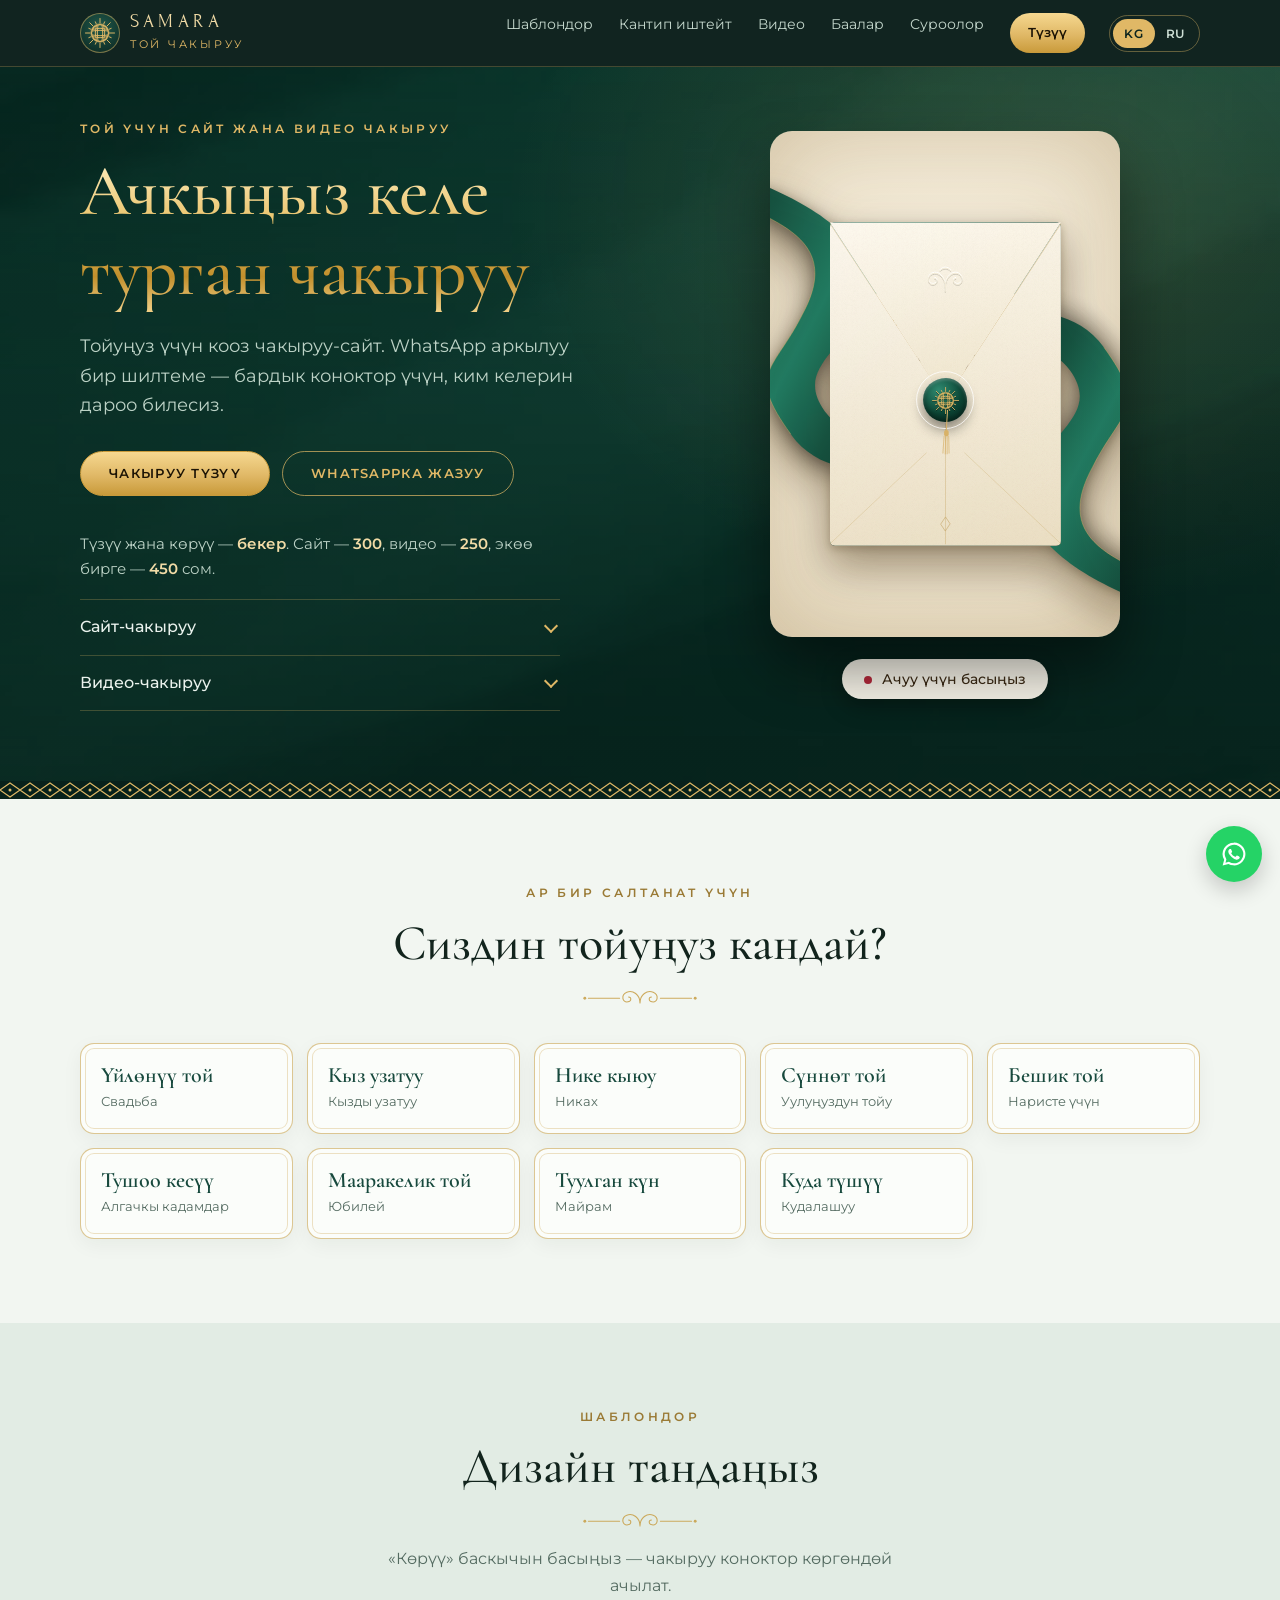
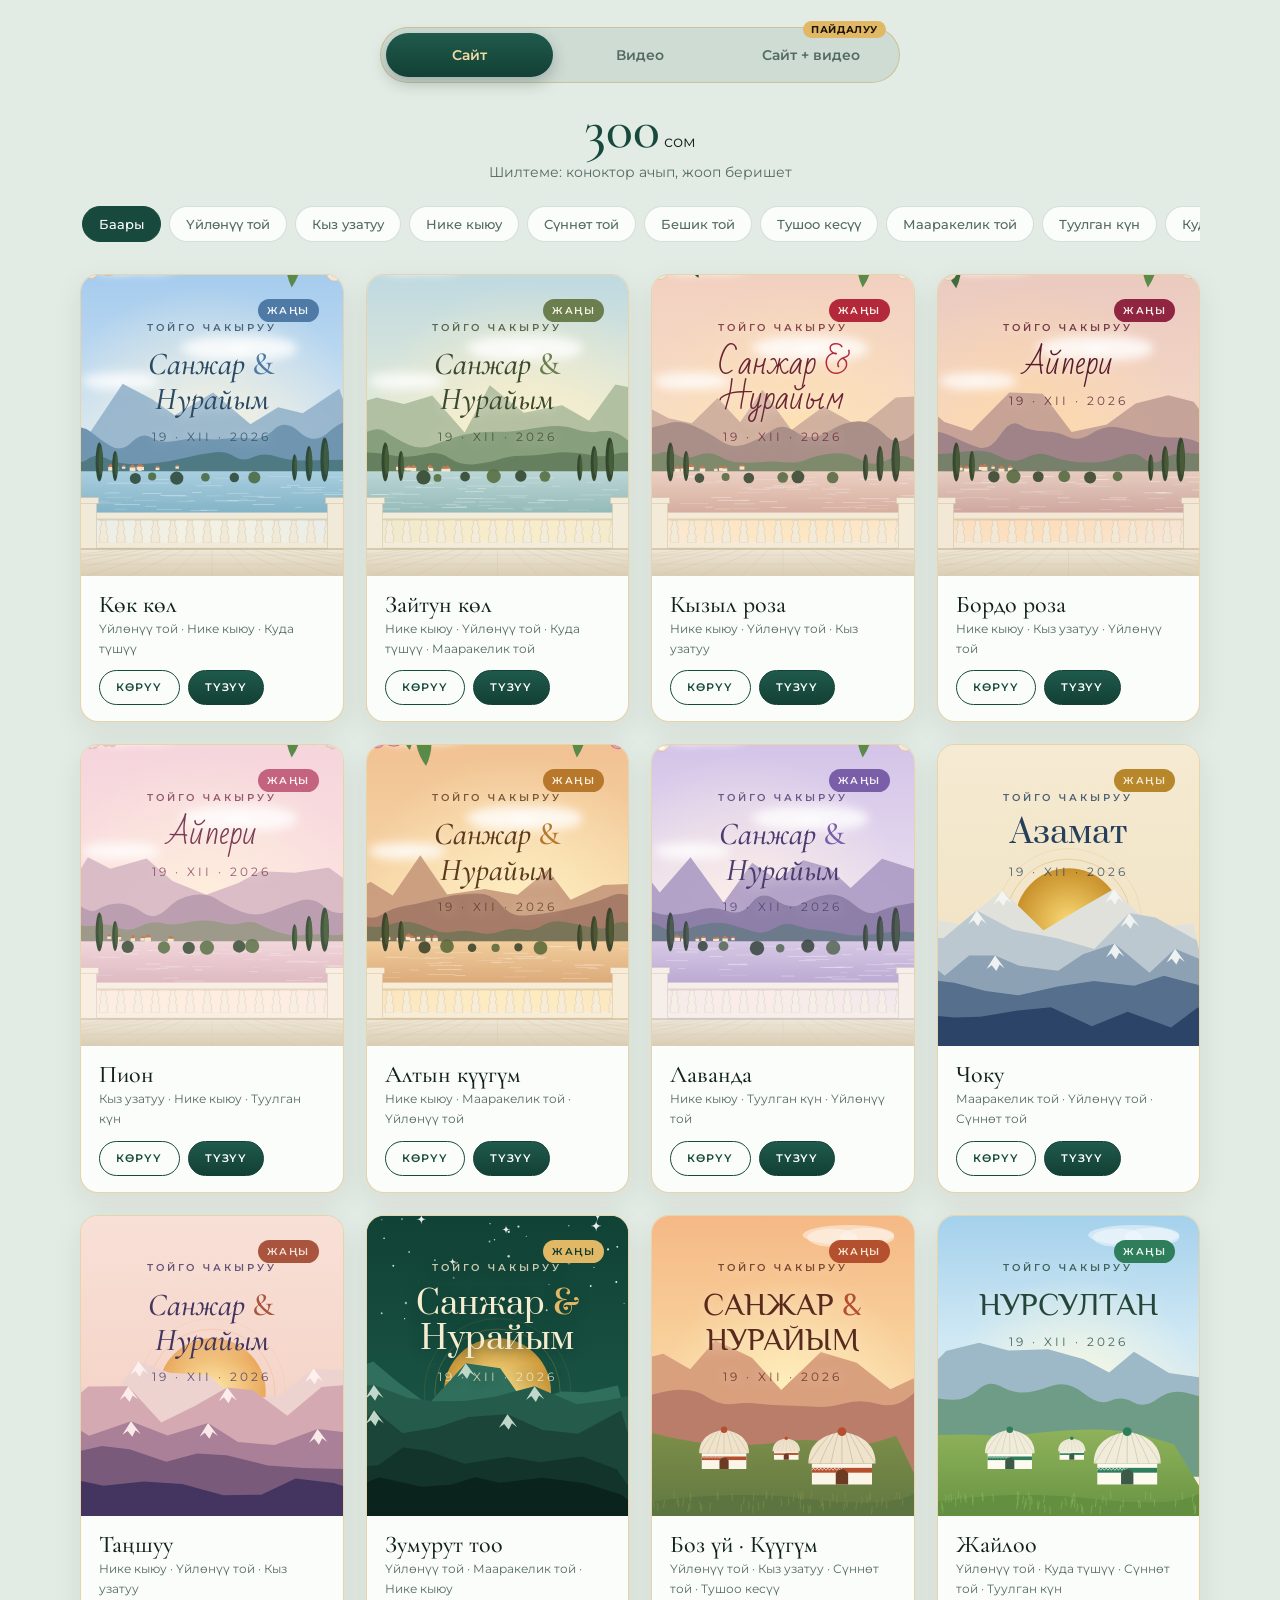
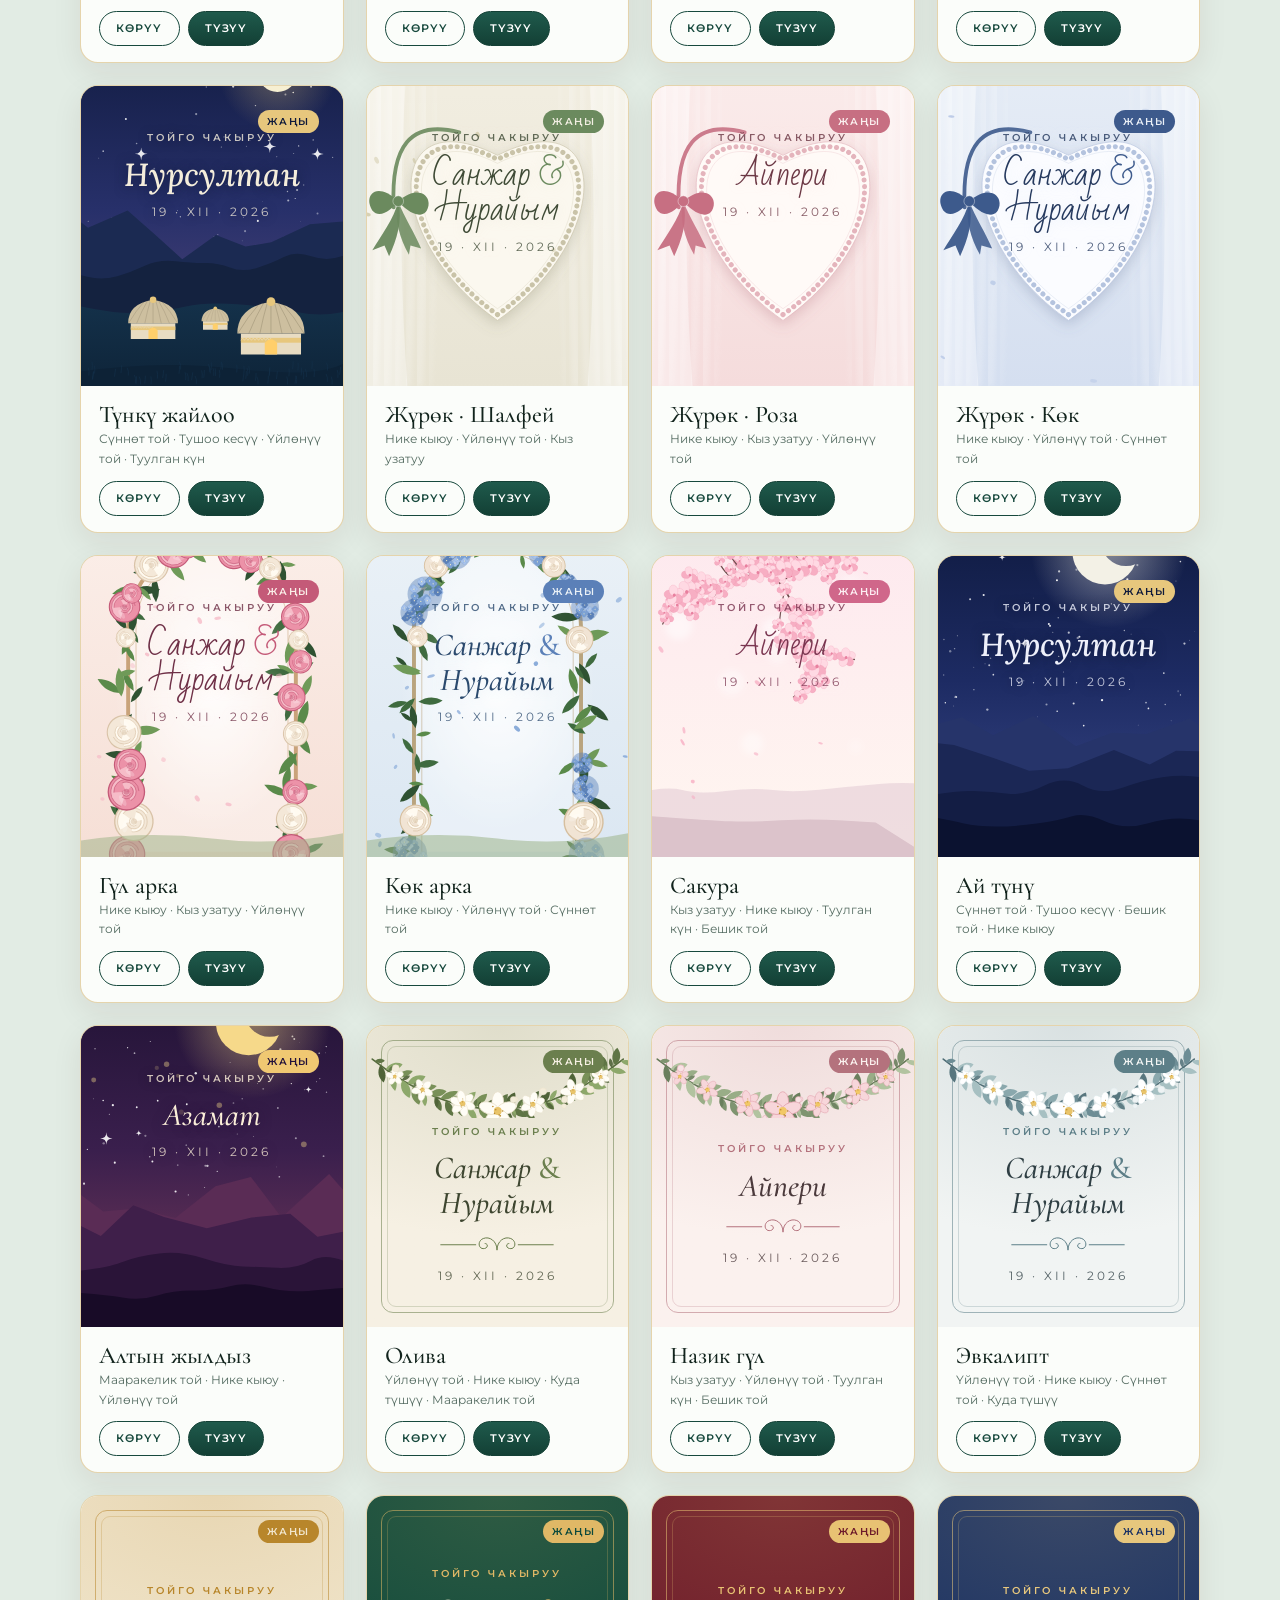
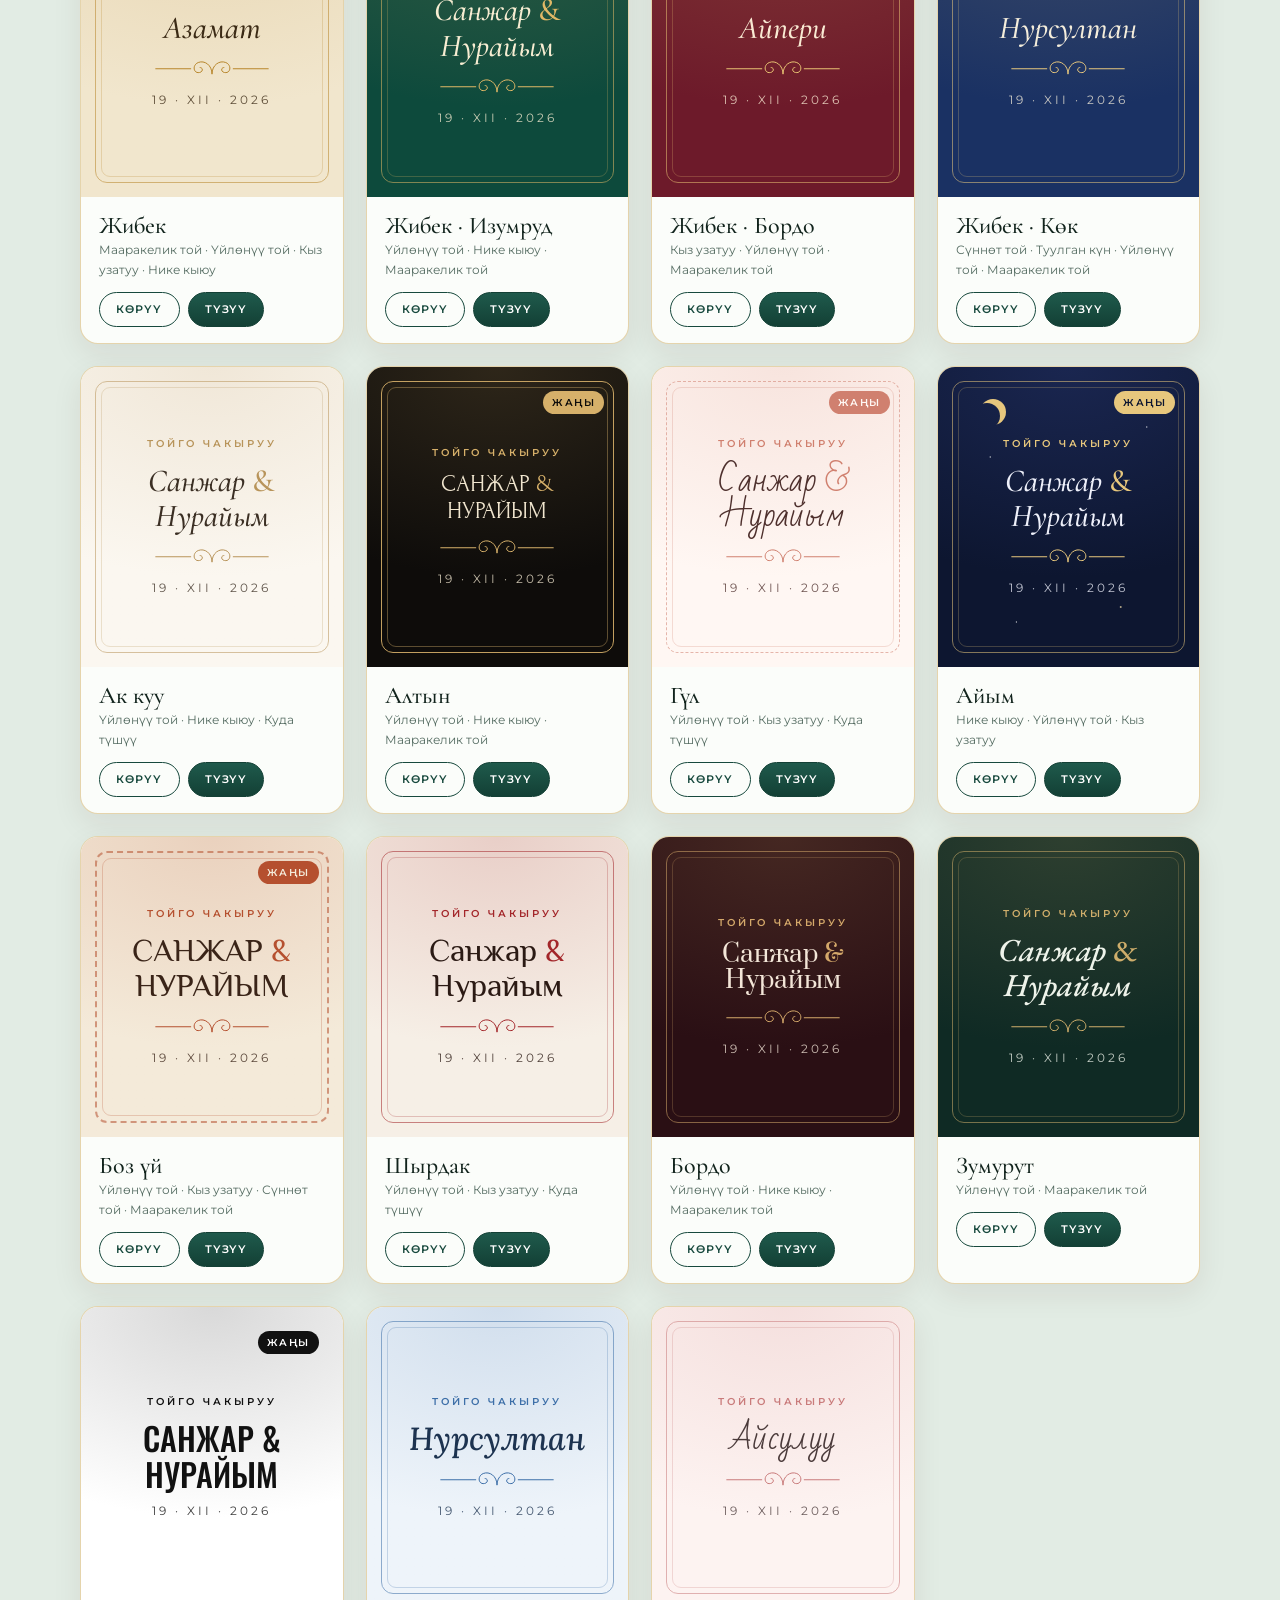
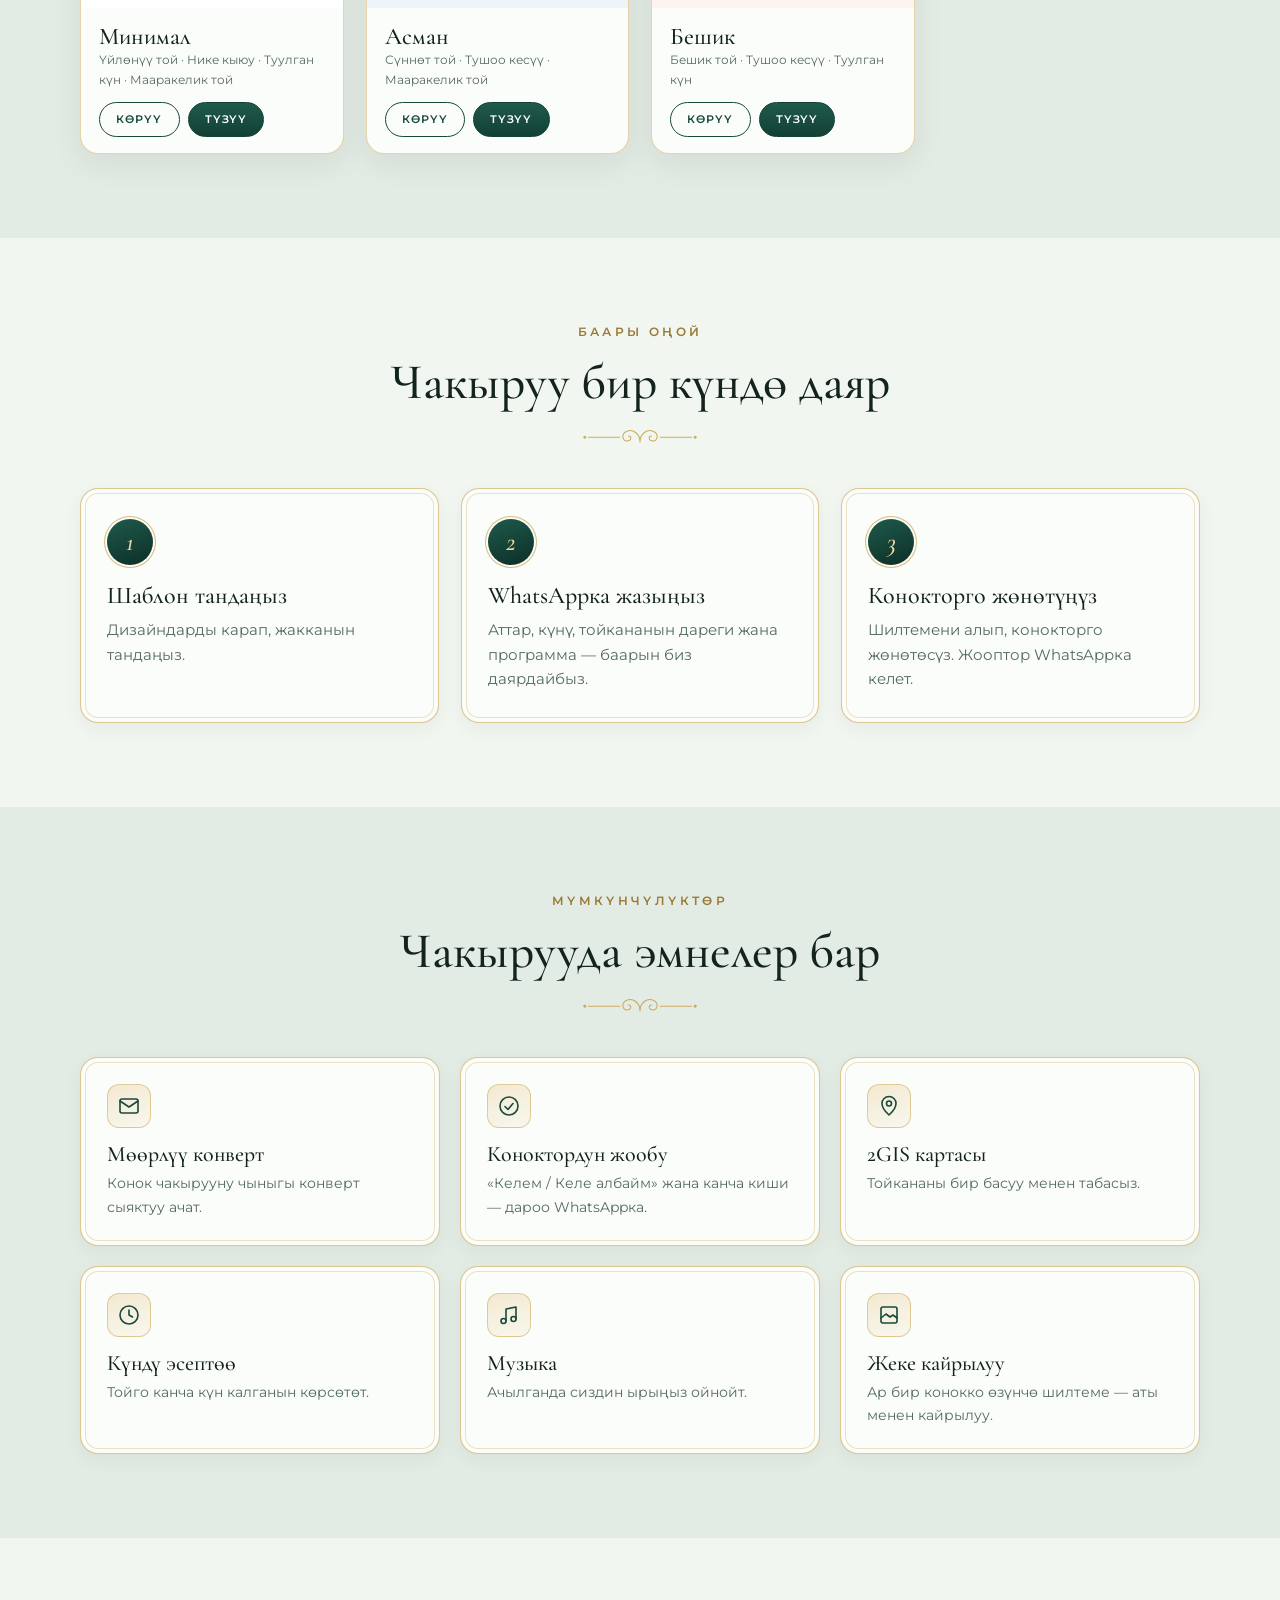
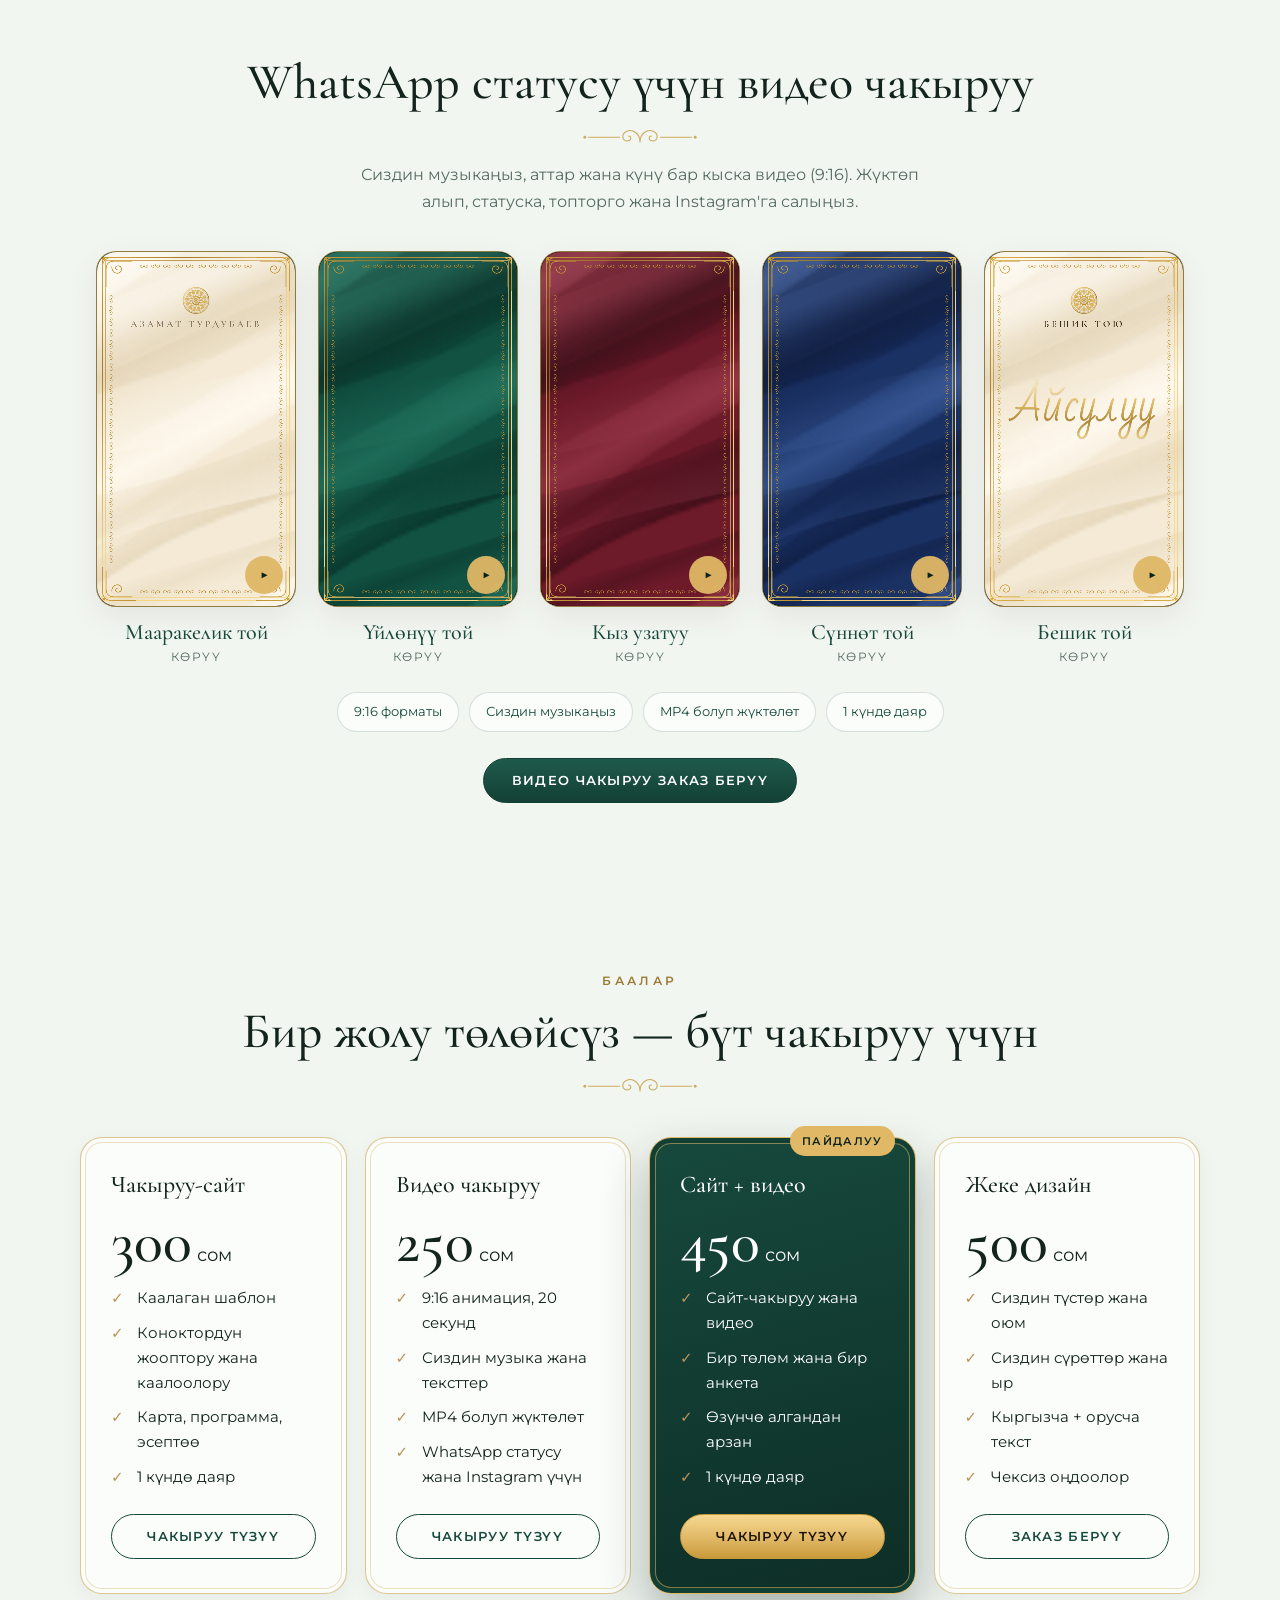
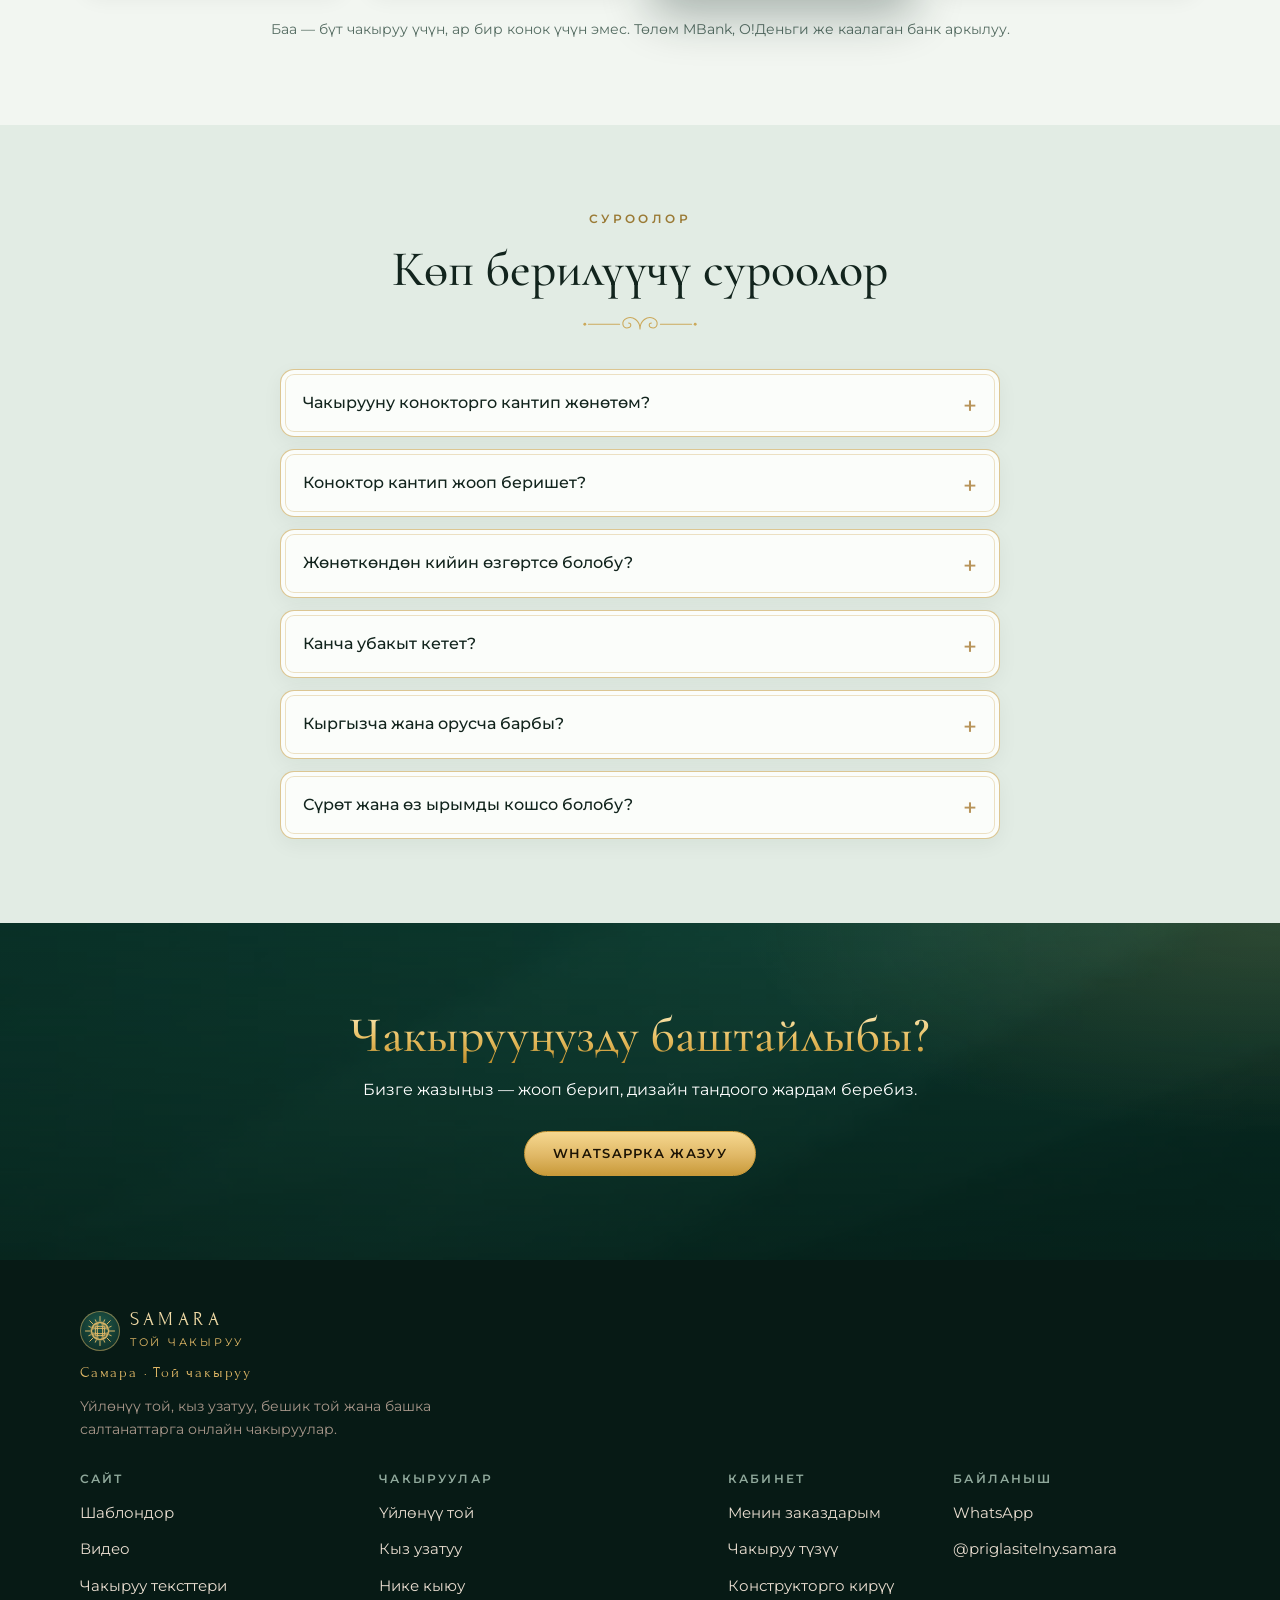
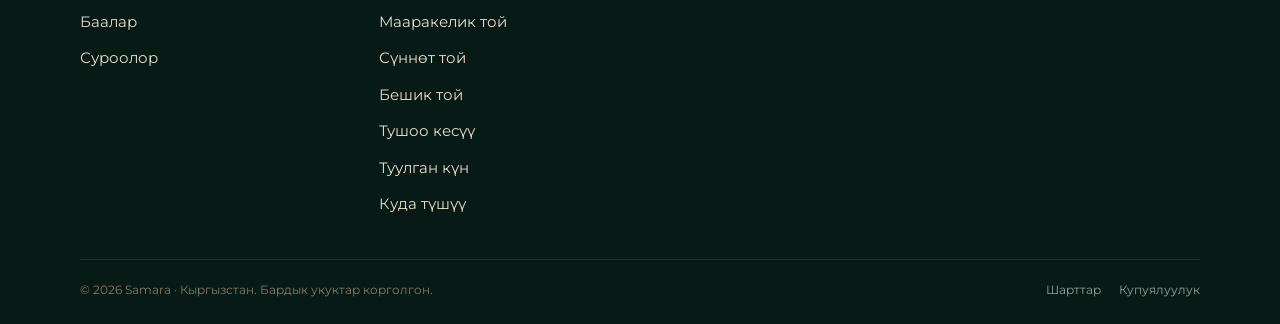
==== index.html @ 6764b262 "Professional polish: remove childish templates and decorative emojis, line icons Co-Authored-By: Cla" ====
<!doctype html>
<html lang="ky">
<head>
<meta charset="utf-8">
<meta name="viewport" content="width=device-width, initial-scale=1, viewport-fit=cover">
<title>Samara · Той чакыруу — тойго онлайн чакыруу</title>
<meta name="description" content="Красивые онлайн-приглашения на свадьбу, кыз узатуу, бешик той и другие тои. Одна ссылка для всех гостей в WhatsApp.">
<link rel="canonical" href="https://samaratc.store/">
<meta property="og:type" content="website">
<meta property="og:image" content="https://samaratc.store/og.png">
<meta property="og:image:width" content="1200">
<meta property="og:image:height" content="630">
<meta name="twitter:card" content="summary_large_image">
<meta property="og:title" content="Samara — той чакыруу">
<meta property="og:description" content="Онлайн-приглашения на той. Одна ссылка — для всех гостей.">
<link rel="icon" href="favicon.svg" type="image/svg+xml">
<meta name="theme-color" content="#17493d">
<link rel="preconnect" href="https://fonts.googleapis.com">
<link rel="preconnect" href="https://fonts.gstatic.com" crossorigin>
<link href="https://fonts.googleapis.com/css2?family=Cormorant+Garamond:ital,wght@0,400;0,500;0,600;1,400;1,500&family=Montserrat:wght@300;400;500;600&display=swap" rel="stylesheet">
<link href="https://fonts.googleapis.com/css2?family=Forum&family=Prata&family=EB+Garamond:ital@1&family=Oswald:wght@600&family=Philosopher:wght@400;700&family=Lora:ital@1&family=Pacifico&family=Bad+Script&display=swap" rel="stylesheet">
<link rel="stylesheet" href="css/style.css?v=35">
<script type="application/ld+json">
{"@context":"https://schema.org","@graph":[
 {"@type":"Organization","name":"Samara","alternateName":"Самара · Той чакыруу","url":"https://samaratc.store/","logo":"https://samaratc.store/logo/samara-logo.png",
  "sameAs":["https://www.instagram.com/priglasitelny.samara/"],
  "contactPoint":{"@type":"ContactPoint","telephone":"+996550481989","contactType":"customer service","availableLanguage":["Kyrgyz","Russian"]}},
 {"@type":"WebSite","name":"Samara — той чакыруу","url":"https://samaratc.store/","inLanguage":["ky","ru"]}
]}
</script>
</head>
<body>

<header class="topbar" id="top">
  <div class="wrap topbar-in">
    <a class="logo" href="#top"><span class="logo-mark"><img src="logo/mark-sm.svg" alt="" width="30" height="30"></span><span><b>Samara</b><small>ТОЙ ЧАКЫРУУ</small></span></a>
    <nav class="nav" id="nav">
      <a href="#templates" data-i18n="nav.templates"></a>
      <a href="#how" data-i18n="nav.how"></a>
      <a href="#video" data-i18n="nav.video"></a>
      <a href="#prices" data-i18n="nav.prices"></a>
      <a href="#faq" data-i18n="nav.faq"></a>
      <a class="nav-cta" href="create.html" data-i18n="nav.create"></a>
    </nav>
    <div class="lang" role="group" aria-label="Язык / Тил">
      <button type="button" data-lang="ky">KG</button>
      <button type="button" data-lang="ru">RU</button>
    </div>
  </div>
</header>

<main>
  <!-- HERO -->
  <section class="hero hero-env">
    <div class="wrap hero-in">
      <div class="hero-copy">
        <p class="kicker" data-i18n="hero.kicker"></p>
        <h1 data-i18n="hero.title"></h1>
        <p class="lead" data-i18n="hero.lead"></p>
        <div class="hero-cta">
          <a class="btn btn-solid" href="create.html" data-i18n="cta.create"></a>
          <a class="btn btn-ghost js-wa" href="#" data-wa="general" data-i18n="cta.wa"></a>
        </div>
        <p class="hero-priceline" id="heroPrice"></p>
        <div class="hero-acc">
          <details><summary data-i18n="hero.acc1t"></summary><p data-i18n="hero.acc1"></p></details>
          <details><summary data-i18n="hero.acc2t"></summary><p data-i18n="hero.acc2"></p></details>
        </div>
      </div>
      <div class="hero-env-wrap">
        <div class="henv" id="henv" role="button" tabindex="0" aria-label="Открыть приглашение">
          <div class="henv-stage he2">
            <svg class="he-ribbon" viewBox="0 0 260 520" aria-hidden="true"><defs><linearGradient id="hrg" x1="0" y1="0" x2="1" y2="1"><stop offset="0" stop-color="#0a3d2f"/><stop offset=".45" stop-color="#1c7a5f"/><stop offset=".7" stop-color="#0e4c3a"/><stop offset="1" stop-color="#082e24"/></linearGradient></defs><path d="M-10 40 C80 80 150 120 90 230 C40 330 -10 330 70 440 C120 510 200 500 270 520 L270 470 C210 450 160 440 130 400 C80 330 150 300 190 230 C250 130 130 40 -10 -10Z" fill="url(#hrg)"/><path d="M-10 40 C80 80 150 120 90 230 C40 330 -10 330 70 440" fill="none" stroke="#e0b866" stroke-opacity=".5" stroke-width="1.4"/></svg>
            <div class="henv-back"></div>
            <div class="henv-card">
              <small data-i18n="hero.cardK"></small>
              <b>Санжар <i>&amp;</i> Нурайым</b>
              <span class="hc-orn"><svg viewBox="0 0 240 40" aria-hidden="true"><g fill="none" stroke="currentColor" stroke-width="1.8" stroke-linecap="round"><path d="M120 30 C120 16 108 8 98 12 C88 16 90 30 100 28 C106 27 106 20 101 20 M120 30 C120 16 132 8 142 12 C152 16 150 30 140 28 C134 27 134 20 139 20"/><path d="M86 22 H34 M154 22 H206"/></g></svg></span>
              <em data-i18n="hero.cardD"></em>
            </div>
            <div class="henv-front">
              <svg viewBox="0 0 300 420" preserveAspectRatio="none" aria-hidden="true"><g fill="none" stroke="currentColor" stroke-width="1.2" stroke-linecap="round"><path d="M0 2 L150 231 L300 2" opacity=".55"/><path d="M0 418 L125 300 M300 418 L175 300" opacity=".35"/><path d="M150 262 V418" opacity=".45"/><path d="M144 392 l6 -9 l6 9 l-6 9z" opacity=".7"/></g></svg>
            </div>
            <div class="henv-flap"><div class="hf hf-f"><span class="hf-orn"><svg viewBox="0 0 240 90" aria-hidden="true"><g fill="none" stroke="currentColor" stroke-width="3" stroke-linecap="round"><path d="M120 70 C120 40 98 22 80 30 C62 38 66 66 86 62 C98 59 98 44 88 44 M120 70 C120 40 142 22 160 30 C178 38 174 66 154 62 C142 59 142 44 152 44 M120 70 V84"/><path d="M104 20 C112 10 128 10 136 20"/></g></svg></span></div><div class="hf hf-b"></div></div>
            <div class="henv-seal"><img src="logo/mark-sm.svg" alt="" width="34" height="34"></div>
            <svg class="henv-tassel" viewBox="0 0 60 120" aria-hidden="true"><g fill="none" stroke="currentColor" stroke-linecap="round"><path d="M30 0 C29 22 27 40 27 54" stroke-width="2.6"/></g><rect x="21" y="52" width="12" height="16" rx="5" fill="currentColor"/><g stroke="currentColor" stroke-width="1.8" stroke-linecap="round"><path d="M21 68 L18 112 M25 68 L24 114 M29 68 L29 114 M33 68 L34 112"/></g></svg>
          </div>
        </div>
        <p class="henv-pill" id="henvPill" data-i18n="hero.tap"></p>
        <a class="henv-more" id="henvMore" href="design.html?id=zhibek" hidden data-i18n="hero.more"></a>
      </div>
    </div>
  </section>

  <div class="orn-strip" aria-hidden="true"></div>

  <!-- TYPES -->
  <section class="section" id="types">
    <div class="wrap">
      <p class="kicker center" data-i18n="types.kicker"></p>
      <h2 class="center" data-i18n="types.title"></h2>
      <div class="types" id="typeList"></div>
    </div>
  </section>

  <!-- TEMPLATES -->
  <section class="section alt" id="templates">
    <div class="wrap">
      <p class="kicker center" data-i18n="tpl.kicker"></p>
      <h2 class="center" data-i18n="tpl.title"></h2>
      <p class="center sub" data-i18n="tpl.sub"></p>
      <div class="seg3" id="prodTabs" role="tablist">
        <button type="button" data-p="site" class="on" data-i18n="prod.site"></button>
        <button type="button" data-p="video" data-i18n="prod.video"></button>
        <button type="button" data-p="both"><span data-i18n="prod.both"></span><em data-i18n="prod.best"></em></button>
      </div>
      <p class="center prod-price"><b id="prodPrice"></b> <span data-i18n="som"></span><small id="prodNote"></small></p>
      <div class="tpl-filter" id="tplFilter"></div>
      <div class="tpl-grid" id="tplGrid"></div>
    </div>
  </section>

  <!-- HOW -->
  <section class="section" id="how">
    <div class="wrap">
      <p class="kicker center" data-i18n="how.kicker"></p>
      <h2 class="center" data-i18n="how.title"></h2>
      <ol class="steps">
        <li><span class="step-n">1</span><h3 data-i18n="how.s1t"></h3><p data-i18n="how.s1"></p></li>
        <li><span class="step-n">2</span><h3 data-i18n="how.s2t"></h3><p data-i18n="how.s2"></p></li>
        <li><span class="step-n">3</span><h3 data-i18n="how.s3t"></h3><p data-i18n="how.s3"></p></li>
      </ol>
    </div>
  </section>

  <!-- FEATURES -->
  <section class="section alt" id="features">
    <div class="wrap">
      <p class="kicker center" data-i18n="feat.kicker"></p>
      <h2 class="center" data-i18n="feat.title"></h2>
      <div class="features">
        <div class="feat"><span class="ico"><svg viewBox="0 0 24 24" aria-hidden="true"><rect x="3" y="5" width="18" height="14" rx="2"/><path d="M3 7l9 6 9-6"/></svg></span><h3 data-i18n="feat.f1t"></h3><p data-i18n="feat.f1"></p></div>
        <div class="feat"><span class="ico"><svg viewBox="0 0 24 24" aria-hidden="true"><circle cx="12" cy="12" r="9"/><path d="M8 12.5l3 3 5-6"/></svg></span><h3 data-i18n="feat.f2t"></h3><p data-i18n="feat.f2"></p></div>
        <div class="feat"><span class="ico"><svg viewBox="0 0 24 24" aria-hidden="true"><path d="M12 21s7-6.2 7-11.5A7 7 0 0 0 5 9.5C5 14.800 12 21 12 21z"/><circle cx="12" cy="9.500" r="2.500"/></svg></span><h3 data-i18n="feat.f3t"></h3><p data-i18n="feat.f3"></p></div>
        <div class="feat"><span class="ico"><svg viewBox="0 0 24 24" aria-hidden="true"><circle cx="12" cy="12" r="9"/><path d="M12 7v5l3.500 2"/></svg></span><h3 data-i18n="feat.f4t"></h3><p data-i18n="feat.f4"></p></div>
        <div class="feat"><span class="ico"><svg viewBox="0 0 24 24" aria-hidden="true"><path d="M9 18V6l10-2v12"/><circle cx="6.500" cy="18" r="2.500"/><circle cx="16.500" cy="16" r="2.500"/></svg></span><h3 data-i18n="feat.f5t"></h3><p data-i18n="feat.f5"></p></div>
        <div class="feat"><span class="ico"><svg viewBox="0 0 24 24" aria-hidden="true"><rect x="4" y="4" width="16" height="16" rx="2"/><path d="M4 15l5-4 4 3 3-2 4 3"/></svg></span><h3 data-i18n="feat.f6t"></h3><p data-i18n="feat.f6"></p></div>
      </div>
    </div>
  </section>

  <!-- VIDEO -->
  <section class="section" id="video">
    <div class="wrap">
      <p class="kicker center" data-i18n="video.kicker"></p>
      <h2 class="center" data-i18n="video.title"></h2>
      <p class="center sub" data-i18n="video.sub"></p>
      <div class="vcards" id="vcards"></div>
      <ul class="vchips">
        <li data-i18n="video.c1"></li><li data-i18n="video.c2"></li><li data-i18n="video.c3"></li><li data-i18n="video.c4"></li>
      </ul>
      <p class="center"><a class="btn btn-solid js-wa" href="#" data-wa="video" data-i18n="cta.orderVideo"></a></p>
    </div>
  </section>

  <!-- PRICES -->
  <section class="section" id="prices">
    <div class="wrap">
      <p class="kicker center" data-i18n="price.kicker"></p>
      <h2 class="center" data-i18n="price.title"></h2>
      <div class="prices">
        <div class="price-card">
          <h3 data-i18n="price.p1t"></h3>
          <p class="price"><b data-price="site"></b> <span data-i18n="som"></span></p>
          <ul><li data-i18n="price.i1"></li><li data-i18n="price.i2"></li><li data-i18n="price.i3"></li><li data-i18n="price.i4"></li></ul>
          <a class="btn btn-ghost" href="create.html?p=site" data-i18n="cta.create"></a>
        </div>
        <div class="price-card">
          <h3 data-i18n="price.p3t"></h3>
          <p class="price"><b data-price="video"></b> <span data-i18n="som"></span></p>
          <ul><li data-i18n="price.v1"></li><li data-i18n="price.v2"></li><li data-i18n="price.v3"></li><li data-i18n="price.v4"></li></ul>
          <a class="btn btn-ghost" href="create.html?p=video" data-i18n="cta.create"></a>
        </div>
        <div class="price-card featured">
          <span class="badge" data-i18n="prod.best"></span>
          <h3 data-i18n="price.p4t"></h3>
          <p class="price"><b data-price="both"></b> <span data-i18n="som"></span></p>
          <ul><li data-i18n="price.b1"></li><li data-i18n="price.b2"></li><li data-i18n="price.b3"></li><li data-i18n="price.b4"></li></ul>
          <a class="btn btn-solid" href="create.html?p=both" data-i18n="cta.create"></a>
        </div>
        <div class="price-card">
          <h3 data-i18n="price.p2t"></h3>
          <p class="price"><b data-price="personal"></b> <span data-i18n="som"></span></p>
          <ul><li data-i18n="price.j1"></li><li data-i18n="price.j2"></li><li data-i18n="price.j3"></li><li data-i18n="price.j4"></li></ul>
          <a class="btn btn-ghost js-wa" href="#" data-wa="personal" data-i18n="cta.order"></a>
        </div>
      </div>
      <p class="center note" data-i18n="price.note"></p>
    </div>
  </section>

  <!-- FAQ -->
  <section class="section alt" id="faq">
    <div class="wrap narrow">
      <p class="kicker center" data-i18n="faq.kicker"></p>
      <h2 class="center" data-i18n="faq.title"></h2>
      <div class="faq" id="faqList"></div>
    </div>
  </section>

  <!-- CTA -->
  <section class="final-cta">
    <div class="wrap center">
      <h2 data-i18n="final.title"></h2>
      <p data-i18n="final.sub"></p>
      <a class="btn btn-light js-wa" href="#" data-wa="general" data-i18n="cta.wa"></a>
    </div>
  </section>
</main>

<footer id="siteFooter"></footer>

<a class="wa-float js-wa" href="#" data-wa="general" aria-label="WhatsApp">
  <svg viewBox="0 0 32 32" width="28" height="28" aria-hidden="true"><path fill="currentColor" d="M16 3a13 13 0 0 0-11.2 19.6L3 29l6.6-1.7A13 13 0 1 0 16 3zm0 23.6a10.6 10.6 0 0 1-5.4-1.5l-.4-.2-3.9 1 1-3.8-.2-.4A10.6 10.6 0 1 1 16 26.6zm5.8-7.9c-.3-.2-1.9-.9-2.2-1s-.5-.2-.7.2-.8 1-1 1.2-.4.2-.7 0a8.7 8.7 0 0 1-4.3-3.8c-.3-.6.3-.5.9-1.6a.6.6 0 0 0 0-.5l-1-2.4c-.3-.6-.5-.5-.7-.5h-.6a1.2 1.2 0 0 0-.9.4 3.6 3.6 0 0 0-1.1 2.7 6.3 6.3 0 0 0 1.3 3.3 14.4 14.4 0 0 0 5.5 4.9c2 .9 2.8.9 3.9.8a3.3 3.3 0 0 0 2.1-1.5 2.7 2.7 0 0 0 .2-1.5c-.1-.2-.3-.3-.6-.4z"/></svg>
</a>

<script src="js/config.js?v=35"></script>
<script src="js/scenes.js?v=35"></script>
<script src="js/i18n.js?v=35"></script>
<script src="js/botanic.js?v=35"></script>
<script src="js/silk.js?v=35"></script>
<script src="js/orders.js?v=35"></script>
<script src="js/shell.js?v=35"></script>
<script src="js/main.js?v=35"></script>
</body>
</html>
---- css/style.css ----
:root {
  --bg: #f2f6f1;
  --bg-alt: #e2ece4;
  --ink: #12241d;
  --muted: #546b61;
  --brand: #17493d;
  --brand-dark: #0d2e26;
  --gold: #b8945a;
  --line: rgba(23, 73, 61, .16);
  --card: #fbfdfa;
  --radius: 18px;
  --shadow: 0 10px 30px rgba(60, 30, 20, .08);
}
* { box-sizing: border-box; margin: 0; padding: 0; }
html { scroll-behavior: smooth; -webkit-text-size-adjust: 100%; scroll-padding-top: 76px; }
body {
  background: var(--bg); color: var(--ink);
  font: 400 16px/1.65 "Montserrat", system-ui, sans-serif;
  -webkit-font-smoothing: antialiased;
  overflow-x: hidden;
}
img, iframe { max-width: 100%; }
a { color: inherit; }
h1, h2, h3 { font-family: "Cormorant Garamond", Georgia, serif; font-weight: 500; line-height: 1.12; }
h1 { font-size: clamp(40px, 6.4vw, 72px); }
h2 { font-size: clamp(32px, 4.6vw, 50px); margin-bottom: 14px; }
h3 { font-size: 24px; }
.wrap { width: 100%; max-width: 1160px; margin: 0 auto; padding: 0 20px; }
.narrow { max-width: 760px; }
.center { text-align: center; }
.muted { color: var(--muted); }
.kicker { font-size: 12px; letter-spacing: .28em; text-transform: uppercase; color: var(--gold); font-weight: 600; margin-bottom: 12px; }
.sub { color: var(--muted); max-width: 560px; margin: 0 auto 28px; }

/* Buttons */
.btn {
  display: inline-flex; align-items: center; justify-content: center; gap: 8px;
  padding: 15px 28px; border-radius: 999px; border: 1.5px solid var(--brand);
  font: 600 13px/1 "Montserrat", sans-serif; letter-spacing: .1em; text-transform: uppercase;
  text-decoration: none; cursor: pointer; transition: background .2s, color .2s, transform .2s, box-shadow .2s;
}
.btn:active { transform: scale(.97); }
.btn-solid { background: var(--brand); color: #fff; }
.btn-solid:hover { background: var(--brand-dark); box-shadow: 0 8px 20px rgba(23,73,61,.25); }
.btn-ghost { color: var(--brand); background: transparent; }
.btn-ghost:hover { background: var(--brand); color: #fff; }
.btn-light { background: #fff; color: var(--brand); border-color: #fff; }
.btn-sm { padding: 11px 16px; font-size: 11px; }

/* Topbar */
.topbar {
  position: sticky; top: 0; z-index: 30;
  background: rgba(250, 246, 239, .88); backdrop-filter: blur(12px); -webkit-backdrop-filter: blur(12px);
  border-bottom: 1px solid var(--line);
}
.topbar-in { display: flex; align-items: center; gap: 24px; height: 66px; }
.logo { display: flex; align-items: center; gap: 10px; text-decoration: none; }
.logo-mark {
  width: 40px; height: 40px; border-radius: 50%; display: grid; place-items: center; flex: none;
  background: radial-gradient(circle at 50% 35%, #1f5a4c, #0b231d); box-shadow: inset 0 0 0 1px rgba(224,184,102,.5);
}
.logo-mark img { width: 30px; height: 30px; display: block; }
.logo b { display: block; font: 400 18px/1 "Forum", "Cormorant Garamond", serif; letter-spacing: .22em; text-transform: uppercase; }
.logo small { display: block; font-size: 10px; letter-spacing: .22em; text-transform: uppercase; color: var(--muted); margin-top: 3px; }
.nav { display: flex; gap: 26px; margin-left: auto; }
.nav a { text-decoration: none; font-size: 14px; color: var(--muted); transition: color .2s; }
.nav a:hover { color: var(--brand); }
.lang { display: flex; border: 1px solid var(--line); border-radius: 999px; padding: 3px; }
.lang button {
  border: 0; background: transparent; font: 600 12px "Montserrat", sans-serif; padding: 7px 11px; border-radius: 999px;
  cursor: pointer; color: var(--muted); letter-spacing: .06em;
}
.lang button[aria-pressed="true"] { background: var(--brand); color: #fff; }

/* Hero */
.hero {
  padding: 56px 0 72px;
  background:
    radial-gradient(60% 70% at 85% 30%, rgba(184,148,90,.18), transparent 70%),
    radial-gradient(50% 60% at 0% 100%, rgba(23,73,61,.08), transparent 70%);
}
.hero-in { display: grid; grid-template-columns: 1.15fr .85fr; gap: 48px; align-items: center; }
.hero h1 { margin-bottom: 20px; }
.lead { font-size: 18px; color: var(--muted); max-width: 520px; }
.hero-cta { display: flex; flex-wrap: wrap; gap: 12px; margin: 30px 0 36px; }
.hero-stats { list-style: none; display: flex; gap: 34px; flex-wrap: wrap; }
.hero-stats b { display: block; font: 500 40px/1 "Cormorant Garamond", serif; color: var(--brand); }
.hero-stats span { font-size: 13px; color: var(--muted); }

.phone {
  position: relative; justify-self: center;
  width: 300px; height: 610px; border-radius: 46px; padding: 12px;
  background: #1c1512; box-shadow: 0 30px 60px rgba(60,30,20,.28), inset 0 0 0 2px #3a2d27;
  transform: rotate(2deg);
}
.phone iframe { width: 100%; height: 100%; border: 0; border-radius: 36px; background: #fbf7f0; display: block; }
.phone-notch { position: absolute; top: 20px; left: 50%; transform: translateX(-50%); width: 90px; height: 22px; border-radius: 20px; background: #1c1512; z-index: 2; }

.orn-strip {
  height: 18px; opacity: .55;
  background:
    url("data:image/svg+xml,%3Csvg xmlns='http://www.w3.org/2000/svg' viewBox='0 0 40 18'%3E%3Cpath d='M0 9 L10 2 L20 9 L10 16 Z M20 9 L30 2 L40 9 L30 16 Z' fill='none' stroke='%23b8945a' stroke-width='1.2'/%3E%3Ccircle cx='10' cy='9' r='1.6' fill='%2317493d'/%3E%3Ccircle cx='30' cy='9' r='1.6' fill='%2317493d'/%3E%3C/svg%3E") repeat-x center / 40px 18px;
}

/* Sections */
.section { padding: 84px 0; }
.section.alt { background: var(--bg-alt); }

/* Types */
.types { display: grid; grid-template-columns: repeat(auto-fill, minmax(200px, 1fr)); gap: 14px; margin-top: 34px; }
.type-card {
  text-align: left; border: 1px solid var(--line); background: var(--card); border-radius: 14px; padding: 18px 20px;
  cursor: pointer; transition: transform .2s, border-color .2s, box-shadow .2s; font: inherit; color: inherit;
}
.type-card:hover { transform: translateY(-3px); border-color: var(--gold); box-shadow: var(--shadow); }
.type-card b { display: block; font: 600 22px/1.2 "Cormorant Garamond", serif; color: var(--brand); }
.type-card span { font-size: 13px; color: var(--muted); }

/* Templates */
.tpl-filter { display: flex; gap: 8px; overflow-x: auto; padding: 4px 2px 14px; margin-bottom: 18px; scrollbar-width: none; }
.tpl-filter::-webkit-scrollbar { display: none; }
.chip {
  flex: none; border: 1px solid var(--line); background: var(--card); border-radius: 999px; padding: 9px 16px;
  font: 500 13px "Montserrat", sans-serif; color: var(--muted); cursor: pointer; transition: .2s;
}
.chip.on, .chip:hover { background: var(--brand); color: #fff; border-color: var(--brand); }
.tpl-grid { display: grid; grid-template-columns: repeat(auto-fill, minmax(250px, 1fr)); gap: 22px; }
.tpl { background: var(--card); border-radius: var(--radius); overflow: hidden; box-shadow: var(--shadow); border: 1px solid var(--line); }
.tpl-preview {
  position: relative; display: flex; flex-direction: column; align-items: center; justify-content: center; gap: 10px;
  aspect-ratio: 4 / 4.6; text-decoration: none; text-align: center; padding: 24px;
  background: radial-gradient(120% 70% at 50% 0%, color-mix(in srgb, var(--ta) 16%, var(--tb)), var(--tb));
  color: var(--ti); transition: transform .35s;
}
.tpl:hover .tpl-preview { transform: scale(1.02); }
.tp-frame { position: absolute; inset: 14px; border: 1px solid var(--ta); border-radius: 12px; opacity: .55; }
.tp-frame::after { content: ""; position: absolute; inset: 5px; border: 1px solid var(--ta); border-radius: 9px; opacity: .45; }
.tp-eyebrow { font-size: 10px; letter-spacing: .3em; color: var(--ta); font-weight: 600; }
.tp-names { font: italic 500 32px/1.1 "Cormorant Garamond", serif; }
.tp-names i { color: var(--ta); font-style: normal; }
.tp-orn { width: 150px; color: var(--ta); }
.tp-new {
  position: absolute; top: 24px; right: 24px; z-index: 2; background: var(--ta); color: var(--tb);
  font: 600 10px "Montserrat", sans-serif; letter-spacing: .14em; text-transform: uppercase; padding: 5px 9px; border-radius: 999px;
}
.tp-names { max-width: 100%; overflow-wrap: anywhere; }
/* Карточкалардагы теманын өзгөчөлүктөрү */
.tp-ayim::before { content: ""; position: absolute; top: 36px; left: 36px; width: 26px; height: 26px; border-radius: 50%; box-shadow: 6px -4px 0 0 var(--ta); }
.tp-ayim { background-image: radial-gradient(1px 1px at 20% 30%, #fff, transparent), radial-gradient(1px 1px at 80% 20%, #fff, transparent), radial-gradient(1.4px 1.4px at 70% 80%, #ffe9b0, transparent), radial-gradient(1px 1px at 30% 85%, #fff, transparent), radial-gradient(120% 70% at 50% 0%, #1a2650, #0d1630) !important; }
.tp-altyn .tp-frame { border-color: #d6b06a; opacity: .9; }
.tp-minimal .tp-frame, .tp-balalyk .tp-frame { display: none; }
.tp-minimal .tp-orn { display: none; }
.tp-balalyk { background: radial-gradient(circle at 18% 20%, #f6b5c4 0 7px, transparent 8px), radial-gradient(circle at 84% 26%, #9fd8ff 0 9px, transparent 10px), radial-gradient(circle at 78% 82%, #ffd66b 0 6px, transparent 7px), radial-gradient(circle at 16% 78%, #8fd3bd 0 8px, transparent 9px), #f2fbf7 !important; }
.tp-gul .tp-frame { border-style: dashed; }
.tp-boz-uy .tp-frame { border-width: 2px; border-style: dashed; }
.tp-date { font-size: 12px; letter-spacing: .25em; opacity: .8; }
.tpl-info { display: flex; align-items: center; justify-content: space-between; gap: 12px; padding: 16px 18px; flex-wrap: wrap; }
.tpl-info h3 { font-size: 24px; }
.tpl-info p { font-size: 12px; color: var(--muted); }
.tpl-actions { display: flex; gap: 8px; }

/* Steps */
.steps { list-style: none; display: grid; grid-template-columns: repeat(3, 1fr); gap: 22px; margin-top: 40px; counter-reset: s; }
.steps li { background: var(--card); border: 1px solid var(--line); border-radius: var(--radius); padding: 30px 26px; position: relative; }
.step-n {
  display: grid; place-items: center; width: 46px; height: 46px; border-radius: 50%;
  background: var(--brand); color: #f3dfb9; font: italic 500 26px "Cormorant Garamond", serif; margin-bottom: 18px;
}
.steps h3 { margin-bottom: 8px; }
.steps p { color: var(--muted); font-size: 15px; }

/* Features */
.features { display: grid; grid-template-columns: repeat(3, 1fr); gap: 20px; margin-top: 40px; }
.feat { background: var(--card); border-radius: var(--radius); padding: 26px; border: 1px solid var(--line); }
.ico {
  display: grid; place-items: center; width: 44px; height: 44px; border-radius: 12px;
  background: rgba(184,148,90,.16); color: var(--brand); font-size: 20px; margin-bottom: 14px;
}
.feat h3 { font-size: 22px; margin-bottom: 6px; }
.feat p { color: var(--muted); font-size: 14px; }

/* Prices */
.prices { display: grid; grid-template-columns: repeat(3, minmax(0, 350px)); justify-content: center; gap: 22px; margin-top: 40px; }
.price-card {
  position: relative; background: var(--card); border: 1px solid var(--line); border-radius: 22px; padding: 34px 30px;
  display: flex; flex-direction: column; gap: 14px;
}
.price-card.featured { background: var(--brand); color: #fff; border-color: var(--brand); box-shadow: 0 20px 44px rgba(23,73,61,.28); }
.price-card.featured .btn-solid { background: #fff; color: var(--brand); border-color: #fff; }
.price { font-size: 18px; }
.price b { font: 500 60px/1 "Cormorant Garamond", serif; }
.price-card ul { list-style: none; display: grid; gap: 10px; margin-bottom: 10px; }
.price-card li { padding-left: 26px; position: relative; font-size: 15px; }
.price-card li::before { content: "✓"; position: absolute; left: 0; color: var(--gold); font-weight: 700; }
.price-card .btn { margin-top: auto; }
.badge {
  position: absolute; top: 18px; right: 18px; background: #f3dfb9; color: var(--brand);
  font-size: 11px; font-weight: 600; letter-spacing: .12em; text-transform: uppercase; padding: 6px 12px; border-radius: 999px;
}
.note { color: var(--muted); font-size: 14px; margin-top: 24px; }

/* FAQ */
.faq { margin-top: 34px; display: grid; gap: 12px; }
.faq details { background: var(--card); border: 1px solid var(--line); border-radius: 14px; padding: 4px 22px; }
.faq summary {
  cursor: pointer; list-style: none; padding: 16px 30px 16px 0; font-weight: 500; position: relative;
}
.faq summary::-webkit-details-marker { display: none; }
.faq summary::after { content: "+"; position: absolute; right: 0; top: 12px; font-size: 24px; color: var(--gold); transition: transform .2s; }
.faq details[open] summary::after { transform: rotate(45deg); }
.faq details p { color: var(--muted); padding-bottom: 18px; font-size: 15px; }

/* Final CTA */
.final-cta {
  padding: 84px 0; color: #fff;
  background:
    radial-gradient(60% 90% at 100% 0%, rgba(243,223,185,.18), transparent 70%),
    var(--brand);
}
.final-cta p { opacity: .85; margin-bottom: 28px; }

/* Footer */
.footer { background: #0b231d; color: #e9ddd0; padding: 50px 0 24px; }
.footer .logo small { color: #a8978a; }
.footer .muted { color: #a8978a; max-width: 380px; margin-top: 14px; font-size: 14px; }
.footer-in { display: flex; justify-content: space-between; gap: 30px; flex-wrap: wrap; }
.foot-links { display: flex; gap: 22px; }
.foot-links a { text-decoration: none; color: #e9ddd0; }
.foot-links a:hover { color: #f3dfb9; }
.copy { text-align: center; color: #8a7a6e; font-size: 12px; margin-top: 36px; }

.wa-float {
  position: fixed; right: 18px; bottom: 18px; z-index: 40;
  width: 56px; height: 56px; border-radius: 50%; display: grid; place-items: center;
  background: #25d366; color: #fff; box-shadow: 0 8px 22px rgba(0,0,0,.2); transition: transform .2s;
}
.wa-float:hover { transform: scale(1.07); }

/* Responsive */
@media (max-width: 920px) {
  .nav { display: none; }
  .lang { margin-left: auto; }
  .hero-in { grid-template-columns: 1fr; text-align: center; }
  .lead { margin: 0 auto; }
  .hero-cta, .hero-stats { justify-content: center; }
  .phone { transform: none; width: 280px; height: 570px; }
  .steps, .features { grid-template-columns: 1fr; }
  .prices { grid-template-columns: 1fr; }
}
@media (max-width: 520px) {
  .wa-float { width: 48px; height: 48px; right: 12px; bottom: 12px; }
  .wa-float svg { width: 24px; height: 24px; }
  .section { padding: 64px 0; }
  .hero { padding-top: 36px; }
  .hero-cta .btn { width: 100%; }
  .hero-stats { gap: 22px; }
  .types { grid-template-columns: 1fr 1fr; gap: 10px; }
  .type-card { padding: 14px; }
  .type-card b { font-size: 19px; }
  .tpl-info { flex-direction: column; align-items: stretch; }
  .tpl-actions .btn { flex: 1; }
}
@media (prefers-reduced-motion: reduce) {
  html { scroll-behavior: auto; }
  * { transition: none !important; }
}


/* ============================================================
   Жашыл багытындагы дизайн (изумруд + алтын)
   ============================================================ */
.topbar { background: rgba(8, 28, 23, .96); border-bottom: 1px solid rgba(224,184,102,.25); }
.topbar .logo b { color: #f1dba6; }
.topbar .logo small, .footer .logo small { color: #e0b866; }
.topbar .nav a { color: #c5d8cd; }
.topbar .nav a:hover { color: #f1dba6; }
.topbar .lang { border-color: rgba(224,184,102,.4); }
.topbar .lang button { color: #cfe0d6; }
.topbar .lang button[aria-pressed="true"] { background: #e0b866; color: #0b231d; }
.logo b { font-size: 19px; letter-spacing: .24em; }
.logo small { font-size: 10.5px; letter-spacing: .26em; color: #e0b866; margin-top: 5px; }
.footer .logo b { color: #f1dba6; }

.hero {
  color: #e9f1ec; padding: 64px 0 84px;
  background:
    radial-gradient(60% 80% at 82% 20%, rgba(46,125,104,.55), transparent 70%),
    radial-gradient(40% 50% at 0% 100%, rgba(224,184,102,.10), transparent 70%),
    linear-gradient(165deg, #0f3329 0%, #08211b 100%);
}
.hero .kicker { color: #e0b866; }
.hero h1 { color: #f6e6b8; }
.hero .lead { color: #bcd2c6; }
.hero .btn-solid { background: #e0b866; border-color: #e0b866; color: #0b231d; }
.hero .btn-solid:hover { background: #f0cd80; box-shadow: 0 8px 22px rgba(224,184,102,.3); }
.hero .btn-ghost { color: #e0b866; border-color: rgba(224,184,102,.7); }
.hero .btn-ghost:hover { background: #e0b866; color: #0b231d; }
.hero-stats b { color: #f1dba6; }
.hero-stats span { color: #a9c3b6; }
.phone { box-shadow: 0 30px 70px rgba(0,0,0,.5), inset 0 0 0 2px #3a4a43; }
.orn-strip { background-color: #08211b; opacity: 1;
  background-image: url("data:image/svg+xml,%3Csvg xmlns='http://www.w3.org/2000/svg' viewBox='0 0 40 18'%3E%3Cpath d='M0 9 L10 2 L20 9 L10 16 Z M20 9 L30 2 L40 9 L30 16 Z' fill='none' stroke='%23e0b866' stroke-width='1.1'/%3E%3Ccircle cx='10' cy='9' r='1.5' fill='%23e0b866'/%3E%3Ccircle cx='30' cy='9' r='1.5' fill='%23e0b866'/%3E%3C/svg%3E"); }

.kicker { color: #9a7a35; }
.section.alt { background: var(--bg-alt); }
.type-card, .tpl, .feat, .steps li, .faq details { background: #fbfdfa; }
.type-card b { color: var(--brand); }
.final-cta { background: radial-gradient(60% 90% at 100% 0%, rgba(224,184,102,.16), transparent 70%), linear-gradient(165deg, #0f3329, #08211b); }
.final-cta h2 { color: #f6e6b8; }
.btn-light { background: #e0b866; border-color: #e0b866; color: #0b231d; }
.price-card.featured { background: linear-gradient(165deg, #17493d, #0d2e26); }
.badge { background: #e0b866; color: #0b231d; }
.footer { background: #071a15; }
.foot-links { flex-wrap: wrap; }
.foot-links .admin-link { color: #8fa89b; font-size: 13px; }
.brand-kg { margin-top: 12px; font: 400 15px "Forum", serif; letter-spacing: .12em; color: #e0b866; }
.wa-float { background: #25d366; }
@media (max-width: 920px) { .hero { padding-top: 40px; } }


/* Видео чакыруу бөлүгү */
.vcards { display: grid; grid-template-columns: repeat(5, minmax(0, 200px)); justify-content: center; gap: 22px; margin: 36px 0 26px; }
.vcard { text-decoration: none; text-align: center; color: var(--ink); display: grid; gap: 2px; }
.vcard b { font: 500 22px "Cormorant Garamond", serif; margin-top: 10px; color: var(--brand); }
.vcard > span { font-size: 12px; letter-spacing: .12em; text-transform: uppercase; color: var(--muted); }
.vc-frame { position: relative; display: block; aspect-ratio: 9 / 16; border-radius: 20px; overflow: hidden; background: #08211b; box-shadow: var(--shadow); border: 1px solid var(--line); transition: transform .3s, box-shadow .3s; }
.vcard:hover .vc-frame { transform: translateY(-4px); box-shadow: 0 18px 40px rgba(8,33,27,.25); }
.vc-frame iframe { position: absolute; inset: 0; width: 100%; height: 100%; border: 0; pointer-events: none; }
.vc-play { position: absolute; right: 12px; bottom: 12px; width: 38px; height: 38px; border-radius: 50%; display: grid; place-items: center; background: rgba(224,184,102,.95); color: #0b231d; font-size: 14px; padding-left: 2px; }
.vchips { list-style: none; display: flex; flex-wrap: wrap; justify-content: center; gap: 10px; margin-bottom: 26px; }
.vchips li { padding: 8px 16px; border: 1px solid var(--line); border-radius: 999px; background: #fbfdfa; font-size: 13px; color: var(--brand); }
@media (max-width: 1100px) { .prices { grid-template-columns: repeat(3, minmax(0, 1fr)); } }
@media (max-width: 920px) {
  .prices { grid-template-columns: 1fr; }
  .vcards { grid-template-columns: repeat(5, 62vw); justify-content: start; overflow-x: auto; scroll-snap-type: x mandatory; padding: 4px 20px 14px; margin-left: -20px; margin-right: -20px; scrollbar-width: none; }
  .vcards::-webkit-scrollbar { display: none; }
  .vcard { scroll-snap-align: center; }
}

/* ============================================================
   Ички барактар: дизайн, тексттер, шарттар + жаңы ылдыйкы маалымат
   ============================================================ */
.tb-in { display: grid; grid-template-columns: 1fr auto 1fr; align-items: center; height: 62px; gap: 12px; }
.tb-in .logo { justify-self: center; }
.tb-in .lang { justify-self: end; }
.tb-back { justify-self: start; width: 40px; height: 40px; border-radius: 50%; border: 1px solid rgba(224,184,102,.4); background: transparent; color: #f1dba6; font-size: 20px; cursor: pointer; line-height: 1; }
.tb-back:hover { background: rgba(224,184,102,.15); }
@media (max-width: 420px) { .tb-in .logo > span:last-child small { display: none; } }

body.inner { background: var(--bg); }
.page { padding-top: 40px; padding-bottom: 60px; }
.page h1 { font-size: clamp(34px, 6vw, 52px); margin-bottom: 12px; }
.page h2 { font-size: 26px; margin: 28px 0 8px; }
.page p { color: var(--ink); }
.legal-upd { font-size: 13px; margin-bottom: 14px; }

/* Дизайн баракчасы */
.dz-main { max-width: 520px; margin: 0 auto; padding: 26px 20px 30px; text-align: center; }
.dz-main .phone { transform: none; margin: 0 auto; width: min(300px, 76vw); height: min(610px, 152vw); }
.dz-hint { margin: 18px 0 6px; font-size: 12px; letter-spacing: .18em; text-transform: uppercase; color: var(--muted); }
.dz-full { display: inline-block; font-size: 13px; color: var(--brand); text-decoration: underline; text-underline-offset: 3px; margin-bottom: 10px; }
.dz-title { font-size: clamp(40px, 9vw, 54px); margin-top: 10px; }
.dz-tags { color: var(--muted); margin-top: 6px; }
.dz-price { margin-top: 10px; font-size: 18px; color: var(--brand); }
.dz-price b { font: 500 60px/1 "Cormorant Garamond", serif; }
.dz-list { list-style: none; display: grid; gap: 14px; text-align: left; max-width: 420px; margin: 24px auto 40px; }
.dz-list li { position: relative; padding-left: 34px; font-size: 17px; }
.dz-list li::before { content: "✓"; position: absolute; left: 4px; top: 0; color: var(--brand); font-weight: 700; font-size: 20px; }
.dz-more h2 { font-size: 34px; margin-bottom: 18px; }
.dz-scroll { display: flex; gap: 14px; overflow-x: auto; scroll-snap-type: x mandatory; padding: 6px 20px 16px; margin: 0 -20px; scrollbar-width: none; -webkit-overflow-scrolling: touch; }
.dz-scroll::-webkit-scrollbar { display: none; }
.dz-mini { flex: none; width: 148px; text-decoration: none; color: var(--ink); scroll-snap-align: start; text-align: center; }
.dz-mini .tpl-preview, .dz-mini .dz-mini-pv { display: flex; aspect-ratio: 3 / 4.3; border-radius: 18px; padding: 10px; box-shadow: var(--shadow); }
.dz-mini .tp-names { font-size: 21px; }
.dz-mini .tp-frame { inset: 8px; }
.dz-mini b { display: block; margin-top: 10px; font: 500 19px/1.2 "Cormorant Garamond", serif; color: var(--brand); }
.dz-mini-pv { position: relative; flex-direction: column; align-items: center; justify-content: center; overflow: hidden; border: 1px solid var(--line); }
.dz-vid-frame { position: absolute; inset: 8px; border: 1px solid rgba(224,184,102,.7); border-radius: 12px; }
.dz-vid-t { color: #f1dba6; font: 500 22px/1.2 "Cormorant Garamond", serif; padding: 0 12px; }
.dz-vid-p { position: absolute; right: 10px; bottom: 10px; width: 30px; height: 30px; border-radius: 50%; display: grid; place-items: center; background: rgba(224,184,102,.95); color: #0b231d; font-size: 12px; padding-left: 2px; }
.dz-mini .dz-vid:first-child { }
.dz-nf { padding: 80px 0; color: var(--muted); }
.dz-cta { position: fixed; left: 0; right: 0; bottom: 0; z-index: 50; padding: 26px 16px calc(12px + env(safe-area-inset-bottom)); text-align: center; background: linear-gradient(180deg, rgba(242,246,241,0), rgba(242,246,241,.97) 38%); pointer-events: none; }
.dz-cta .btn { pointer-events: auto; width: 100%; max-width: 480px; padding: 19px 20px; font-size: 14px; box-shadow: 0 10px 26px rgba(8,33,27,.3); }
.dz-cta small { display: block; margin-top: 8px; font-size: 13px; color: var(--muted); }
body.dz-page .footer { padding-bottom: 150px; }

/* Тексттер */
.tx-list { display: grid; gap: 16px; margin: 6px 0 30px; }
.tx-card { background: #fbfdfa; border: 1px solid var(--line); border-radius: var(--radius); padding: 22px; display: grid; gap: 14px; justify-items: start; }
.tx-card p { font-size: 16px; line-height: 1.7; }

/* Жаңы ылдыйкы маалымат (бардык барактарда) */
.footer .wrap { max-width: 1160px; }
.foot-brand { margin-bottom: 30px; }
.foot-grid { display: grid; grid-template-columns: 1.1fr 1.3fr .8fr 1fr; gap: 28px; padding-bottom: 8px; }
.foot-col h4 { font: 600 12px "Montserrat", sans-serif; letter-spacing: .18em; text-transform: uppercase; color: #8fa89b; margin-bottom: 14px; }
.foot-col ul { list-style: none; display: grid; gap: 10px; }
.foot-col a { color: #e9ddd0; text-decoration: none; font-size: 15px; }
.foot-col a:hover { color: #f1dba6; }
.footer .copy { text-align: left; margin-top: 34px; padding-top: 20px; border-top: 1px solid rgba(255,255,255,.1); display: flex; flex-wrap: wrap; gap: 8px 20px; justify-content: space-between; }
.footer .legal { display: flex; gap: 18px; }
.footer .legal a { color: #8fa89b; text-decoration: none; }
.footer .legal a:hover { color: #f1dba6; }
@media (max-width: 760px) { .foot-grid { grid-template-columns: 1fr 1fr; } }
@media (max-width: 760px) { .foot-grid { grid-template-columns: repeat(2, minmax(0, 1fr)); } }
.foot-col a { overflow-wrap: anywhere; }
@media (max-width: 360px) { .tb-in .logo > span:last-child { display: none; } .tb-in { gap: 6px; } }

.dz-main .phone { height: min(560px, 138vw); }
.dz-cta .btn { font-size: 13px; letter-spacing: .06em; white-space: nowrap; }
@media (max-width: 760px) { .foot-col:last-child { grid-column: 1 / -1; } }

/* ============================================================
   Люкс көрүнүш (Жибек стили): ипек, алтын чарчы, жумшак анимация
   ============================================================ */
:root { --gold2: #c9a24d; }
.hero {
  background:
    radial-gradient(60% 80% at 82% 20%, rgba(224,184,102,.16), transparent 70%),
    linear-gradient(180deg, rgba(4,25,20,.5), rgba(4,25,20,.78)),
    var(--hero-silk, none) center / cover no-repeat,
    linear-gradient(165deg, #0f3329 0%, #08211b 100%);
}
.hero h1 {
  background: linear-gradient(180deg, #fff1c8 0%, #e8bf62 48%, #c18f2c 78%, #f1cf86 100%);
  -webkit-background-clip: text; background-clip: text; color: transparent; -webkit-text-fill-color: transparent;
}
.hero-phone { justify-self: center; text-align: center; }
.hero-hint { margin-top: 20px; font: 600 11px/1.6 "Montserrat", sans-serif; letter-spacing: .22em; text-transform: uppercase; color: #e0b866; max-width: 300px; margin-left: auto; margin-right: auto; }
.hero-phone .phone { box-shadow: 0 34px 80px rgba(0,0,0,.55), 0 0 0 1px rgba(224,184,102,.35), inset 0 0 0 2px #3a4a43; }

/* Башкы бөлүмдөрдүн чаргыйы: көчкөр мүйүз оюму */
.section h2.center::after {
  content: ""; display: block; width: 170px; height: 24px; margin: 14px auto 0; opacity: .9;
  background: url("data:image/svg+xml,%3Csvg xmlns='http://www.w3.org/2000/svg' viewBox='0 0 240 40'%3E%3Cg fill='none' stroke='%23c9a24d' stroke-width='1.8' stroke-linecap='round'%3E%3Cpath d='M120 30 C120 16 108 8 98 12 C88 16 90 30 100 28 C106 27 106 20 101 20 M120 30 C120 16 132 8 142 12 C152 16 150 30 140 28 C134 27 134 20 139 20'/%3E%3Cpath d='M86 22 H34 M154 22 H206'/%3E%3C/g%3E%3Ccircle cx='28' cy='22' r='2.4' fill='%23c9a24d'/%3E%3Ccircle cx='212' cy='22' r='2.4' fill='%23c9a24d'/%3E%3C/svg%3E") center / contain no-repeat;
}

/* Карталар: алтын эки сызыктуу чарчы */
.type-card, .feat, .steps li, .faq details, .tx-card, .price-card:not(.featured) {
  border: 1px solid rgba(201,162,77,.6);
  box-shadow: inset 0 0 0 4px #fbfdfa, inset 0 0 0 5px rgba(201,162,77,.32), 0 6px 20px rgba(8,33,27,.05);
}
.type-card:hover { border-color: var(--gold2); box-shadow: inset 0 0 0 4px #fbfdfa, inset 0 0 0 5px rgba(201,162,77,.6), 0 12px 28px rgba(8,33,27,.12); }
.price-card.featured {
  border: 1px solid #e0b866;
  box-shadow: inset 0 0 0 5px #123f34, inset 0 0 0 6px rgba(224,184,102,.55), 0 22px 48px rgba(8,33,27,.32);
}
.tpl { border: 1px solid rgba(201,162,77,.45); }
.vc-frame { border-color: rgba(201,162,77,.7); }
.steps li .step-n, .step-n { background: linear-gradient(160deg, #1f5a4c, #0d2e26); color: #f1dba6; box-shadow: 0 0 0 2px #fbfdfa, 0 0 0 3px rgba(201,162,77,.7); }
.ico { background: linear-gradient(160deg, rgba(224,184,102,.28), rgba(224,184,102,.08)); border: 1px solid rgba(201,162,77,.5); }
.final-cta {
  background:
    radial-gradient(60% 90% at 100% 0%, rgba(224,184,102,.16), transparent 70%),
    linear-gradient(180deg, rgba(4,25,20,.55), rgba(4,25,20,.8)),
    var(--hero-silk, none) center / cover no-repeat,
    linear-gradient(165deg, #0f3329, #08211b);
}
.final-cta h2 {
  background: linear-gradient(180deg, #fff1c8, #e8bf62 55%, #c18f2c); -webkit-background-clip: text; background-clip: text; color: transparent; -webkit-text-fill-color: transparent;
}
.btn-solid { background: linear-gradient(180deg, #1f5a4c, #134035); border-color: #134035; }
.hero .btn-solid, .btn-light { background: linear-gradient(180deg, #f6d890, #e0b866 55%, #c99a3a); border-color: #c99a3a; color: #1d1405; }
.price-card.featured .btn-solid { background: linear-gradient(180deg, #f6d890, #e0b866 55%, #c99a3a); border-color: #c99a3a; color: #1d1405; }

/* Жумшак пайда болуу */
.rv { opacity: 0; transform: translateY(22px); transition: opacity .8s ease, transform .8s ease; }
.rv.in { opacity: 1; transform: none; }
@media (prefers-reduced-motion: reduce) { .rv { opacity: 1; transform: none; transition: none; } }

.tp-garland { position: absolute; top: 8px; left: 0; right: 0; line-height: 0; pointer-events: none; }
.tp-garden .tp-eyebrow, .tp-garden-blush .tp-eyebrow, .tp-garden-blue .tp-eyebrow { margin-top: 56px; }
.dz-mini .tp-garland { top: 6px; }

/* ============================================================
   Заказ баракчасы (order.html)
   ============================================================ */
.ord-chip { display: inline-block; padding: 8px 18px; border-radius: 999px; font: 600 13px "Montserrat", sans-serif; letter-spacing: .06em; }
.ord-chip.wait { background: #fff3d6; color: #8a5a00; border: 1px solid #e6c36a; }
.ord-chip.ok { background: #dff3e8; color: #17493d; border: 1px solid #8fcfaa; }
.ord-card { background: #fbfdfa; border: 1px solid rgba(201,162,77,.6); box-shadow: inset 0 0 0 4px #fbfdfa, inset 0 0 0 5px rgba(201,162,77,.32); border-radius: 18px; padding: 24px; margin: 18px 0; display: grid; gap: 14px; }
.ord-card h2 { font-size: 28px; margin: 0; }
.ord-card h3 { font-size: 22px; margin: 8px 0 0; }
.ord-row { display: flex; justify-content: space-between; gap: 12px; align-items: baseline; flex-wrap: wrap; }
.ord-row b { font: 500 30px "Cormorant Garamond", serif; color: var(--brand); }
.ord-steps { padding-left: 20px; display: grid; gap: 10px; font-size: 15px; }
.ord-qr { text-align: center; }
.ord-qr img { max-width: min(260px, 70vw); height: auto; border-radius: 16px; border: 1px solid var(--line); background: #fff; }
.ord-pay-name { text-align: center; font-size: 16px; }
.ord-btns { display: flex; flex-wrap: wrap; gap: 8px; justify-content: center; }
.ord-btns .btn { flex: 1 1 140px; white-space: nowrap; padding-left: 12px; padding-right: 12px; }
.ord-link p { font-size: 14px; color: var(--muted); margin-bottom: 6px; }
.ord-link input, .ord-card textarea { width: 100%; font: 400 14px "Montserrat", sans-serif; padding: 11px 12px; border: 1px solid var(--line); border-radius: 12px; background: #fff; margin-bottom: 8px; }
.ord-h { font-size: 22px; margin: 34px 0 14px; }
.ord-phone { transform: none; margin: 0 auto 30px; width: min(300px, 76vw); height: min(560px, 138vw); }
.ord-list { display: grid; gap: 10px; margin: 20px 0; }
.ord-item { display: block; padding: 16px 18px; border: 1px solid var(--line); border-radius: 14px; background: #fbfdfa; text-decoration: none; color: var(--brand); font-weight: 600; }
.order-page #guestList { display: grid; gap: 8px; }
.order-page .g { display: grid; grid-template-columns: 1fr auto auto; gap: 6px; align-items: center; padding: 8px 10px; background: #fff; border: 1px solid var(--line); border-radius: 12px; font-size: 14px; }
.order-page .g b { font-weight: 500; overflow: hidden; text-overflow: ellipsis; white-space: nowrap; }
.order-page .g .btn { padding: 8px 12px; font-size: 10.5px; }
.toast { position: fixed; left: 50%; bottom: 24px; transform: translate(-50%, 20px); background: #0b231d; color: #fff; padding: 12px 20px; border-radius: 999px; font-size: 14px; opacity: 0; pointer-events: none; transition: .25s; z-index: 99; }
.toast.on { opacity: 1; transform: translate(-50%, 0); }

/* ============================================================
   Жаңы баш бет: мөөрлүү конверт, продукт табдары, баа картасы
   ============================================================ */
.hero-env { padding: 52px 0 70px; }
.hero-env .hero-in { grid-template-columns: 1.05fr .95fr; align-items: center; }
.hero-priceline { margin-top: 20px; font-size: 14.5px; color: #bcd2c6; max-width: 480px; line-height: 1.7; }
.hero-priceline b { color: #f1dba6; font-weight: 600; }
.hero-acc { margin-top: 18px; max-width: 480px; display: grid; gap: 0; border-top: 1px solid rgba(224,184,102,.25); }
.hero-acc details { border-bottom: 1px solid rgba(224,184,102,.25); }
.hero-acc summary { cursor: pointer; list-style: none; padding: 14px 28px 14px 0; font-weight: 500; color: #eaf2ed; position: relative; }
.hero-acc summary::-webkit-details-marker { display: none; }
.hero-acc summary::after { content: ""; position: absolute; right: 4px; top: 50%; width: 8px; height: 8px; border-right: 2px solid #e0b866; border-bottom: 2px solid #e0b866; transform: translateY(-70%) rotate(45deg); transition: transform .2s; }
.hero-acc details[open] summary::after { transform: translateY(-30%) rotate(-135deg); }
.hero-acc p { color: #a9c3b6; font-size: 14.5px; padding: 0 0 16px; }

.hero-env-wrap { justify-self: center; text-align: center; width: 100%; }
.henv { position: relative; width: min(400px, 84vw); margin: 0 auto; cursor: pointer; -webkit-tap-highlight-color: transparent; outline-offset: 8px; }
.henv-stage { position: relative; width: 100%; aspect-ratio: 10 / 11; perspective: 1100px; filter: drop-shadow(0 26px 36px rgba(0,0,0,.5)); }
.henv-back { position: absolute; left: 0; right: 0; top: 40%; bottom: 0; border-radius: 10px; background: linear-gradient(160deg, #f9f2e2, #e9dab8); }
.henv-card {
  position: absolute; left: 8%; right: 8%; top: 46%; bottom: 7%; z-index: 1; border-radius: 6px;
  background: linear-gradient(170deg, #fffdf6, #f6eed9); box-shadow: 0 4px 14px rgba(0,0,0,.18);
  display: flex; flex-direction: column; align-items: center; padding: 9% 6% 0; text-align: center; color: #3b2a15;
  transition: transform .95s cubic-bezier(.2,.8,.2,1) .35s;
}
.henv-card small { font: 600 10px "Montserrat", sans-serif; letter-spacing: .28em; color: #a8791f; }
.henv-card b { font: italic 500 clamp(24px, 6.4vw, 31px)/1.15 "Cormorant Garamond", serif; margin-top: 10px; font-weight: 500; }
.henv-card b i { color: #a8791f; font-style: normal; }
.henv-card .hc-orn { color: #c9a24d; width: 130px; margin: 8px 0 2px; }
.henv-card em { font: 500 12px "Montserrat", sans-serif; letter-spacing: .14em; color: #77613f; font-style: normal; }
.henv-front { position: absolute; left: 0; right: 0; top: 40%; bottom: 0; z-index: 2; color: #c9a24d; border-radius: 10px;
  background: linear-gradient(170deg, #fbf4e4, #eadcbc); clip-path: polygon(0 0, 50% 52%, 100% 0, 100% 100%, 0 100%); }
.henv-front svg { position: absolute; inset: 0; width: 100%; height: 100%; }
.henv-flap { position: absolute; left: 0; top: 40%; width: 100%; height: 31.2%; z-index: 3; color: #c9a24d; transform-origin: top center; backface-visibility: visible;
  transition: transform .85s cubic-bezier(.6,.05,.3,1), z-index 0s .42s; }
.henv-flap .hf-fill { fill: #efe2c2; }
.henv-flap .hf-edge { stroke: #c9a24d; stroke-width: 2.4; }
.henv-seal { position: absolute; left: 50%; top: 71.2%; width: 17%; aspect-ratio: 1; transform: translate(-50%, -50%); z-index: 4; border-radius: 50%;
  background: radial-gradient(circle at 36% 30%, #2f7d68, #0b3d31 72%); box-shadow: 0 6px 14px rgba(0,0,0,.4), inset 0 0 0 4px rgba(224,184,102,.5); display: grid; place-items: center; transition: opacity .4s; animation: pulse 2.4s ease-in-out infinite; }
.henv-seal img { width: 58%; height: 58%; }
.henv-tassel { position: absolute; left: 50%; top: 73%; width: 10%; margin-left: -4%; z-index: 3; color: #d9b36a; transition: opacity .4s; }
.henv.opened .henv-flap { transform: rotateX(180deg); z-index: 0; }
.henv.opened .henv-card { transform: translateY(-46%); }
.henv.opened .henv-seal, .henv.opened .henv-tassel { opacity: 0; animation: none; }
.henv-pill { display: inline-block; margin-top: 22px; padding: 11px 22px; border-radius: 999px; background: rgba(255,251,240,.96); color: #3b2a15; font: 500 14px "Montserrat", sans-serif; box-shadow: 0 8px 22px rgba(0,0,0,.3); animation: bob 2.6s ease-in-out infinite; }
.henv-pill::before { content: ""; display: inline-block; width: 8px; height: 8px; border-radius: 50%; background: #b3283a; margin-right: 10px; }
.henv-more { display: inline-block; margin-top: 22px; padding: 11px 22px; border-radius: 999px; border: 1px solid #e0b866; color: #f1dba6; text-decoration: none; font: 600 12px "Montserrat", sans-serif; letter-spacing: .12em; text-transform: uppercase; }
.henv-more[hidden], .henv-pill[hidden] { display: none; }
@keyframes bob { 50% { transform: translateY(-4px); } }
@media (prefers-reduced-motion: reduce) { .henv-pill, .henv-seal { animation: none; } .henv-flap, .henv-card { transition-duration: .01s; transition-delay: 0s; } }
@media (max-width: 920px) { .hero-env .hero-in { grid-template-columns: 1fr; text-align: center; } .hero-env .hero-copy { display: contents; } .hero-env .kicker { order: 1; } .hero-env h1 { order: 2; } .hero-env .hero-env-wrap { order: 3; margin: 22px 0 6px; } .hero-env .lead { order: 4; margin: 0 auto; } .hero-env .hero-cta { order: 5; } .hero-env .hero-priceline { order: 6; margin: 0 auto; } .hero-env .hero-acc { order: 7; margin: 16px auto 0; text-align: left; width: 100%; } .hero-env .hero-in { display: flex; flex-direction: column; align-items: stretch; } }

/* Продукт табдары */
.seg3 { display: grid; grid-template-columns: repeat(3, 1fr); gap: 4px; max-width: 520px; margin: 24px auto 18px; padding: 5px; border-radius: 999px; background: rgba(23,73,61,.09); border: 1px solid rgba(201,162,77,.45); }
.seg3 button { position: relative; border: 0; background: transparent; border-radius: 999px; padding: 13px 8px; font: 600 14px "Montserrat", sans-serif; color: var(--muted); cursor: pointer; transition: .2s; }
.seg3 button.on { background: linear-gradient(180deg, #1f5a4c, #134035); color: #f1dba6; box-shadow: 0 6px 16px rgba(8,33,27,.25); }
.seg3 em { position: absolute; top: -12px; right: 8px; padding: 2px 8px; border-radius: 999px; background: #e0b866; color: #1d1405; font: 700 10px "Montserrat", sans-serif; letter-spacing: .06em; text-transform: uppercase; font-style: normal; }
.prod-price { margin-bottom: 18px; }
.prod-price b { font: 500 56px/1 "Cormorant Garamond", serif; color: var(--brand); }
.prod-price small { display: block; margin-top: 4px; font-size: 14px; color: var(--muted); }
.tpl-grid.vids { grid-template-columns: repeat(auto-fill, minmax(190px, 1fr)); gap: 22px; }
.vtile { display: grid; gap: 12px; text-align: center; }
.vtile .btn { justify-self: center; }
.vnone { grid-column: 1 / -1; }
.topbar .nav a.nav-cta { background: linear-gradient(180deg, #f6d890, #e0b866 55%, #c99a3a); color: #1d1405; padding: 9px 18px; border-radius: 999px; font-weight: 600; font-size: 13px; }
.topbar .nav a.nav-cta:hover { filter: brightness(1.06); color: #1d1405; }

/* 4 баа картасы */
.prices { grid-template-columns: repeat(4, minmax(0, 1fr)); gap: 18px; justify-content: stretch; }
@media (max-width: 1100px) { .prices { grid-template-columns: repeat(2, minmax(0, 1fr)); } }
@media (max-width: 640px) { .prices { grid-template-columns: 1fr; } }
.dz-cta .dz-wa { display: inline-block; margin-top: 8px; font-size: 13px; color: var(--brand); text-decoration: underline; text-underline-offset: 3px; pointer-events: auto; }
.henv-stage { margin-top: -14%; }
.price-card .badge { top: -12px; right: 20px; }

/* ---------- Конверт ачылгандагы сахна (rvx) ---------- */
.rv-lock, .rv-lock body { overflow: hidden; }
.henv.lift .henv-stage { animation: henvLift 1.5s cubic-bezier(.5,0,.2,1) forwards; }
.henv.burst::after { content: ""; position: fixed; inset: 0; z-index: 150; background: radial-gradient(circle at 50% 46%, rgba(255,236,170,.95), rgba(224,184,102,.55) 30%, transparent 62%); animation: henvFlash .5s ease-out forwards; pointer-events: none; }
@keyframes henvLift { 0% { transform: scale(1); } 55% { transform: scale(1.08) translateY(-3%); } 100% { transform: scale(1.5) translateY(-6%); } }
@keyframes henvFlash { from { opacity: 0; transform: scale(.4); } to { opacity: 1; transform: scale(1.4); } }
.rvx { position: fixed; inset: 0; z-index: 200; overflow: hidden; background: #07130f; opacity: 0; transition: opacity .5s ease; perspective: 1400px; }
.rvx.on { opacity: 1; }
.rvx.out { opacity: 0; }
.rv-glow { position: absolute; inset: 0; background: radial-gradient(circle at 50% 50%, rgba(224,184,102,.35), transparent 55%), radial-gradient(circle at 50% 120%, rgba(18,110,84,.55), transparent 60%); }
.rv-wall { position: absolute; inset: -10% -30%; display: flex; flex-direction: column; justify-content: center; gap: 18px; transform: rotateX(18deg) rotateZ(-6deg) scale(1.15); transform-origin: 50% 50%; }
.rv-row { overflow: visible; transform: translateX(var(--from, 0)); opacity: 0; transition: transform 1.1s cubic-bezier(.2,.8,.2,1) var(--dl), opacity .8s ease var(--dl); }
.rv-row.l { --from: -60vw; } .rv-row.r { --from: 60vw; }
.rvx.wall .rv-row { transform: none; opacity: 1; }
.rv-track { display: flex; gap: 18px; width: max-content; animation: rvScroll var(--sp) linear infinite; }
.rv-row.r .rv-track { animation-direction: reverse; }
@keyframes rvScroll { to { transform: translateX(-50%); } }
.rv-card { flex: 0 0 auto; width: 190px; aspect-ratio: 3 / 4.3; border-radius: 16px; box-shadow: 0 14px 34px rgba(0,0,0,.55); text-decoration: none; transform: none !important; }
.rv-card .tp-names { font-size: 24px; }
.rv-veil { opacity: 0; transition: opacity .8s ease; position: absolute; inset: 0; background: radial-gradient(ellipse at 50% 50%, rgba(5,16,12,.93) 18%, rgba(5,16,12,.55) 55%, rgba(5,16,12,.2) 100%); }
.rv-panel { position: absolute; left: 50%; top: 50%; width: min(440px, 88vw); transform: translate(-50%, -50%) scale(.88); opacity: 0; text-align: center; color: #fbf3df; transition: transform .9s cubic-bezier(.2,.9,.25,1.2) .55s, opacity .7s ease .55s; padding: 8px; }
.rvx.wall .rv-panel { transform: translate(-50%, -50%); opacity: 1; }
.rv-panel img { filter: drop-shadow(0 4px 12px rgba(224,184,102,.6)); }
.rv-panel h2 { font: 600 clamp(28px, 6.4vw, 44px)/1.12 "Cormorant Garamond", "Forum", serif; margin: 10px 0 8px; }
.rv-panel p { color: #d8caa5; margin: 0 0 20px; font-size: 15px; }
.rv-panel .btn { min-width: 220px; justify-content: center; }
.rv-all { display: block; margin-top: 14px; color: #f1dba6; font: 600 12px "Montserrat", sans-serif; letter-spacing: .12em; text-transform: uppercase; text-decoration: none; }
.rv-x { position: absolute; top: max(14px, env(safe-area-inset-top)); right: 14px; z-index: 5; width: 42px; height: 42px; border-radius: 50%; border: 1px solid rgba(240,219,166,.5); background: rgba(5,16,12,.6); color: #f1dba6; font-size: 16px; cursor: pointer; }
.rv-sparks { position: absolute; left: 50%; top: 46%; width: 0; height: 0; pointer-events: none; }
.rv-sparks i { position: absolute; left: 0; top: 0; width: var(--s); height: var(--s); margin: calc(var(--s) / -2); background: #f2cf7a; border-radius: 50% 0 50% 0; box-shadow: 0 0 10px 2px rgba(242,207,122,.7); opacity: 0; }
.rvx.wall .rv-sparks i { animation: rvSpark var(--t) cubic-bezier(.1,.7,.3,1) var(--dl) forwards; }
@keyframes rvSpark { 0% { opacity: 1; transform: rotate(var(--a)) translateX(0) scale(.4); } 100% { opacity: 0; transform: rotate(var(--a)) translateX(var(--d)) rotate(200deg) scale(1); } }
@media (prefers-reduced-motion: reduce) { .rv-track { animation: none; } .rv-row { transition: none; } .henv.lift .henv-stage { animation: none; } }
@media (max-width: 600px) { .rv-card { width: 140px; } .rv-card .tp-names { font-size: 19px; } .rv-wall { gap: 12px; } }

/* «Сахна» карточкалары */
.tpl-preview.tp-scn, .tpl-preview[class*=" tp-scn-"] { justify-content: flex-start; padding-top: 17%; overflow: hidden; }
.tp-art { position: absolute; inset: 0; width: 100%; height: 100%; object-fit: cover; object-position: 50% 100%; z-index: 0; }
.tpl-preview[class*=" tp-scn-"] > :not(.tp-art) { position: relative; z-index: 1; }
.tpl-preview[class*=" tp-scn-"] .tp-frame, .tpl-preview[class*=" tp-scn-"] .tp-orn { display: none; }
.tpl-preview[class*=" tp-scn-"] .tp-new { position: absolute; }
.tpl-preview[class*=" tp-scn-"] .tp-names, .tpl-preview[class*=" tp-scn-"] .tp-date, .tpl-preview[class*=" tp-scn-"] .tp-eyebrow { text-shadow: 0 1px 12px color-mix(in srgb, var(--tb) 80%, transparent); }
.tpl-preview[class*=" tp-scn-"] .tp-eyebrow { color: var(--ti); opacity: .8; }
.rv-card[class*=" tp-scn-"] { padding-top: 14%; }

.rvx.wall .rv-veil { opacity: 1; }
.rv-wall { opacity: 0; transition: opacity .6s ease; } .rvx.wall .rv-wall { opacity: 1; }

/* ---------- Реалдуу конверт (he2) ---------- */
.he2 { --paper: url("data:image/svg+xml,%3Csvg xmlns='http://www.w3.org/2000/svg' width='160' height='160'%3E%3Cfilter id='n'%3E%3CfeTurbulence baseFrequency='.9' numOctaves='2'/%3E%3CfeColorMatrix values='0 0 0 0 .5 0 0 0 0 .4 0 0 0 0 .3 0 0 0 .1 0'/%3E%3C/filter%3E%3Crect width='160' height='160' filter='url(%23n)'/%3E%3C/svg%3E"); }
.henv:has(.he2) { width: min(300px, 74vw); }
.henv-stage.he2 { aspect-ratio: 5 / 7; margin-top: 0; filter: drop-shadow(0 22px 26px rgba(0,0,0,.45)); }
.he-ribbon { position: absolute; left: -46%; top: -6%; width: 74%; z-index: -1; pointer-events: none; filter: drop-shadow(0 8px 10px rgba(0,0,0,.35)); }
.he2 .henv-back { top: 0; bottom: 0; border-radius: 5px; background: radial-gradient(120% 90% at 30% 10%, #1b7a5f, #0a3d2f 70%); box-shadow: inset 0 0 40px rgba(0,0,0,.35); }
.he2 .henv-card { left: 8%; right: 8%; top: 7%; bottom: 22%; padding-top: 10%; }
.he2 .henv-front { top: 0; bottom: 0; border-radius: 5px; color: #c9ad74; background: var(--paper), linear-gradient(172deg, #fbf6ea, #ece1c8); clip-path: polygon(0 0, 50% 55%, 100% 0, 100% 100%, 0 100%); }
.he2 .henv-flap { position: absolute; left: 0; top: 0; width: 100%; height: 55%; z-index: 3; transform-origin: 50% 0; transform-style: preserve-3d; transition: transform .95s cubic-bezier(.6,.05,.3,1), z-index 0s .45s; }
.he2 .hf { position: absolute; inset: 0; clip-path: polygon(0 0, 100% 0, 50% 100%); backface-visibility: hidden; -webkit-backface-visibility: hidden; }
.he2 .hf-f { background: var(--paper), linear-gradient(172deg, #fdf8ec, #efe5cd); display: grid; justify-items: center; align-content: start; padding-top: 18%; }
.he2 .hf-b { transform: rotateX(180deg); background: radial-gradient(100% 100% at 50% 0%, #1f8267, #0a3d2f 80%); }
.he2 .hf-orn { width: 34%; color: #f4ecd6; filter: drop-shadow(0 1.2px 0 rgba(0,0,0,.18)) drop-shadow(0 -1px 0 #fff); }
.he2 .hf-orn svg { display: block; width: 100%; }
.he2 .henv-seal { top: 55%; width: 19%; border-radius: 52% 48% 50% 50% / 49% 53% 47% 51%; background: radial-gradient(circle at 36% 28%, #2f8a70, #0c4636 55%, #06281f); box-shadow: 0 7px 14px rgba(0,0,0,.45), inset 0 -3px 6px rgba(0,0,0,.4), inset 0 2px 3px rgba(255,255,255,.25); animation: pulse 2.6s ease-in-out infinite; }
.he2 .henv-seal::after { content: ""; position: absolute; inset: -16%; border: 1.5px solid rgba(255,255,255,.75); border-radius: 50%; }
.he2 .henv-seal img { width: 62%; height: 62%; filter: drop-shadow(0 1px 0 rgba(0,0,0,.4)); }
.he2 .henv-tassel { top: 58%; color: #d9b36a; }
.henv.opened .he2 .henv-card, .henv.opened .henv-card { transform: translateY(-48%); }
.henv.crack .henv-seal { animation: sealCrack .5s ease-out forwards; }
@keyframes sealCrack { 0% { transform: translate(-50%,-50%) scale(1); } 20% { transform: translate(-52%,-50%) scale(1.04) rotate(-4deg); } 40% { transform: translate(-48%,-50%) scale(1.06) rotate(4deg); } 100% { transform: translate(-50%,-50%) scale(1.25); opacity: 0; } }
.shard { position: absolute; left: 50%; top: 55%; width: 7%; aspect-ratio: 1; z-index: 5; background: linear-gradient(135deg, #1d7a60, #06281f); pointer-events: none; opacity: 0; clip-path: polygon(10% 0, 100% 30%, 70% 100%, 0 70%); }
.henv.crack .shard { animation: shardFly .9s cubic-bezier(.2,.7,.3,1) forwards; }
@keyframes shardFly { 0% { opacity: 1; transform: translate(-50%,-50%) scale(1); } 100% { opacity: 0; transform: translate(calc(-50% + var(--dx)), calc(-50% + var(--dy))) rotate(var(--r)) scale(.6); } }

/* ---------- Саттан жайылтма (silk) ---------- */
.silk { position: fixed; inset: 0; z-index: 220; pointer-events: none; overflow: hidden; }
.silk svg { position: absolute; inset: 0; width: 100%; height: 100%; transform: translateX(-165%); }
.silk.in svg { animation: silkIn 1s cubic-bezier(.55,.05,.3,1) forwards; }
.silk.out svg { transform: translateX(0); animation: silkOut .95s cubic-bezier(.6,.05,.3,1) forwards; }
@keyframes silkIn { to { transform: translateX(0); } }
@keyframes silkOut { to { transform: translateX(165%); } }
.hs-skip { position: fixed; right: 16px; bottom: max(20px, env(safe-area-inset-bottom)); z-index: 230; border: 0; border-radius: 999px; padding: 11px 20px; background: rgba(5,20,15,.72); color: #f1dba6; font: 600 13px "Montserrat", sans-serif; cursor: pointer; backdrop-filter: blur(6px); }

/* ---------- Телефондогу мисал ---------- */
.rv-phonebox { position: absolute; inset: 0; z-index: 3; display: flex; flex-direction: column; align-items: center; justify-content: center; gap: 14px; opacity: 1; transition: opacity .5s ease; background: radial-gradient(70% 60% at 50% 40%, #124d3d, #07130f); }
.rvx.wall .rv-phonebox { opacity: 0; pointer-events: none; }
.rv-phone { position: relative; width: min(270px, 62vw); aspect-ratio: 9 / 18.4; border-radius: 34px; padding: 9px; background: #14110d; box-shadow: 0 30px 60px rgba(0,0,0,.55), inset 0 0 0 2px #3a342b; transform: translateY(30px) scale(.94); opacity: 0; transition: transform .8s cubic-bezier(.2,.9,.25,1) .1s, opacity .6s ease .1s; }
.rvx.on .rv-phone { transform: none; opacity: 1; }
.rv-phone iframe { width: 390px; height: 800px; border: 0; border-radius: 26px; background: #fff; transform-origin: 0 0; display: block; }
.rv-pill2 { display: inline-block; padding: 11px 20px; border-radius: 999px; background: rgba(255,251,240,.96); color: #3b2a15; font: 500 14px "Montserrat", sans-serif; box-shadow: 0 8px 22px rgba(0,0,0,.35); text-align: center; max-width: 86vw; }
.rv-skip2 { border: 0; border-radius: 999px; padding: 11px 22px; background: rgba(255,255,255,.12); color: #f1dba6; font: 600 13px "Montserrat", sans-serif; cursor: pointer; }
@media (prefers-reduced-motion: reduce) { .silk svg, .shard { animation-duration: .01s !important; } }

/* ---------- Төмөнкү «Эми өзүңүздүкүн түзүңүз» тактайы ---------- */
.rv-wall { transform: translateY(-16%) rotateX(18deg) rotateZ(-6deg) scale(1.15); }
.rv-veil { background: linear-gradient(to bottom, rgba(5,16,12,.1), rgba(5,16,12,.55) 70%); }
.rv-sheet { position: absolute; left: 0; right: 0; bottom: 0; z-index: 4; background: #fbf6ea; border-radius: 28px 28px 0 0; padding: 20px 16px max(18px, env(safe-area-inset-bottom)); text-align: center; color: #2b2013; transform: translateY(105%); transition: transform .9s cubic-bezier(.2,.9,.25,1) .5s; max-width: 640px; margin: 0 auto; box-shadow: 0 -18px 50px rgba(0,0,0,.4); }
.rvx.wall .rv-sheet { transform: none; }
.rv-sheet h2 { font: 600 clamp(26px, 6.6vw, 38px)/1.1 "Cormorant Garamond", "Forum", serif; margin: 0 0 14px; color: #1d3b30; }
.rv-sheet h2 em { color: #b8862b; font-style: italic; }
.rv-two { display: grid; grid-template-columns: 1fr 1fr; gap: 12px; }
.rv-pc { display: block; text-align: left; text-decoration: none; color: inherit; background: #fff; border-radius: 18px; padding: 8px 8px 12px; box-shadow: 0 6px 20px rgba(60,40,10,.14); }
.rv-pi { position: relative; display: block; aspect-ratio: 16 / 11; border-radius: 12px; background-size: cover; background-position: 50% 100%; margin-bottom: 8px; }
.rv-pi i { position: absolute; inset: 0; margin: auto; width: 40px; height: 40px; border-radius: 50%; background: rgba(0,0,0,.4); color: #fff; display: grid; place-items: center; font-style: normal; font-size: 14px; }
.rv-pc b { display: block; font: 600 14px "Montserrat", sans-serif; padding: 0 4px; }
.rv-pc strong, .rv-both strong { font: 600 26px "Cormorant Garamond", serif; color: #1d6b52; padding: 0 4px; }
.rv-pc small, .rv-both small { font: 500 11px "Montserrat", sans-serif; color: #6e5a3a; }
.rv-both { display: flex; align-items: center; justify-content: space-between; margin-top: 12px; padding: 14px 18px; border-radius: 16px; background: #f3e6c4; border: 1px solid #d9b36a; text-decoration: none; color: inherit; }
.rv-both b { font: 600 15px "Montserrat", sans-serif; }
.rv-free { margin: 12px 0 2px; font-size: 14px; color: #6e5a3a; }
.rv-sheet .rv-all { color: #1d6b52; margin-top: 6px; }
.rv-replay { position: absolute; right: 14px; top: 56%; z-index: 5; width: 42px; height: 42px; border-radius: 50%; border: 0; background: rgba(255,255,255,.92); color: #1d3b30; font-size: 20px; cursor: pointer; box-shadow: 0 6px 16px rgba(0,0,0,.3); opacity: 0; transition: opacity .5s ease 1s; }
.rvx.wall .rv-replay { opacity: 1; }
.rv-pill2 { transition: opacity .25s ease; }
.rv-phone iframe { max-width: none; }
.hs-skip { right: auto; left: 50%; transform: translateX(-50%); }

/* ---------- Үстөл үстүндөгү конверт + толук экран фильм ---------- */
.henv.henv-t { width: min(350px, 88vw); aspect-ratio: 9 / 13; border-radius: 22px; overflow: hidden; display: grid; place-items: center; cursor: pointer;
  background: var(--paper, none), radial-gradient(120% 90% at 50% 38%, #f8f1e1, #e6dac0 78%); box-shadow: 0 30px 60px rgba(0,0,0,.45), inset 0 0 90px rgba(130,95,40,.2); }
.henv.henv-t .henv-stage.he2 { width: 66%; aspect-ratio: 5 / 7; margin: 0; filter: drop-shadow(0 18px 20px rgba(60,40,10,.38)) drop-shadow(0 3px 4px rgba(60,40,10,.3)); }
.henv.henv-t .he-ribbon { z-index: 0; left: -58%; top: -22%; width: 96%; }
.henv.henv-t .he-ribbon.r2 { left: auto; right: -62%; top: auto; bottom: -26%; transform: rotate(180deg); }
.henv.henv-t .henv-stage > :not(.he-ribbon) { z-index: auto; }
.henv.henv-t .henv-back, .henv.henv-t .henv-card, .henv.henv-t .henv-front, .henv.henv-t .henv-flap, .henv.henv-t .henv-seal, .henv.henv-t .henv-tassel { z-index: revert-layer; }
.henv.fx { cursor: default; }
.henv.fx .henv-stage.he2 { width: min(74vw, 46dvh); transition: width .75s cubic-bezier(.6,.05,.2,1); }
.henv-stage.he2::after { content: ""; position: absolute; inset: 0; z-index: 6; pointer-events: none; border-radius: 5px; background: linear-gradient(135deg, rgba(255,255,255,.28), transparent 38%, rgba(60,40,10,.12)); mix-blend-mode: soft-light; }
.fx-on .wa-float { display: none; }
.hs-skip { background: none !important; backdrop-filter: none !important; color: #6b5a3e !important; letter-spacing: .16em; text-transform: uppercase; right: 22px !important; left: auto !important; transform: none !important; bottom: max(26px, env(safe-area-inset-bottom)) !important; font-size: 11px !important; padding: 8px 4px !important; }
/* Телефон сахнасы: крем фон */
.rv-phonebox { background: radial-gradient(90% 70% at 50% 35%, #fbf6ea, #ece1c8); }
.rv-phonebox .rv-skip2 { background: rgba(60,45,20,.12); color: #5a4a2e; }
.rvx:has(.rv-phonebox) .rv-x { color: #5a4a2e; border-color: rgba(90,74,46,.4); background: rgba(255,255,255,.6); }
.henv.henv-t .henv-card, .he2 .henv-card { top: 22%; bottom: 20%; }
/* Оңдоолор: кичине тасма, кагылган клапан, чоңураак телефон */
.henv.henv-t .he-ribbon { width: 64%; left: -34%; top: -12%; opacity: .95; }
.henv.henv-t .he-ribbon.r2 { width: 64%; right: -36%; bottom: -16%; left: auto; top: auto; }
.he2 .henv-flap { transition: transform .95s cubic-bezier(.6,.05,.3,1), opacity .35s ease .85s, z-index 0s .45s; }
.henv.opened .he2 .henv-flap, .he2.henv-stage .henv-flap { }
.henv.opened .henv-flap { opacity: 0; }
.rv-phone { width: min(300px, 62vw, 36dvh); }
@media (min-width: 900px) { .rv-phone { width: min(300px, 38dvh); } }

.feat .ico svg { width: 24px; height: 24px; fill: none; stroke: currentColor; stroke-width: 1.6; stroke-linecap: round; stroke-linejoin: round; display: block; }
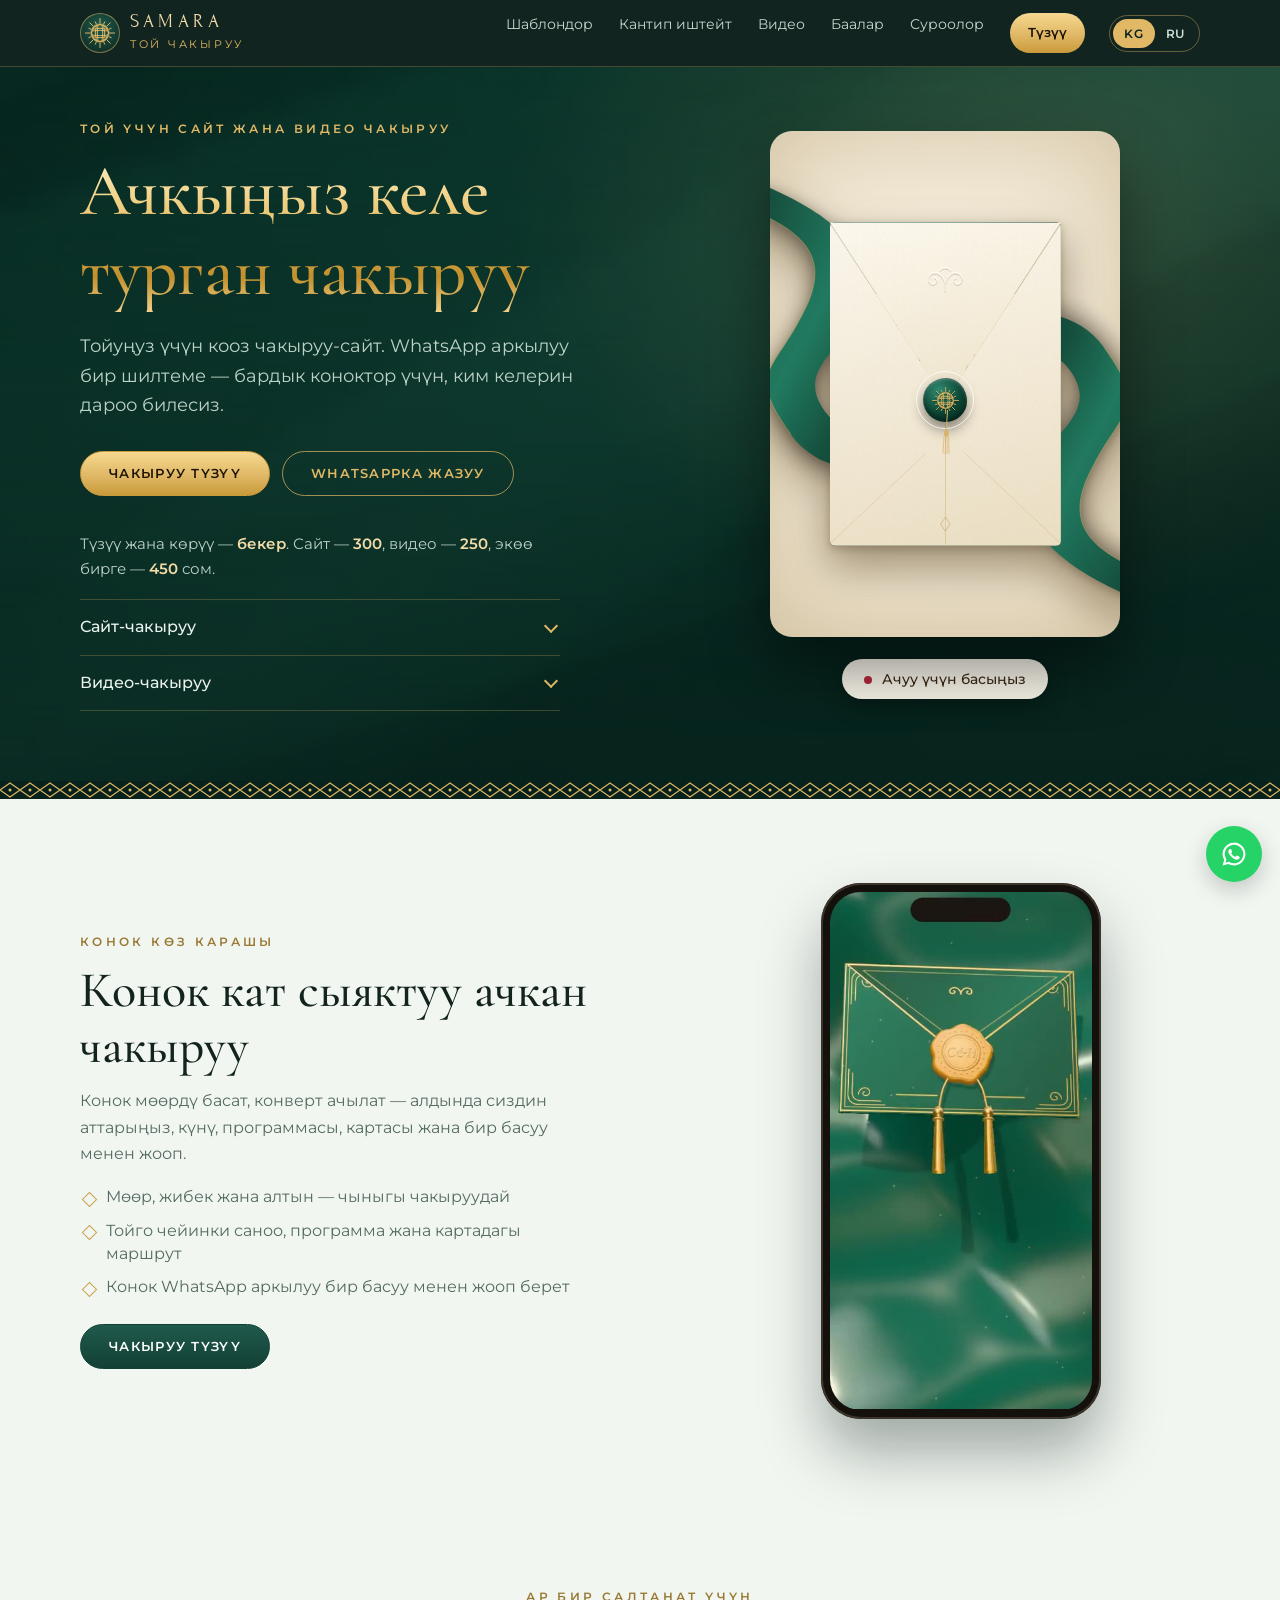
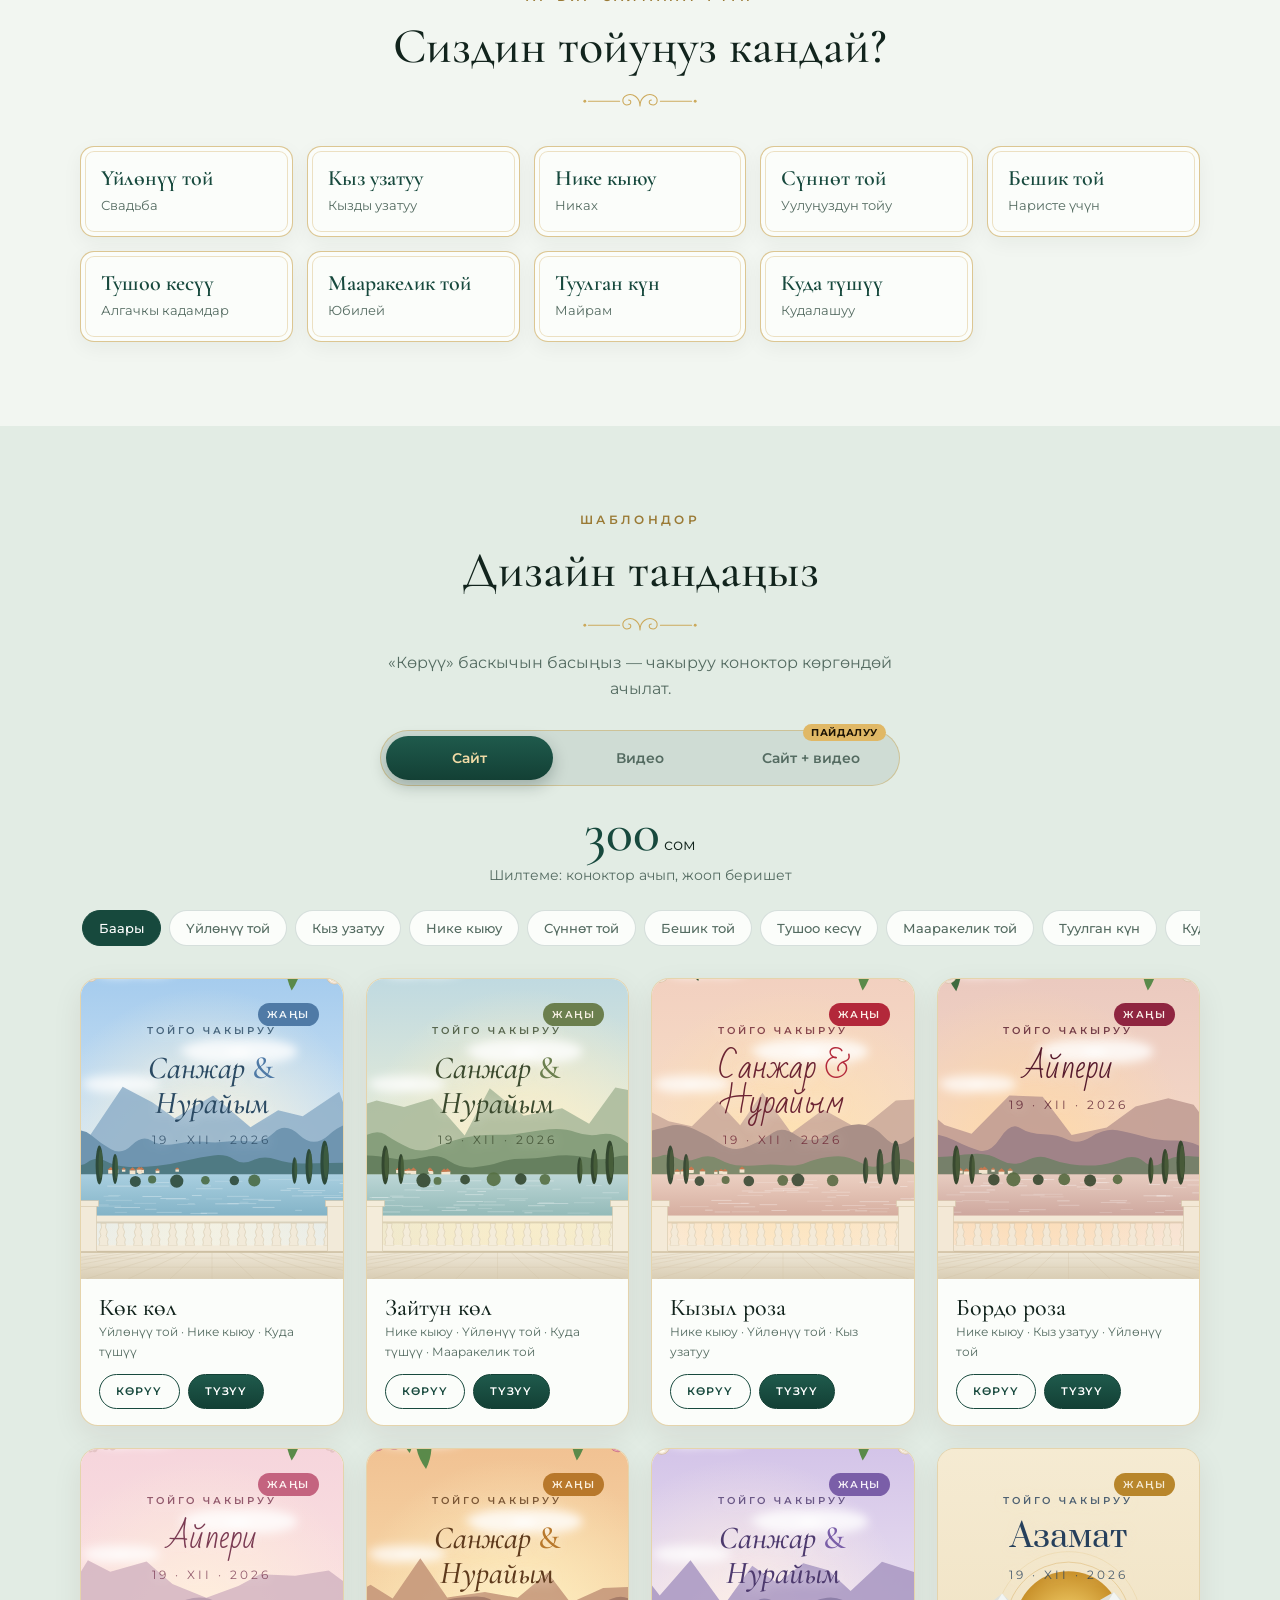
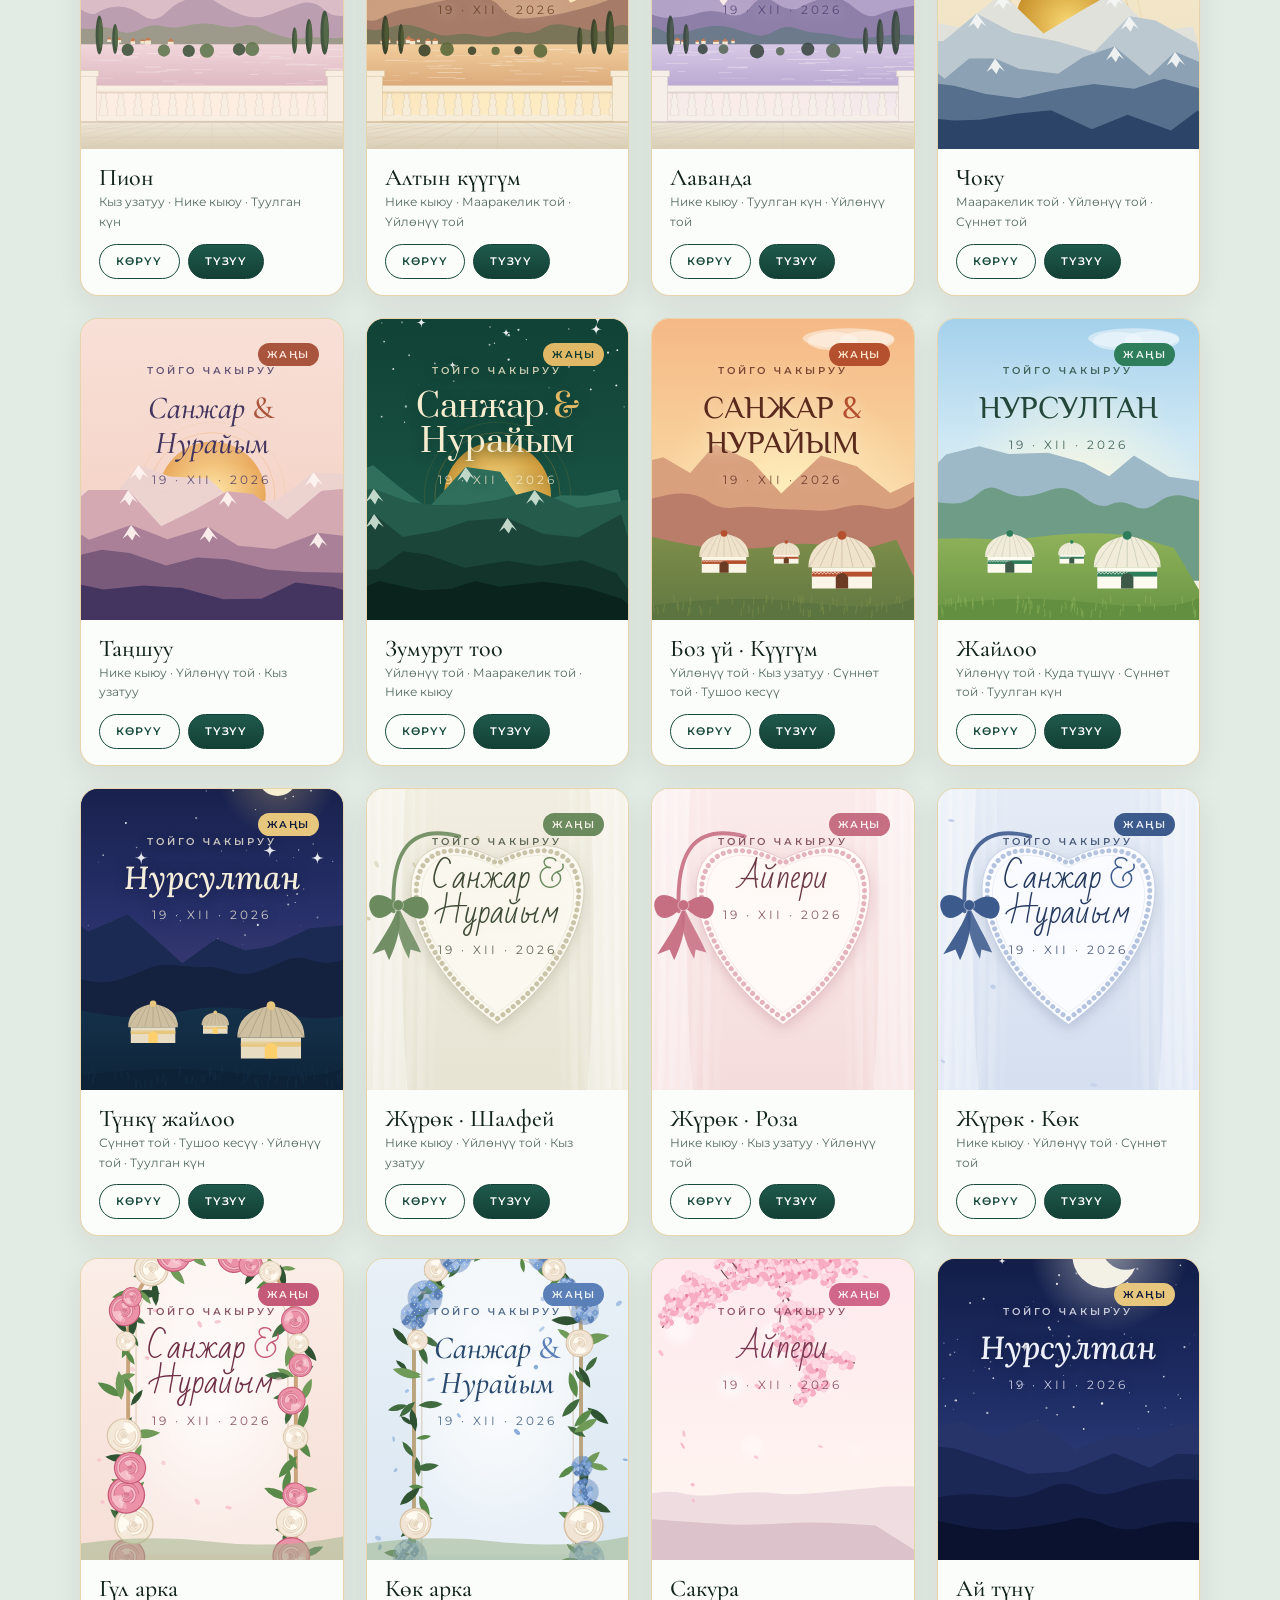
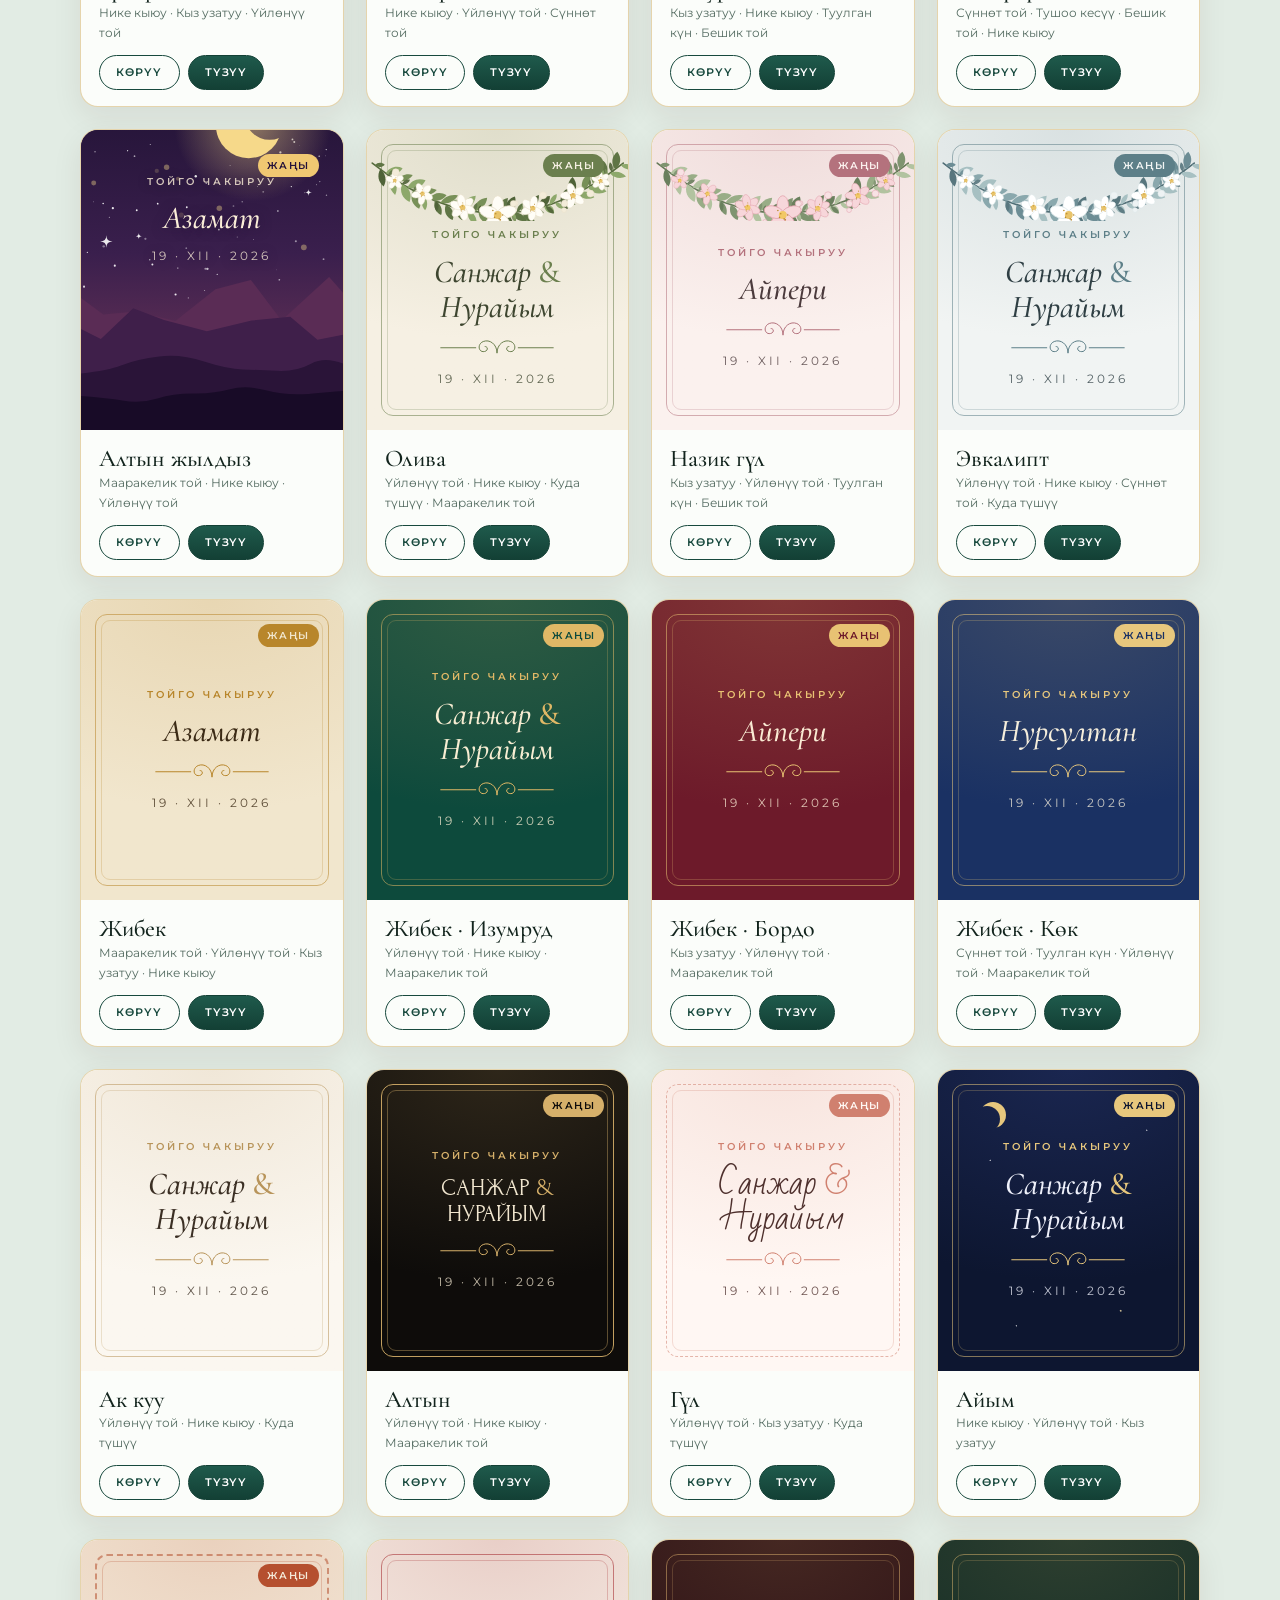
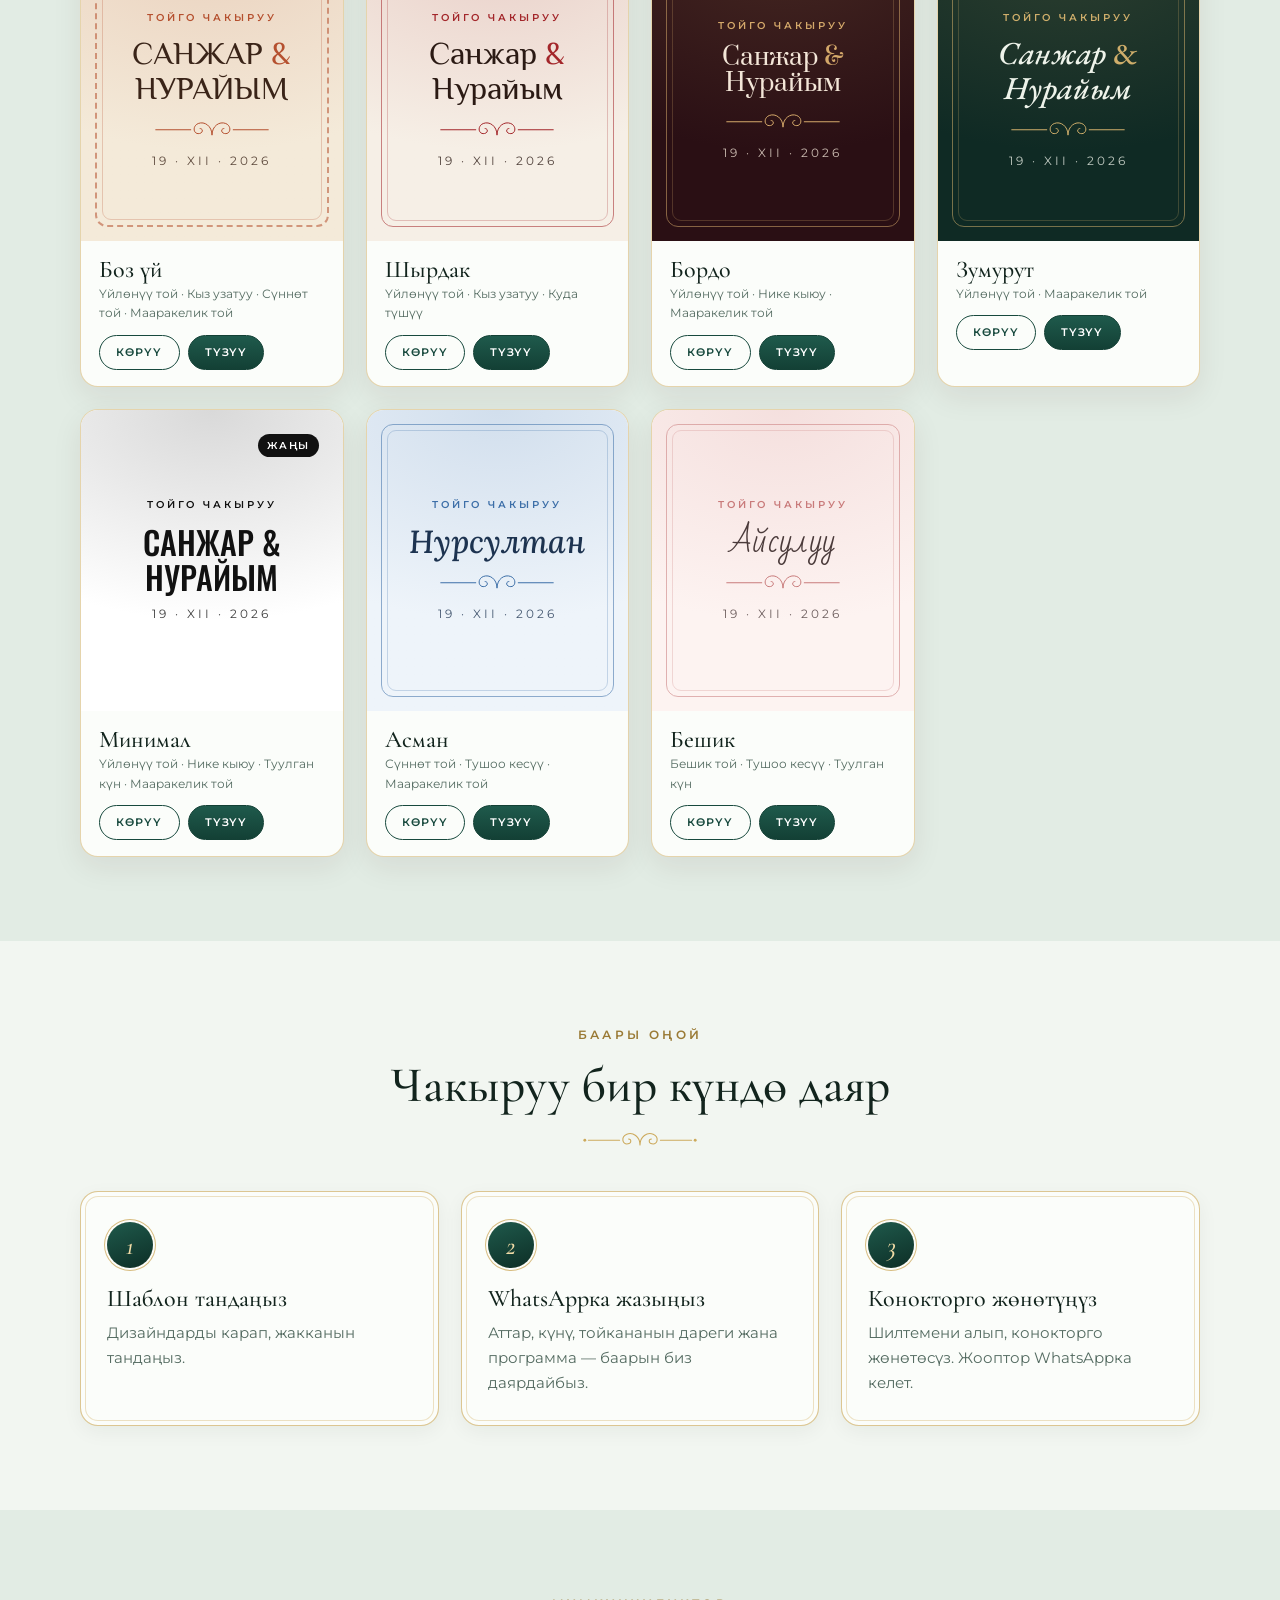
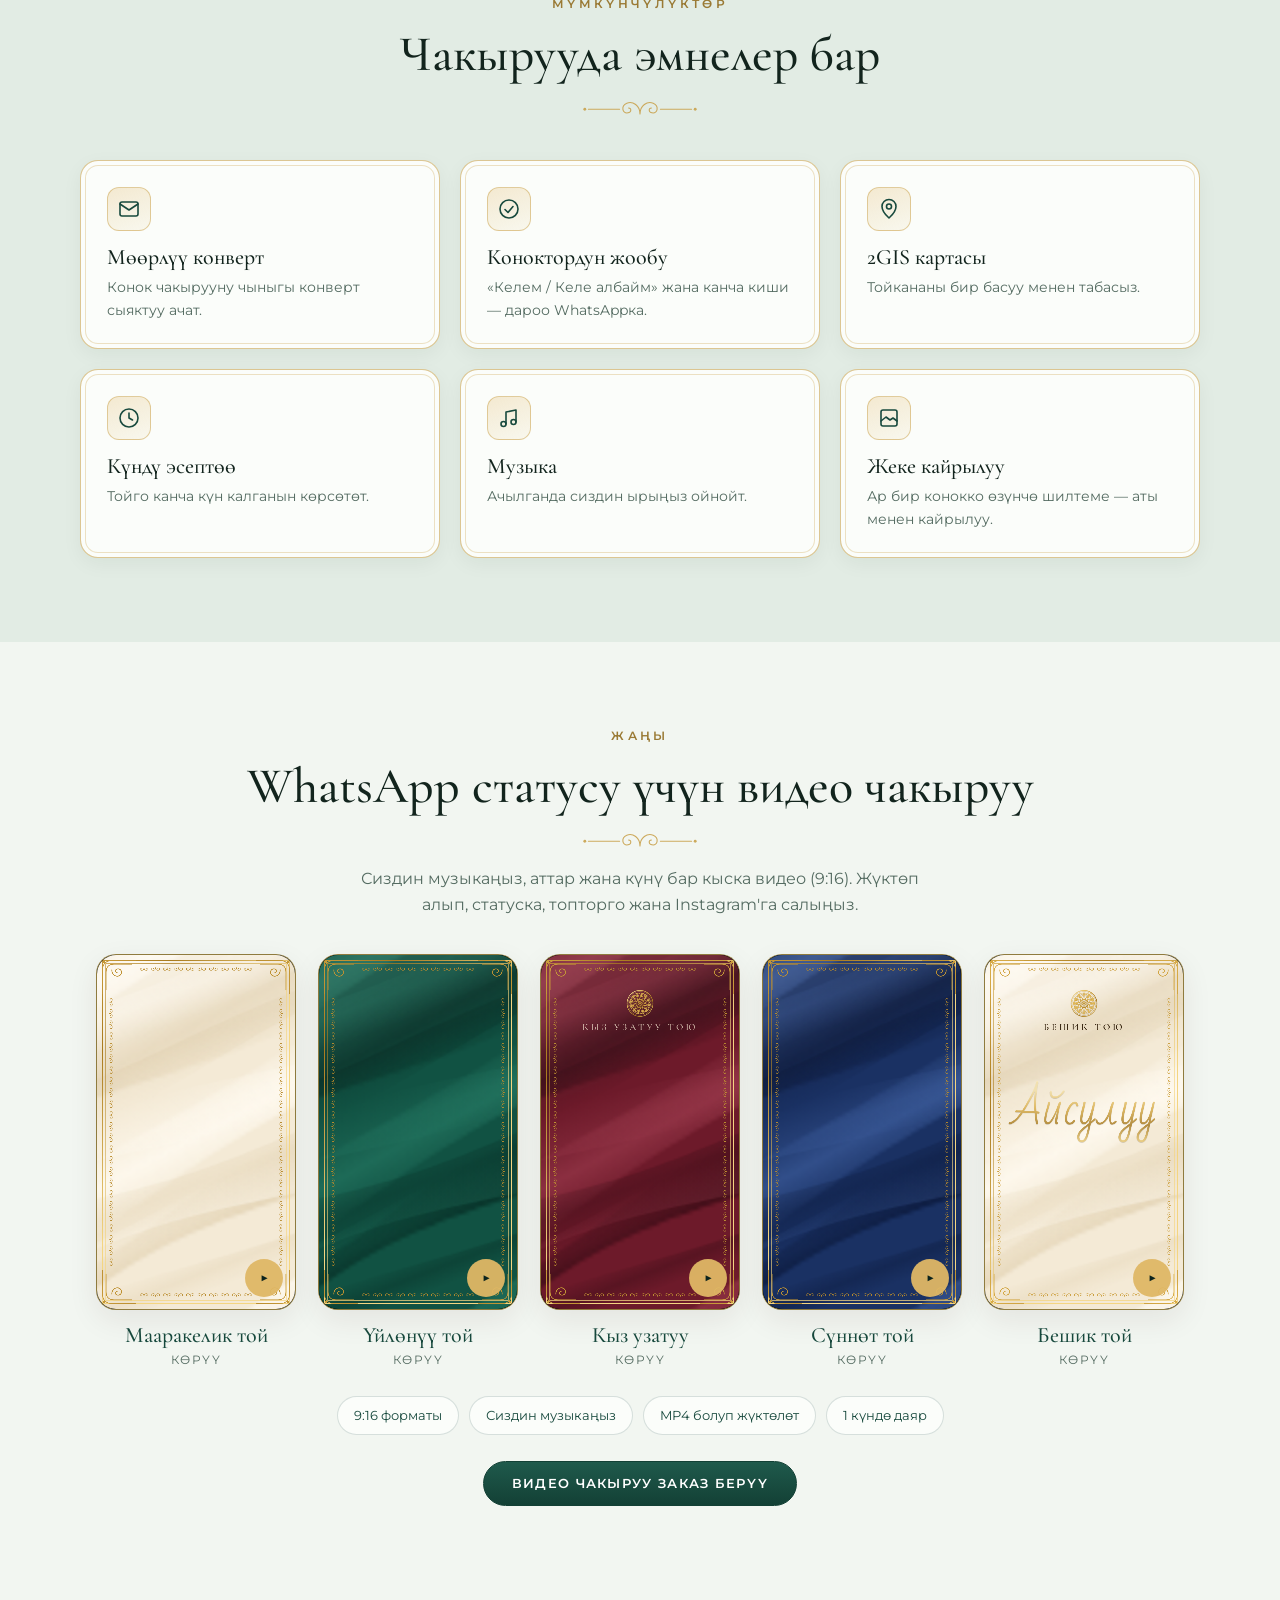
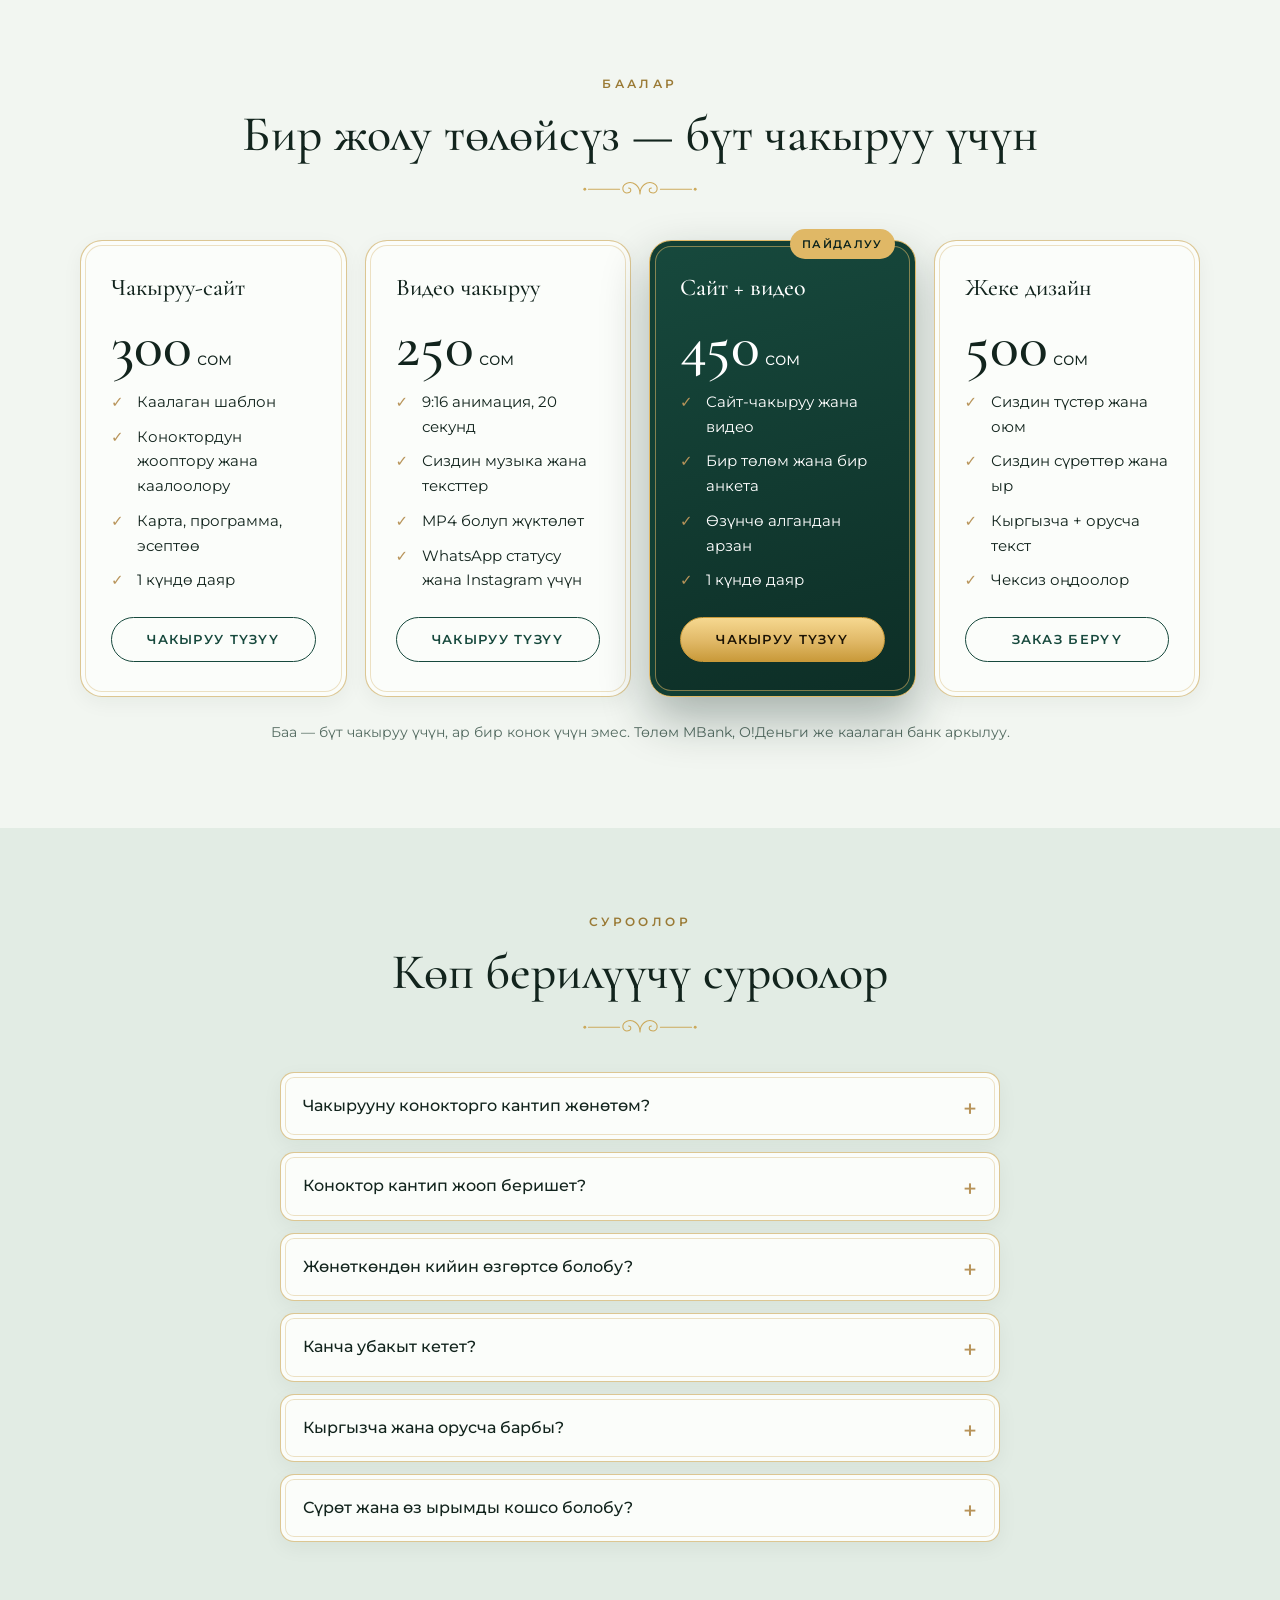
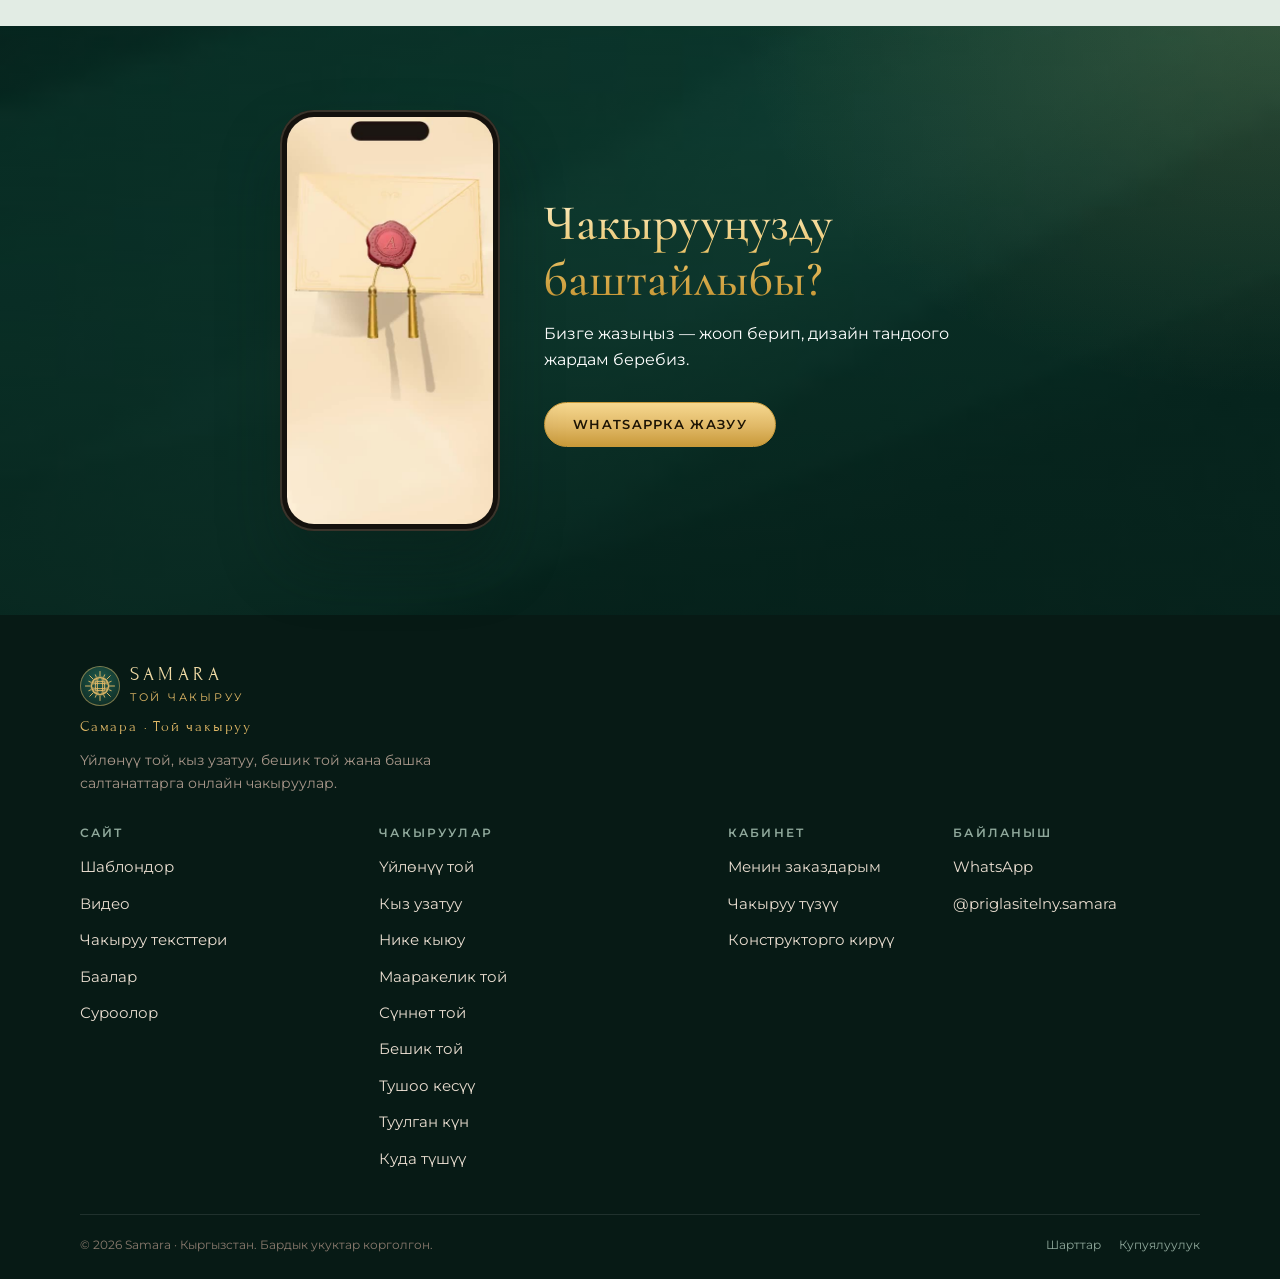
==== commit 08dc021d: "Add two guest-experience videos: demo section, final CTA, intro phone stage Co-Authored-By: Claude S" ====
--- a/index.html
+++ b/index.html
@@ -19,7 +19,7 @@
 <link rel="preconnect" href="https://fonts.gstatic.com" crossorigin>
 <link href="https://fonts.googleapis.com/css2?family=Cormorant+Garamond:ital,wght@0,400;0,500;0,600;1,400;1,500&family=Montserrat:wght@300;400;500;600&display=swap" rel="stylesheet">
 <link href="https://fonts.googleapis.com/css2?family=Forum&family=Prata&family=EB+Garamond:ital@1&family=Oswald:wght@600&family=Philosopher:wght@400;700&family=Lora:ital@1&family=Pacifico&family=Bad+Script&display=swap" rel="stylesheet">
-<link rel="stylesheet" href="css/style.css?v=35">
+<link rel="stylesheet" href="css/style.css?v=36">
 <script type="application/ld+json">
 {"@context":"https://schema.org","@graph":[
  {"@type":"Organization","name":"Samara","alternateName":"Самара · Той чакыруу","url":"https://samaratc.store/","logo":"https://samaratc.store/logo/samara-logo.png",
@@ -95,6 +95,20 @@
   <div class="orn-strip" aria-hidden="true"></div>
 
   <!-- TYPES -->
+  <!-- Конок көз карашы -->
+  <section class="section demo" id="demo">
+    <div class="wrap demo-in">
+      <div class="demo-copy">
+        <p class="kicker" data-i18n="demo.kicker"></p>
+        <h2 data-i18n="demo.title"></h2>
+        <p class="sub" data-i18n="demo.text"></p>
+        <ul class="demo-list"><li data-i18n="demo.b1"></li><li data-i18n="demo.b2"></li><li data-i18n="demo.b3"></li></ul>
+        <a class="btn btn-solid" href="create.html" data-i18n="cta.create"></a>
+      </div>
+      <div class="pv"><video muted loop playsinline preload="none" poster="media/zumrut.jpg" data-src="media/zumrut.mp4" aria-label="Samara"></video></div>
+    </div>
+  </section>
+
   <section class="section" id="types">
     <div class="wrap">
       <p class="kicker center" data-i18n="types.kicker"></p>
@@ -210,10 +224,13 @@
 
   <!-- CTA -->
   <section class="final-cta">
-    <div class="wrap center">
-      <h2 data-i18n="final.title"></h2>
-      <p data-i18n="final.sub"></p>
-      <a class="btn btn-light js-wa" href="#" data-wa="general" data-i18n="cta.wa"></a>
+    <div class="wrap final-in">
+      <div class="pv pv-sm"><video muted loop playsinline preload="none" poster="media/krem.jpg" data-src="media/krem.mp4" aria-label="Samara"></video></div>
+      <div class="final-copy">
+        <h2 data-i18n="final.title"></h2>
+        <p data-i18n="final.sub"></p>
+        <a class="btn btn-light js-wa" href="#" data-wa="general" data-i18n="cta.wa"></a>
+      </div>
     </div>
   </section>
 </main>
@@ -224,13 +241,13 @@
   <svg viewBox="0 0 32 32" width="28" height="28" aria-hidden="true"><path fill="currentColor" d="M16 3a13 13 0 0 0-11.2 19.6L3 29l6.6-1.7A13 13 0 1 0 16 3zm0 23.6a10.6 10.6 0 0 1-5.4-1.5l-.4-.2-3.9 1 1-3.8-.2-.4A10.6 10.6 0 1 1 16 26.6zm5.8-7.9c-.3-.2-1.9-.9-2.2-1s-.5-.2-.7.2-.8 1-1 1.2-.4.2-.7 0a8.7 8.7 0 0 1-4.3-3.8c-.3-.6.3-.5.9-1.6a.6.6 0 0 0 0-.5l-1-2.4c-.3-.6-.5-.5-.7-.5h-.6a1.2 1.2 0 0 0-.9.4 3.6 3.6 0 0 0-1.1 2.7 6.3 6.3 0 0 0 1.3 3.3 14.4 14.4 0 0 0 5.5 4.9c2 .9 2.8.9 3.9.8a3.3 3.3 0 0 0 2.1-1.5 2.7 2.7 0 0 0 .2-1.5c-.1-.2-.3-.3-.6-.4z"/></svg>
 </a>
 
-<script src="js/config.js?v=35"></script>
-<script src="js/scenes.js?v=35"></script>
-<script src="js/i18n.js?v=35"></script>
-<script src="js/botanic.js?v=35"></script>
-<script src="js/silk.js?v=35"></script>
-<script src="js/orders.js?v=35"></script>
-<script src="js/shell.js?v=35"></script>
-<script src="js/main.js?v=35"></script>
+<script src="js/config.js?v=36"></script>
+<script src="js/scenes.js?v=36"></script>
+<script src="js/i18n.js?v=36"></script>
+<script src="js/botanic.js?v=36"></script>
+<script src="js/silk.js?v=36"></script>
+<script src="js/orders.js?v=36"></script>
+<script src="js/shell.js?v=36"></script>
+<script src="js/main.js?v=36"></script>
 </body>
 </html>
--- a/css/style.css
+++ b/css/style.css
@@ -722,3 +722,31 @@
 @media (min-width: 900px) { .rv-phone { width: min(300px, 38dvh); } }
 
 .feat .ico svg { width: 24px; height: 24px; fill: none; stroke: currentColor; stroke-width: 1.6; stroke-linecap: round; stroke-linejoin: round; display: block; }
+
+/* ---------- Видеолор: конок көз карашы жана финал ---------- */
+.pv { position: relative; width: min(280px, 72vw); aspect-ratio: 432 / 826; margin: 0 auto; border-radius: 40px; padding: 9px; background: #14110d; box-shadow: 0 34px 60px rgba(10,30,22,.35), inset 0 0 0 2px #3a342b; }
+.pv video { display: block; width: 100%; height: 100%; object-fit: cover; border-radius: 31px; background: #0d2a22; }
+.pv.pv-sm { width: min(220px, 56vw); border-radius: 34px; padding: 7px; }
+.pv.pv-sm video { border-radius: 27px; }
+.demo-in { display: grid; grid-template-columns: 1.1fr .9fr; gap: 56px; align-items: center; }
+.demo-copy .kicker { margin-bottom: 10px; }
+.demo-copy h2 { margin: 0 0 14px; }
+.demo-copy .sub { max-width: 520px; margin: 0 0 18px; }
+.demo-list { list-style: none; margin: 0 0 26px; padding: 0; display: grid; gap: 10px; max-width: 520px; }
+.demo-list li { position: relative; padding-left: 26px; color: var(--muted); font-size: 15.5px; line-height: 1.5; }
+.demo-list li::before { content: ""; position: absolute; left: 4px; top: .55em; width: 9px; height: 9px; transform: rotate(45deg); border: 1.5px solid #c9a24d; }
+.final-in { display: grid; grid-template-columns: auto 1fr; gap: 44px; align-items: center; justify-content: center; max-width: 760px; }
+.final-copy { text-align: left; }
+.final-copy h2, .final-copy p { margin-left: 0; margin-right: 0; }
+@media (max-width: 860px) {
+  .demo-in { grid-template-columns: 1fr; gap: 30px; text-align: center; }
+  .demo-copy .sub, .demo-list { margin-left: auto; margin-right: auto; text-align: left; }
+  .demo-copy .sub { text-align: center; }
+  .pv { order: -1; }
+  .final-in { grid-template-columns: 1fr; gap: 26px; text-align: center; }
+  .final-copy { text-align: center; }
+}
+/* Кириш сахнасындагы видео */
+.rv-phone { aspect-ratio: auto; height: auto; width: min(280px, 60vw, 32dvh); }
+@media (min-width: 900px) { .rv-phone { width: min(300px, 34dvh); } }
+.rv-phone video { display: block; width: 100%; aspect-ratio: 432 / 826; object-fit: cover; border-radius: 26px; background: #0d2a22; }
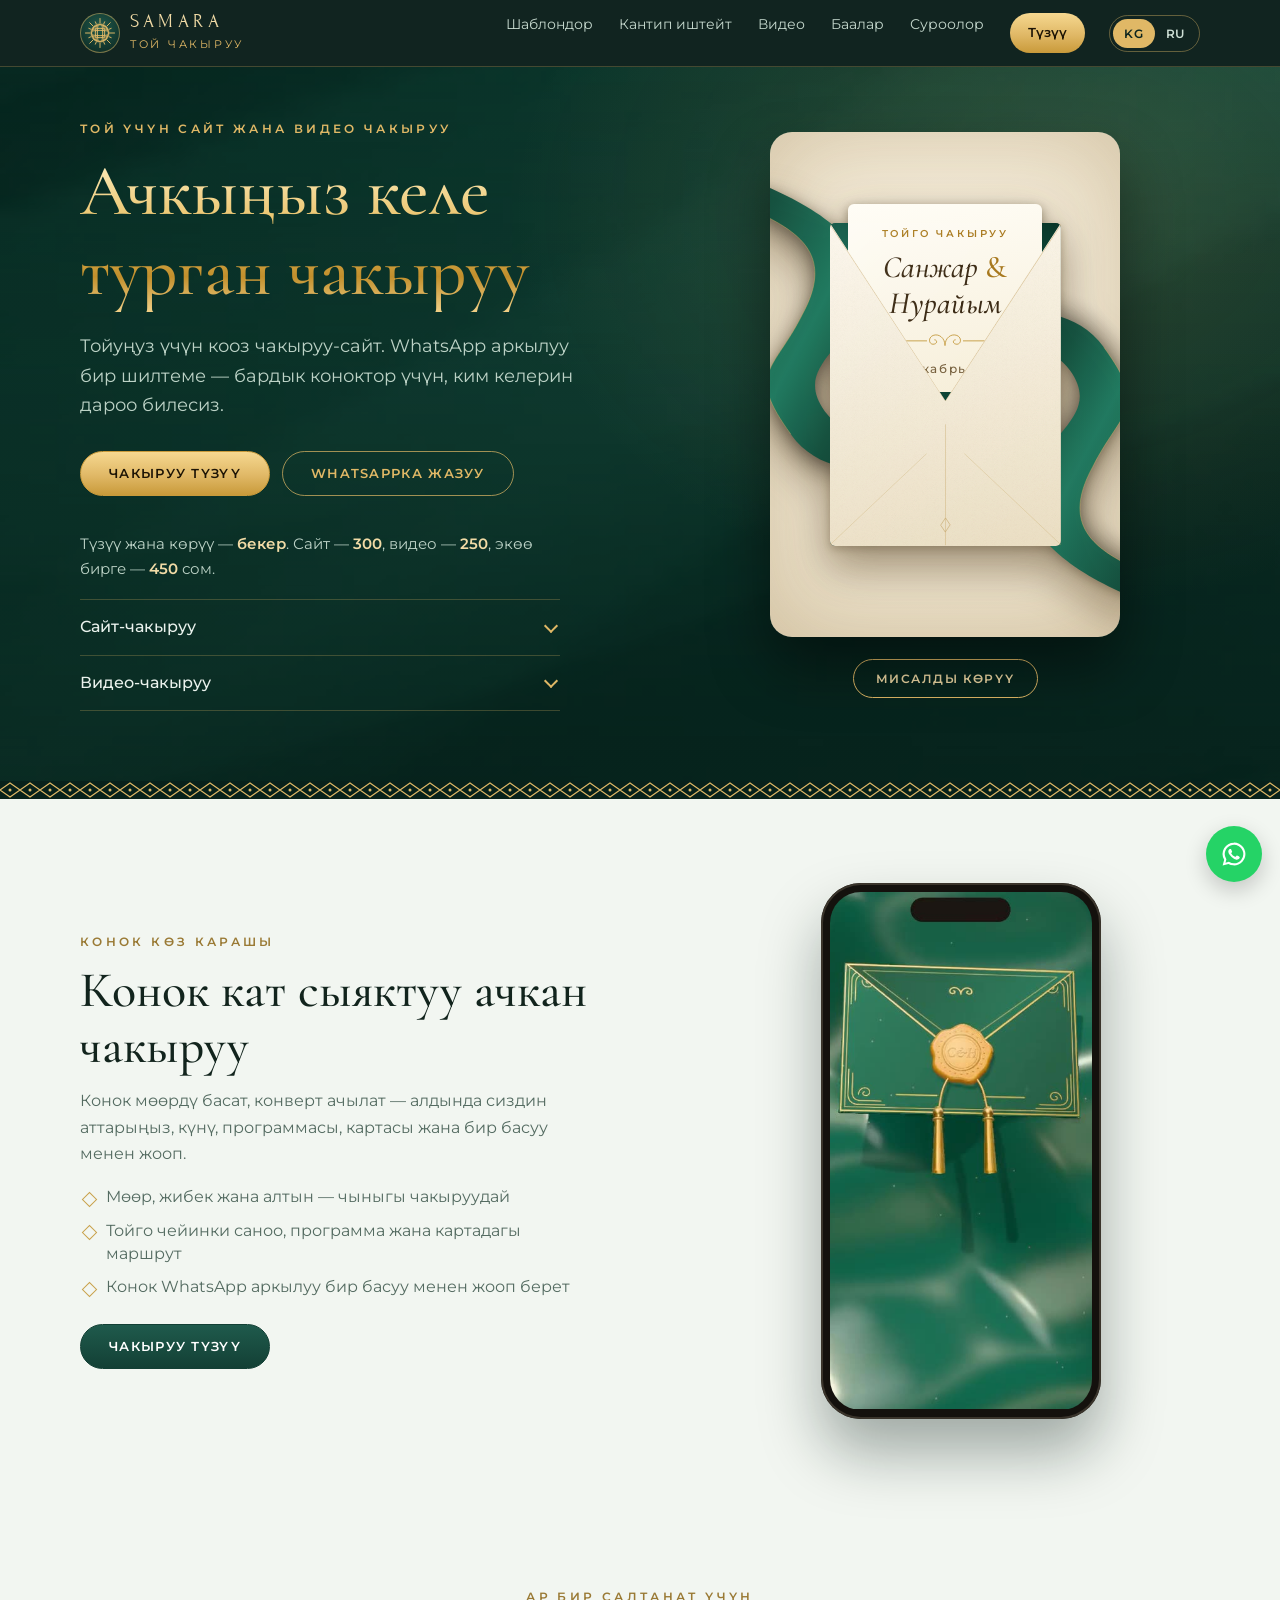
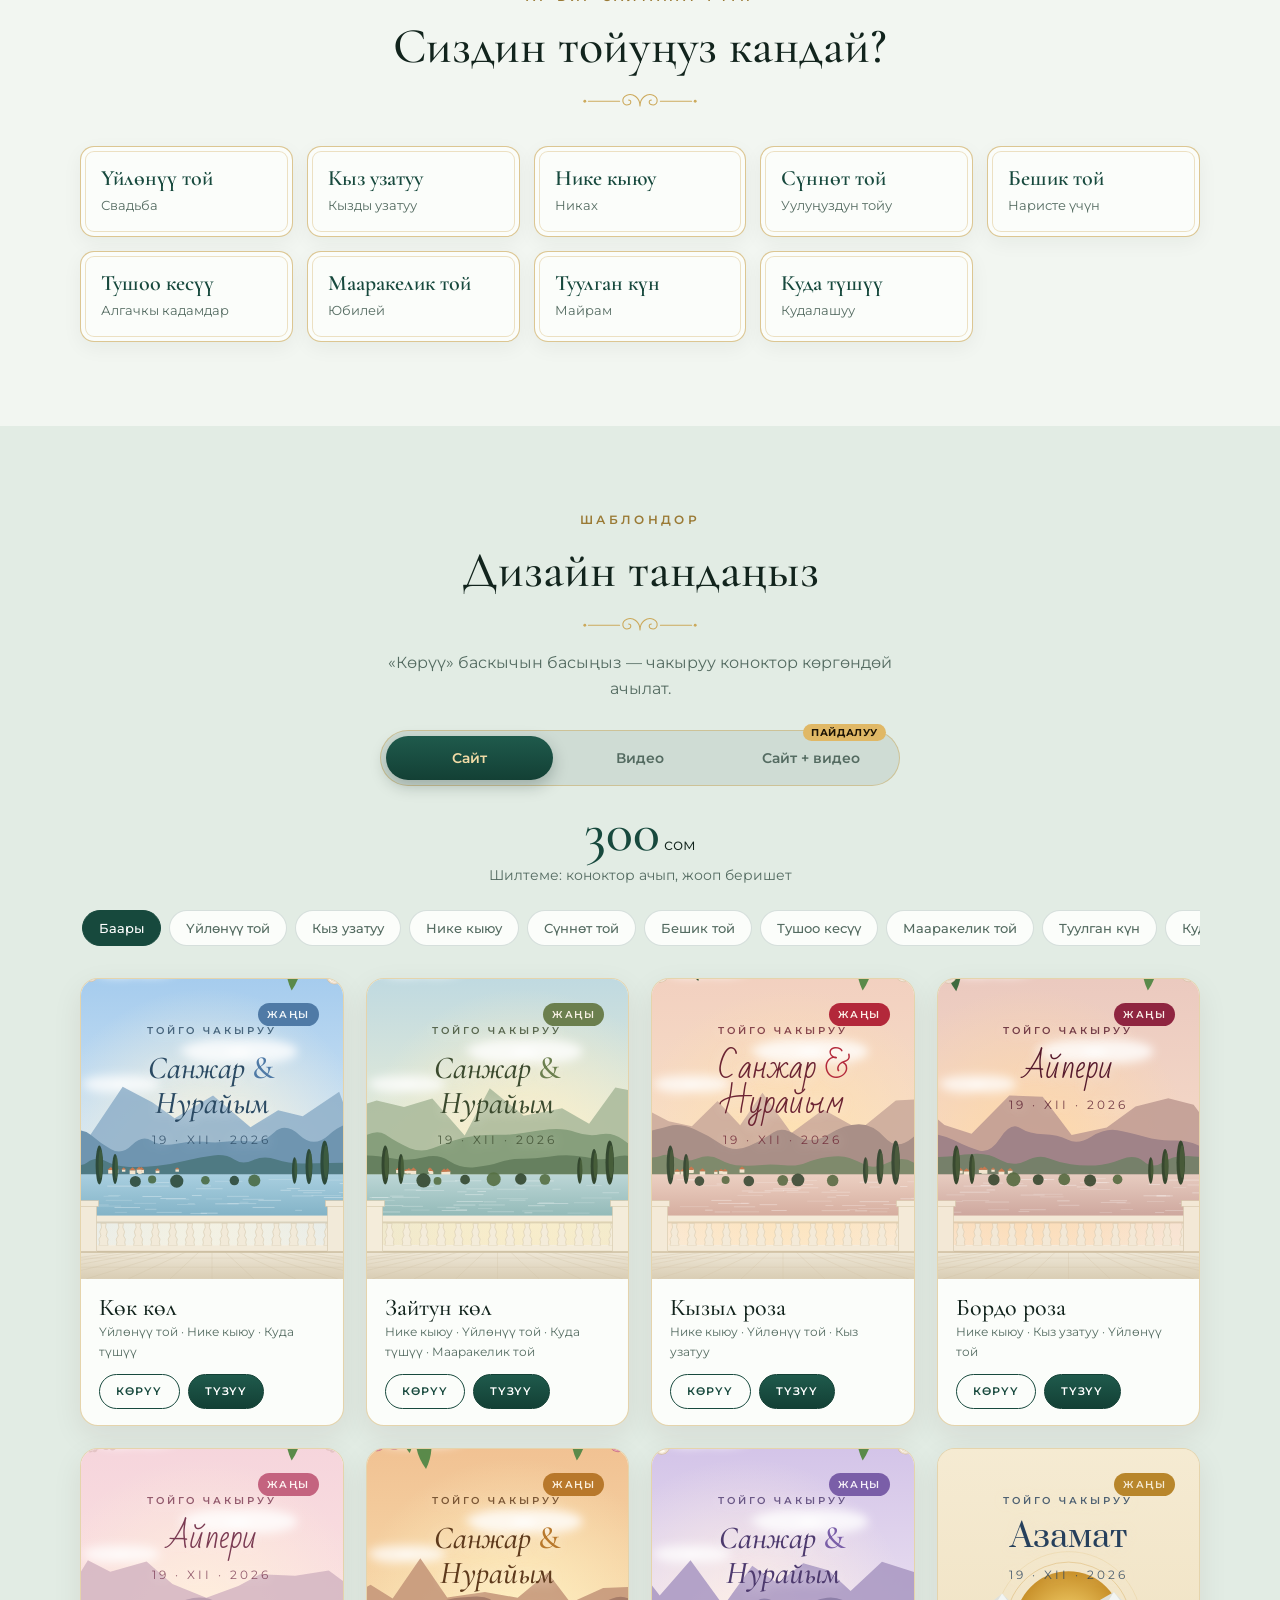
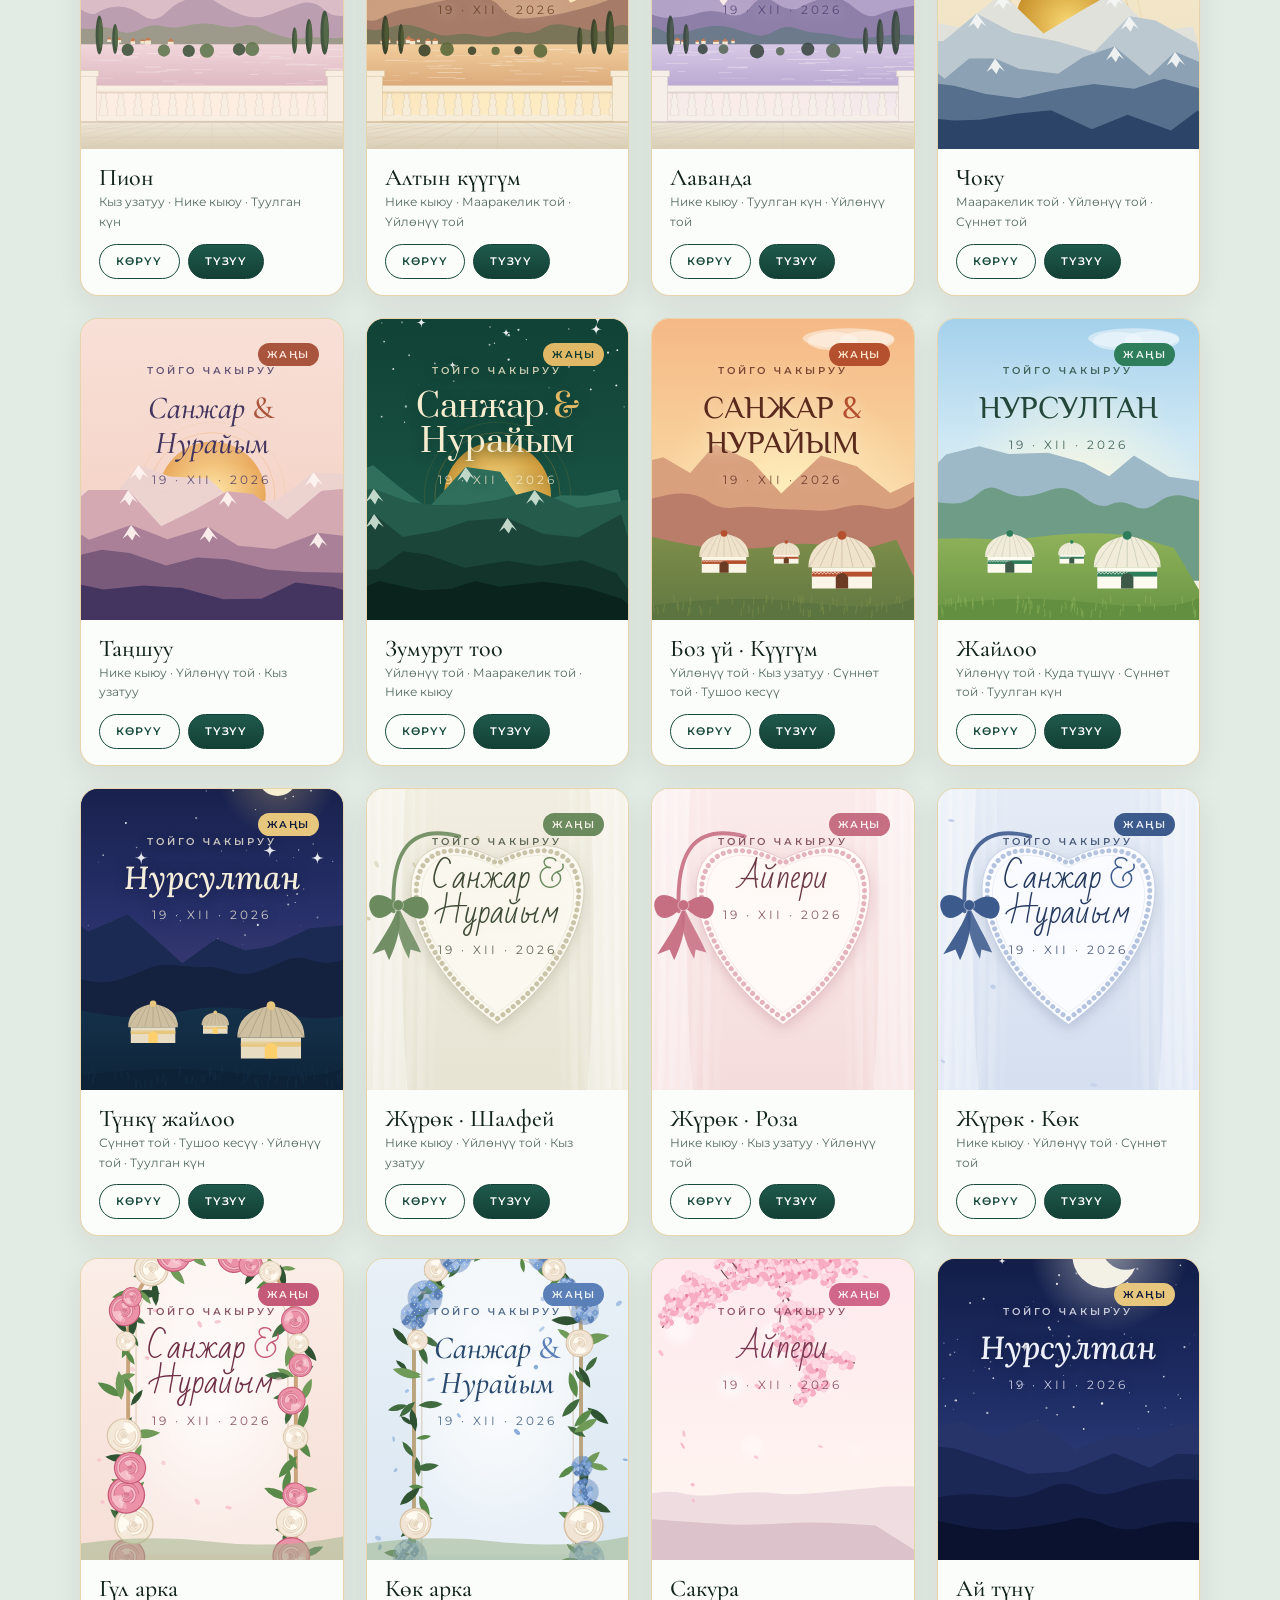
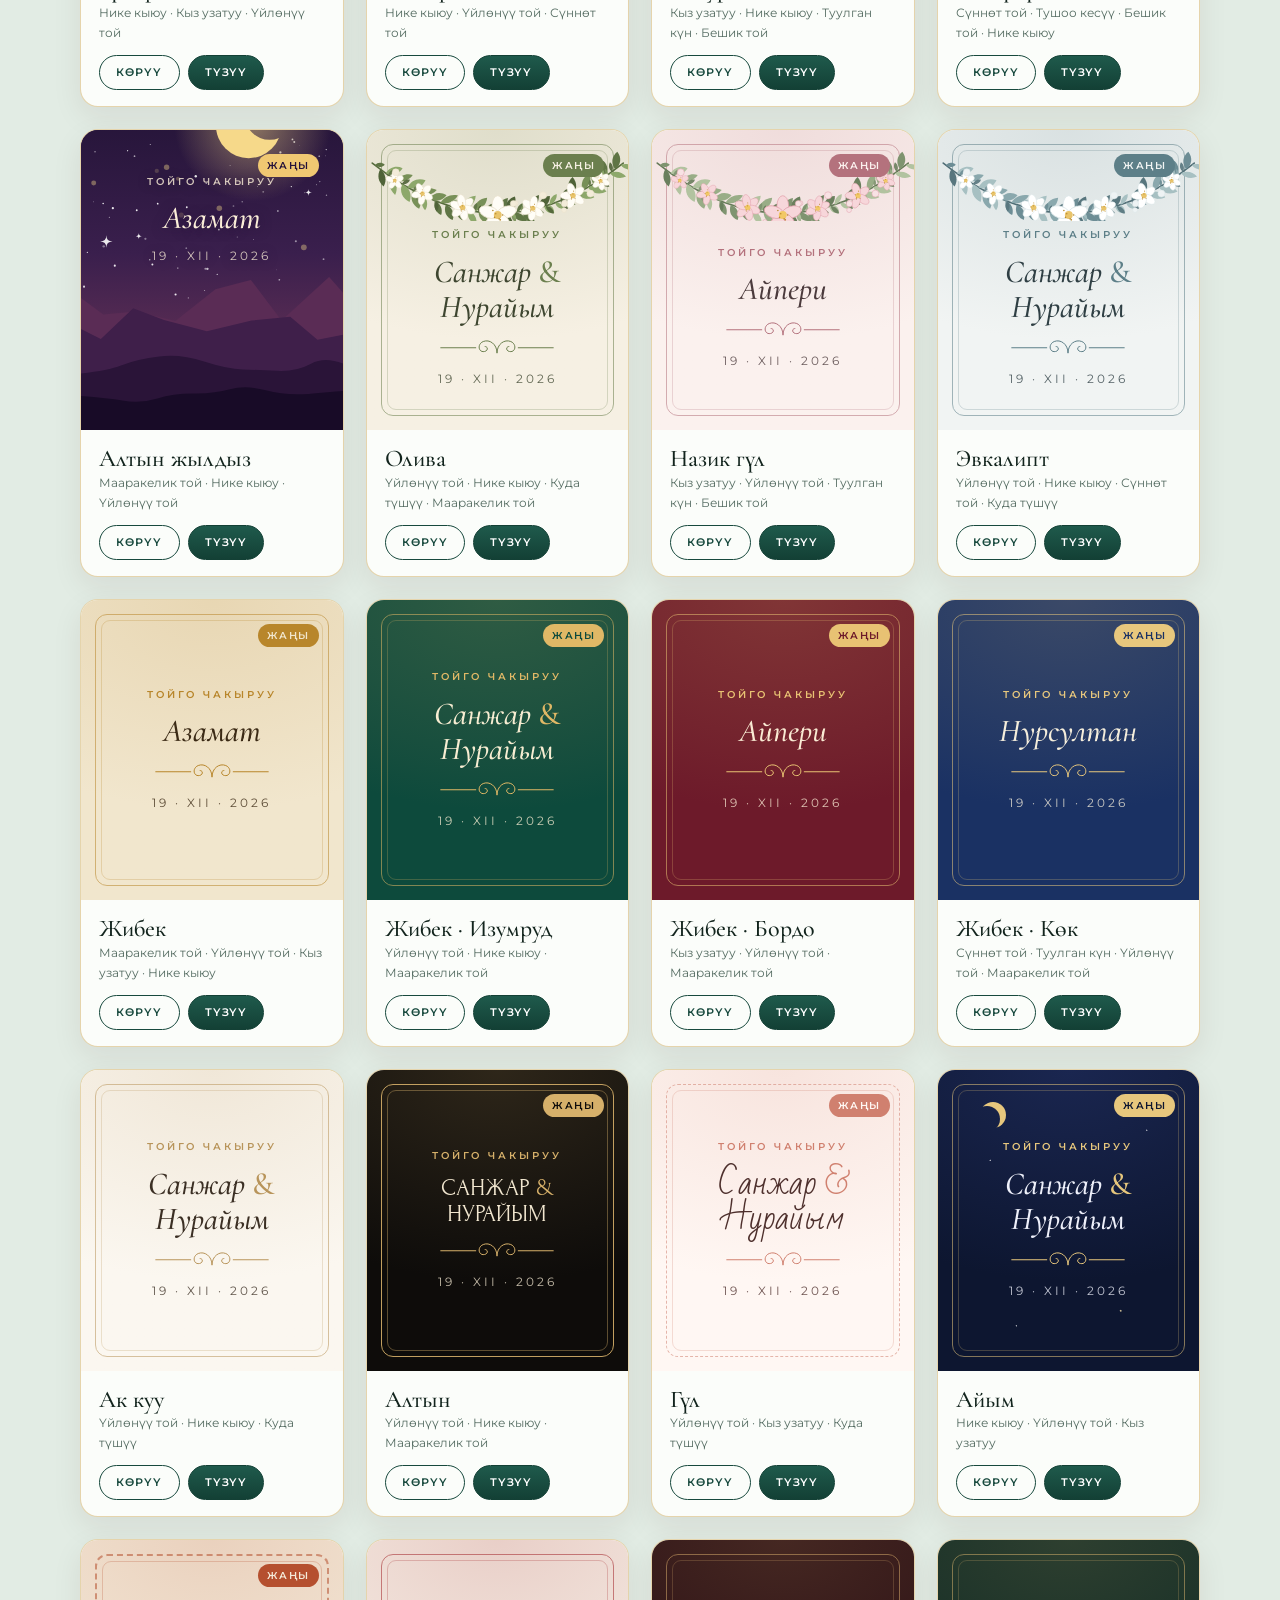
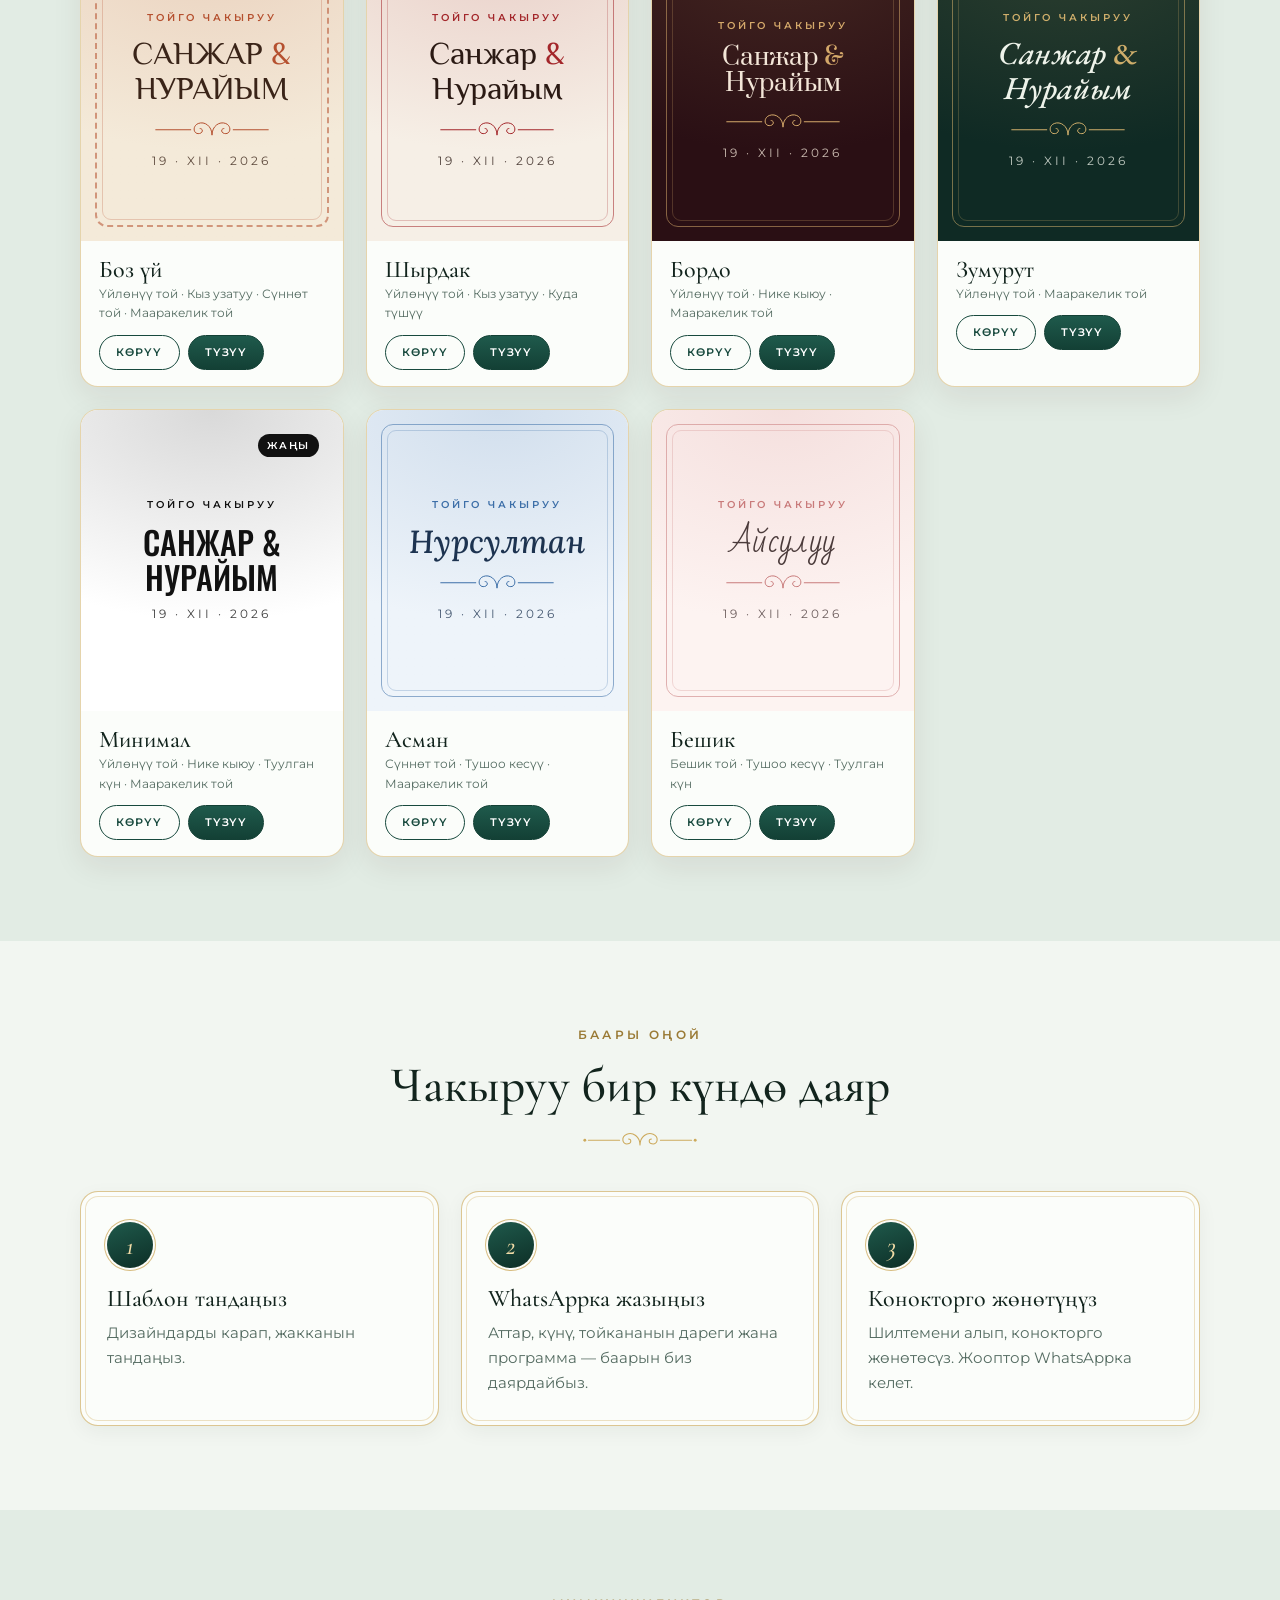
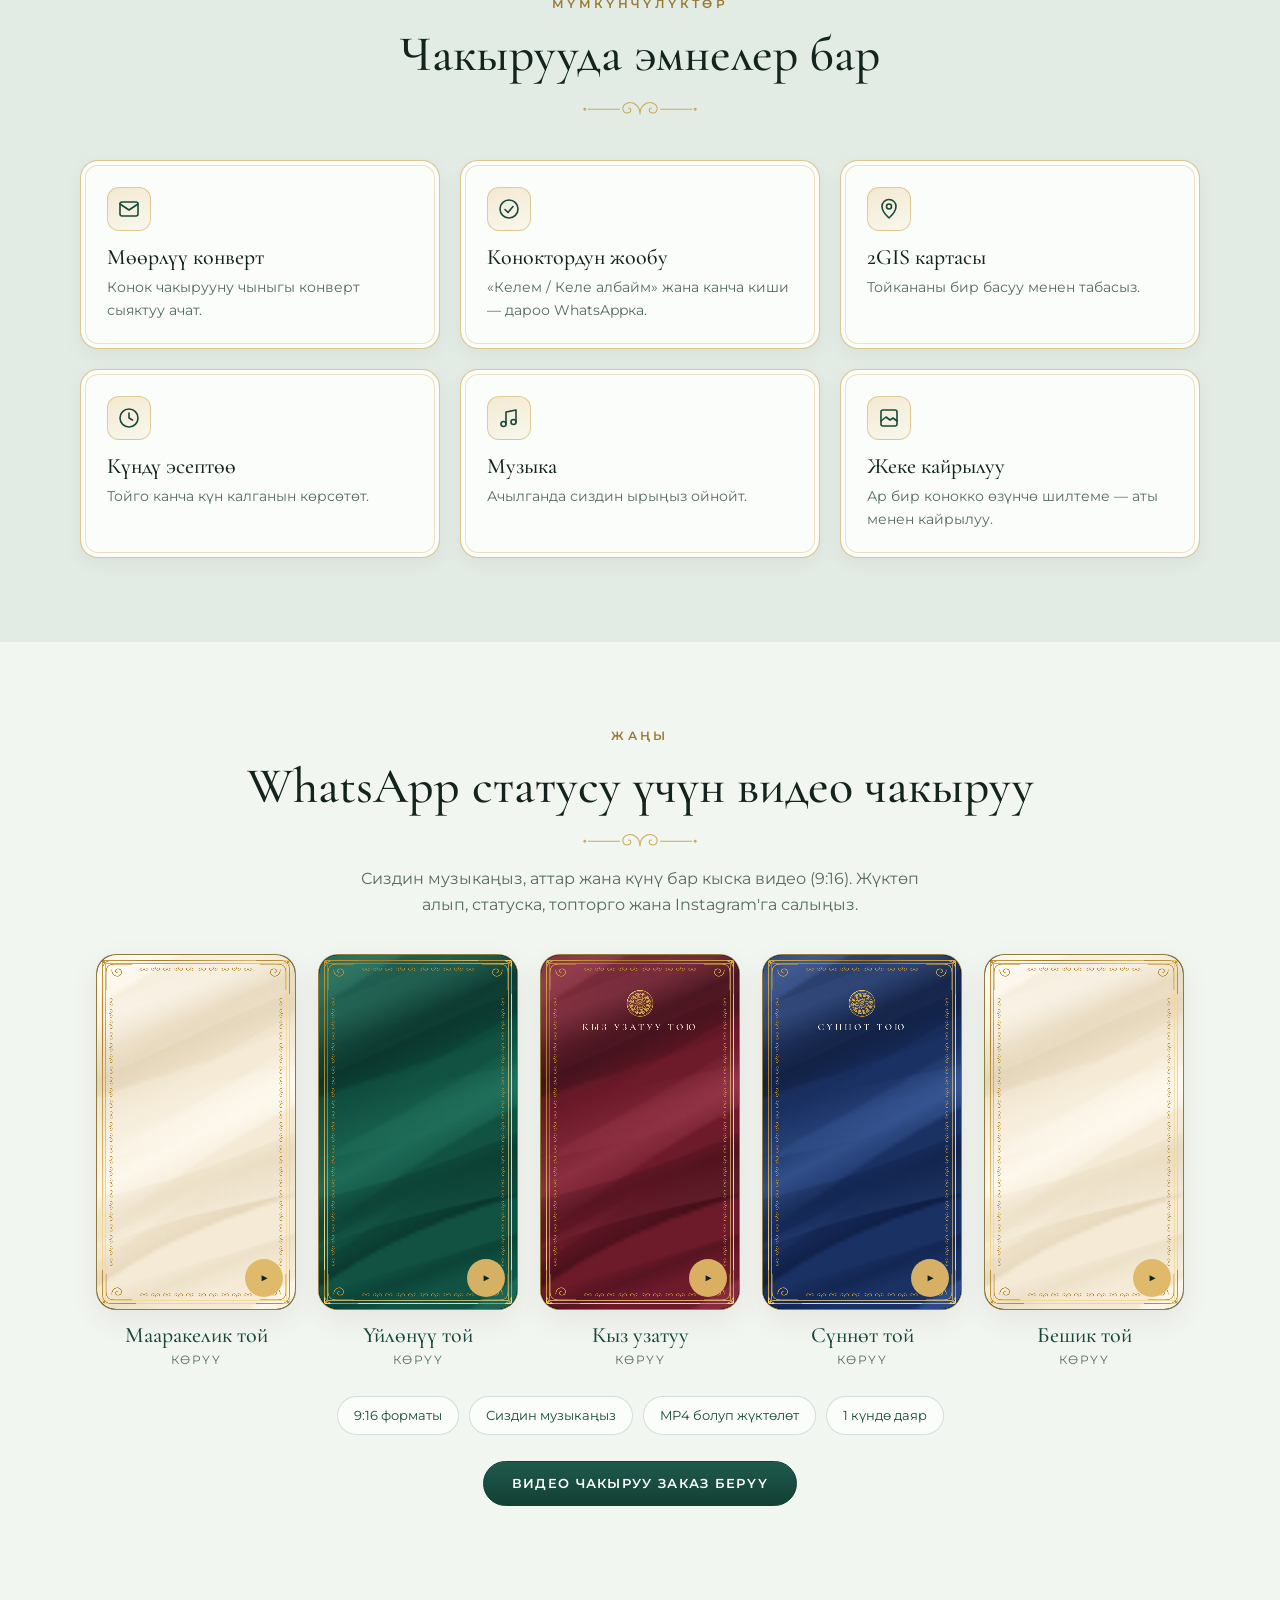
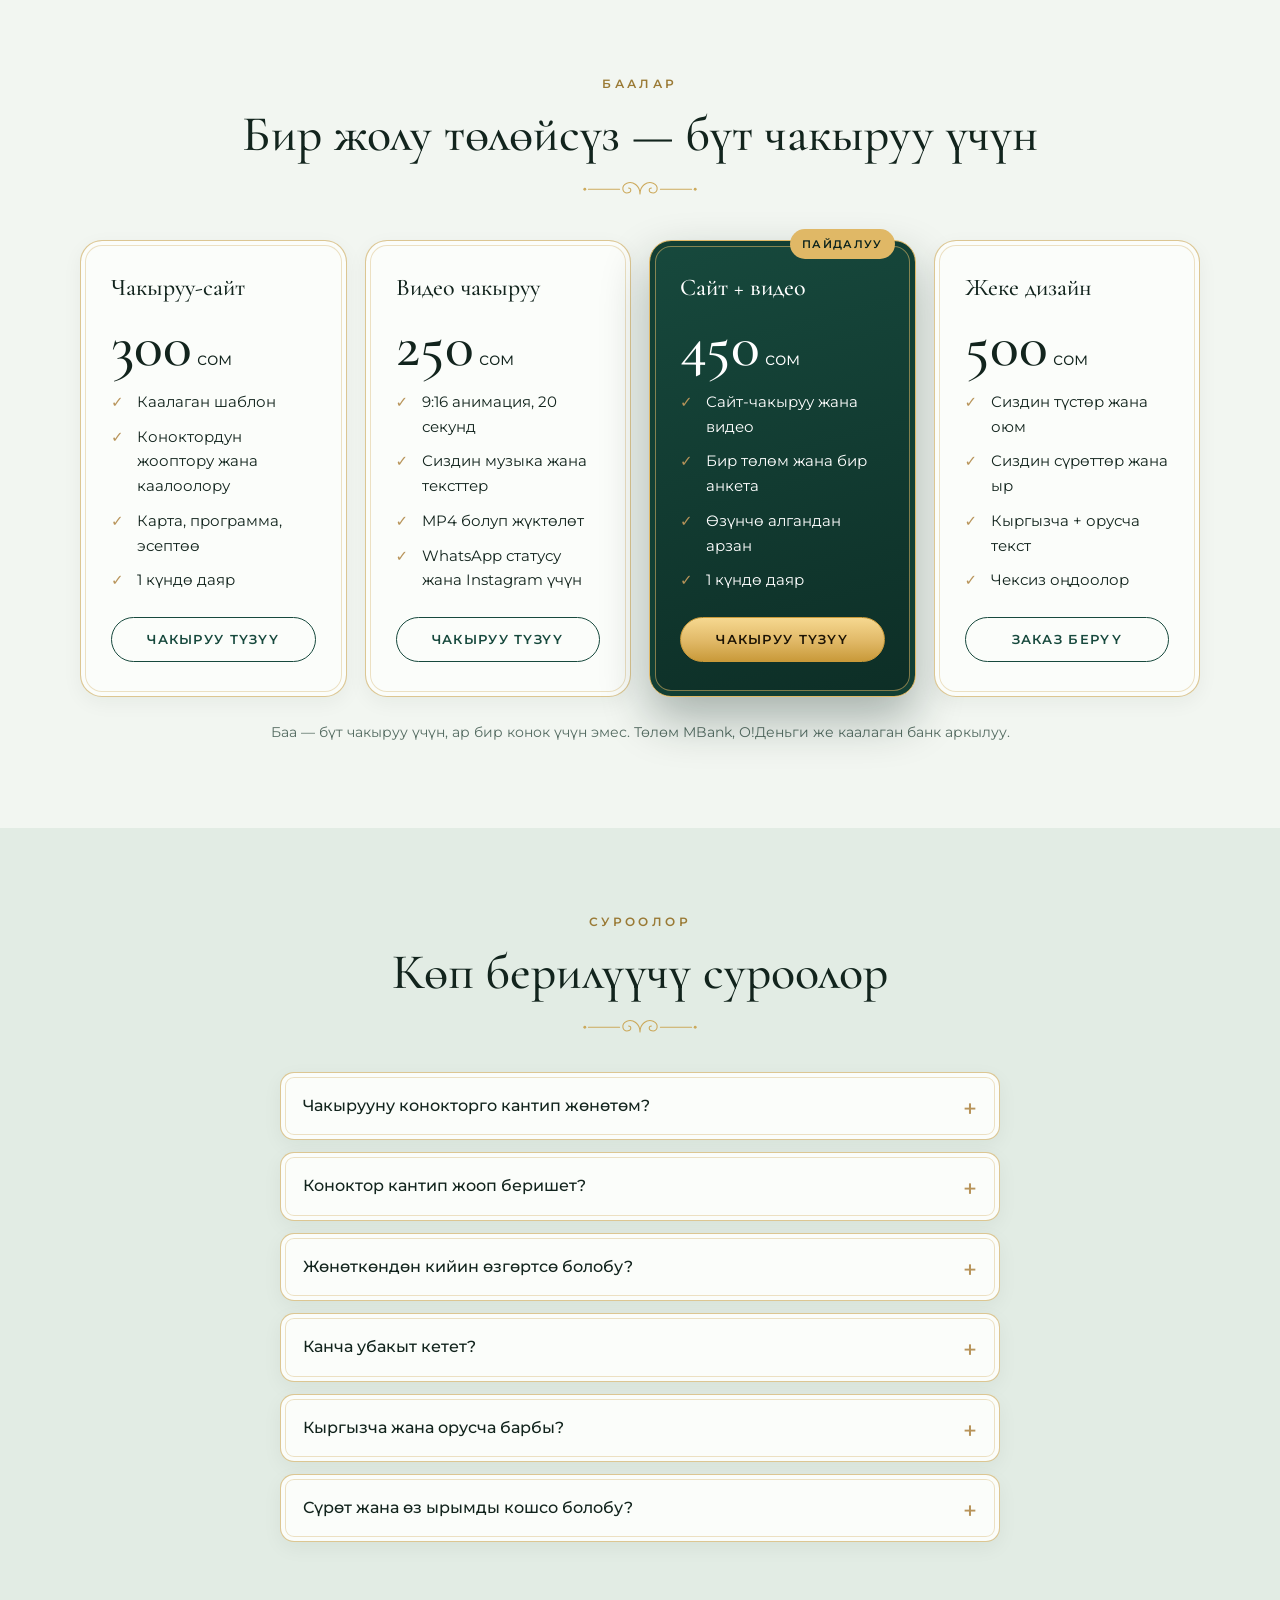
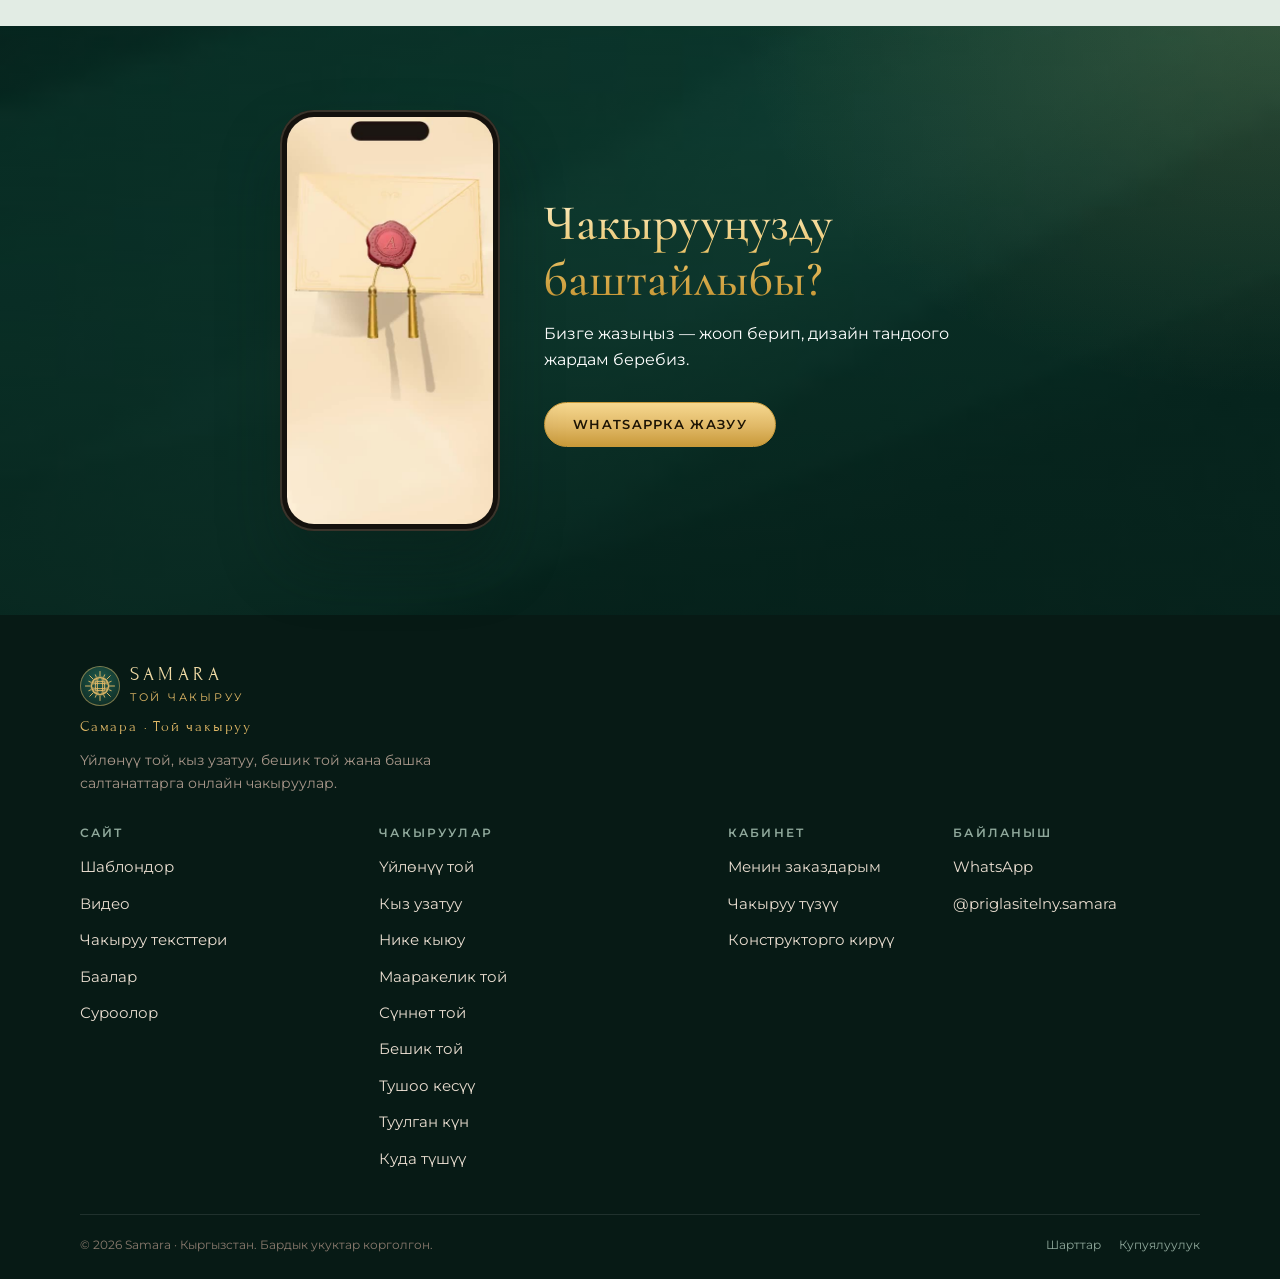
==== commit f5c1d1bd: "Video-style envelope (lattice lining, 3D seal, silk sweep) and per-invitation custom style Co-Author" ====
--- a/index.html
+++ b/index.html
@@ -19,7 +19,7 @@
 <link rel="preconnect" href="https://fonts.gstatic.com" crossorigin>
 <link href="https://fonts.googleapis.com/css2?family=Cormorant+Garamond:ital,wght@0,400;0,500;0,600;1,400;1,500&family=Montserrat:wght@300;400;500;600&display=swap" rel="stylesheet">
 <link href="https://fonts.googleapis.com/css2?family=Forum&family=Prata&family=EB+Garamond:ital@1&family=Oswald:wght@600&family=Philosopher:wght@400;700&family=Lora:ital@1&family=Pacifico&family=Bad+Script&display=swap" rel="stylesheet">
-<link rel="stylesheet" href="css/style.css?v=36">
+<link rel="stylesheet" href="css/style.css?v=39">
 <script type="application/ld+json">
 {"@context":"https://schema.org","@graph":[
  {"@type":"Organization","name":"Samara","alternateName":"Самара · Той чакыруу","url":"https://samaratc.store/","logo":"https://samaratc.store/logo/samara-logo.png",
@@ -241,13 +241,13 @@
   <svg viewBox="0 0 32 32" width="28" height="28" aria-hidden="true"><path fill="currentColor" d="M16 3a13 13 0 0 0-11.2 19.6L3 29l6.6-1.7A13 13 0 1 0 16 3zm0 23.6a10.6 10.6 0 0 1-5.4-1.5l-.4-.2-3.9 1 1-3.8-.2-.4A10.6 10.6 0 1 1 16 26.6zm5.8-7.9c-.3-.2-1.9-.9-2.2-1s-.5-.2-.7.2-.8 1-1 1.2-.4.2-.7 0a8.7 8.7 0 0 1-4.3-3.8c-.3-.6.3-.5.9-1.6a.6.6 0 0 0 0-.5l-1-2.4c-.3-.6-.5-.5-.7-.5h-.6a1.2 1.2 0 0 0-.9.4 3.6 3.6 0 0 0-1.1 2.7 6.3 6.3 0 0 0 1.3 3.3 14.4 14.4 0 0 0 5.5 4.9c2 .9 2.8.9 3.9.8a3.3 3.3 0 0 0 2.1-1.5 2.7 2.7 0 0 0 .2-1.5c-.1-.2-.3-.3-.6-.4z"/></svg>
 </a>
 
-<script src="js/config.js?v=36"></script>
-<script src="js/scenes.js?v=36"></script>
-<script src="js/i18n.js?v=36"></script>
-<script src="js/botanic.js?v=36"></script>
-<script src="js/silk.js?v=36"></script>
-<script src="js/orders.js?v=36"></script>
-<script src="js/shell.js?v=36"></script>
-<script src="js/main.js?v=36"></script>
+<script src="js/config.js?v=39"></script>
+<script src="js/scenes.js?v=39"></script>
+<script src="js/i18n.js?v=39"></script>
+<script src="js/botanic.js?v=39"></script>
+<script src="js/silk.js?v=39"></script>
+<script src="js/orders.js?v=39"></script>
+<script src="js/shell.js?v=39"></script>
+<script src="js/main.js?v=39"></script>
 </body>
 </html>
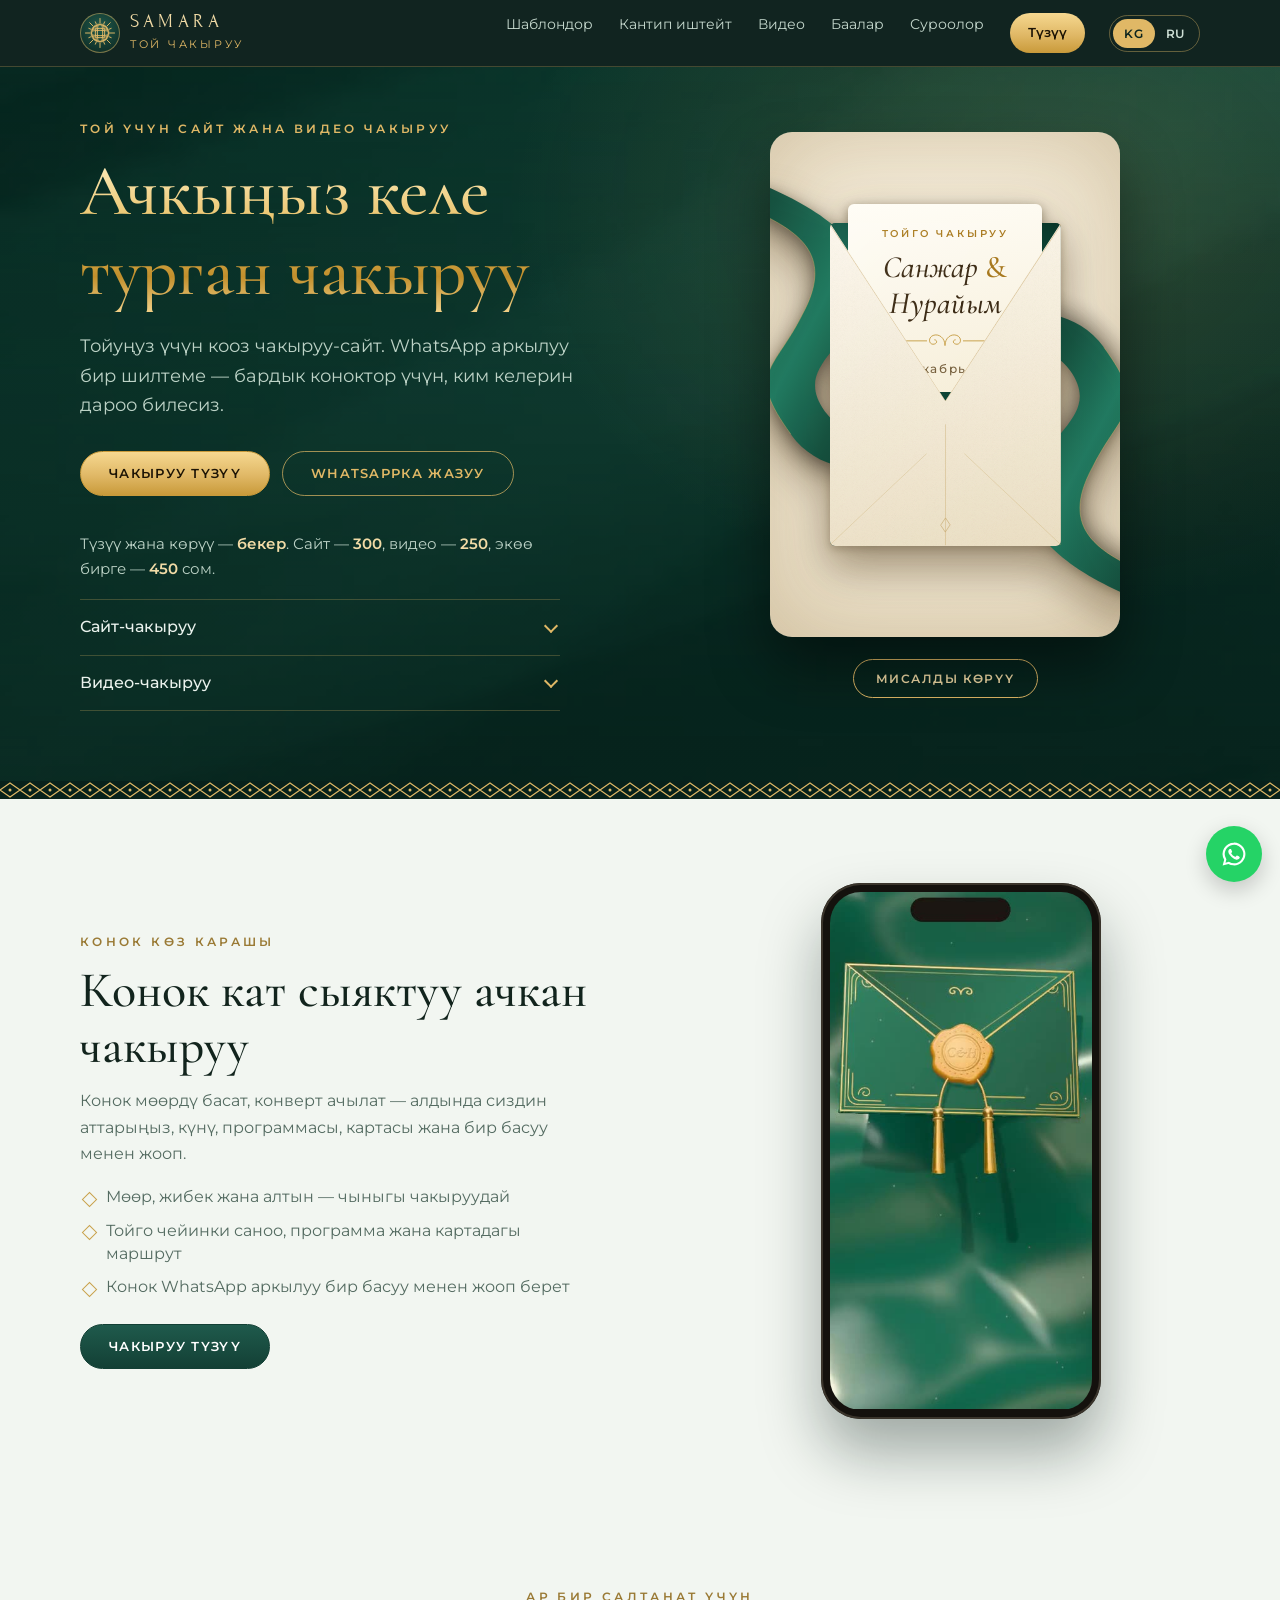
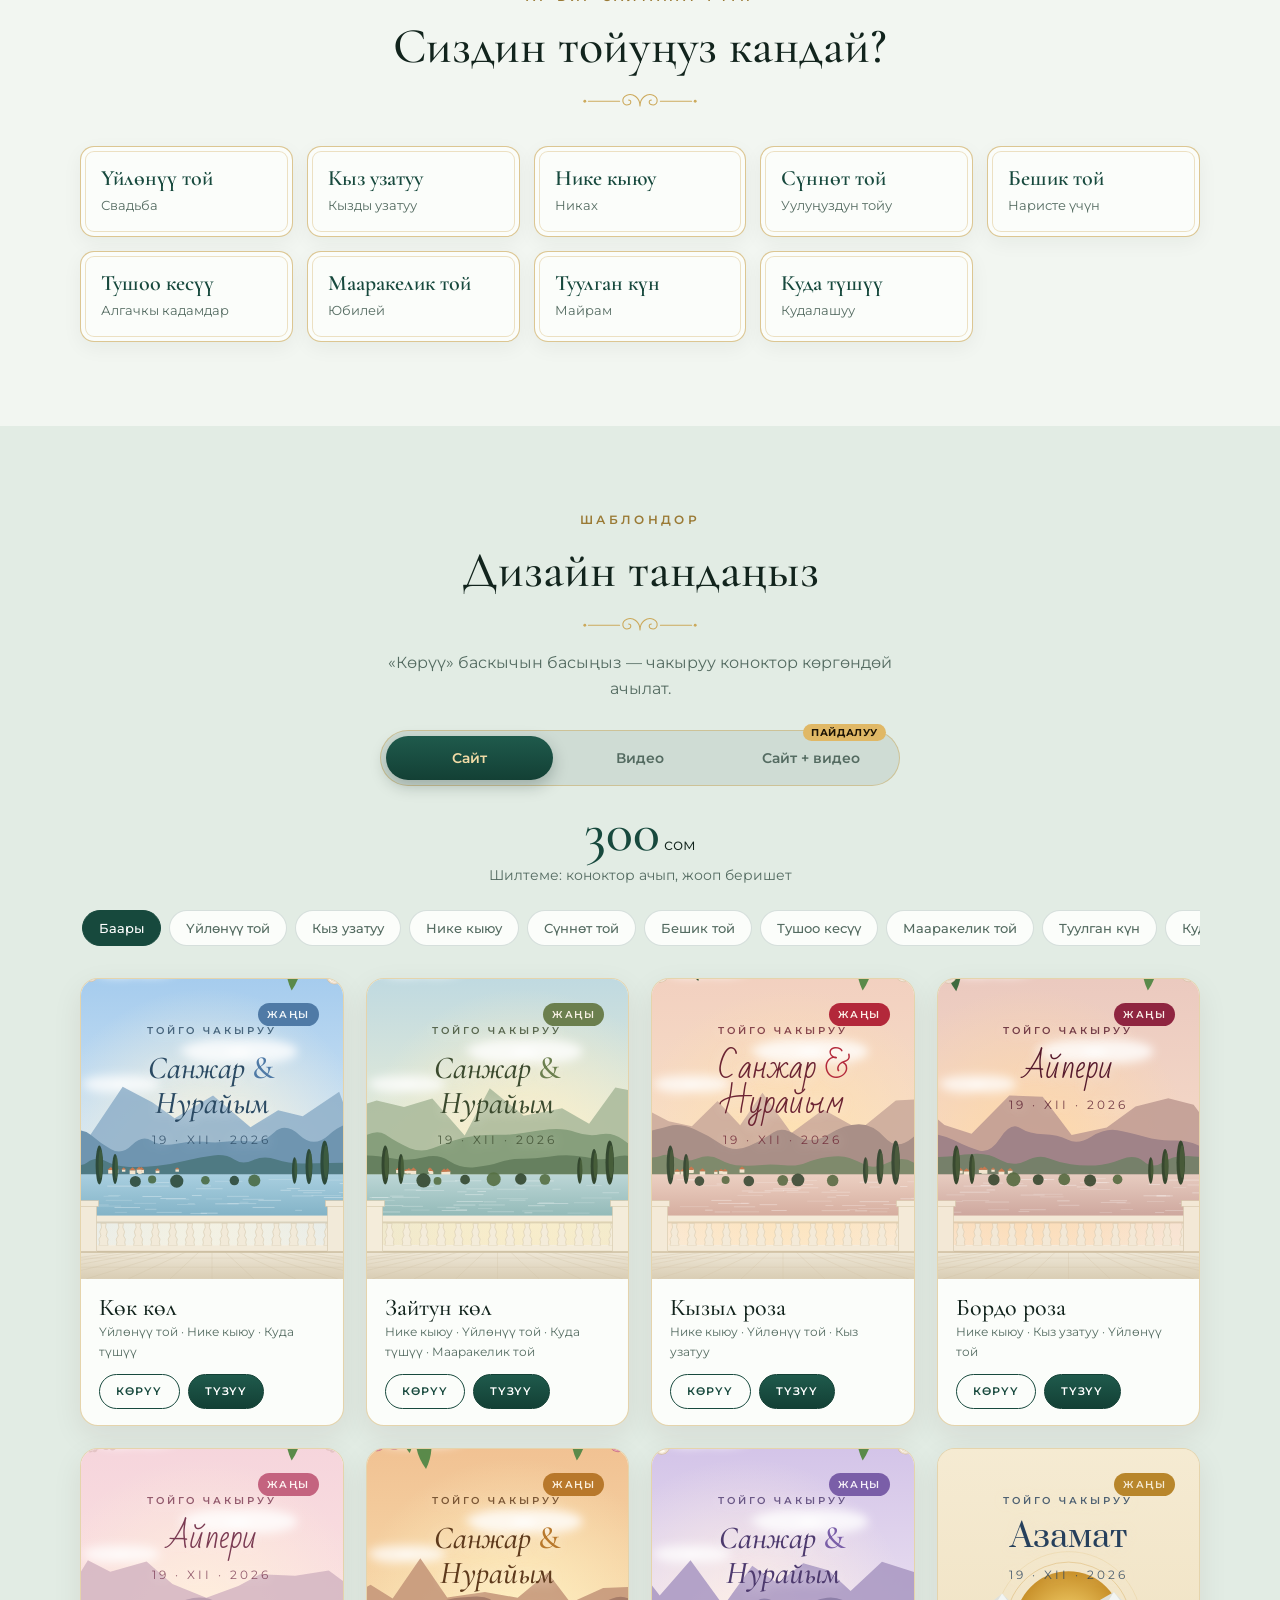
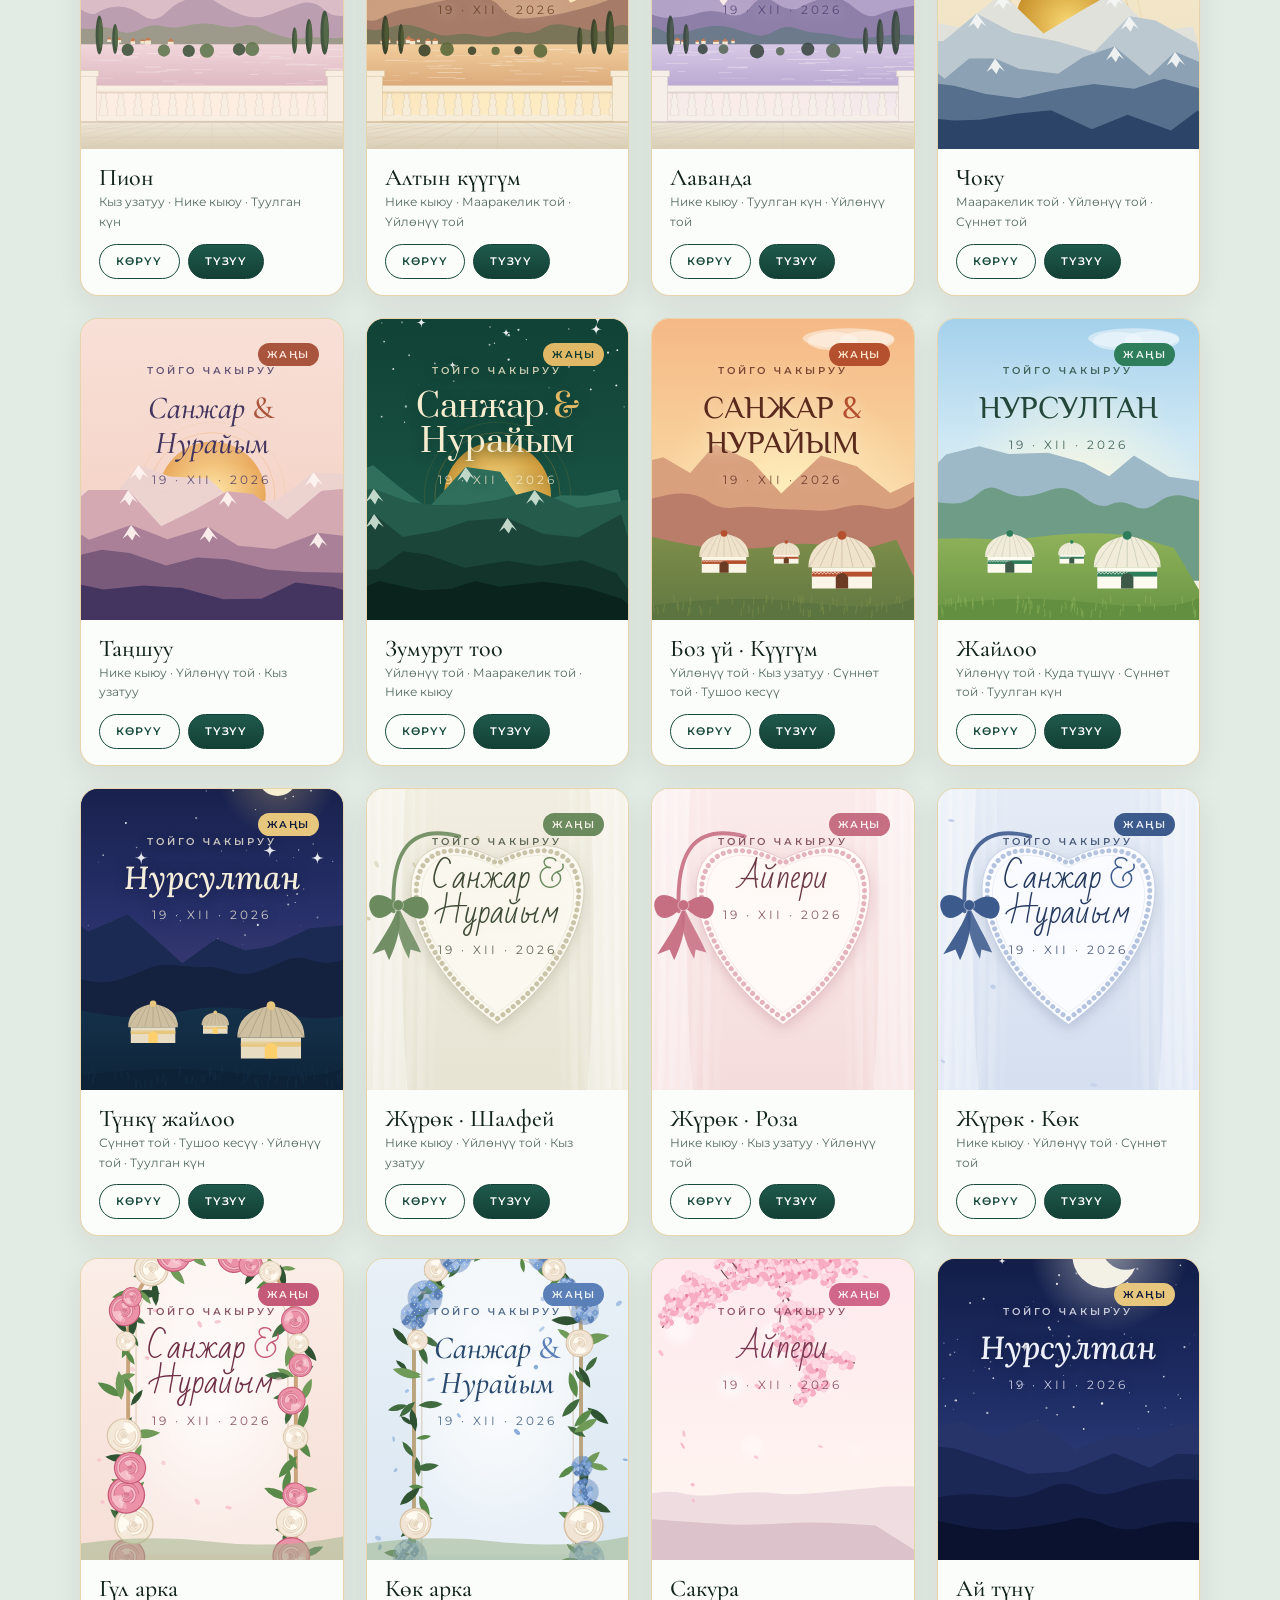
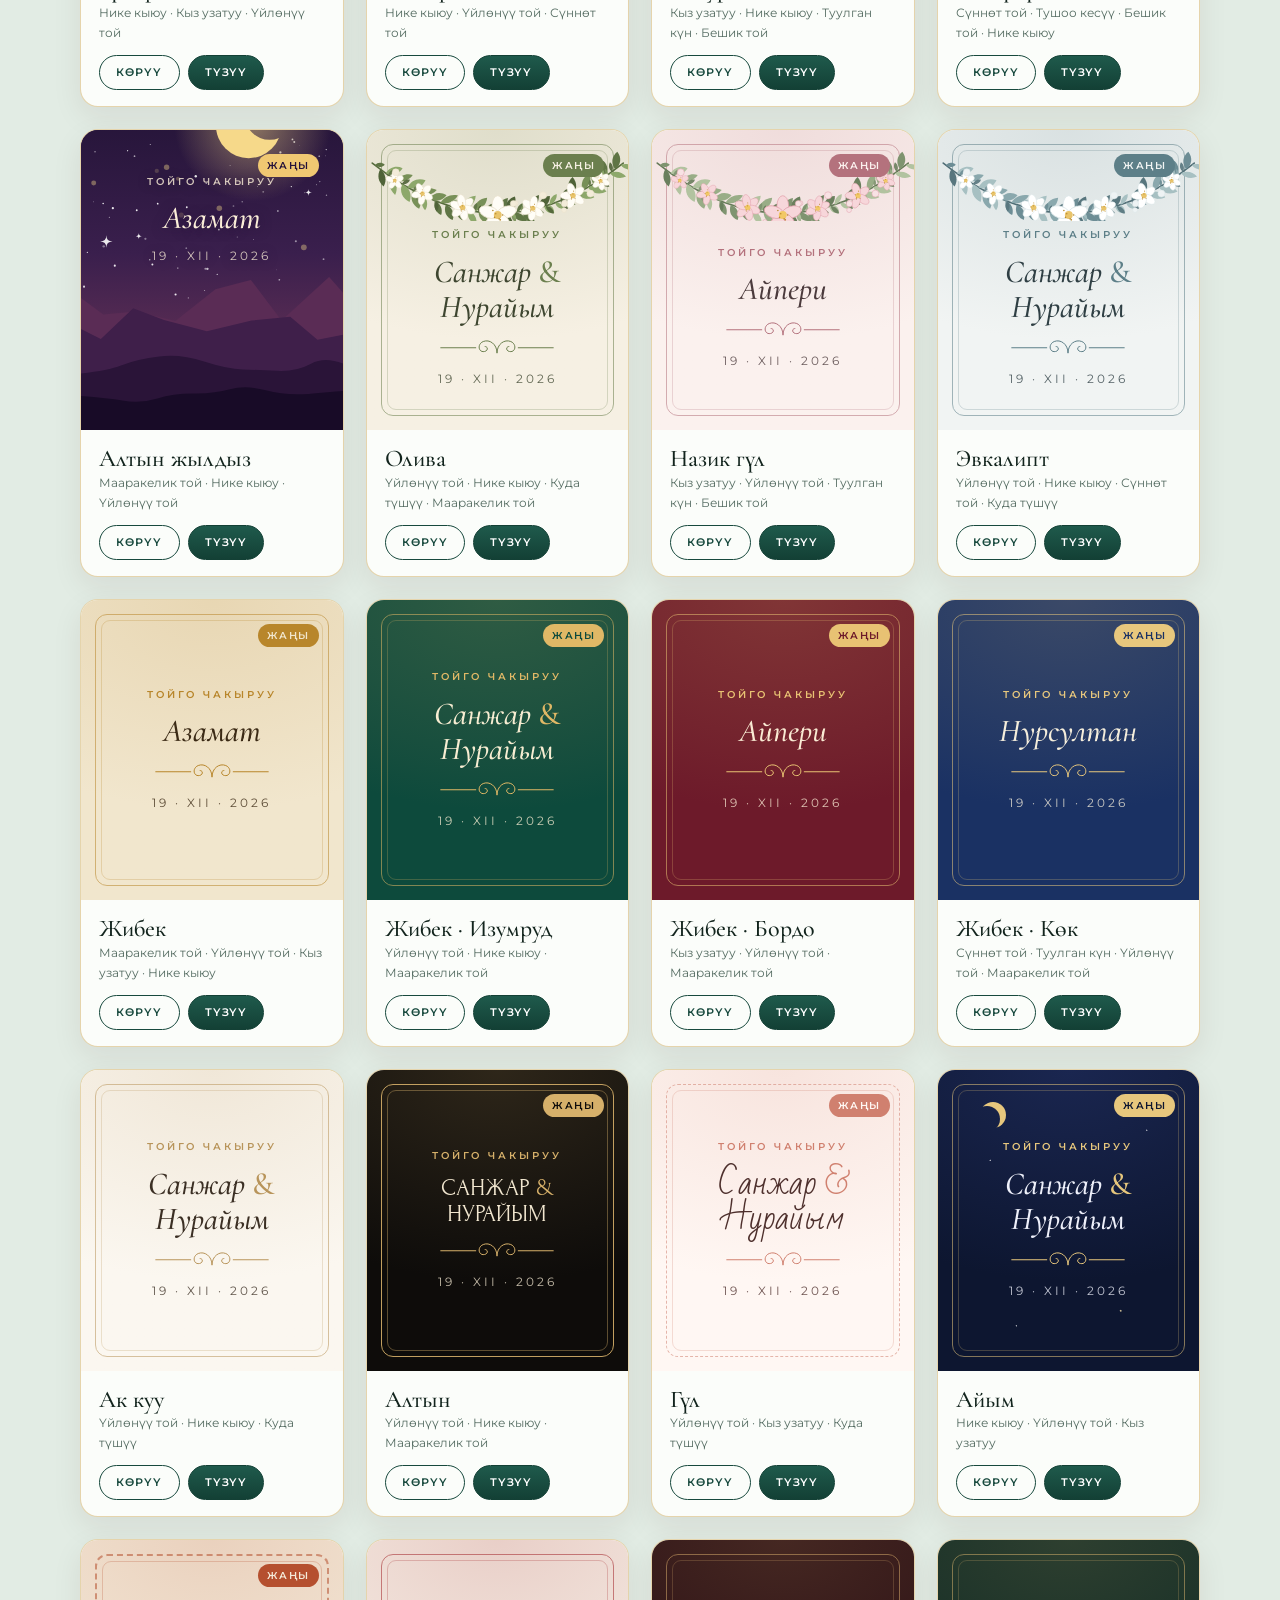
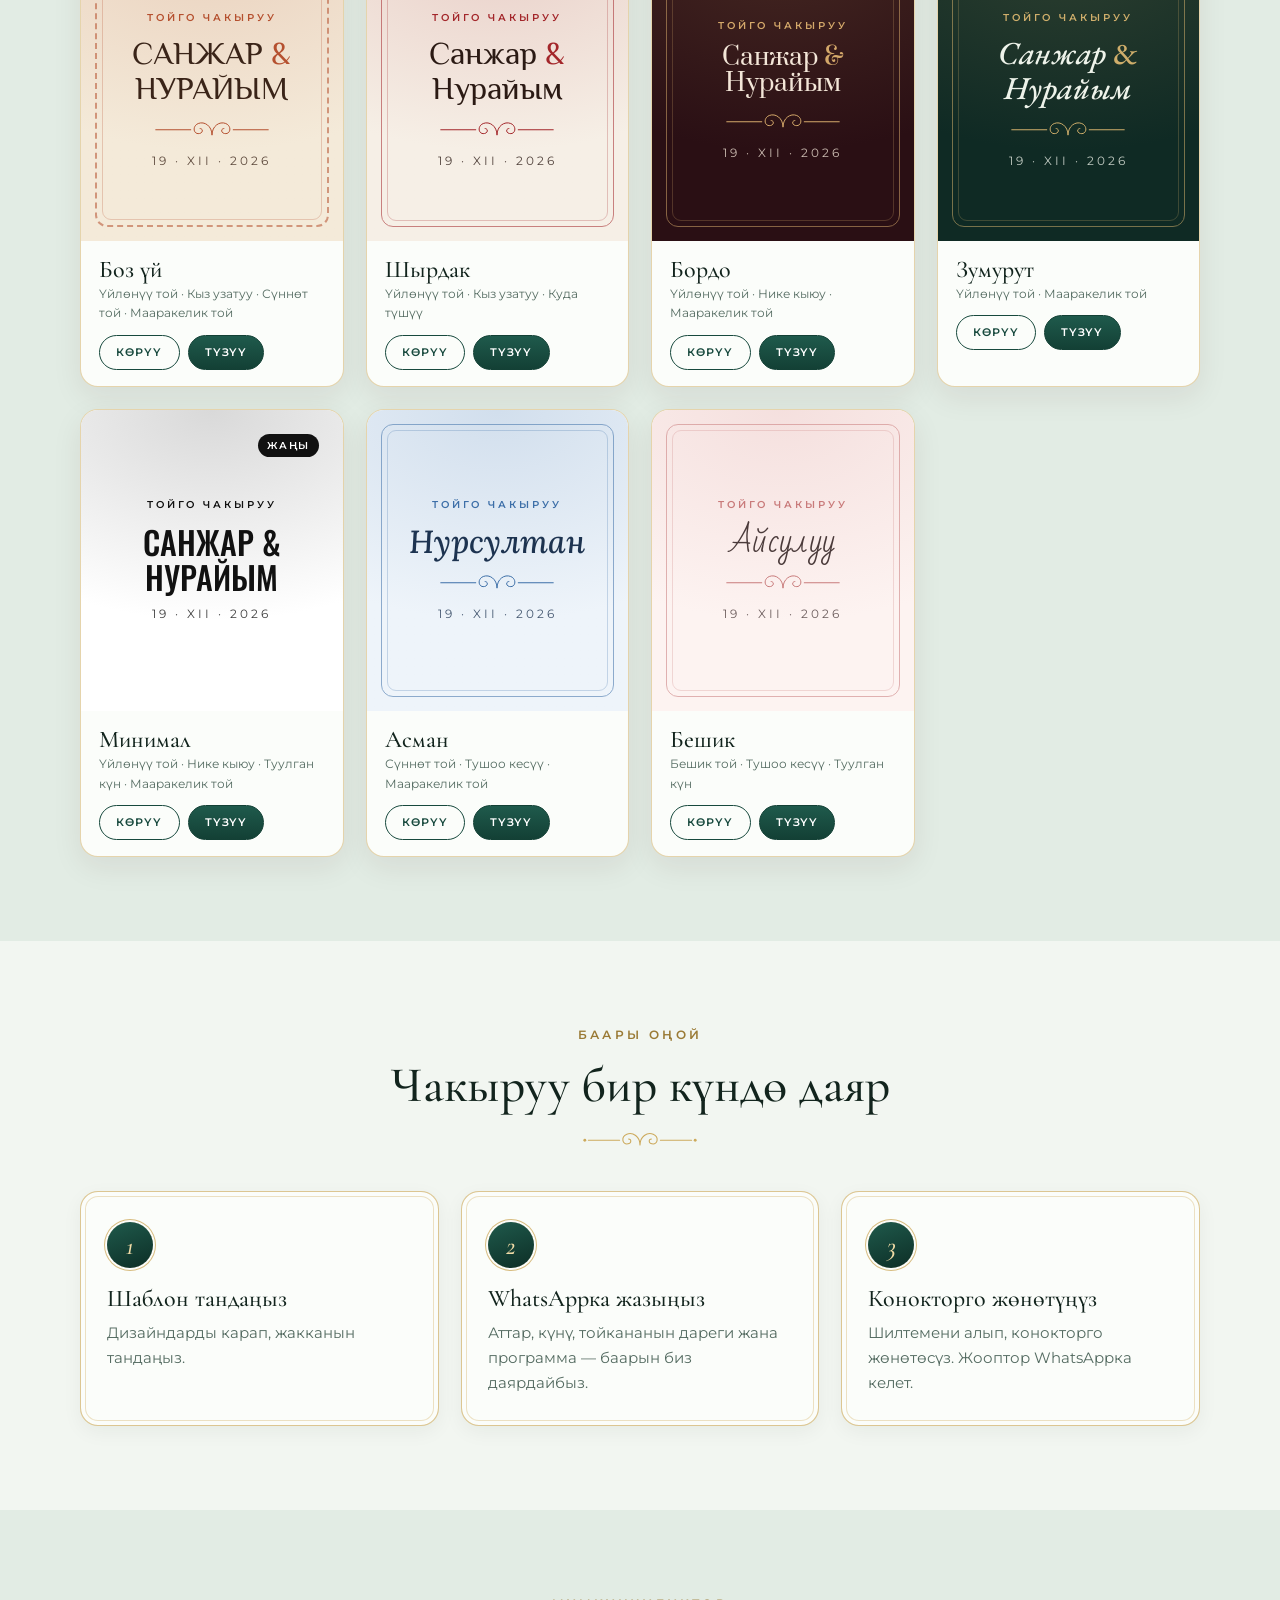
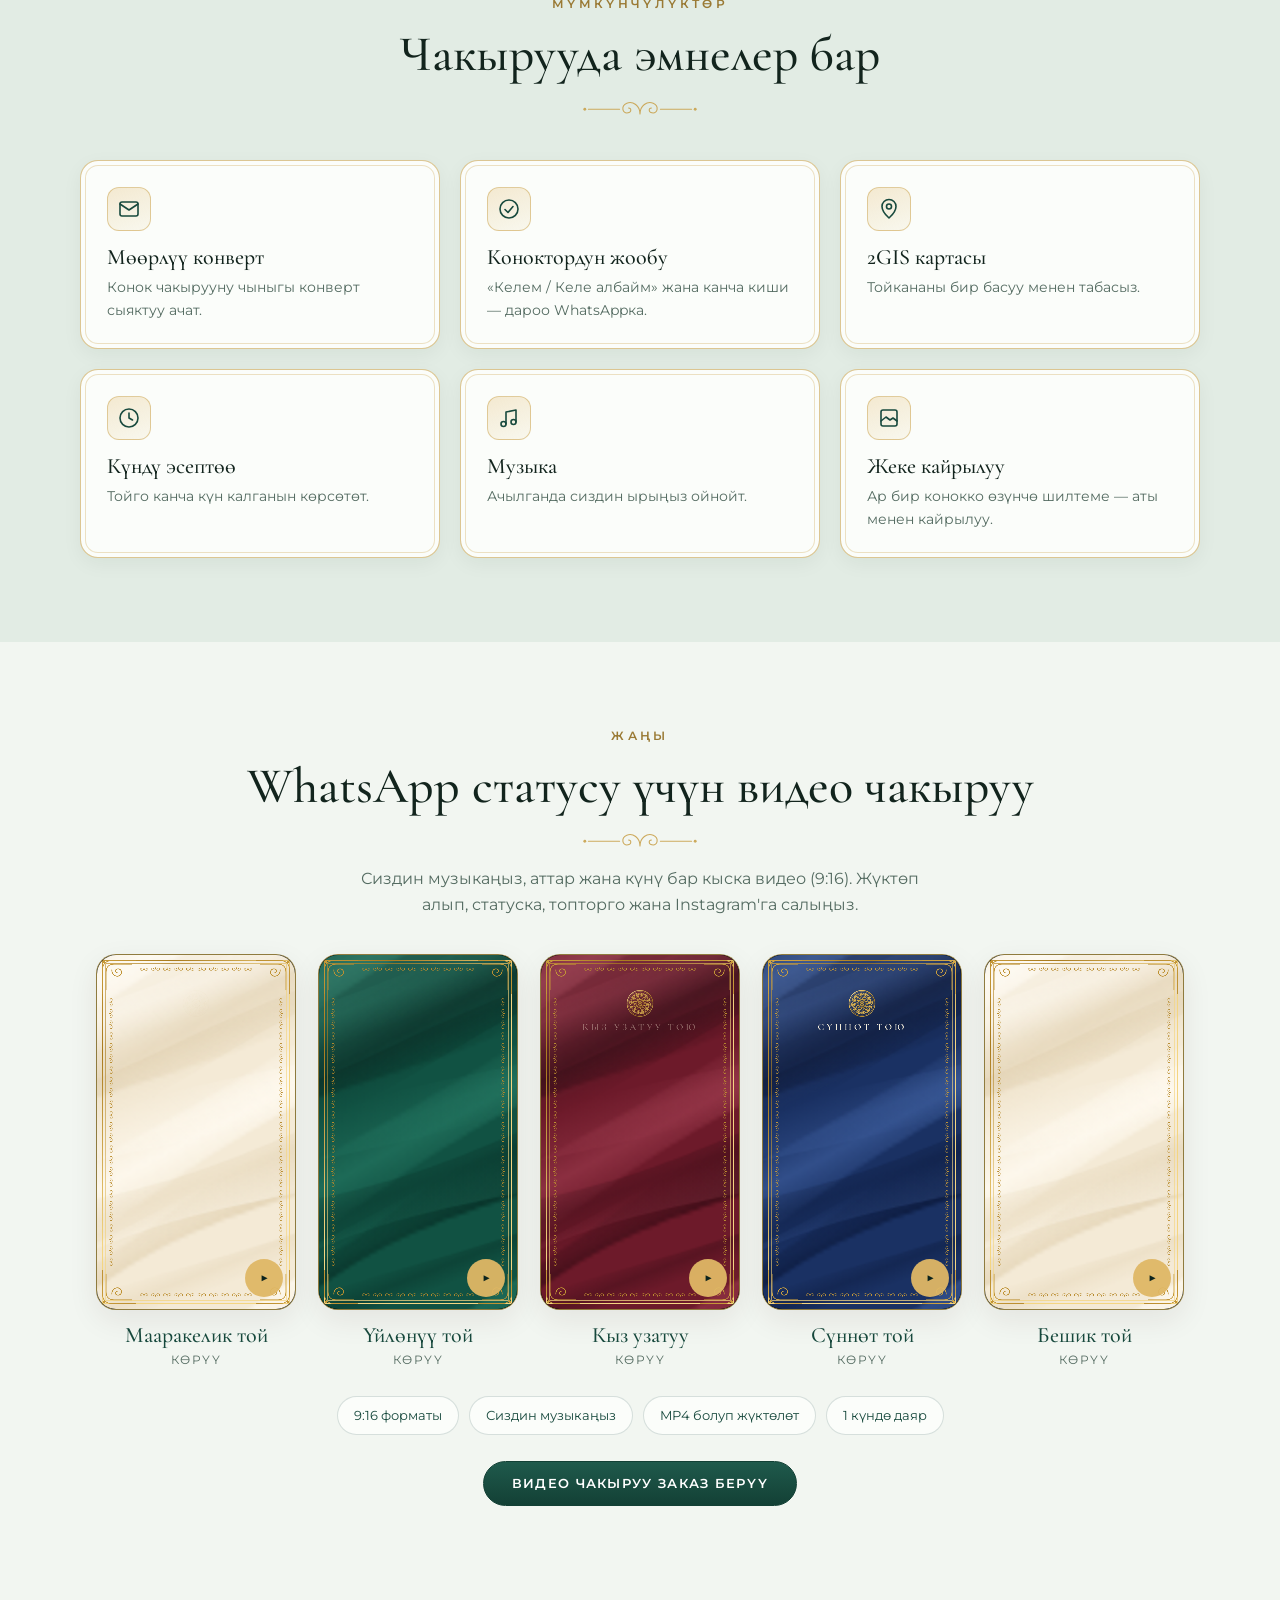
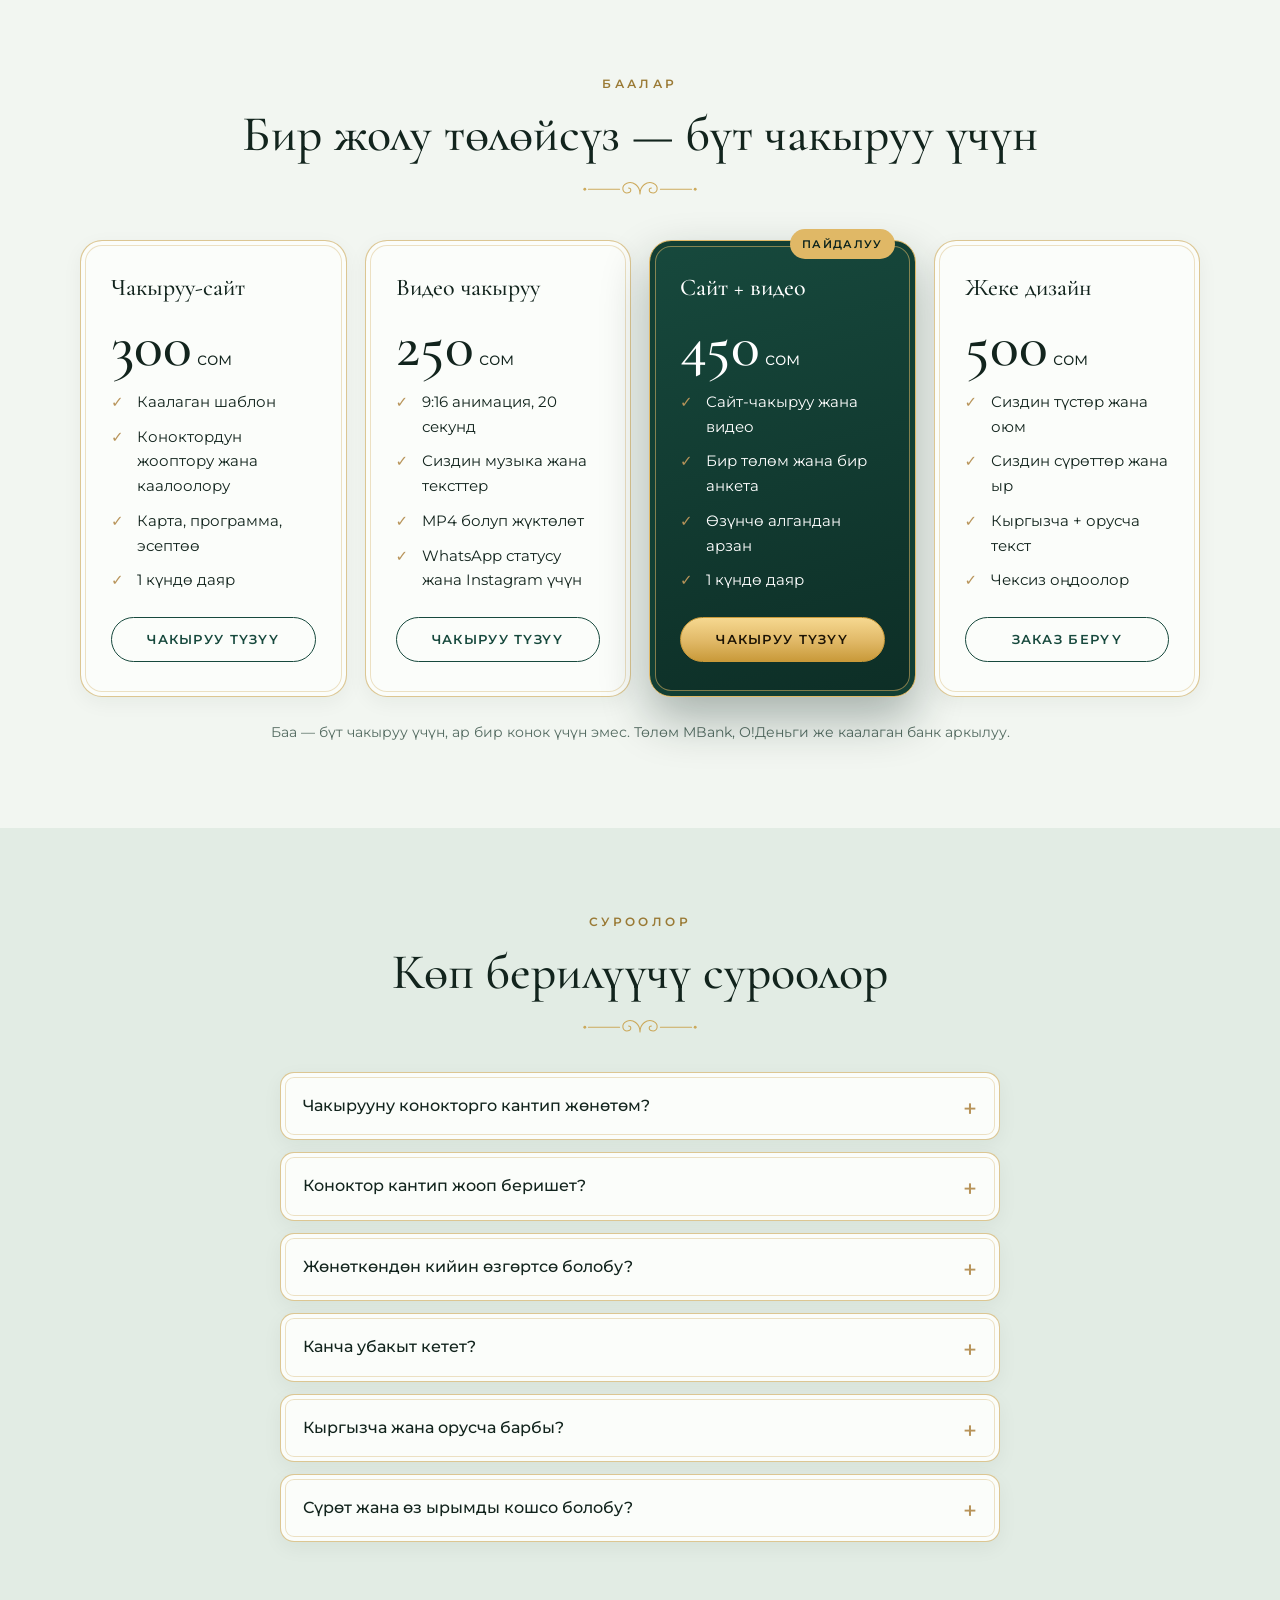
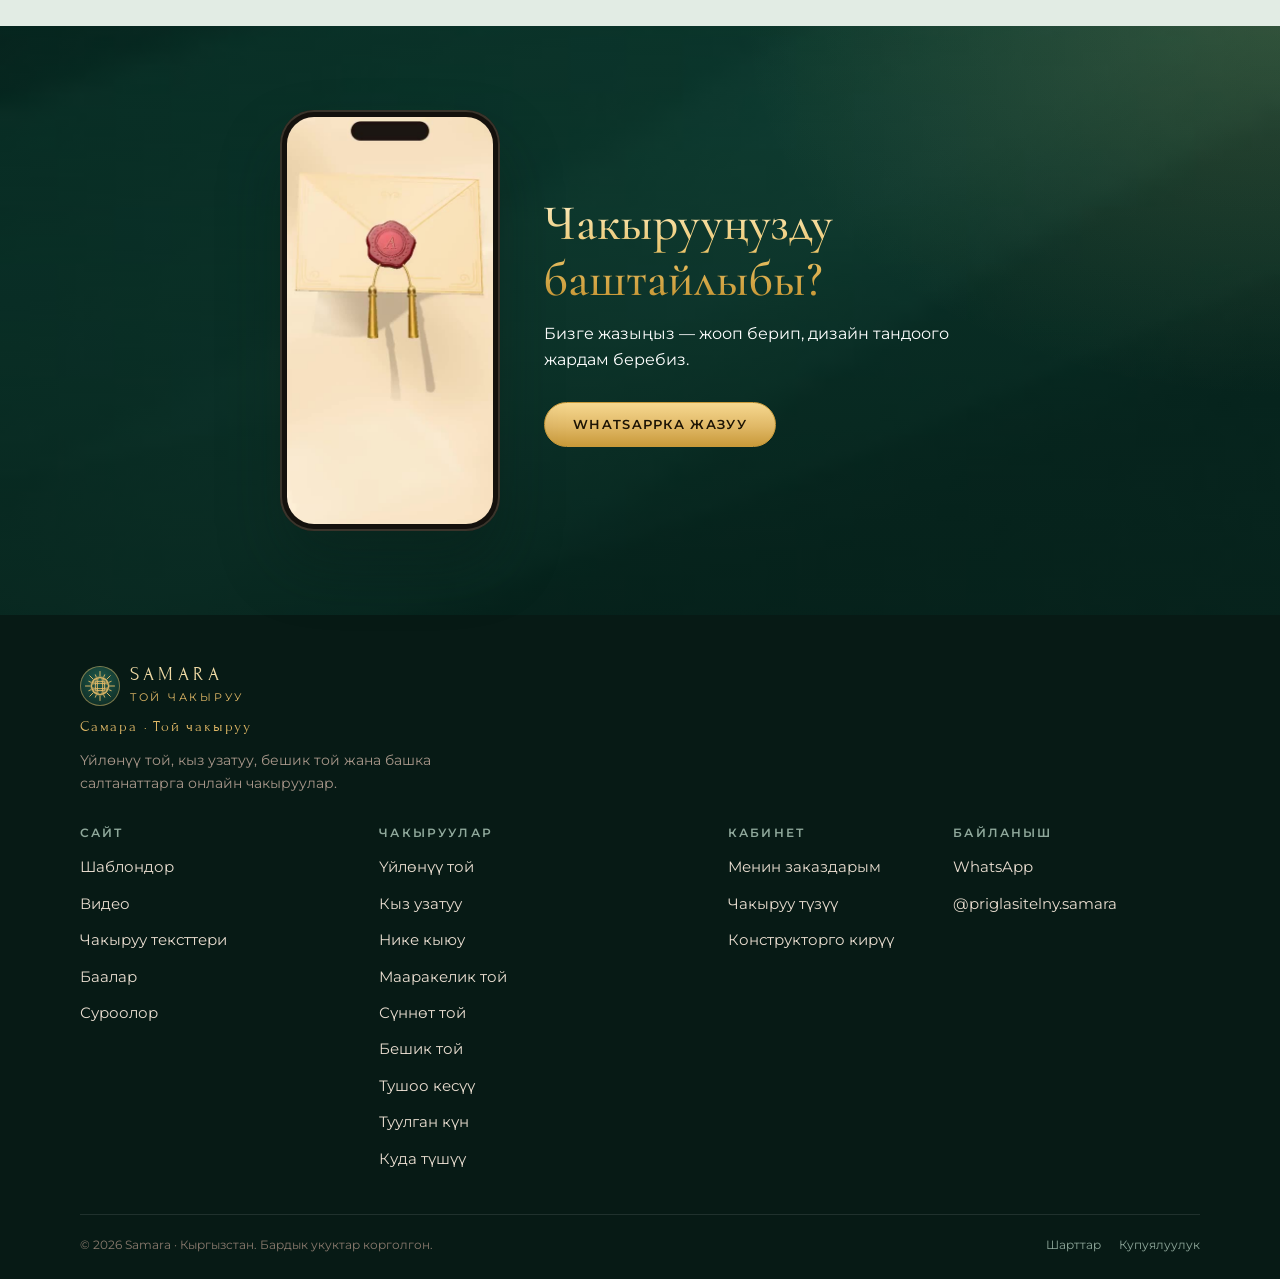
==== commit fd141465: "Envelope designer: patterns, frames, seal shapes/logo, tassels, own paper/background images Co-Autho" ====
--- a/index.html
+++ b/index.html
@@ -19,7 +19,7 @@
 <link rel="preconnect" href="https://fonts.gstatic.com" crossorigin>
 <link href="https://fonts.googleapis.com/css2?family=Cormorant+Garamond:ital,wght@0,400;0,500;0,600;1,400;1,500&family=Montserrat:wght@300;400;500;600&display=swap" rel="stylesheet">
 <link href="https://fonts.googleapis.com/css2?family=Forum&family=Prata&family=EB+Garamond:ital@1&family=Oswald:wght@600&family=Philosopher:wght@400;700&family=Lora:ital@1&family=Pacifico&family=Bad+Script&display=swap" rel="stylesheet">
-<link rel="stylesheet" href="css/style.css?v=39">
+<link rel="stylesheet" href="css/style.css?v=40">
 <script type="application/ld+json">
 {"@context":"https://schema.org","@graph":[
  {"@type":"Organization","name":"Samara","alternateName":"Самара · Той чакыруу","url":"https://samaratc.store/","logo":"https://samaratc.store/logo/samara-logo.png",
@@ -241,13 +241,13 @@
   <svg viewBox="0 0 32 32" width="28" height="28" aria-hidden="true"><path fill="currentColor" d="M16 3a13 13 0 0 0-11.2 19.6L3 29l6.6-1.7A13 13 0 1 0 16 3zm0 23.6a10.6 10.6 0 0 1-5.4-1.5l-.4-.2-3.9 1 1-3.8-.2-.4A10.6 10.6 0 1 1 16 26.6zm5.8-7.9c-.3-.2-1.9-.9-2.2-1s-.5-.2-.7.2-.8 1-1 1.2-.4.2-.7 0a8.7 8.7 0 0 1-4.3-3.8c-.3-.6.3-.5.9-1.6a.6.6 0 0 0 0-.5l-1-2.4c-.3-.6-.5-.5-.7-.5h-.6a1.2 1.2 0 0 0-.9.4 3.6 3.6 0 0 0-1.1 2.7 6.3 6.3 0 0 0 1.3 3.3 14.4 14.4 0 0 0 5.5 4.9c2 .9 2.8.9 3.9.8a3.3 3.3 0 0 0 2.1-1.5 2.7 2.7 0 0 0 .2-1.5c-.1-.2-.3-.3-.6-.4z"/></svg>
 </a>
 
-<script src="js/config.js?v=39"></script>
-<script src="js/scenes.js?v=39"></script>
-<script src="js/i18n.js?v=39"></script>
-<script src="js/botanic.js?v=39"></script>
-<script src="js/silk.js?v=39"></script>
-<script src="js/orders.js?v=39"></script>
-<script src="js/shell.js?v=39"></script>
-<script src="js/main.js?v=39"></script>
+<script src="js/config.js?v=40"></script>
+<script src="js/scenes.js?v=40"></script>
+<script src="js/i18n.js?v=40"></script>
+<script src="js/botanic.js?v=40"></script>
+<script src="js/silk.js?v=40"></script>
+<script src="js/orders.js?v=40"></script>
+<script src="js/shell.js?v=40"></script>
+<script src="js/main.js?v=40"></script>
 </body>
 </html>
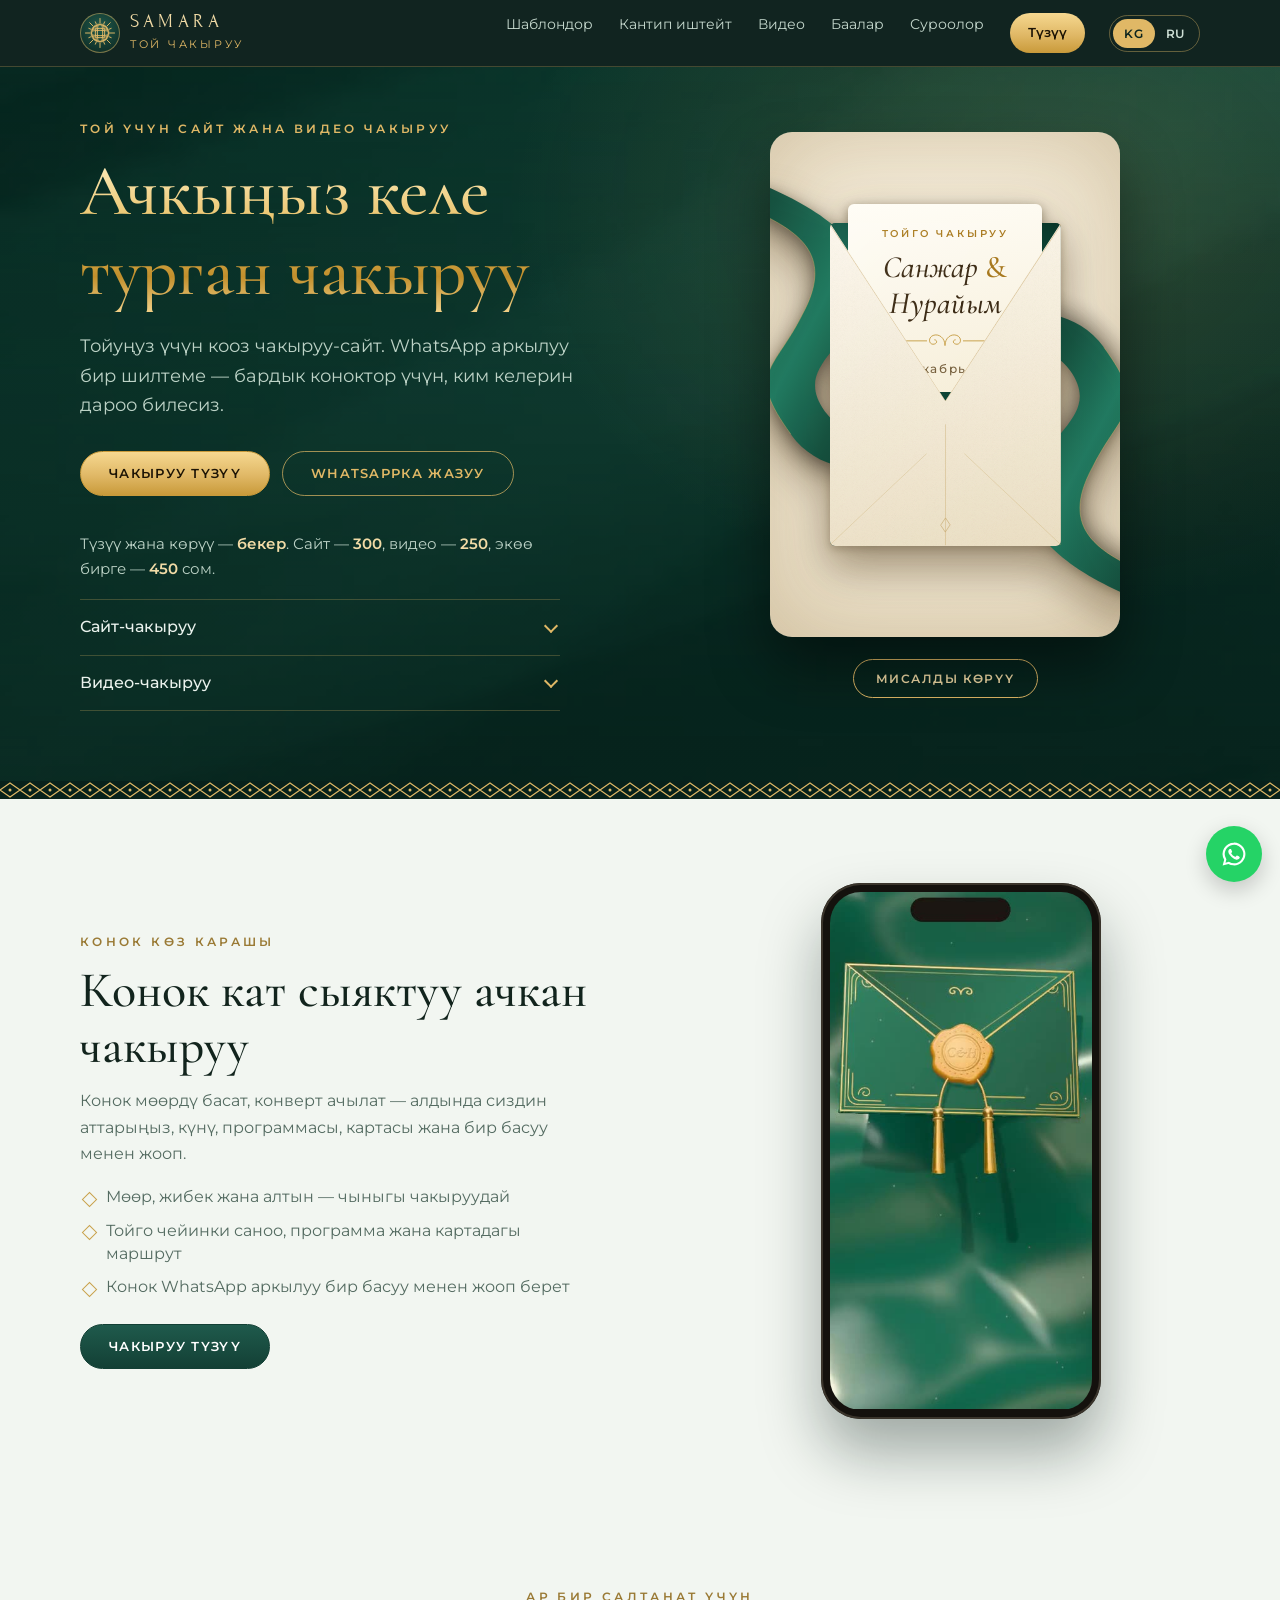
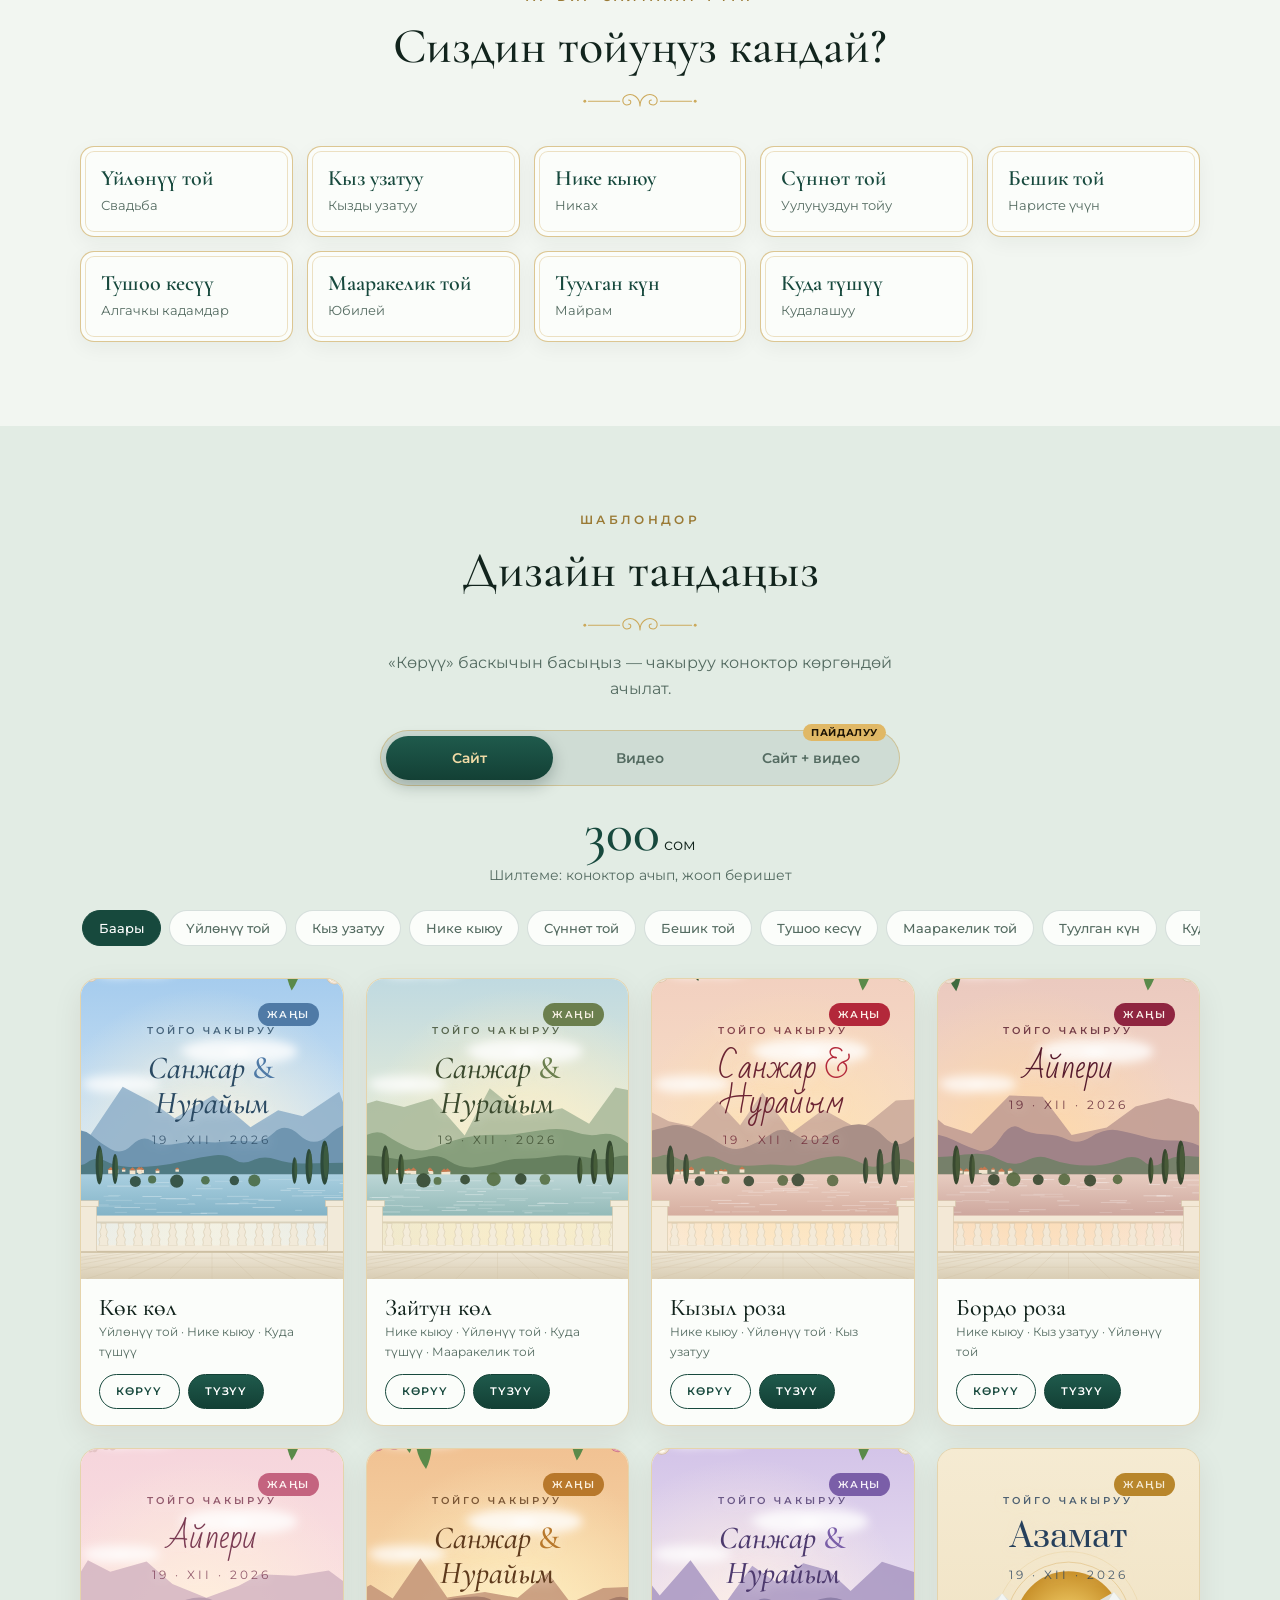
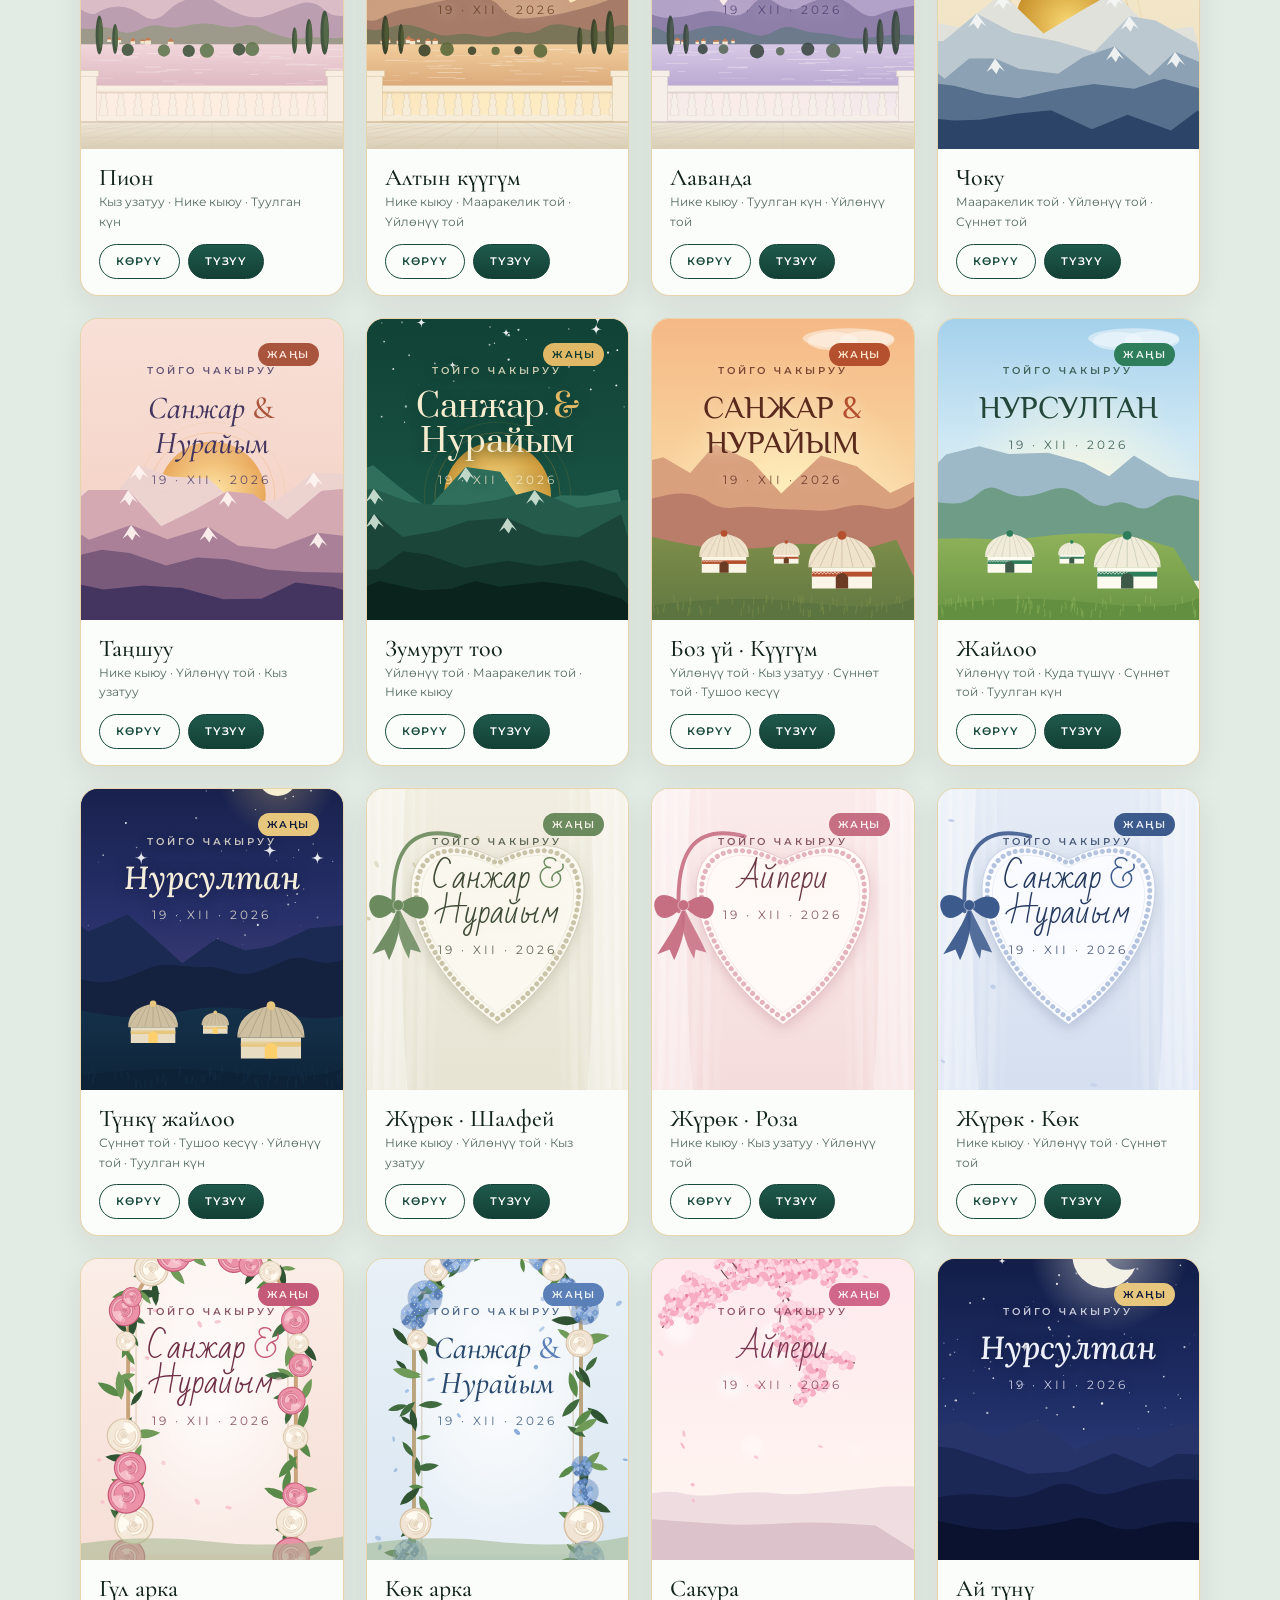
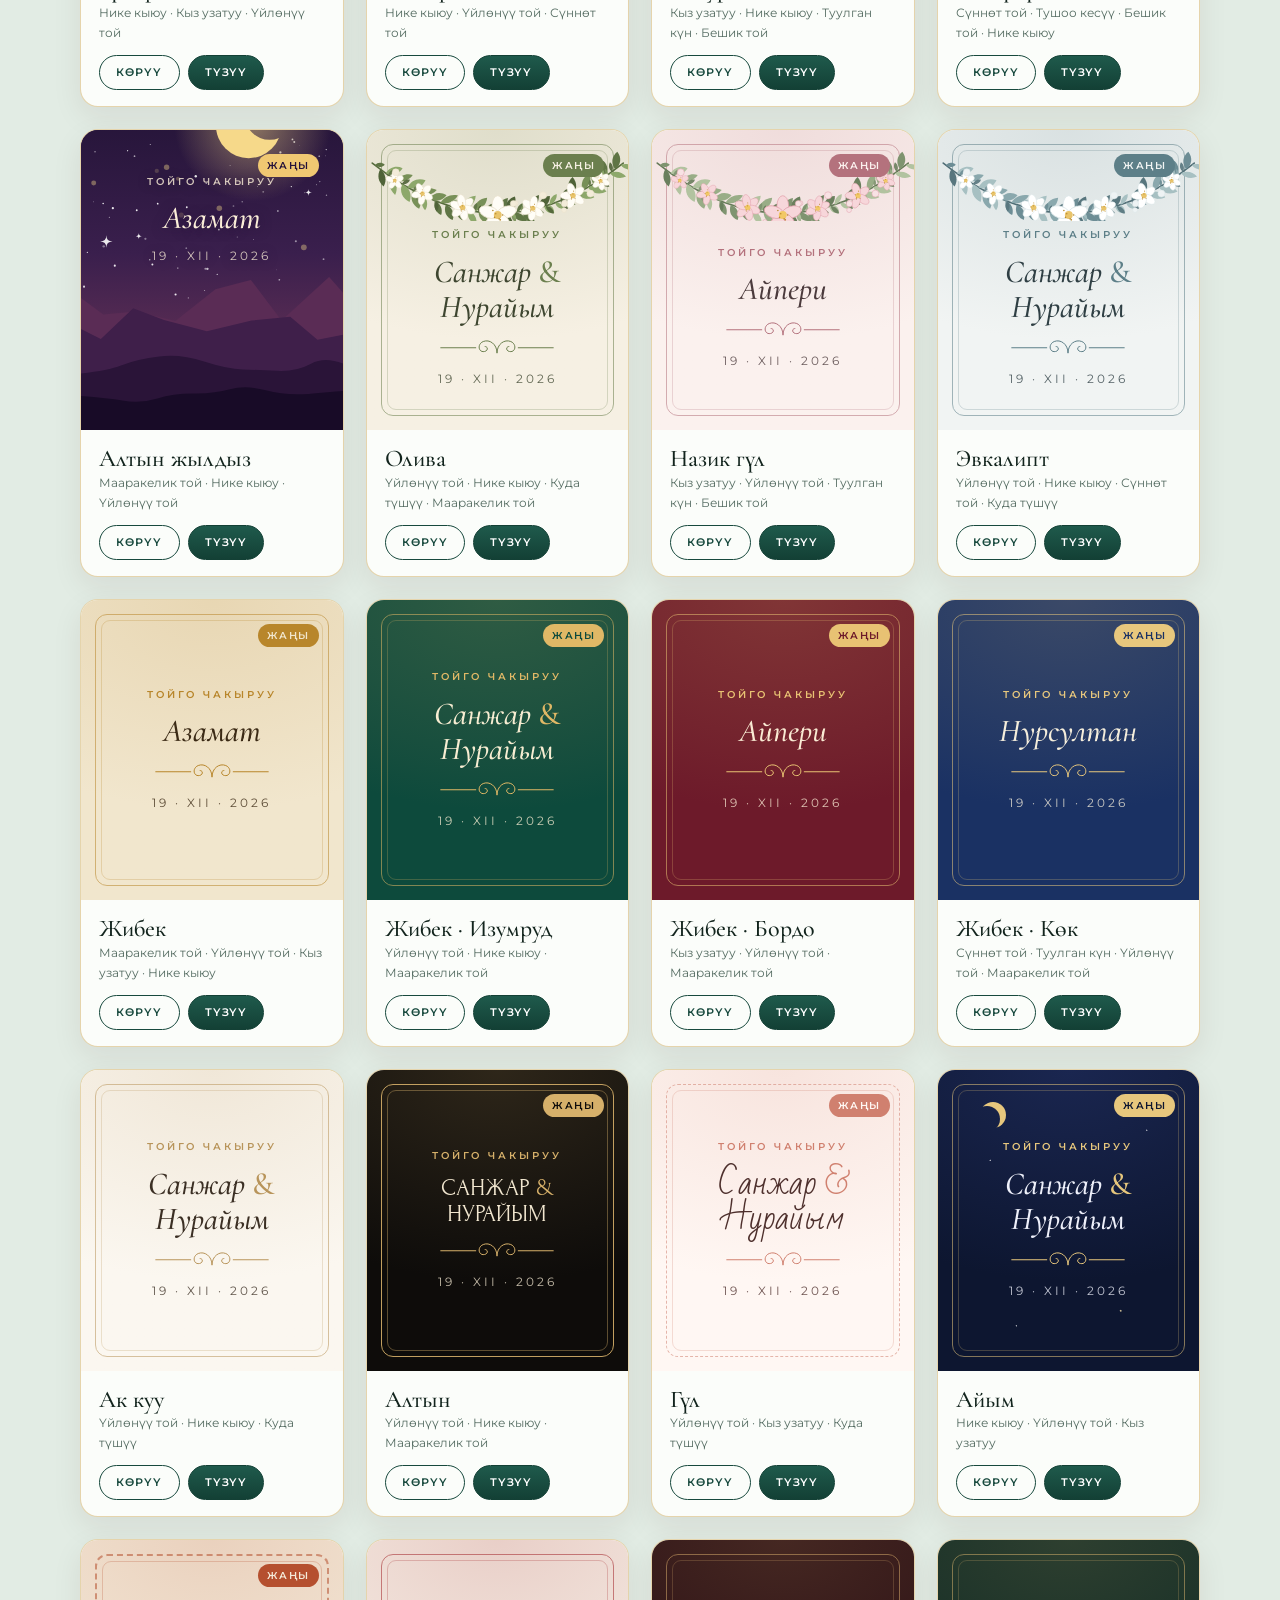
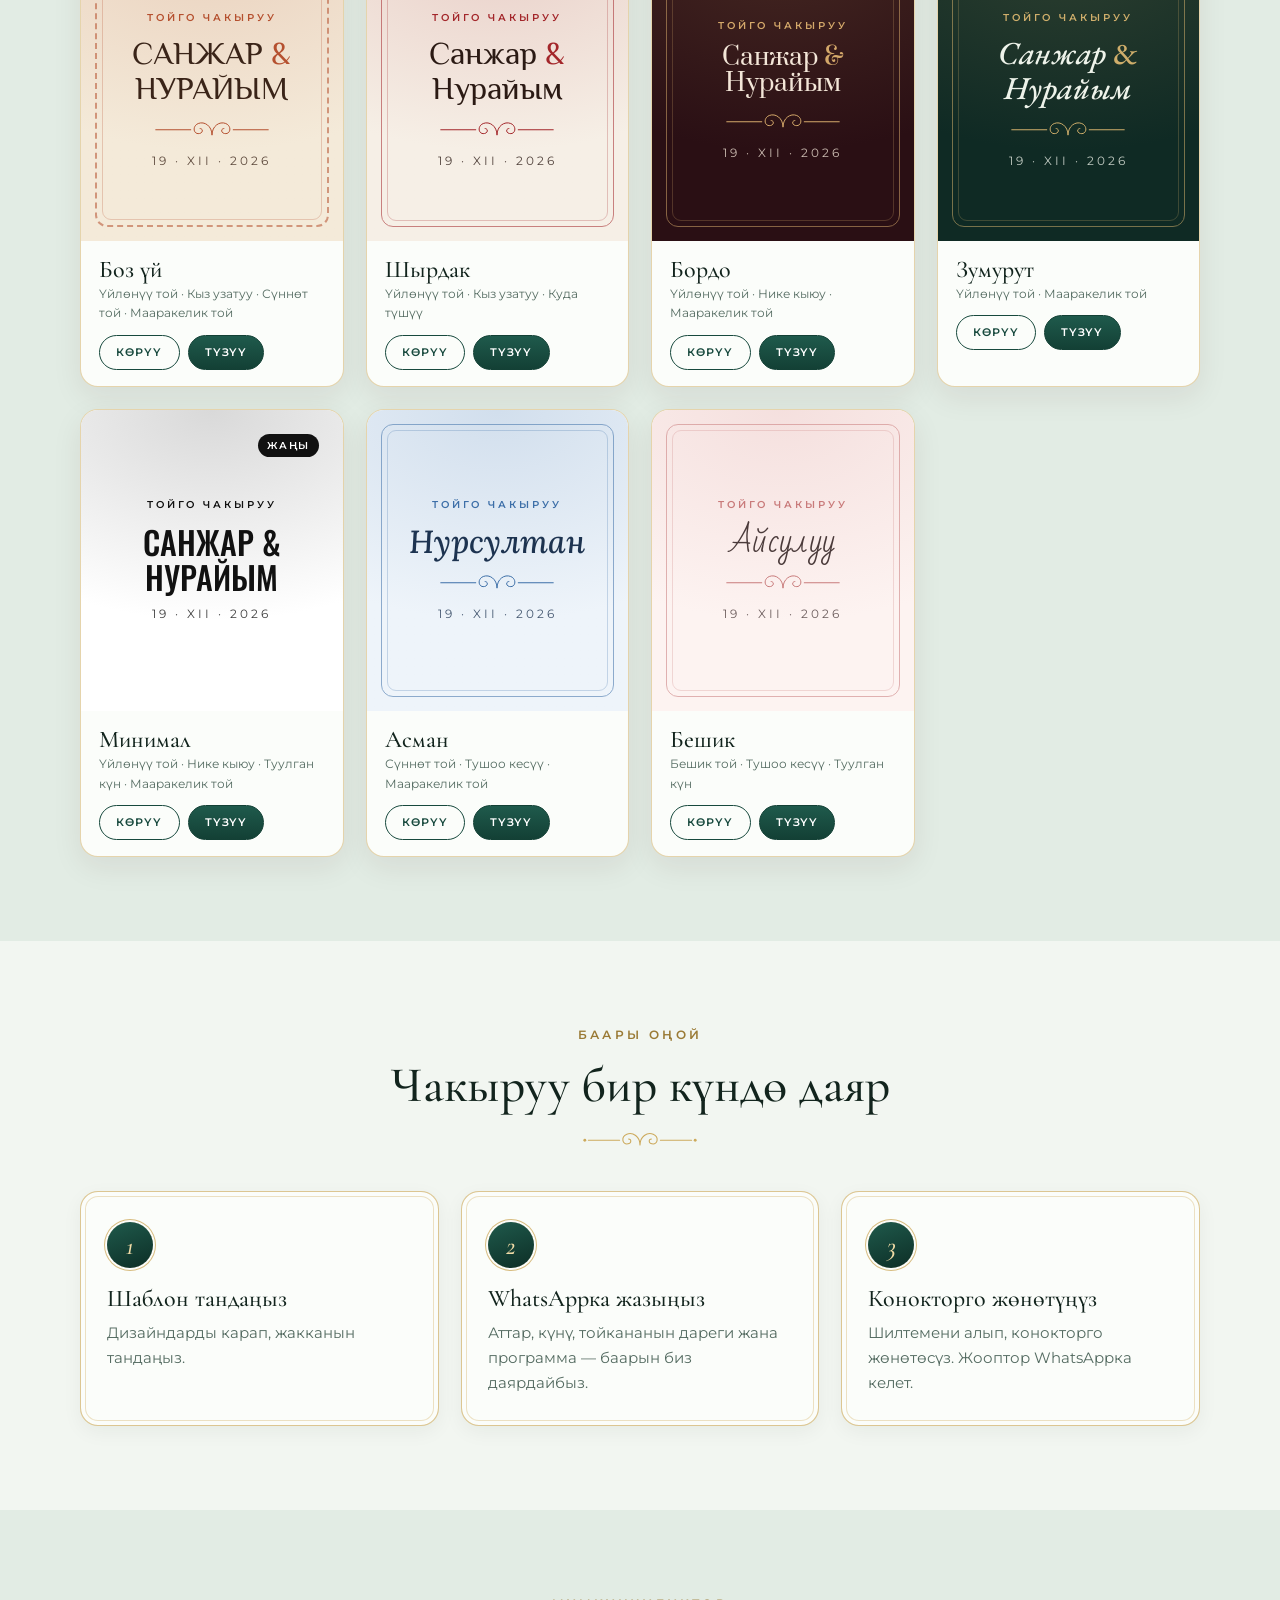
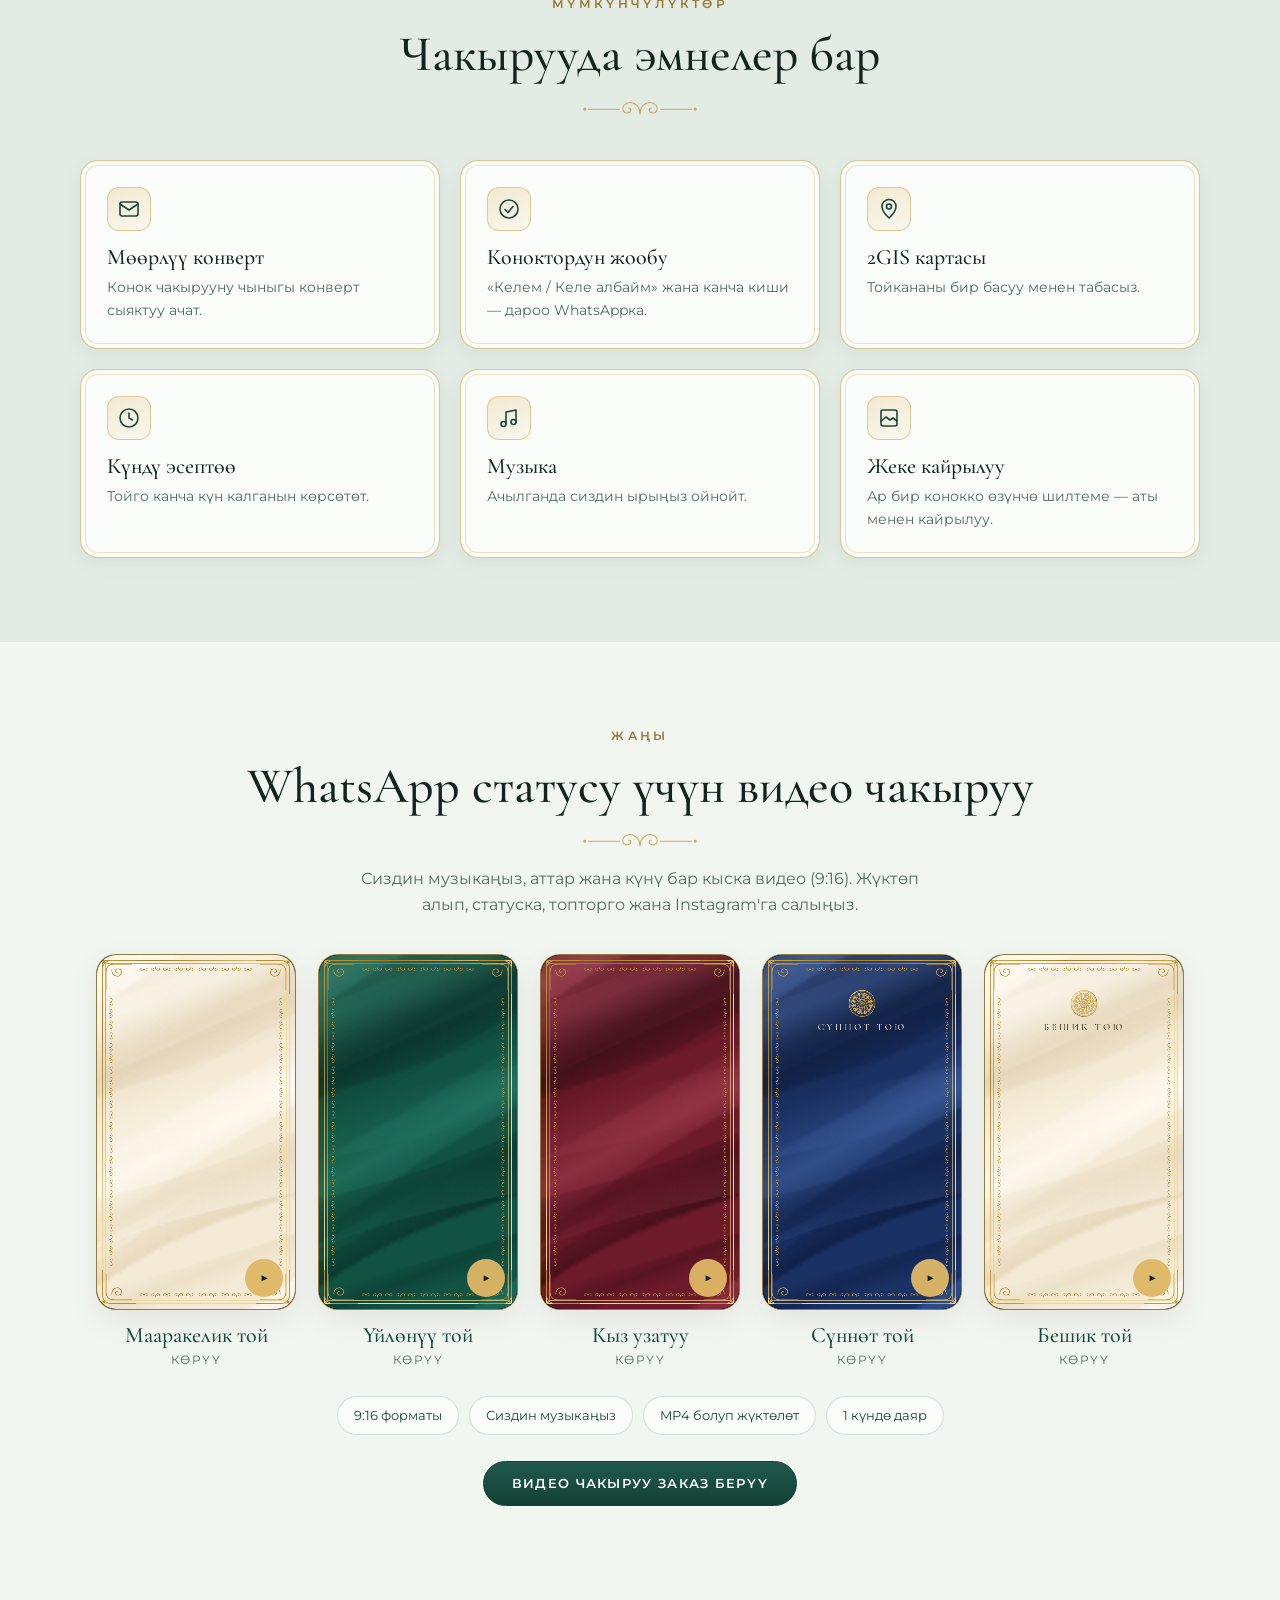
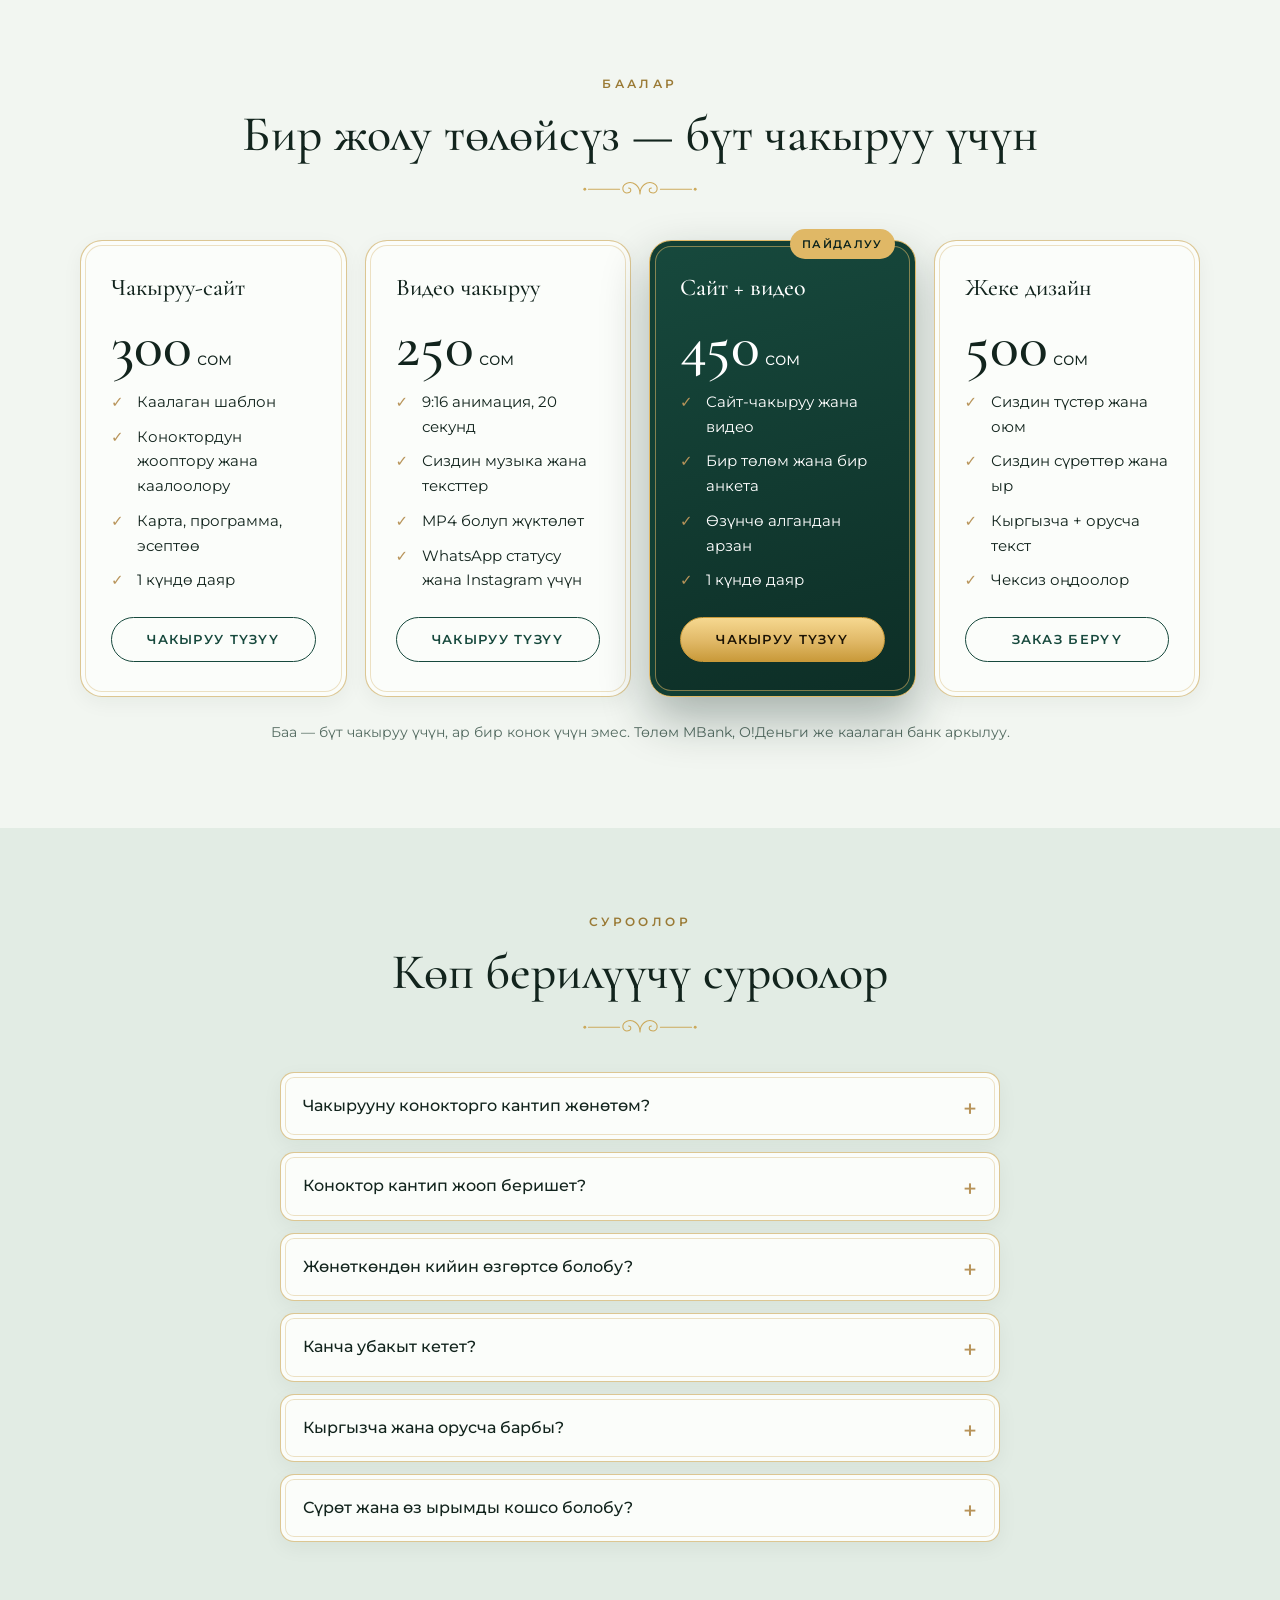
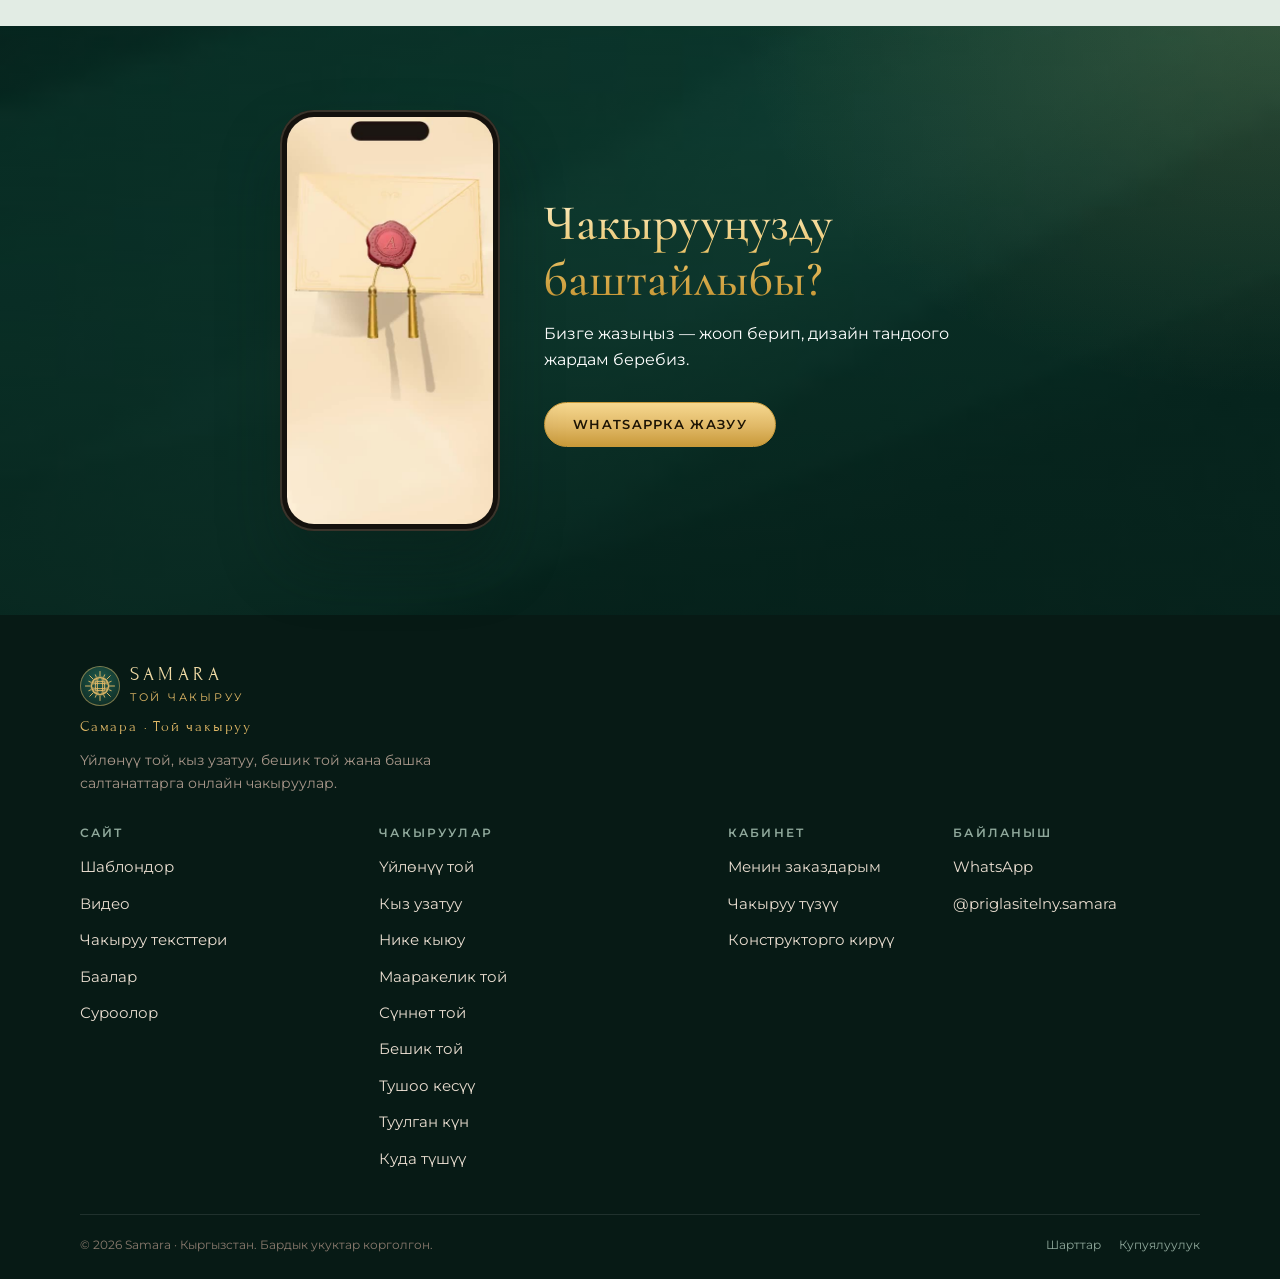
==== commit 86824eec: "Style editor: solid/gradient/photo backgrounds, compact color palette, shared by studio and customer" ====
--- a/index.html
+++ b/index.html
@@ -19,7 +19,7 @@
 <link rel="preconnect" href="https://fonts.gstatic.com" crossorigin>
 <link href="https://fonts.googleapis.com/css2?family=Cormorant+Garamond:ital,wght@0,400;0,500;0,600;1,400;1,500&family=Montserrat:wght@300;400;500;600&display=swap" rel="stylesheet">
 <link href="https://fonts.googleapis.com/css2?family=Forum&family=Prata&family=EB+Garamond:ital@1&family=Oswald:wght@600&family=Philosopher:wght@400;700&family=Lora:ital@1&family=Pacifico&family=Bad+Script&display=swap" rel="stylesheet">
-<link rel="stylesheet" href="css/style.css?v=40">
+<link rel="stylesheet" href="css/style.css?v=42">
 <script type="application/ld+json">
 {"@context":"https://schema.org","@graph":[
  {"@type":"Organization","name":"Samara","alternateName":"Самара · Той чакыруу","url":"https://samaratc.store/","logo":"https://samaratc.store/logo/samara-logo.png",
@@ -241,13 +241,13 @@
   <svg viewBox="0 0 32 32" width="28" height="28" aria-hidden="true"><path fill="currentColor" d="M16 3a13 13 0 0 0-11.2 19.6L3 29l6.6-1.7A13 13 0 1 0 16 3zm0 23.6a10.6 10.6 0 0 1-5.4-1.5l-.4-.2-3.9 1 1-3.8-.2-.4A10.6 10.6 0 1 1 16 26.6zm5.8-7.9c-.3-.2-1.9-.9-2.2-1s-.5-.2-.7.2-.8 1-1 1.2-.4.2-.7 0a8.7 8.7 0 0 1-4.3-3.8c-.3-.6.3-.5.9-1.6a.6.6 0 0 0 0-.5l-1-2.4c-.3-.6-.5-.5-.7-.5h-.6a1.2 1.2 0 0 0-.9.4 3.6 3.6 0 0 0-1.1 2.7 6.3 6.3 0 0 0 1.3 3.3 14.4 14.4 0 0 0 5.5 4.9c2 .9 2.8.9 3.9.8a3.3 3.3 0 0 0 2.1-1.5 2.7 2.7 0 0 0 .2-1.5c-.1-.2-.3-.3-.6-.4z"/></svg>
 </a>
 
-<script src="js/config.js?v=40"></script>
-<script src="js/scenes.js?v=40"></script>
-<script src="js/i18n.js?v=40"></script>
-<script src="js/botanic.js?v=40"></script>
-<script src="js/silk.js?v=40"></script>
-<script src="js/orders.js?v=40"></script>
-<script src="js/shell.js?v=40"></script>
-<script src="js/main.js?v=40"></script>
+<script src="js/config.js?v=42"></script>
+<script src="js/scenes.js?v=42"></script>
+<script src="js/i18n.js?v=42"></script>
+<script src="js/botanic.js?v=42"></script>
+<script src="js/silk.js?v=42"></script>
+<script src="js/orders.js?v=42"></script>
+<script src="js/shell.js?v=42"></script>
+<script src="js/main.js?v=42"></script>
 </body>
 </html>
--- a/css/style.css
+++ b/css/style.css
@@ -614,14 +614,14 @@
 @media (max-width: 600px) { .rv-card { width: 140px; } .rv-card .tp-names { font-size: 19px; } .rv-wall { gap: 12px; } }
 
 /* «Сахна» карточкалары */
-.tpl-preview.tp-scn, .tpl-preview[class*=" tp-scn-"] { justify-content: flex-start; padding-top: 17%; overflow: hidden; }
+.tpl-preview.tp-scn, .tpl-preview[class*=" tp-scn-"], .tpl-preview.tp-scn, .tpl-preview[class*=" tp-ct-"] { justify-content: flex-start; padding-top: 17%; overflow: hidden; }
 .tp-art { position: absolute; inset: 0; width: 100%; height: 100%; object-fit: cover; object-position: 50% 100%; z-index: 0; }
-.tpl-preview[class*=" tp-scn-"] > :not(.tp-art) { position: relative; z-index: 1; }
-.tpl-preview[class*=" tp-scn-"] .tp-frame, .tpl-preview[class*=" tp-scn-"] .tp-orn { display: none; }
-.tpl-preview[class*=" tp-scn-"] .tp-new { position: absolute; }
-.tpl-preview[class*=" tp-scn-"] .tp-names, .tpl-preview[class*=" tp-scn-"] .tp-date, .tpl-preview[class*=" tp-scn-"] .tp-eyebrow { text-shadow: 0 1px 12px color-mix(in srgb, var(--tb) 80%, transparent); }
-.tpl-preview[class*=" tp-scn-"] .tp-eyebrow { color: var(--ti); opacity: .8; }
-.rv-card[class*=" tp-scn-"] { padding-top: 14%; }
+.tpl-preview[class*=" tp-scn-"] > :not(.tp-art), .tpl-preview[class*=" tp-ct-"] > :not(.tp-art) { position: relative; z-index: 1; }
+.tpl-preview[class*=" tp-scn-"] .tp-frame, .tpl-preview[class*=" tp-scn-"] .tp-orn, .tpl-preview[class*=" tp-ct-"] .tp-frame, .tpl-preview[class*=" tp-ct-"] .tp-orn { display: none; }
+.tpl-preview[class*=" tp-scn-"] .tp-new, .tpl-preview[class*=" tp-ct-"] .tp-new { position: absolute; }
+.tpl-preview[class*=" tp-scn-"] .tp-names, .tpl-preview[class*=" tp-scn-"] .tp-date, .tpl-preview[class*=" tp-scn-"] .tp-eyebrow, .tpl-preview[class*=" tp-ct-"] .tp-names, .tpl-preview[class*=" tp-ct-"] .tp-date, .tpl-preview[class*=" tp-ct-"] .tp-eyebrow { text-shadow: 0 1px 12px color-mix(in srgb, var(--tb) 80%, transparent); }
+.tpl-preview[class*=" tp-scn-"] .tp-eyebrow, .tpl-preview[class*=" tp-ct-"] .tp-eyebrow { color: var(--ti); opacity: .8; }
+.rv-card[class*=" tp-scn-"], .rv-card[class*=" tp-ct-"] { padding-top: 14%; }
 
 .rvx.wall .rv-veil { opacity: 1; }
 .rv-wall { opacity: 0; transition: opacity .6s ease; } .rvx.wall .rv-wall { opacity: 1; }
@@ -750,3 +750,7 @@
 .rv-phone { aspect-ratio: auto; height: auto; width: min(280px, 60vw, 32dvh); }
 @media (min-width: 900px) { .rv-phone { width: min(300px, 34dvh); } }
 .rv-phone video { display: block; width: 100%; aspect-ratio: 432 / 826; object-fit: cover; border-radius: 26px; background: #0d2a22; }
+
+.tp-dim { position: absolute; inset: 0; z-index: 0; display: block; pointer-events: none; }
+
+.rv-card[class*=" tp-ct-"] { padding-top: 14%; }
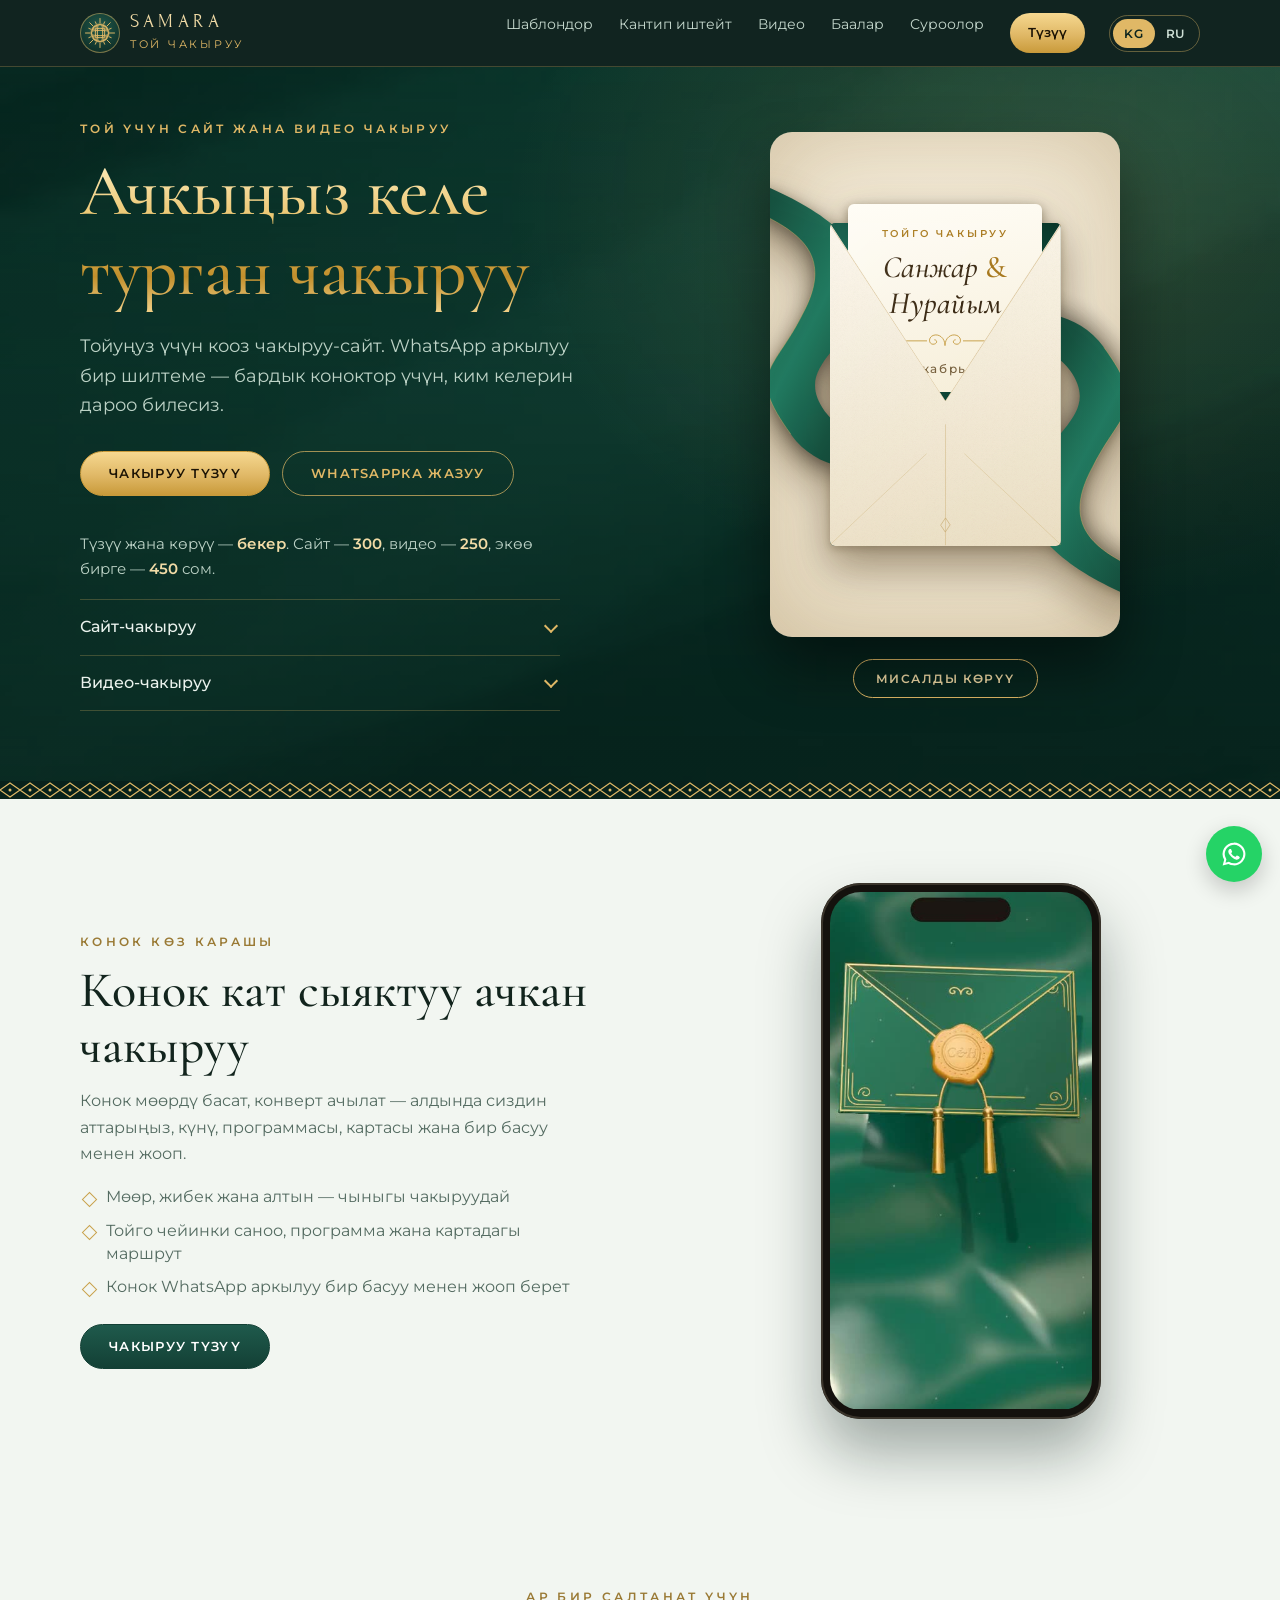
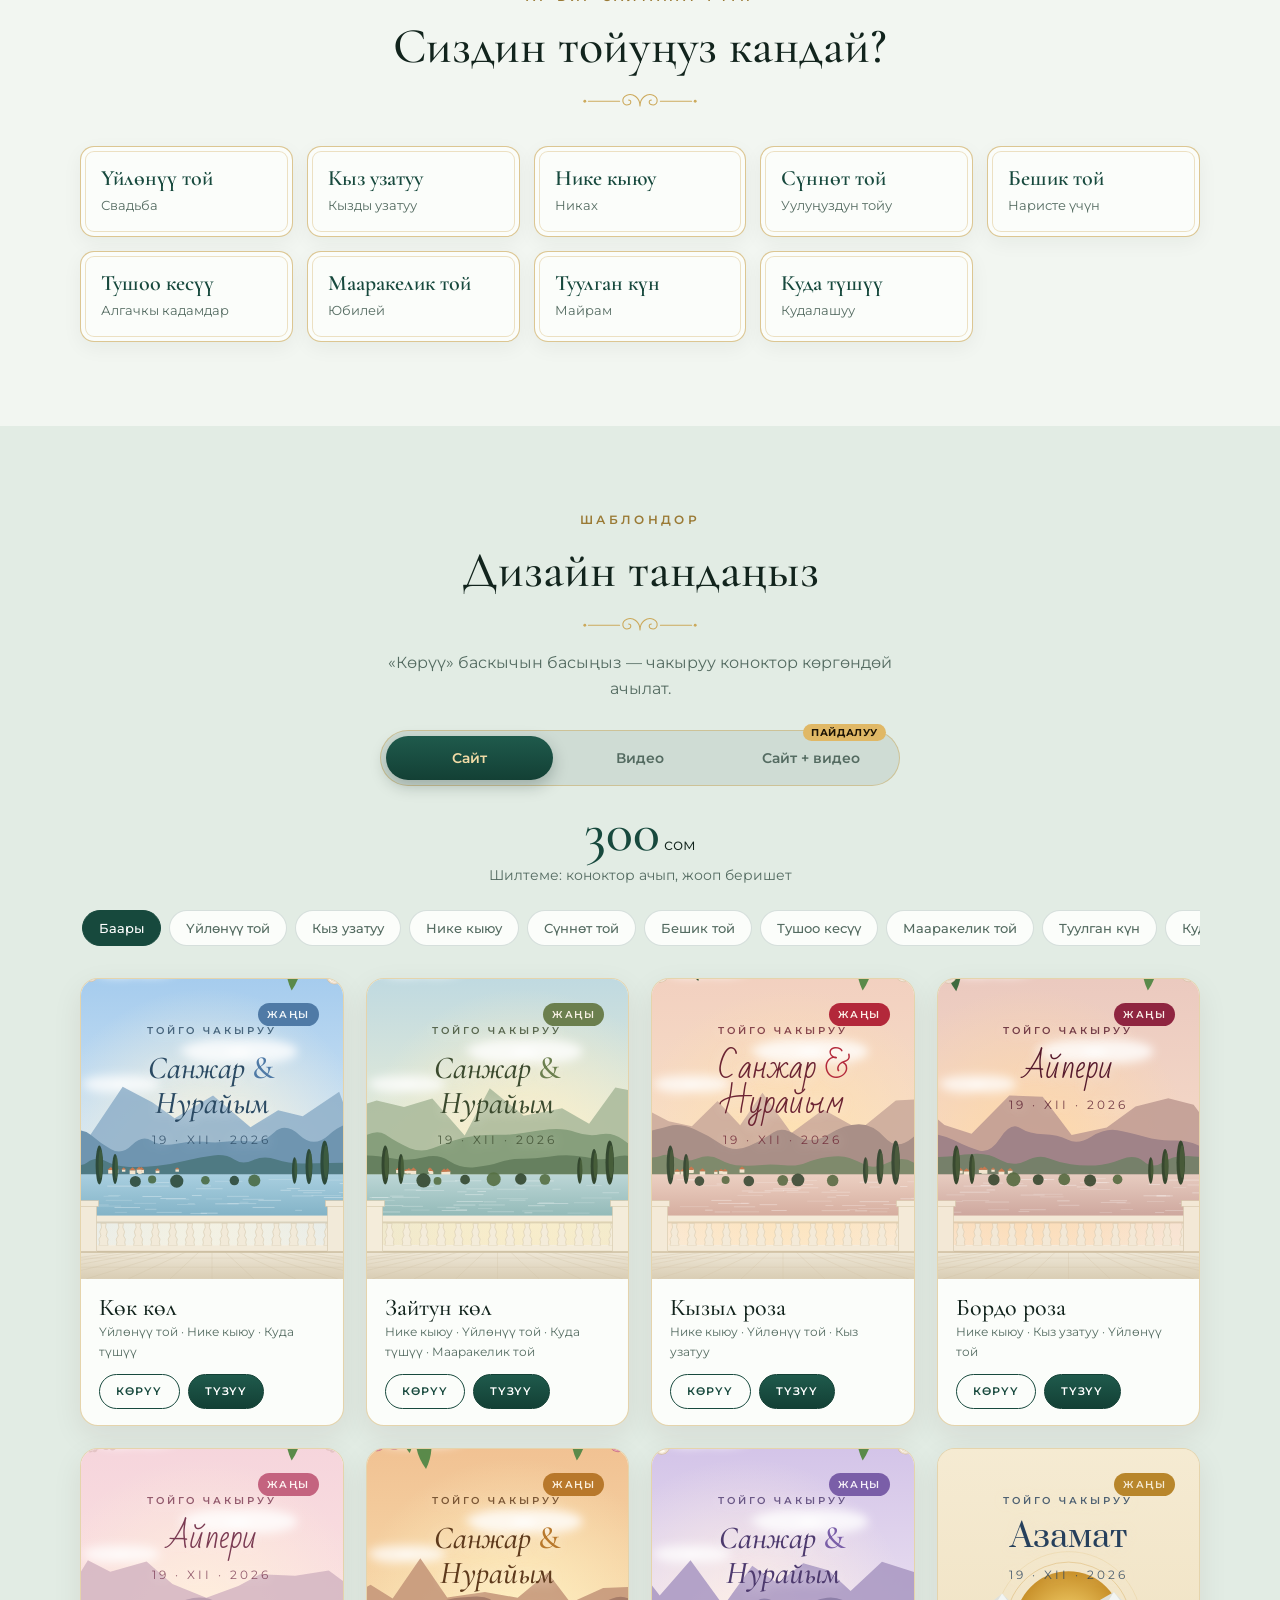
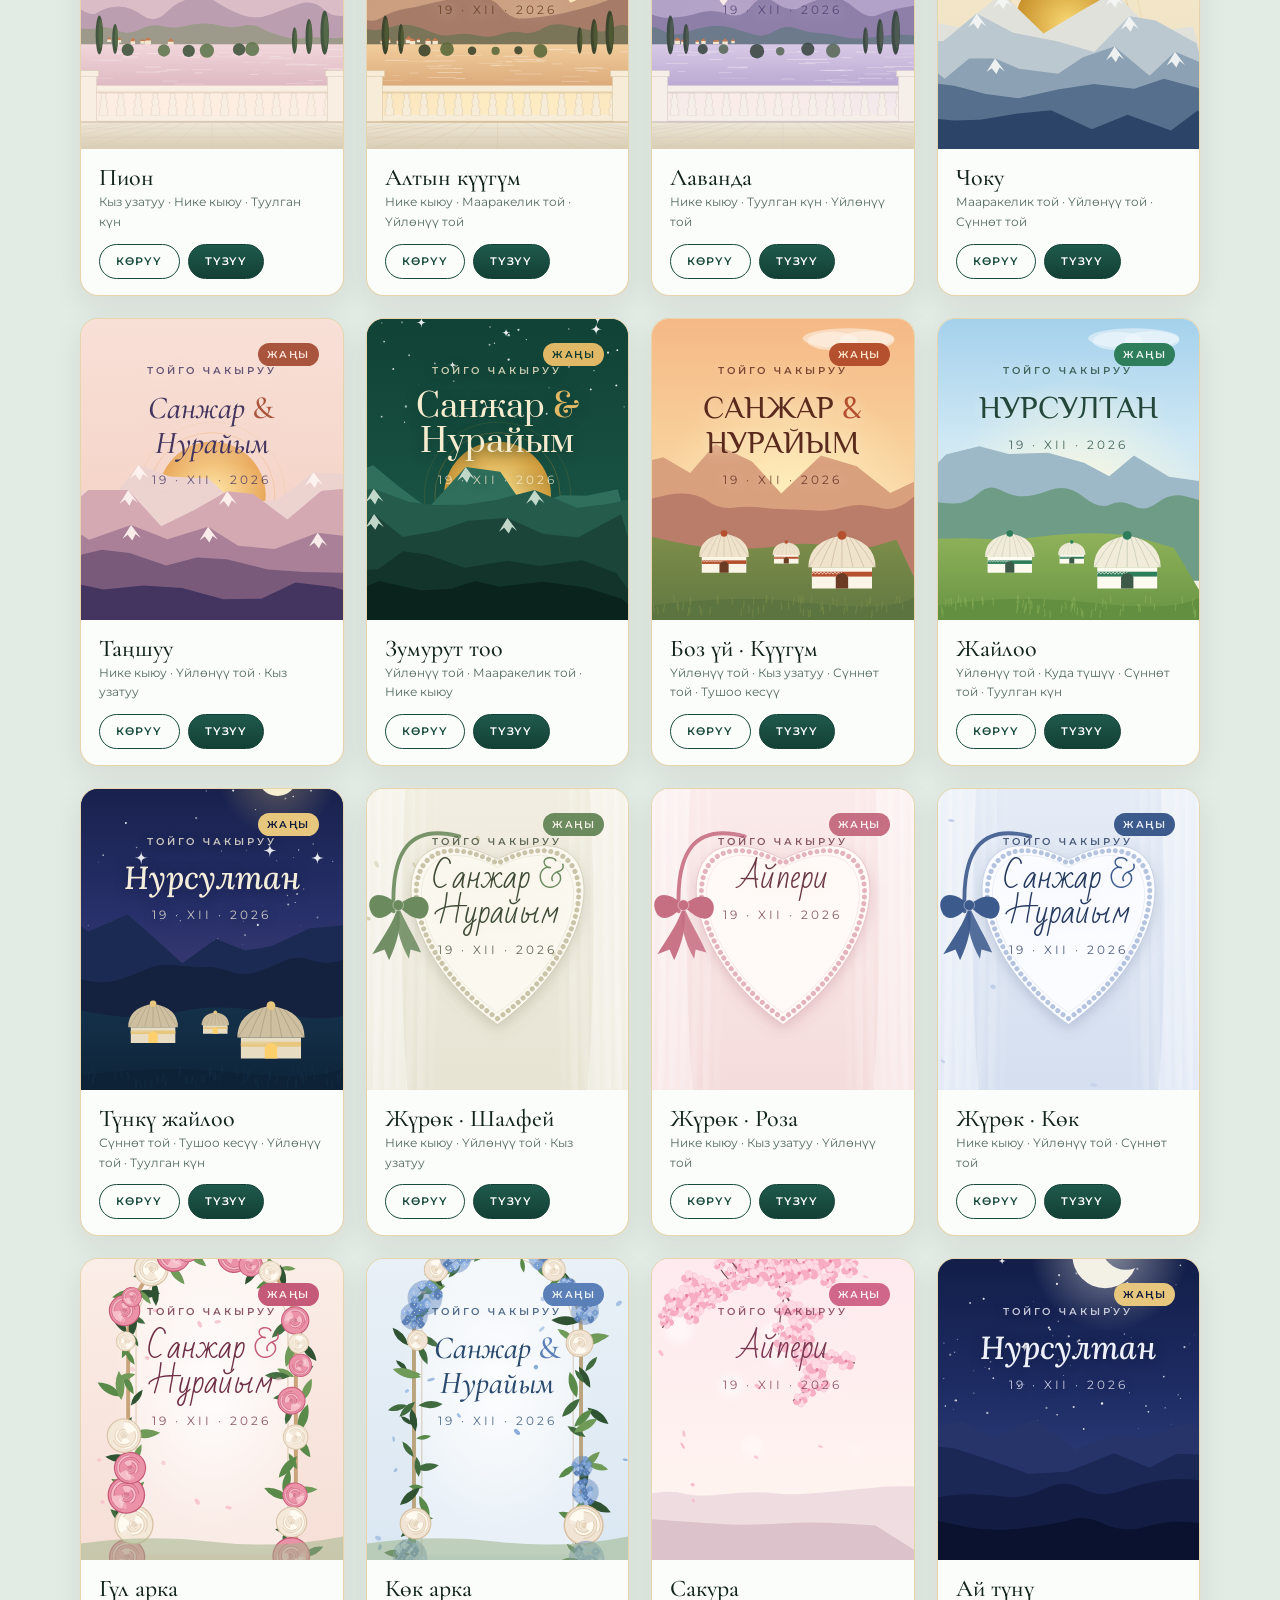
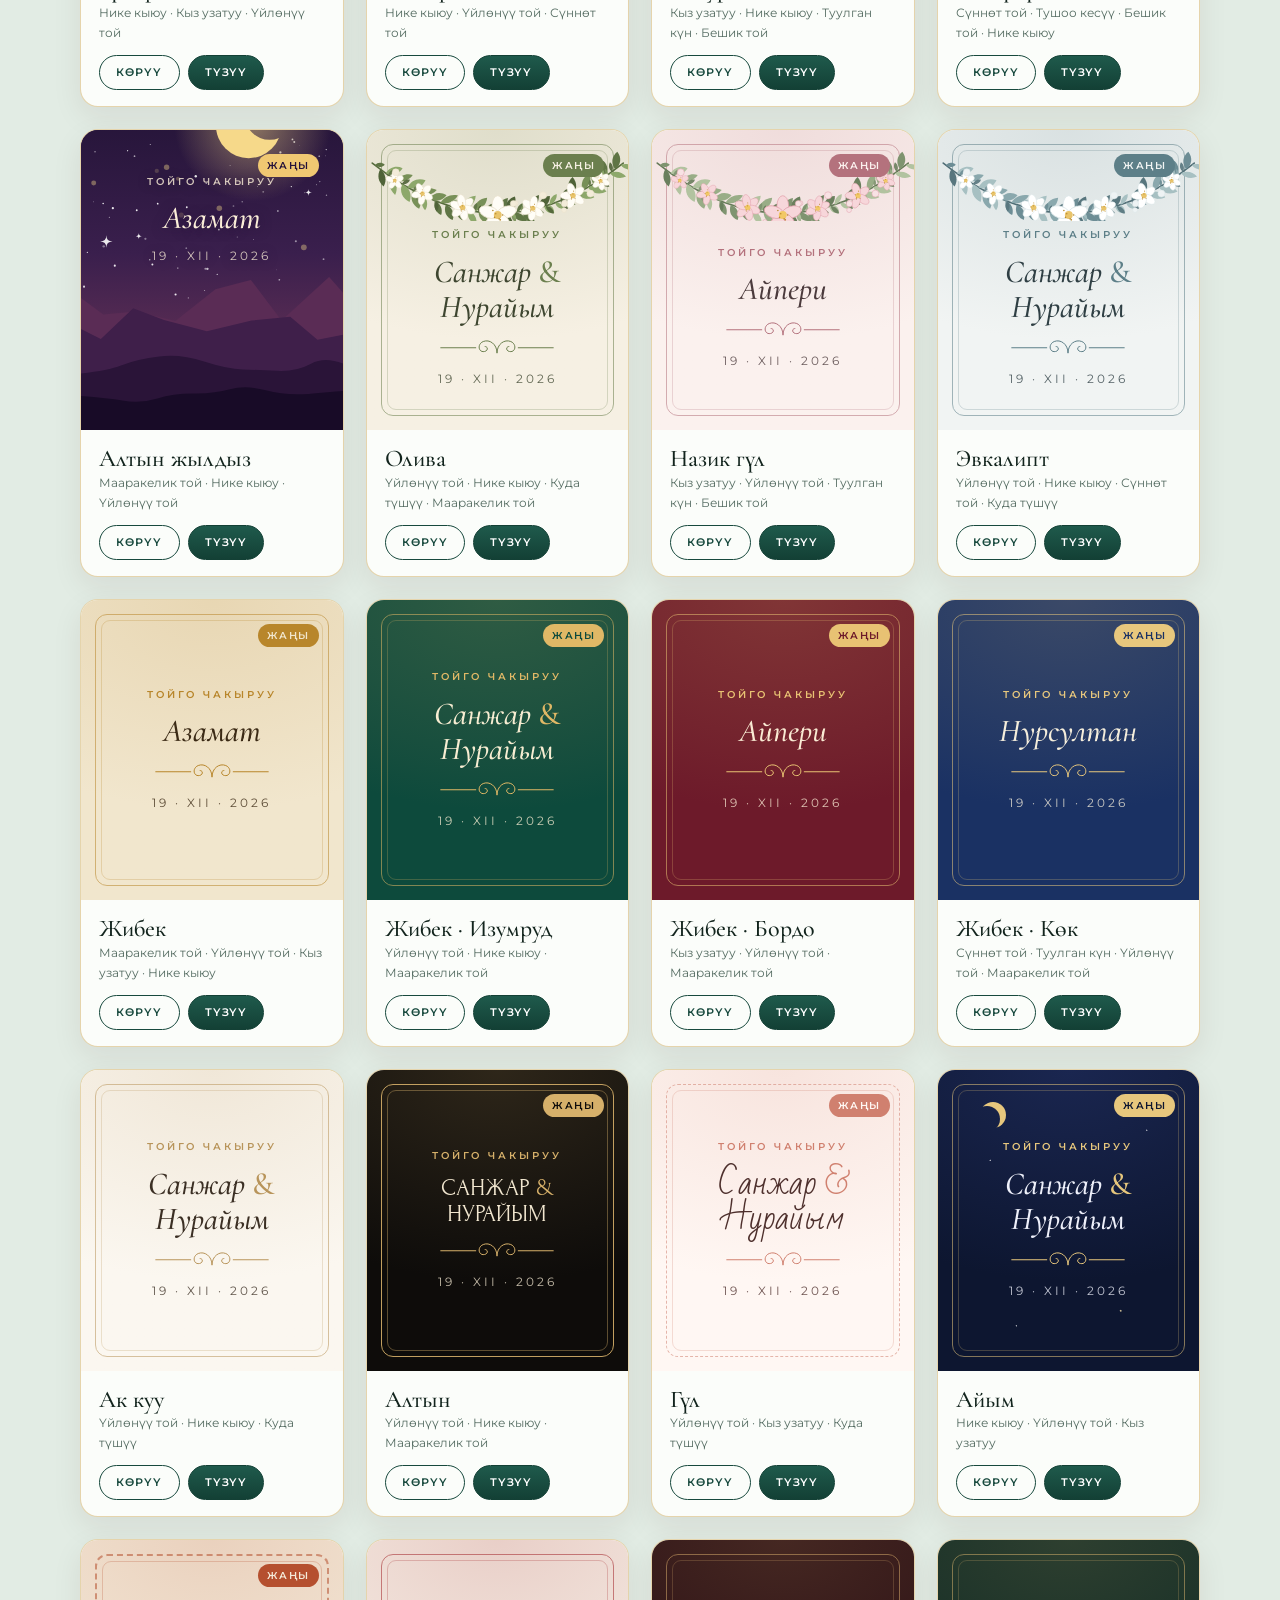
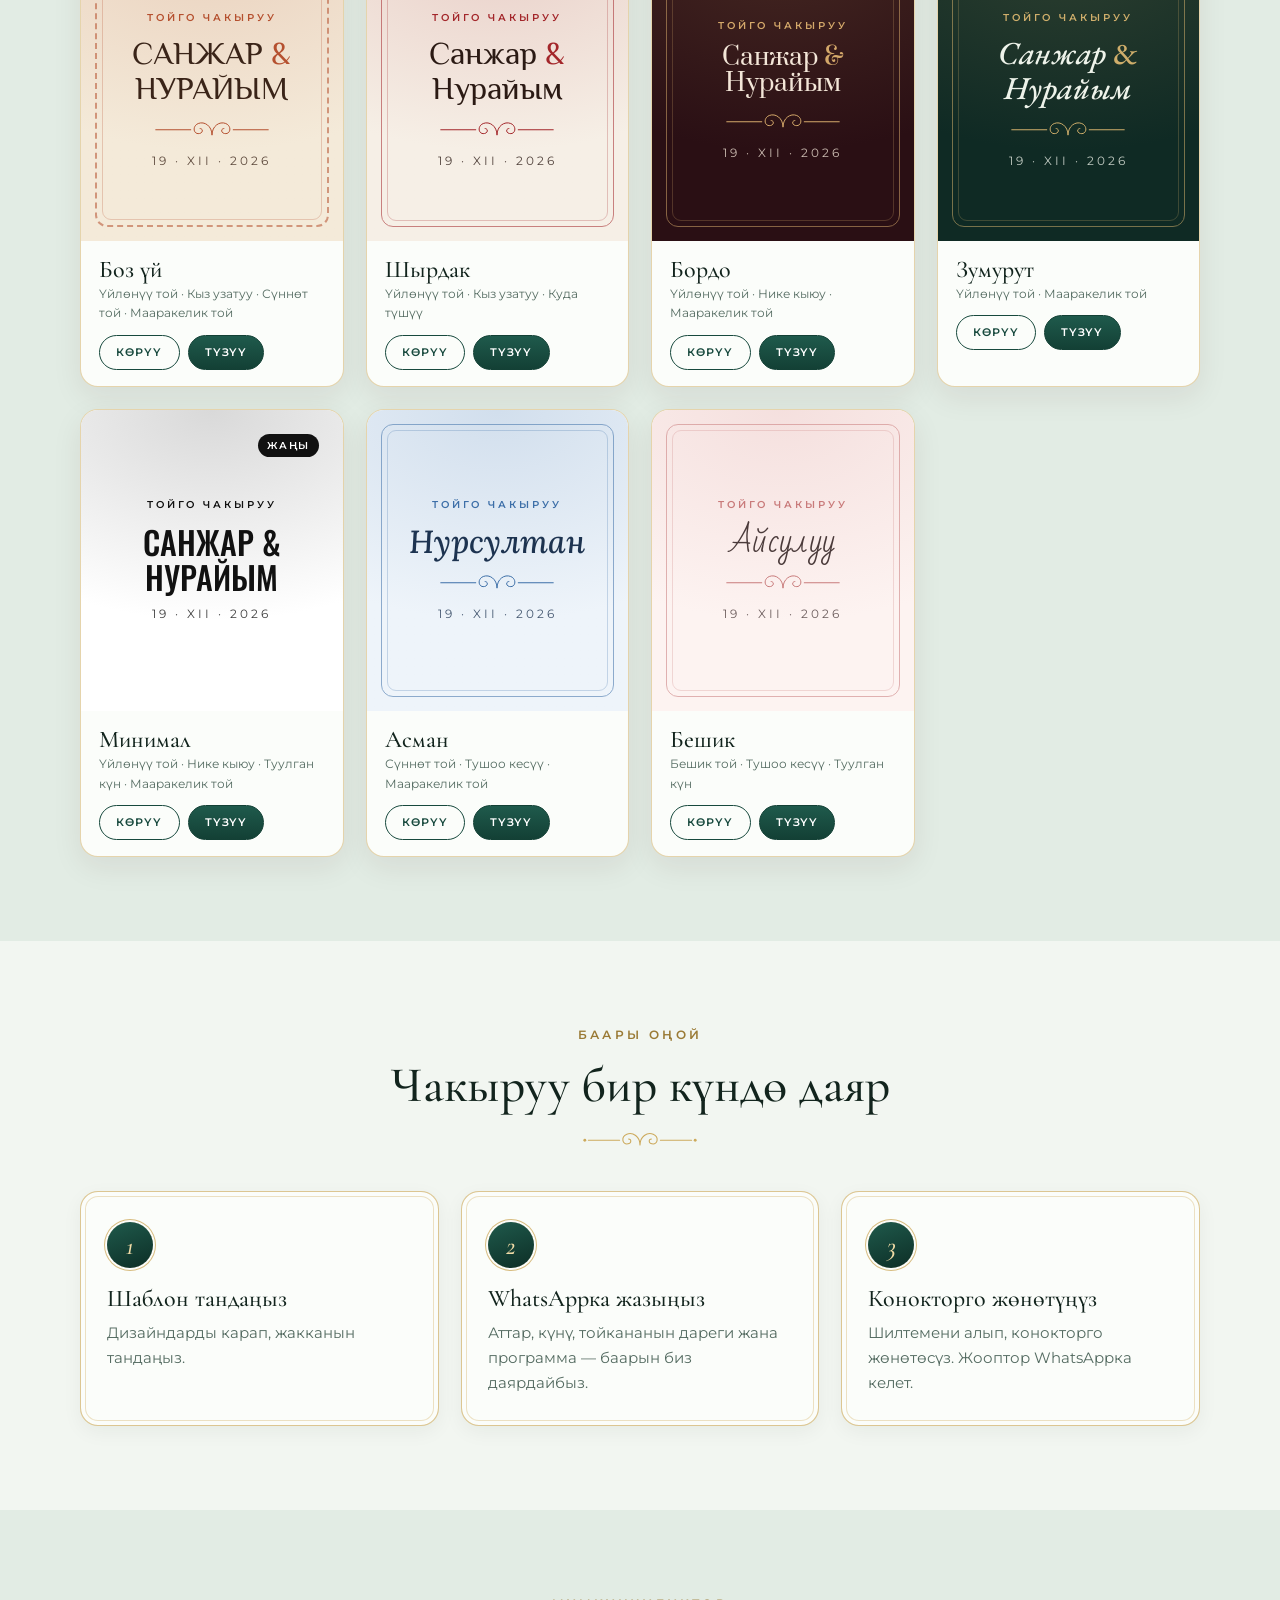
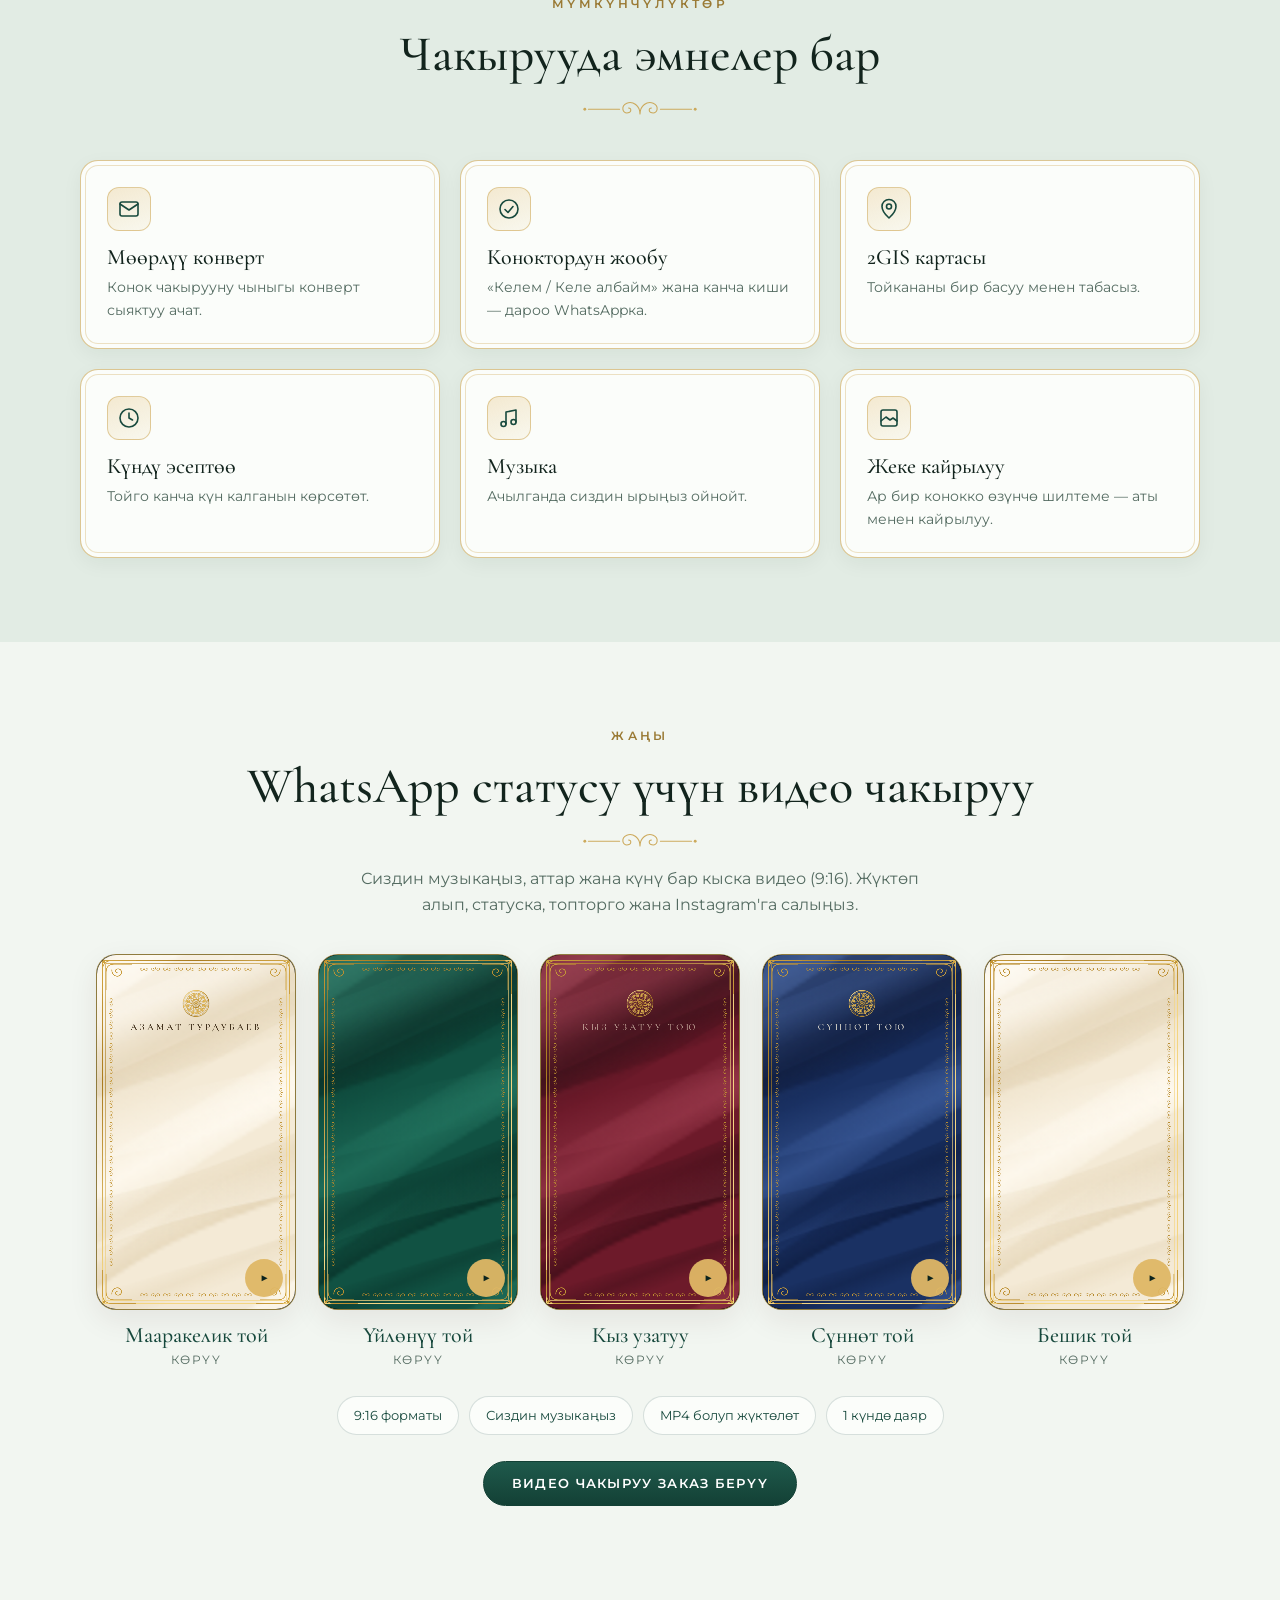
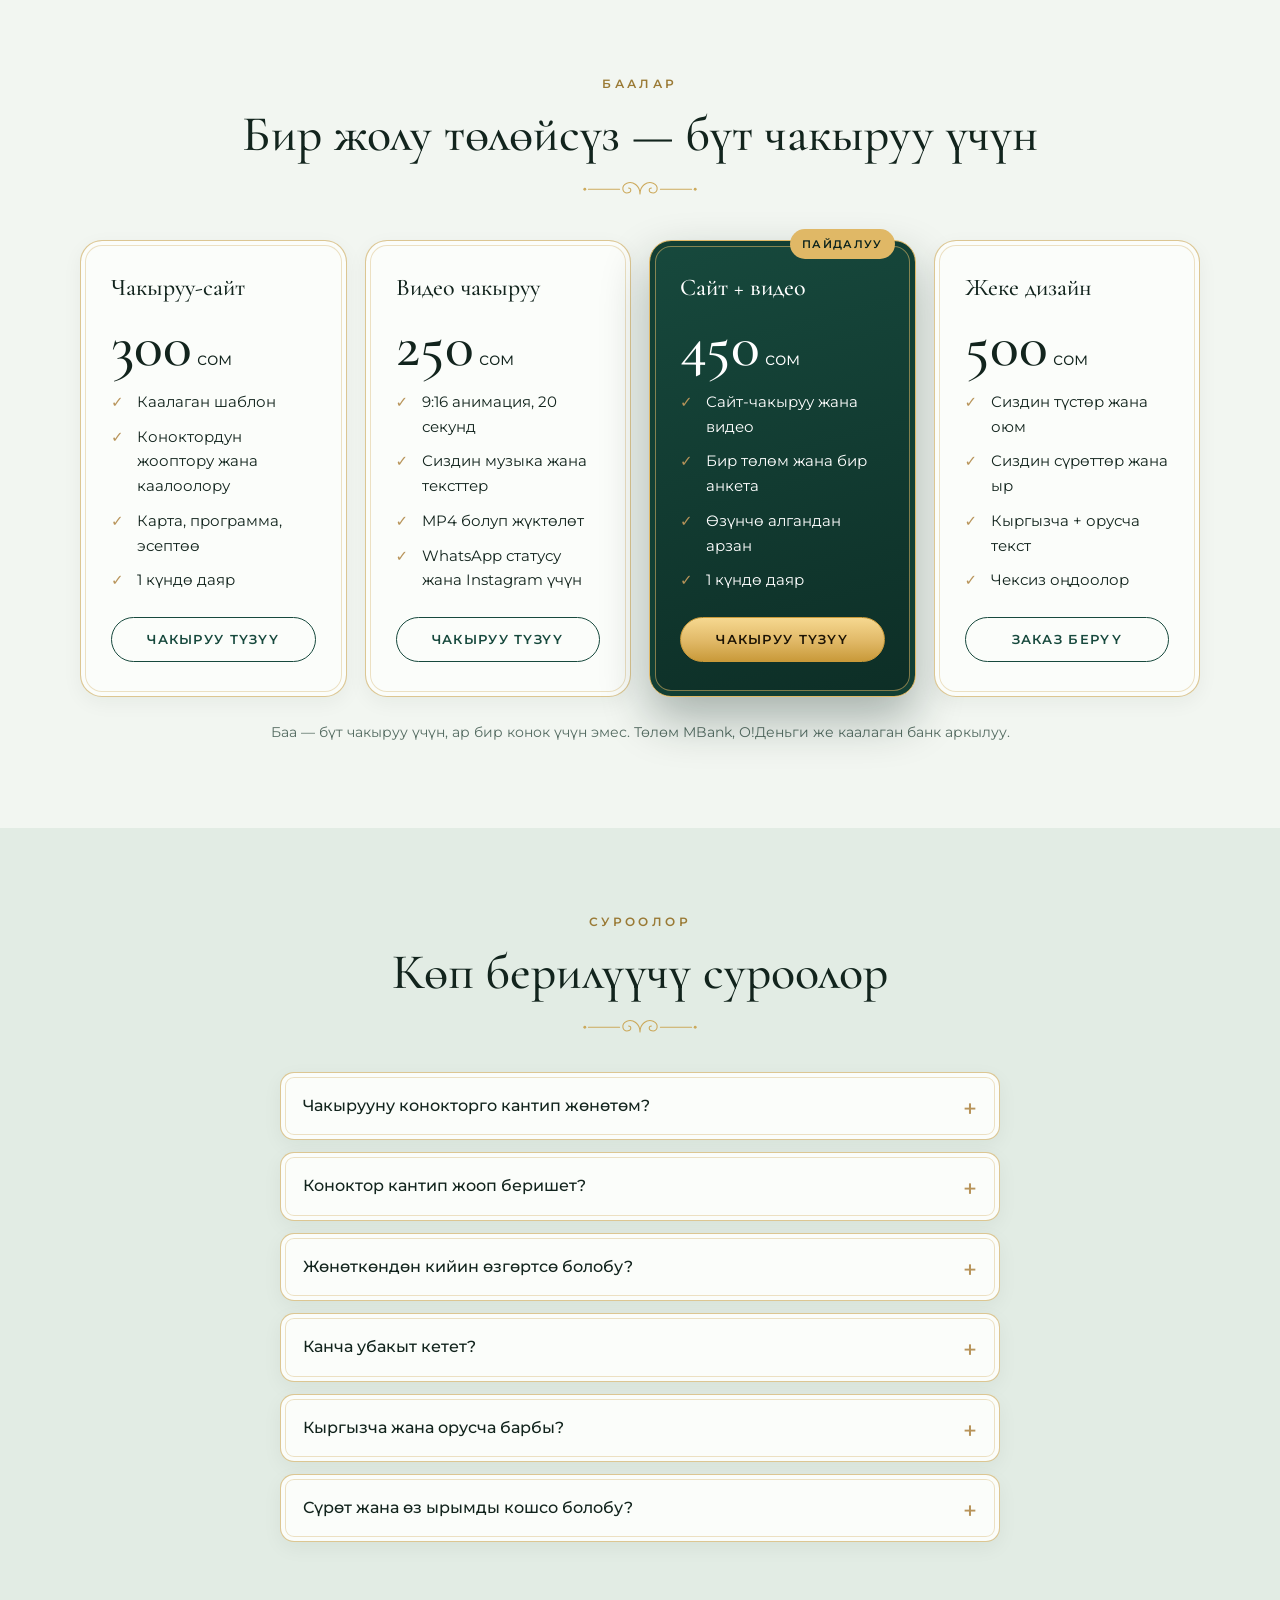
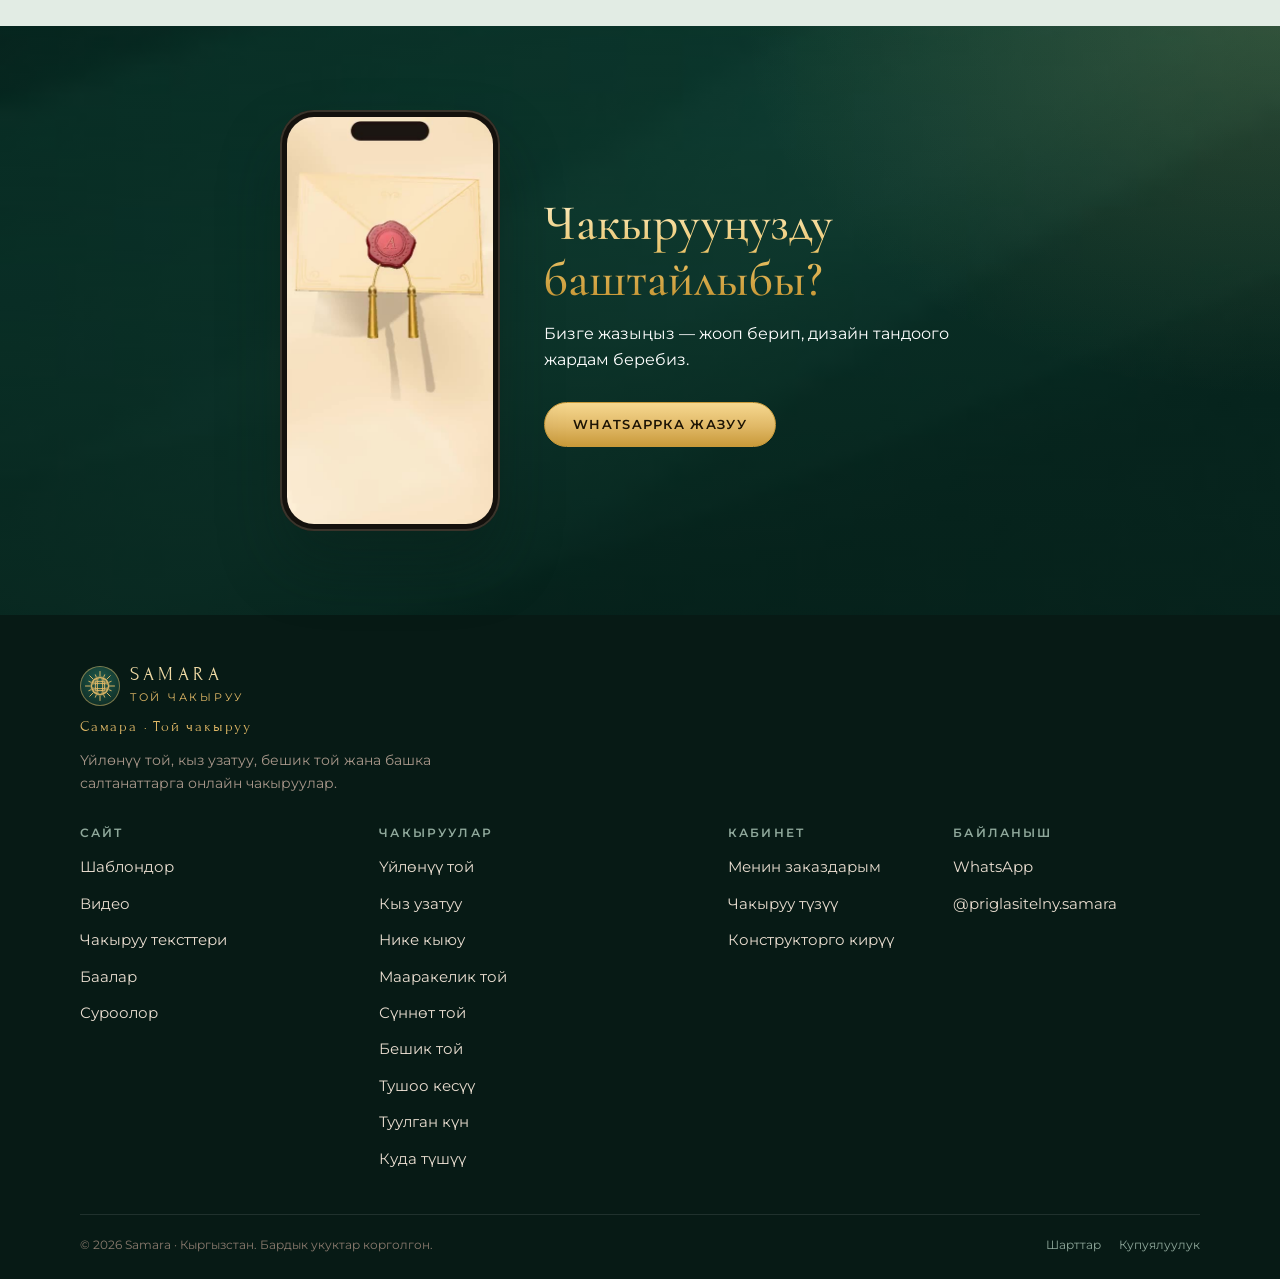
==== commit 69c16a50: "Fix RSVP link (number normalization, robust open), add text/photo size and position controls, lighte" ====
--- a/index.html
+++ b/index.html
@@ -19,7 +19,7 @@
 <link rel="preconnect" href="https://fonts.gstatic.com" crossorigin>
 <link href="https://fonts.googleapis.com/css2?family=Cormorant+Garamond:ital,wght@0,400;0,500;0,600;1,400;1,500&family=Montserrat:wght@300;400;500;600&display=swap" rel="stylesheet">
 <link href="https://fonts.googleapis.com/css2?family=Forum&family=Prata&family=EB+Garamond:ital@1&family=Oswald:wght@600&family=Philosopher:wght@400;700&family=Lora:ital@1&family=Pacifico&family=Bad+Script&display=swap" rel="stylesheet">
-<link rel="stylesheet" href="css/style.css?v=42">
+<link rel="stylesheet" href="css/style.css?v=44">
 <script type="application/ld+json">
 {"@context":"https://schema.org","@graph":[
  {"@type":"Organization","name":"Samara","alternateName":"Самара · Той чакыруу","url":"https://samaratc.store/","logo":"https://samaratc.store/logo/samara-logo.png",
@@ -241,13 +241,13 @@
   <svg viewBox="0 0 32 32" width="28" height="28" aria-hidden="true"><path fill="currentColor" d="M16 3a13 13 0 0 0-11.2 19.6L3 29l6.6-1.7A13 13 0 1 0 16 3zm0 23.6a10.6 10.6 0 0 1-5.4-1.5l-.4-.2-3.9 1 1-3.8-.2-.4A10.6 10.6 0 1 1 16 26.6zm5.8-7.9c-.3-.2-1.9-.9-2.2-1s-.5-.2-.7.2-.8 1-1 1.2-.4.2-.7 0a8.7 8.7 0 0 1-4.3-3.8c-.3-.6.3-.5.9-1.6a.6.6 0 0 0 0-.5l-1-2.4c-.3-.6-.5-.5-.7-.5h-.6a1.2 1.2 0 0 0-.9.4 3.6 3.6 0 0 0-1.1 2.7 6.3 6.3 0 0 0 1.3 3.3 14.4 14.4 0 0 0 5.5 4.9c2 .9 2.8.9 3.9.8a3.3 3.3 0 0 0 2.1-1.5 2.7 2.7 0 0 0 .2-1.5c-.1-.2-.3-.3-.6-.4z"/></svg>
 </a>
 
-<script src="js/config.js?v=42"></script>
-<script src="js/scenes.js?v=42"></script>
-<script src="js/i18n.js?v=42"></script>
-<script src="js/botanic.js?v=42"></script>
-<script src="js/silk.js?v=42"></script>
-<script src="js/orders.js?v=42"></script>
-<script src="js/shell.js?v=42"></script>
-<script src="js/main.js?v=42"></script>
+<script src="js/config.js?v=44"></script>
+<script src="js/scenes.js?v=44"></script>
+<script src="js/i18n.js?v=44"></script>
+<script src="js/botanic.js?v=44"></script>
+<script src="js/silk.js?v=44"></script>
+<script src="js/orders.js?v=44"></script>
+<script src="js/shell.js?v=44"></script>
+<script src="js/main.js?v=44"></script>
 </body>
 </html>
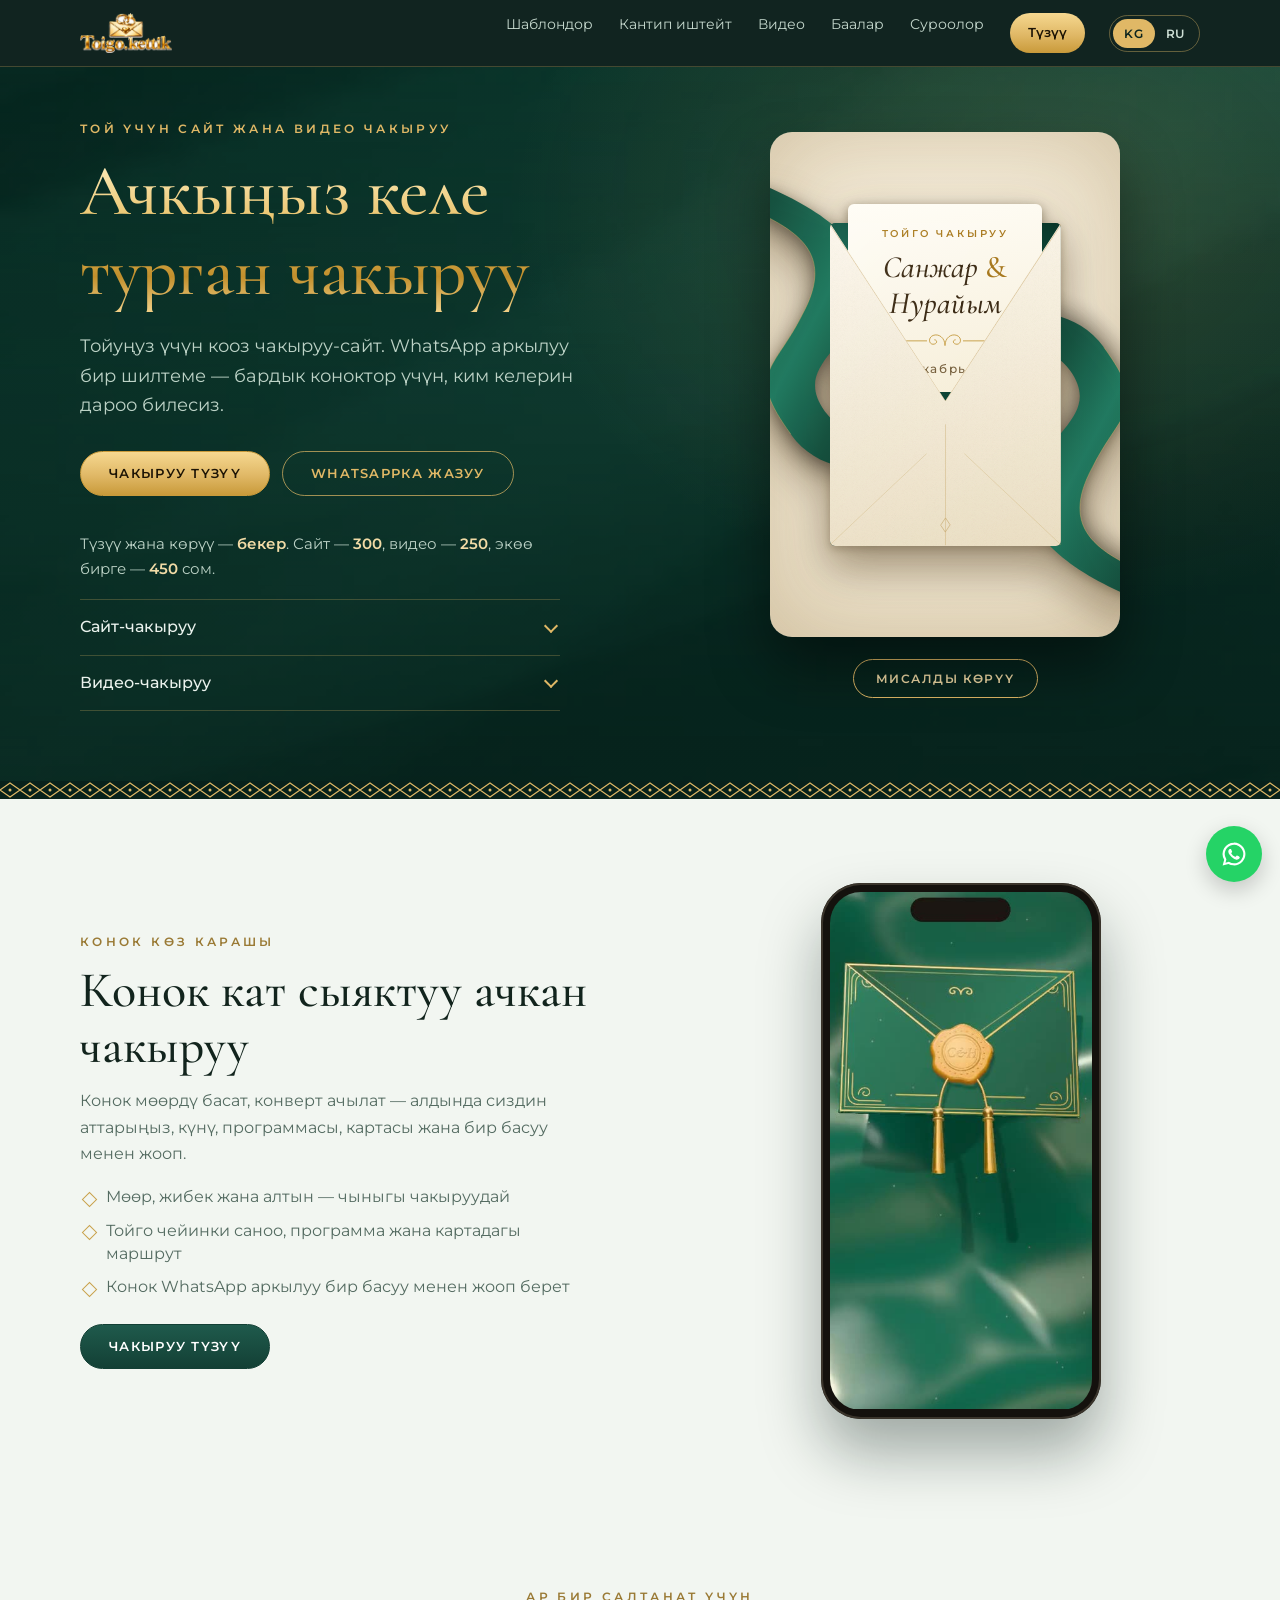
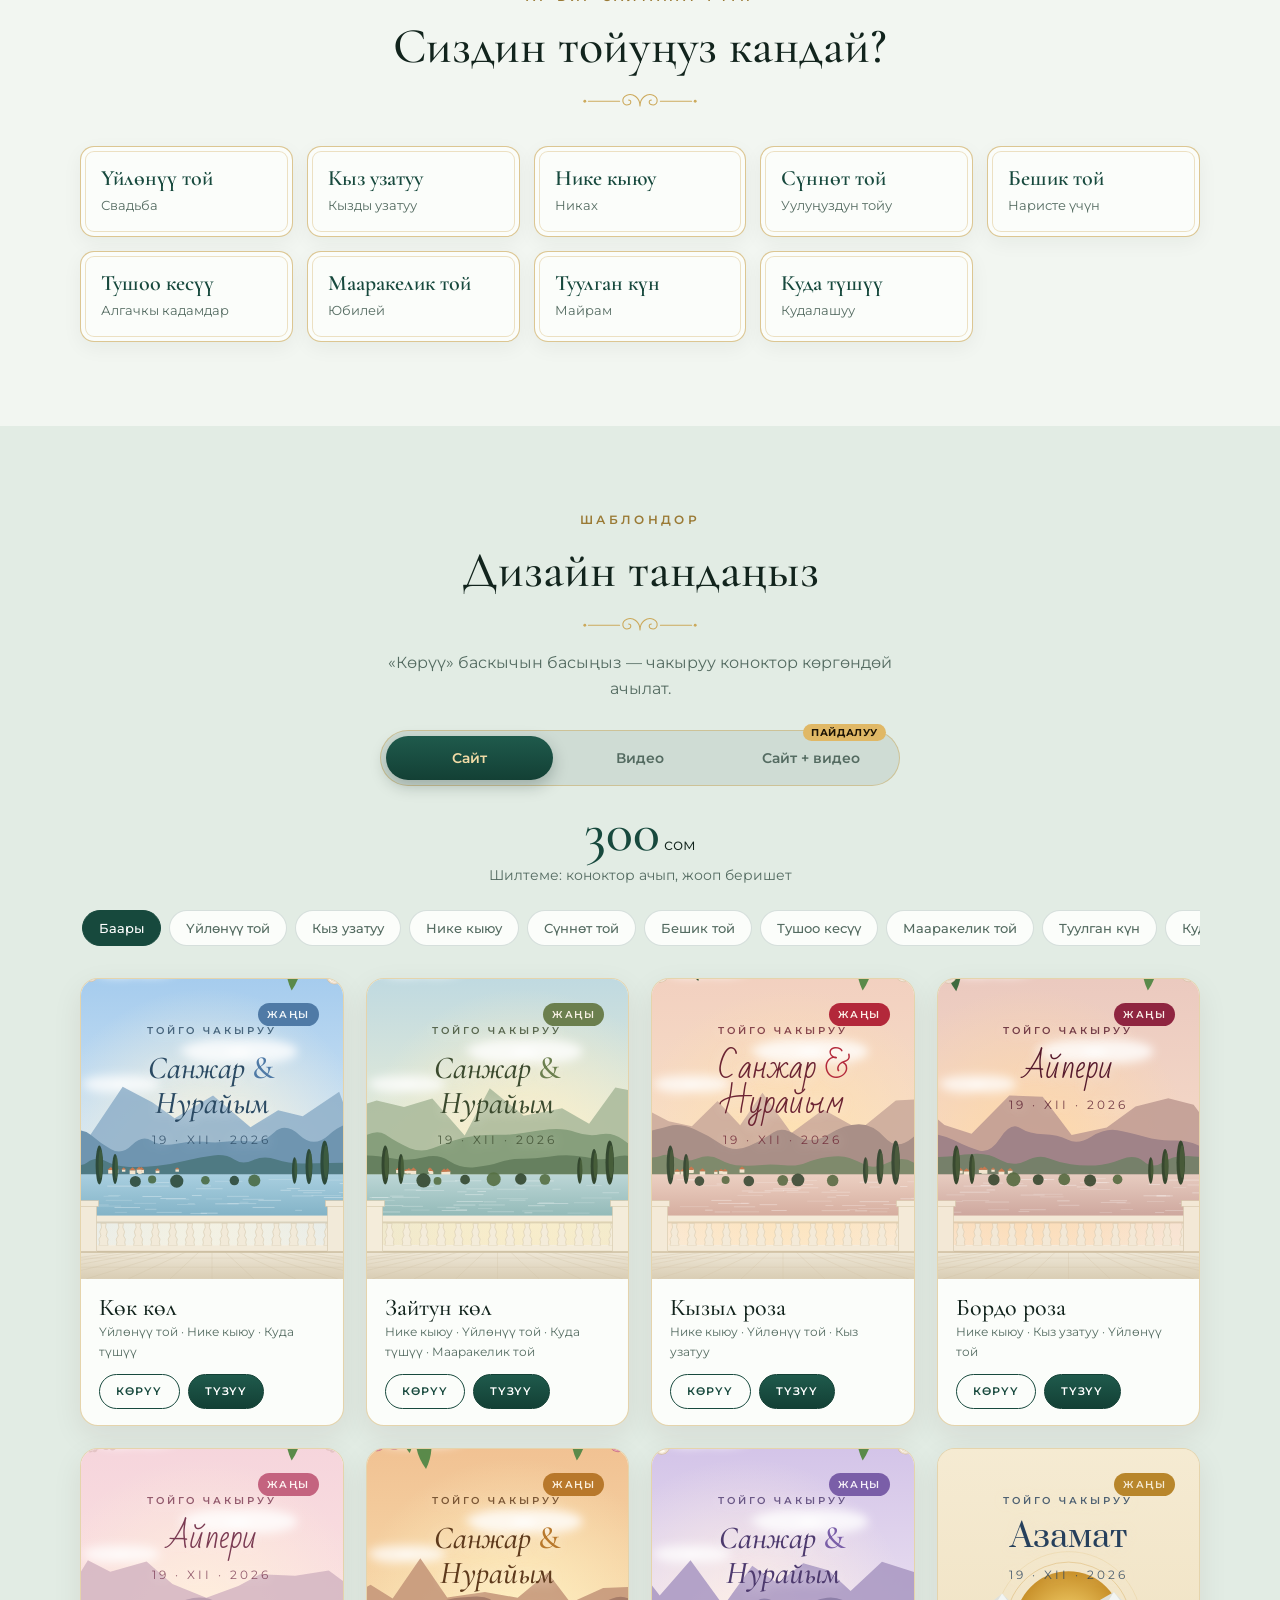
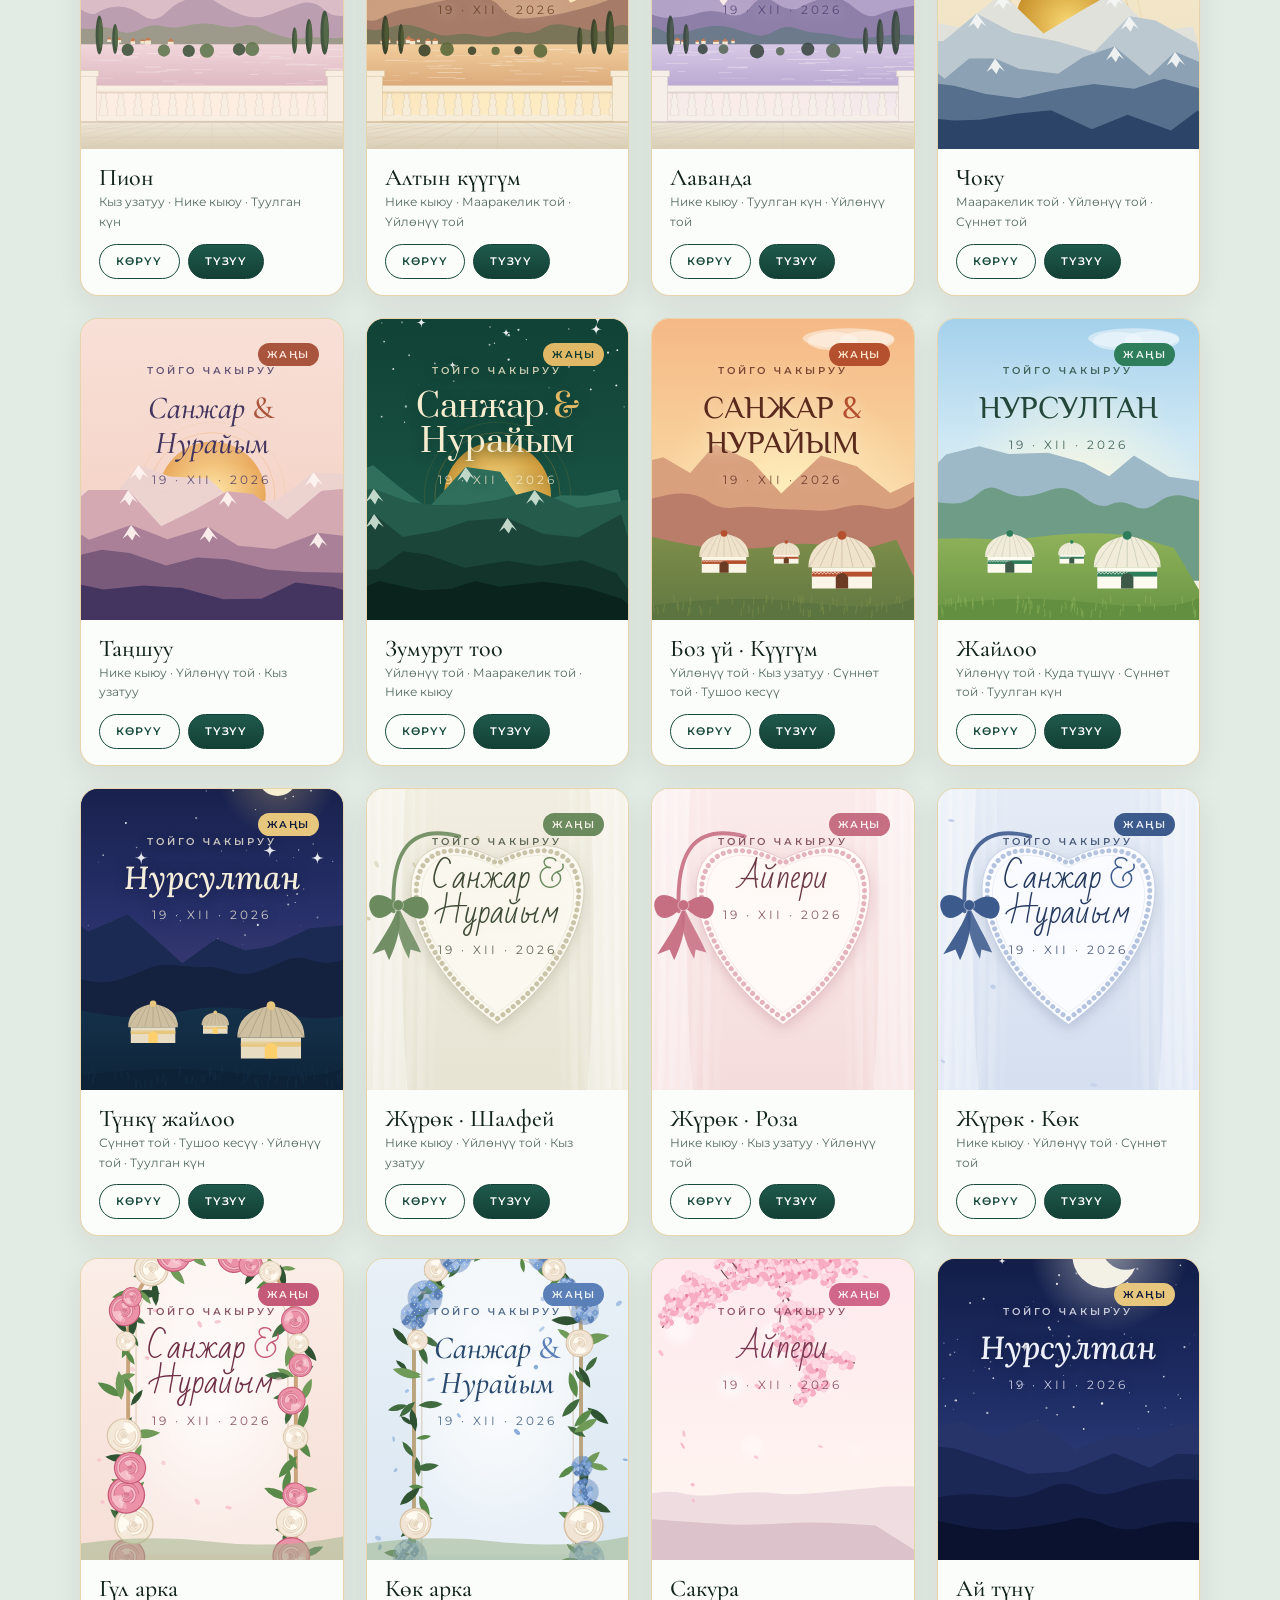
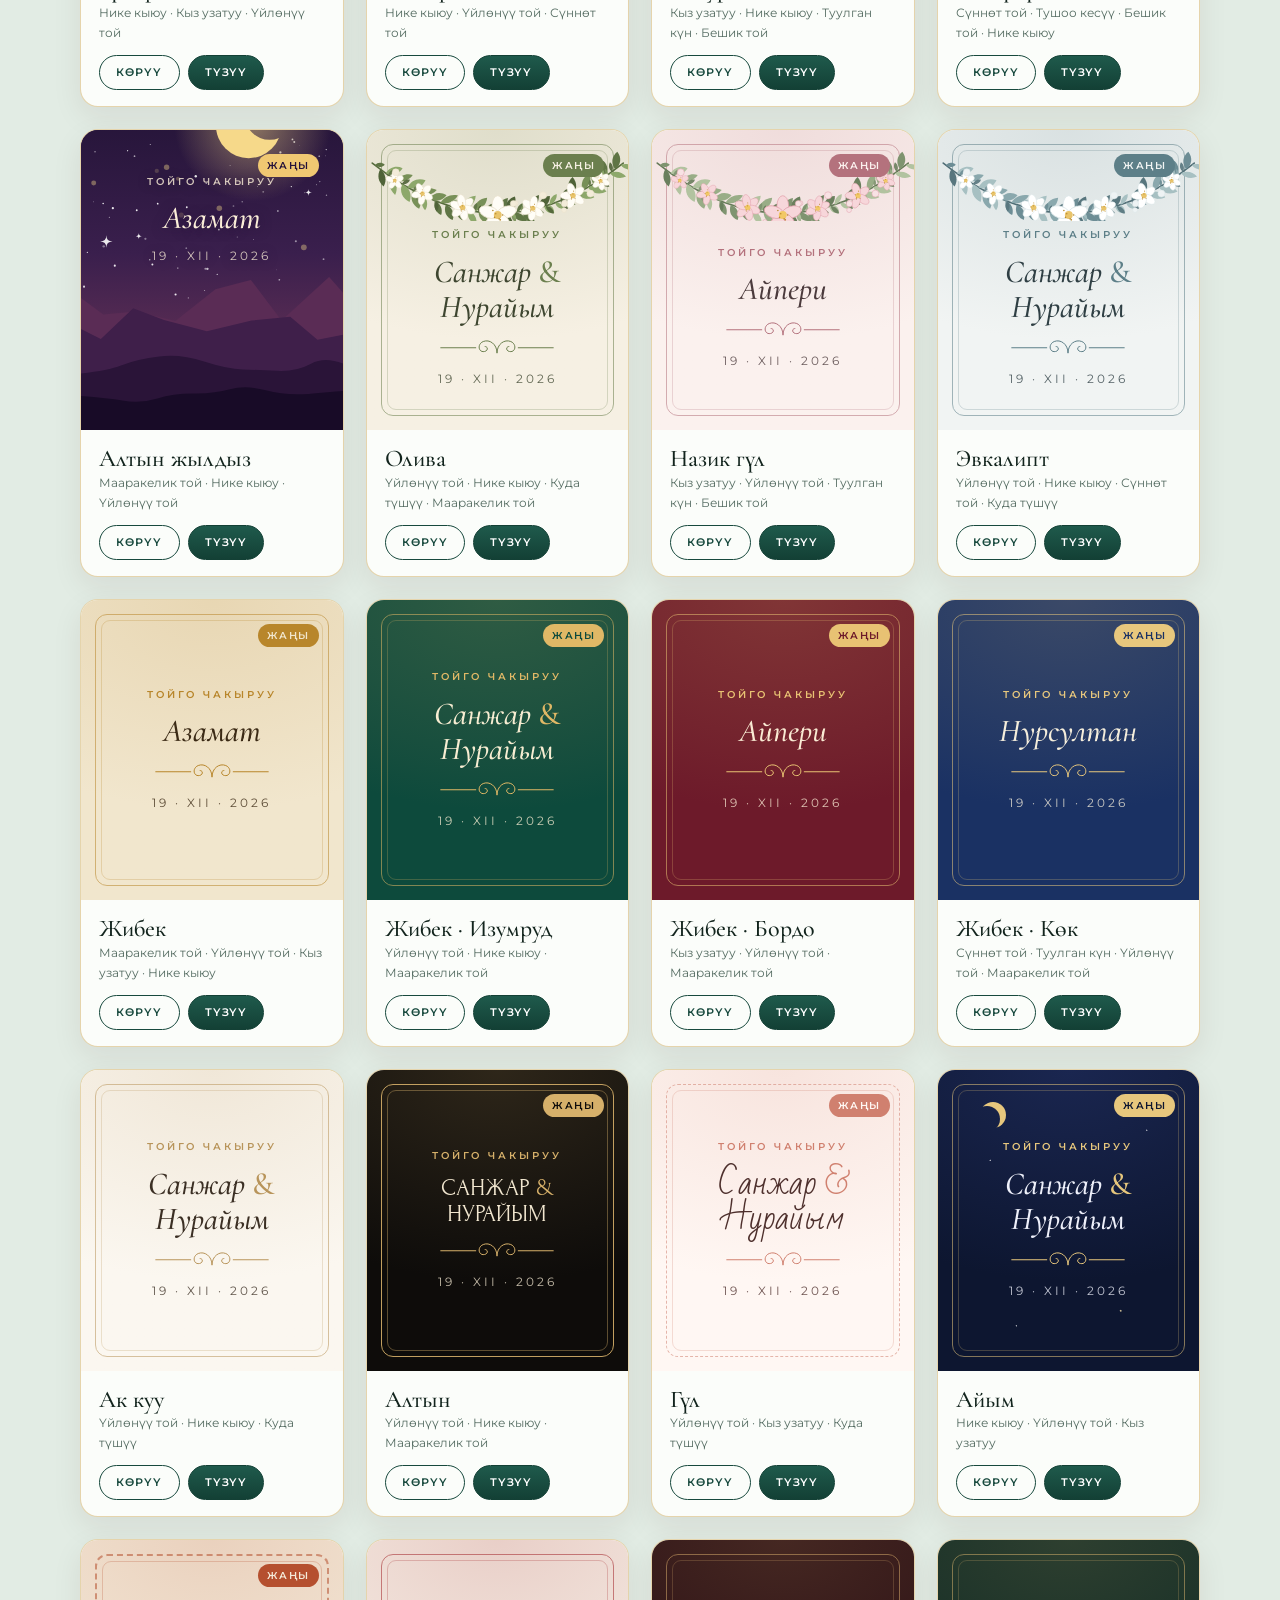
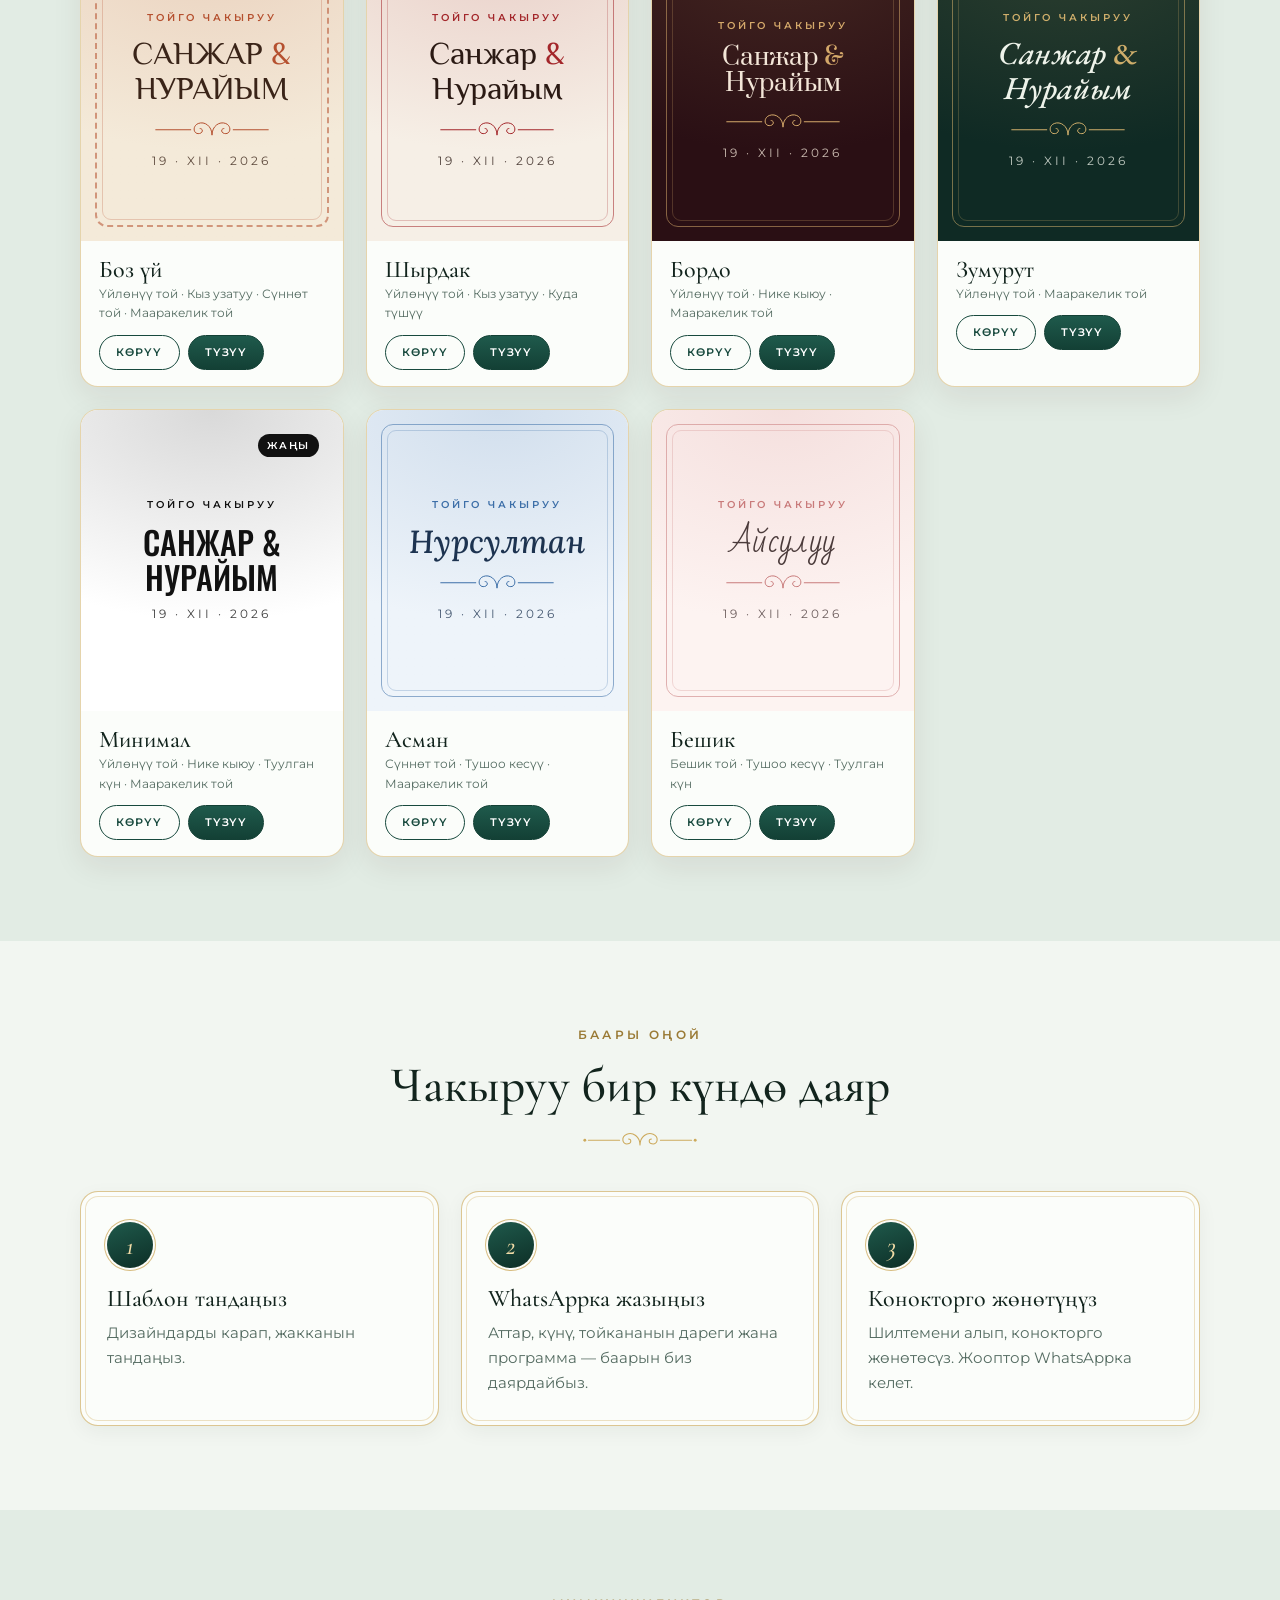
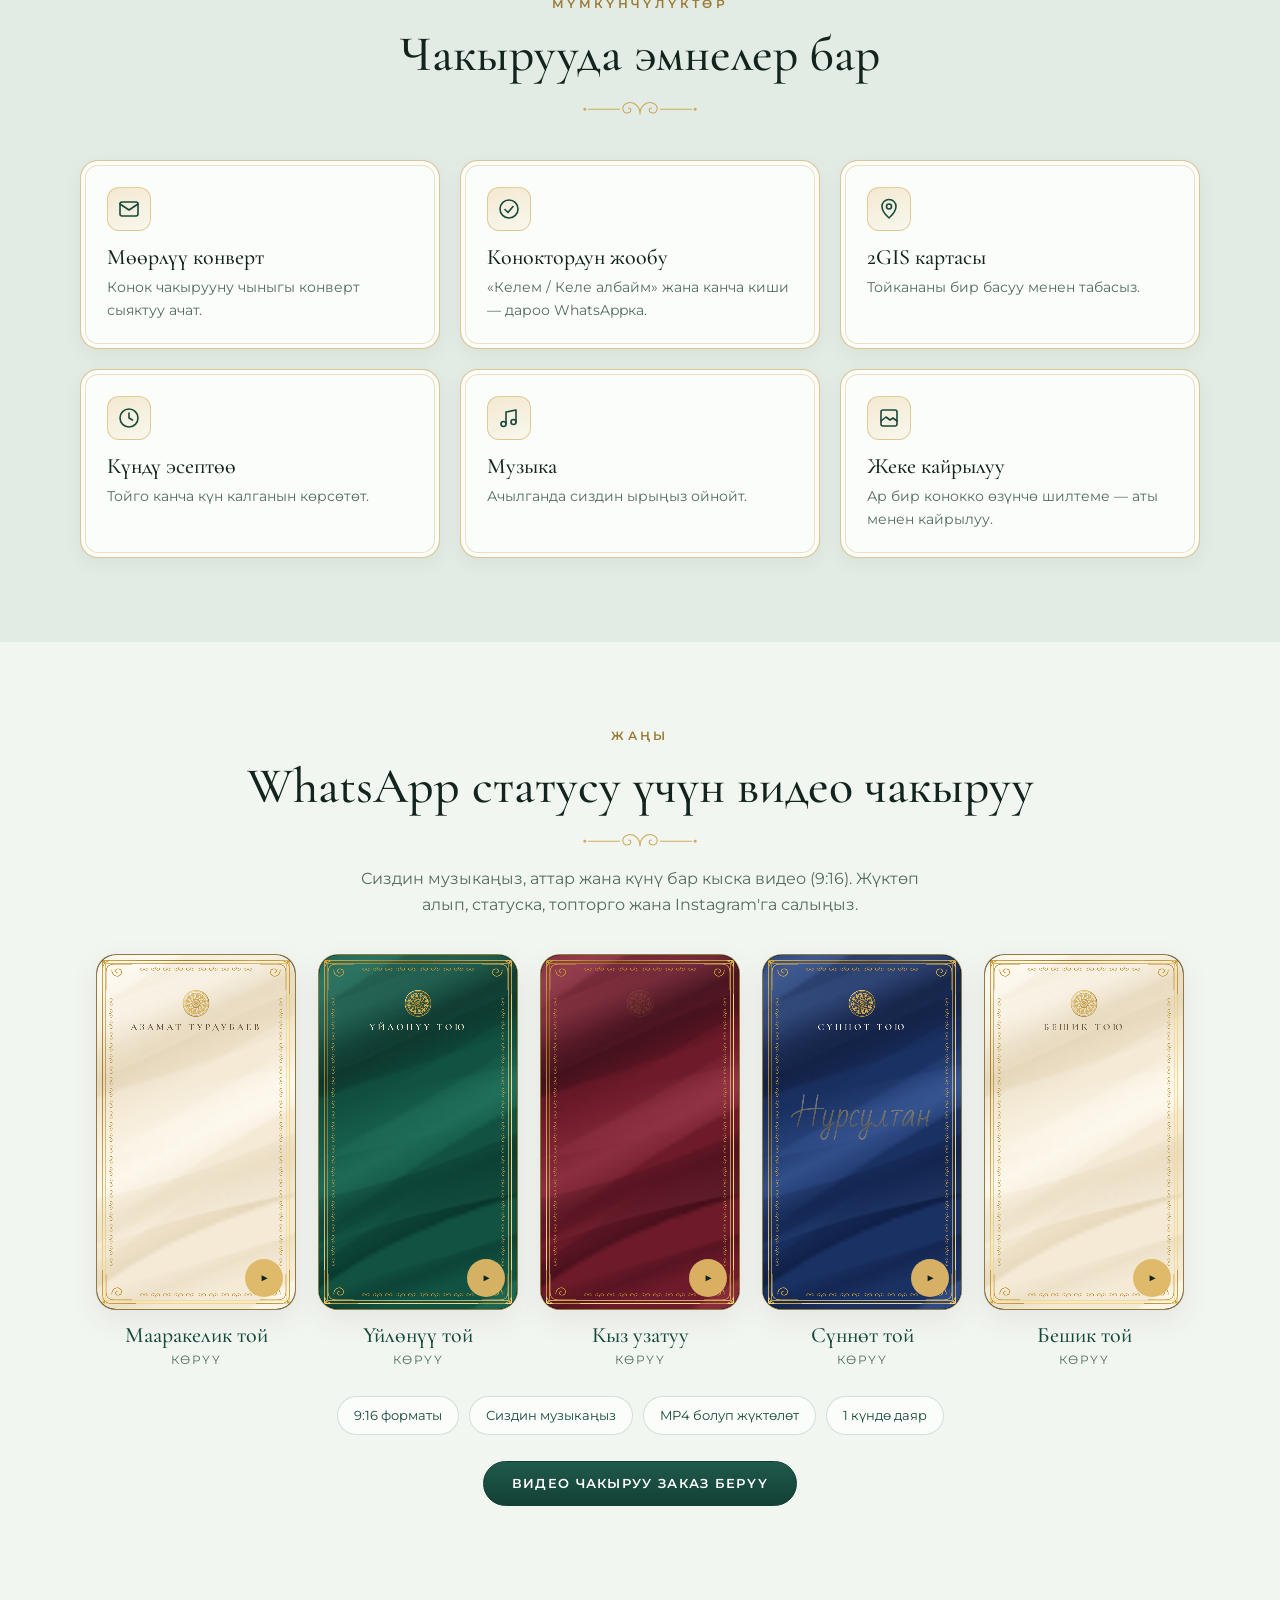
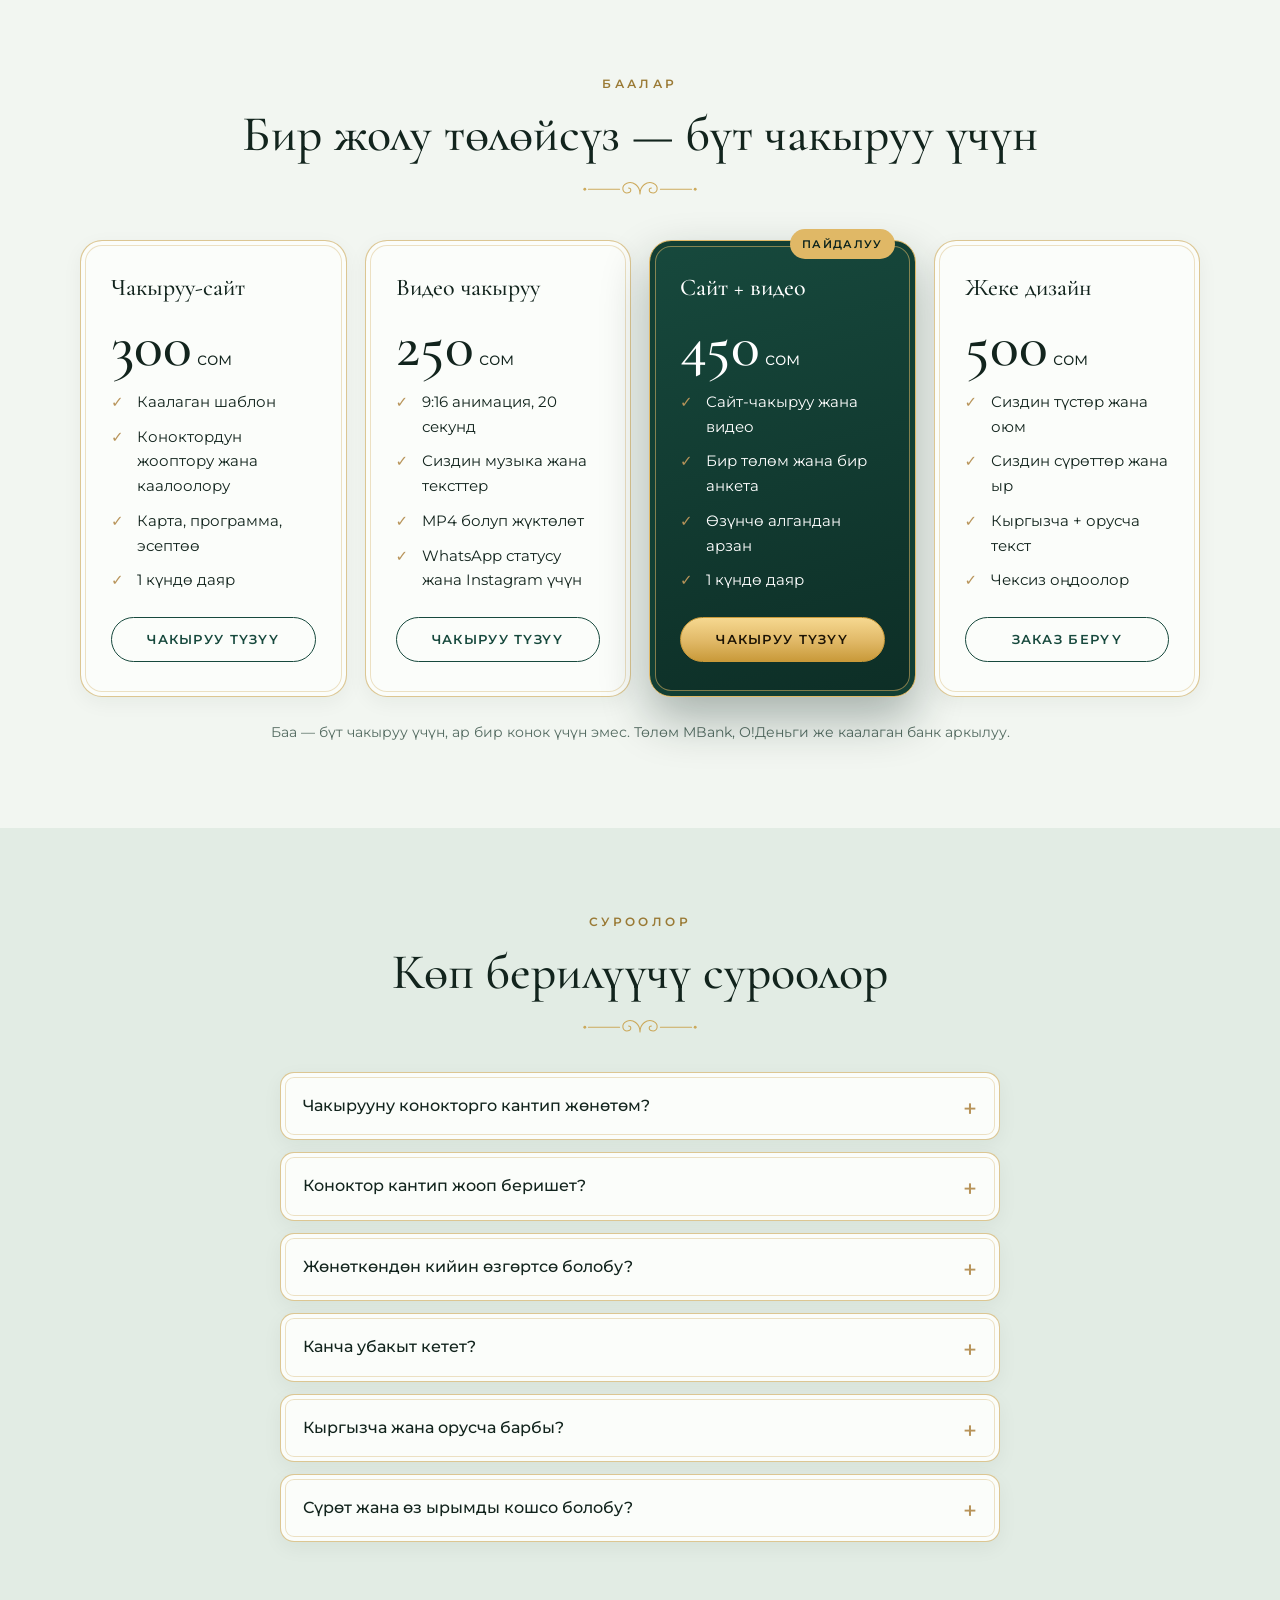
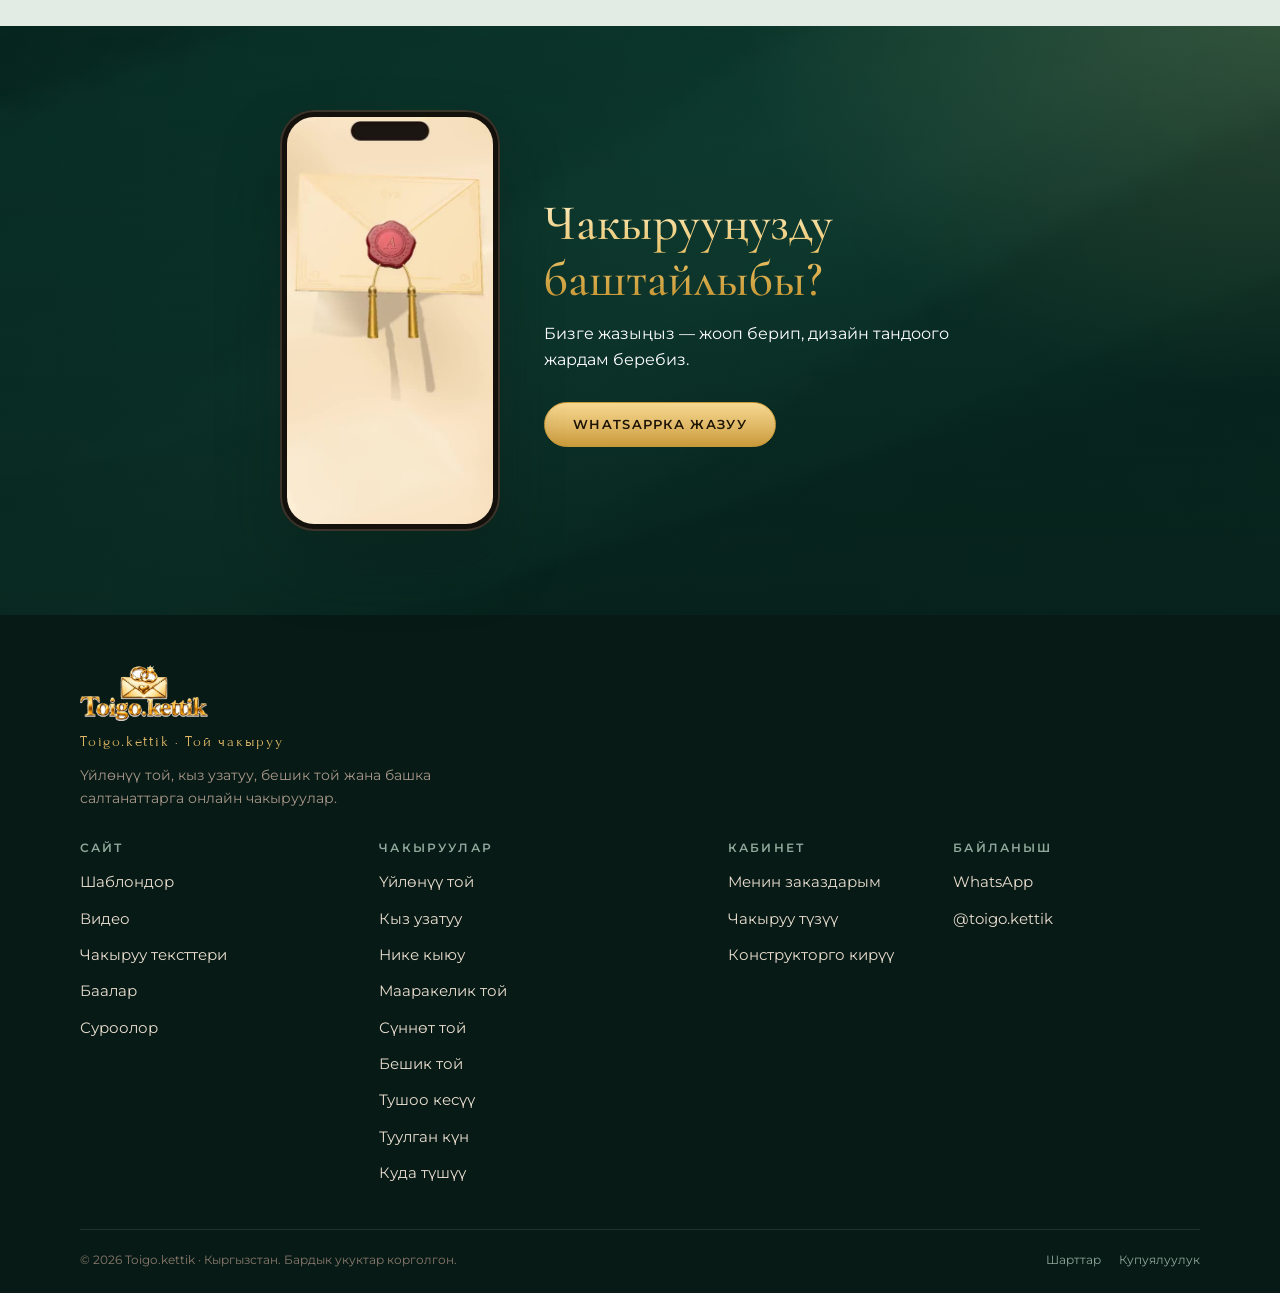
==== commit 545a0aae: "Rebrand to Toigo.kettik (logo, name, favicon, OG), new Instagram, music upload limits and batch uplo" ====
--- a/index.html
+++ b/index.html
@@ -3,7 +3,7 @@
 <head>
 <meta charset="utf-8">
 <meta name="viewport" content="width=device-width, initial-scale=1, viewport-fit=cover">
-<title>Samara · Той чакыруу — тойго онлайн чакыруу</title>
+<title>Toigo.kettik · Той чакыруу — тойго онлайн чакыруу</title>
 <meta name="description" content="Красивые онлайн-приглашения на свадьбу, кыз узатуу, бешик той и другие тои. Одна ссылка для всех гостей в WhatsApp.">
 <link rel="canonical" href="https://samaratc.store/">
 <meta property="og:type" content="website">
@@ -11,21 +11,22 @@
 <meta property="og:image:width" content="1200">
 <meta property="og:image:height" content="630">
 <meta name="twitter:card" content="summary_large_image">
-<meta property="og:title" content="Samara — той чакыруу">
+<meta property="og:title" content="Toigo.kettik — той чакыруу">
 <meta property="og:description" content="Онлайн-приглашения на той. Одна ссылка — для всех гостей.">
-<link rel="icon" href="favicon.svg" type="image/svg+xml">
+<link rel="icon" href="favicon.png" type="image/png">
+<link rel="apple-touch-icon" href="apple-touch-icon.png">
 <meta name="theme-color" content="#17493d">
 <link rel="preconnect" href="https://fonts.googleapis.com">
 <link rel="preconnect" href="https://fonts.gstatic.com" crossorigin>
 <link href="https://fonts.googleapis.com/css2?family=Cormorant+Garamond:ital,wght@0,400;0,500;0,600;1,400;1,500&family=Montserrat:wght@300;400;500;600&display=swap" rel="stylesheet">
 <link href="https://fonts.googleapis.com/css2?family=Forum&family=Prata&family=EB+Garamond:ital@1&family=Oswald:wght@600&family=Philosopher:wght@400;700&family=Lora:ital@1&family=Pacifico&family=Bad+Script&display=swap" rel="stylesheet">
-<link rel="stylesheet" href="css/style.css?v=44">
+<link rel="stylesheet" href="css/style.css?v=45">
 <script type="application/ld+json">
 {"@context":"https://schema.org","@graph":[
- {"@type":"Organization","name":"Samara","alternateName":"Самара · Той чакыруу","url":"https://samaratc.store/","logo":"https://samaratc.store/logo/samara-logo.png",
-  "sameAs":["https://www.instagram.com/priglasitelny.samara/"],
+ {"@type":"Organization","name":"Toigo.kettik","alternateName":"Toigo.kettik · Той чакыруу","url":"https://samaratc.store/","logo":"https://samaratc.store/logo/toigo-logo.png",
+  "sameAs":["https://www.instagram.com/toigo.kettik/"],
   "contactPoint":{"@type":"ContactPoint","telephone":"+996550481989","contactType":"customer service","availableLanguage":["Kyrgyz","Russian"]}},
- {"@type":"WebSite","name":"Samara — той чакыруу","url":"https://samaratc.store/","inLanguage":["ky","ru"]}
+ {"@type":"WebSite","name":"Toigo.kettik — той чакыруу","url":"https://samaratc.store/","inLanguage":["ky","ru"]}
 ]}
 </script>
 </head>
@@ -33,7 +34,7 @@
 
 <header class="topbar" id="top">
   <div class="wrap topbar-in">
-    <a class="logo" href="#top"><span class="logo-mark"><img src="logo/mark-sm.svg" alt="" width="30" height="30"></span><span><b>Samara</b><small>ТОЙ ЧАКЫРУУ</small></span></a>
+    <a class="logo" href="#top"><img class="logo-full" src="logo/toigo-logo.png" alt="Toigo.kettik"></a>
     <nav class="nav" id="nav">
       <a href="#templates" data-i18n="nav.templates"></a>
       <a href="#how" data-i18n="nav.how"></a>
@@ -105,7 +106,7 @@
         <ul class="demo-list"><li data-i18n="demo.b1"></li><li data-i18n="demo.b2"></li><li data-i18n="demo.b3"></li></ul>
         <a class="btn btn-solid" href="create.html" data-i18n="cta.create"></a>
       </div>
-      <div class="pv"><video muted loop playsinline preload="none" poster="media/zumrut.jpg" data-src="media/zumrut.mp4" aria-label="Samara"></video></div>
+      <div class="pv"><video muted loop playsinline preload="none" poster="media/zumrut.jpg" data-src="media/zumrut.mp4" aria-label="Toigo.kettik"></video></div>
     </div>
   </section>
 
@@ -225,7 +226,7 @@
   <!-- CTA -->
   <section class="final-cta">
     <div class="wrap final-in">
-      <div class="pv pv-sm"><video muted loop playsinline preload="none" poster="media/krem.jpg" data-src="media/krem.mp4" aria-label="Samara"></video></div>
+      <div class="pv pv-sm"><video muted loop playsinline preload="none" poster="media/krem.jpg" data-src="media/krem.mp4" aria-label="Toigo.kettik"></video></div>
       <div class="final-copy">
         <h2 data-i18n="final.title"></h2>
         <p data-i18n="final.sub"></p>
@@ -241,13 +242,13 @@
   <svg viewBox="0 0 32 32" width="28" height="28" aria-hidden="true"><path fill="currentColor" d="M16 3a13 13 0 0 0-11.2 19.6L3 29l6.6-1.7A13 13 0 1 0 16 3zm0 23.6a10.6 10.6 0 0 1-5.4-1.5l-.4-.2-3.9 1 1-3.8-.2-.4A10.6 10.6 0 1 1 16 26.6zm5.8-7.9c-.3-.2-1.9-.9-2.2-1s-.5-.2-.7.2-.8 1-1 1.2-.4.2-.7 0a8.7 8.7 0 0 1-4.3-3.8c-.3-.6.3-.5.9-1.6a.6.6 0 0 0 0-.5l-1-2.4c-.3-.6-.5-.5-.7-.5h-.6a1.2 1.2 0 0 0-.9.4 3.6 3.6 0 0 0-1.1 2.7 6.3 6.3 0 0 0 1.3 3.3 14.4 14.4 0 0 0 5.5 4.9c2 .9 2.8.9 3.9.8a3.3 3.3 0 0 0 2.1-1.5 2.7 2.7 0 0 0 .2-1.5c-.1-.2-.3-.3-.6-.4z"/></svg>
 </a>
 
-<script src="js/config.js?v=44"></script>
-<script src="js/scenes.js?v=44"></script>
-<script src="js/i18n.js?v=44"></script>
-<script src="js/botanic.js?v=44"></script>
-<script src="js/silk.js?v=44"></script>
-<script src="js/orders.js?v=44"></script>
-<script src="js/shell.js?v=44"></script>
-<script src="js/main.js?v=44"></script>
+<script src="js/config.js?v=45"></script>
+<script src="js/scenes.js?v=45"></script>
+<script src="js/i18n.js?v=45"></script>
+<script src="js/botanic.js?v=45"></script>
+<script src="js/silk.js?v=45"></script>
+<script src="js/orders.js?v=45"></script>
+<script src="js/shell.js?v=45"></script>
+<script src="js/main.js?v=45"></script>
 </body>
 </html>
--- a/css/style.css
+++ b/css/style.css
@@ -754,3 +754,10 @@
 .tp-dim { position: absolute; inset: 0; z-index: 0; display: block; pointer-events: none; }
 
 .rv-card[class*=" tp-ct-"] { padding-top: 14%; }
+
+/* Toigo.kettik логотиби */
+.logo-full { height: 44px; width: auto; display: block; }
+.topbar .logo-full, .tb-in .logo-full { height: 40px; }
+.logo .logo-sub { margin-top: 0; margin-left: 10px; align-self: center; }
+.footer .logo-full { height: 56px; }
+@media (max-width: 420px) { .logo-full { height: 36px; } }
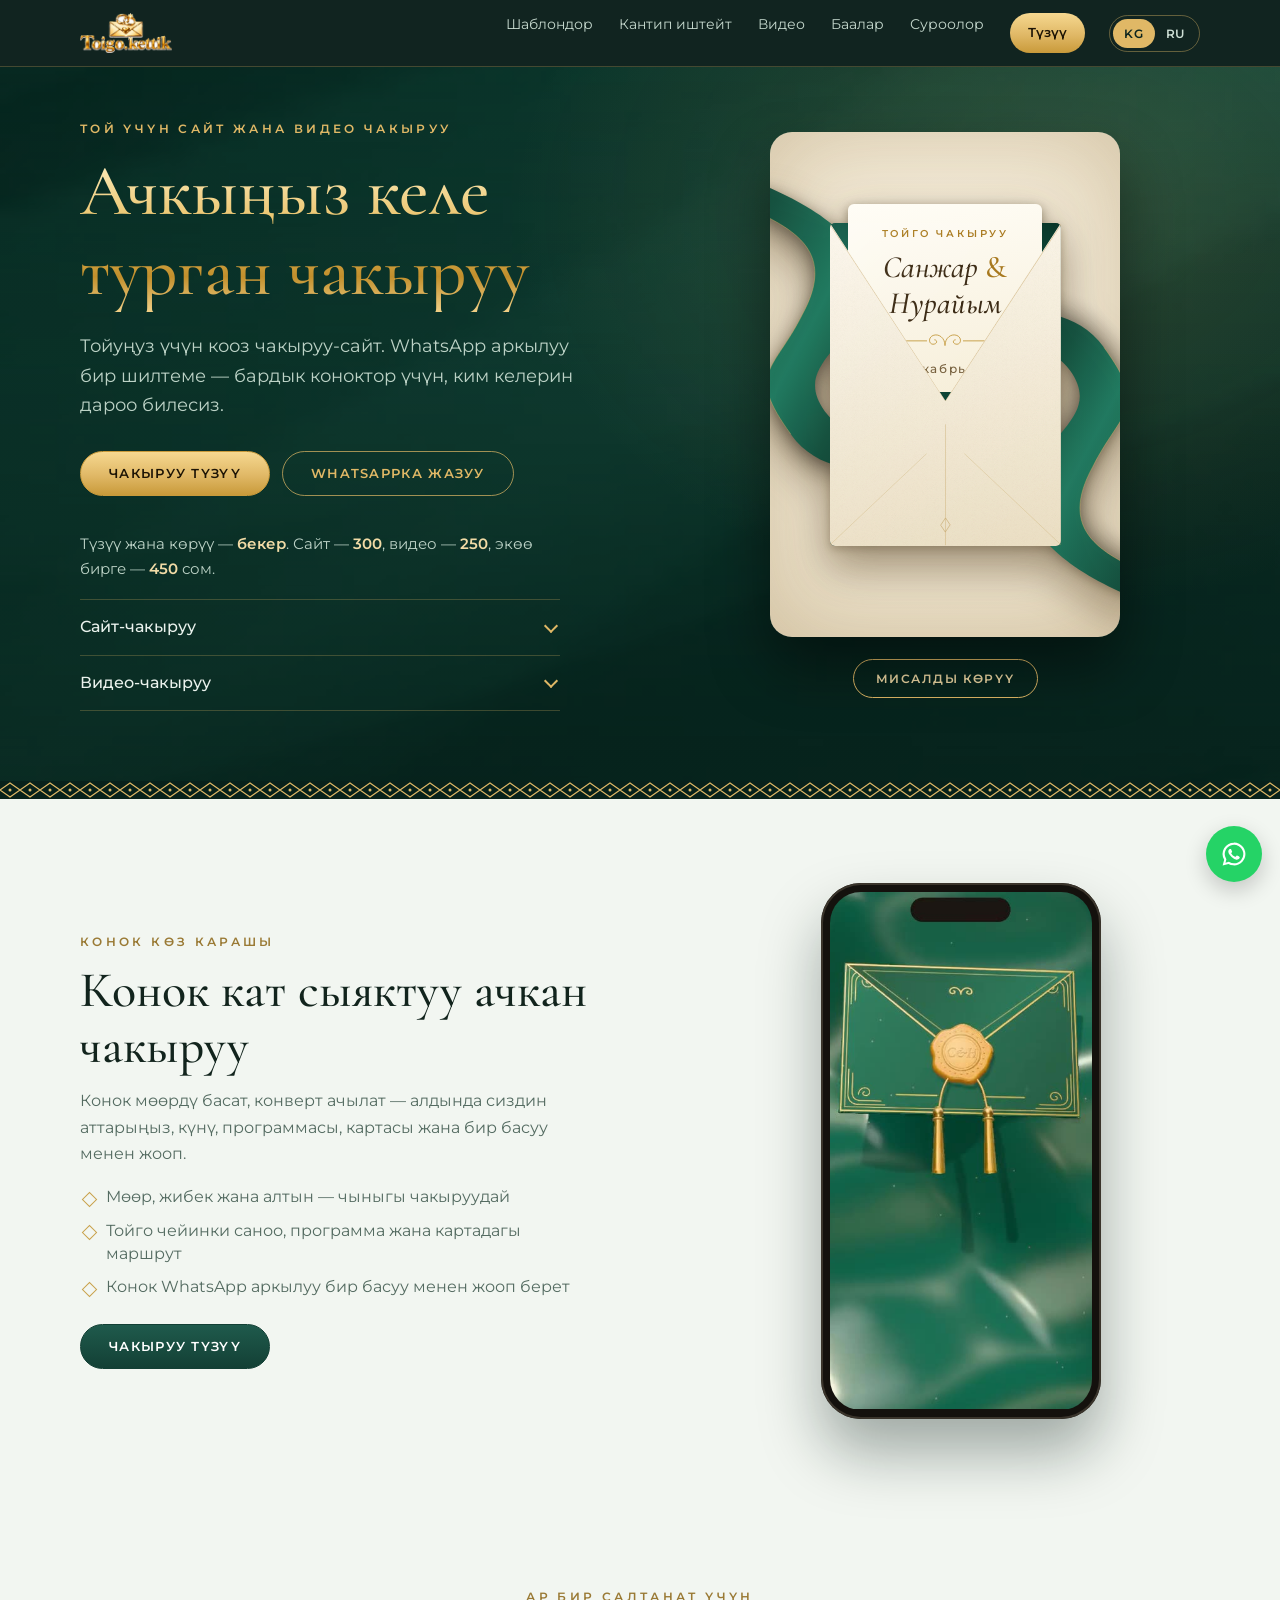
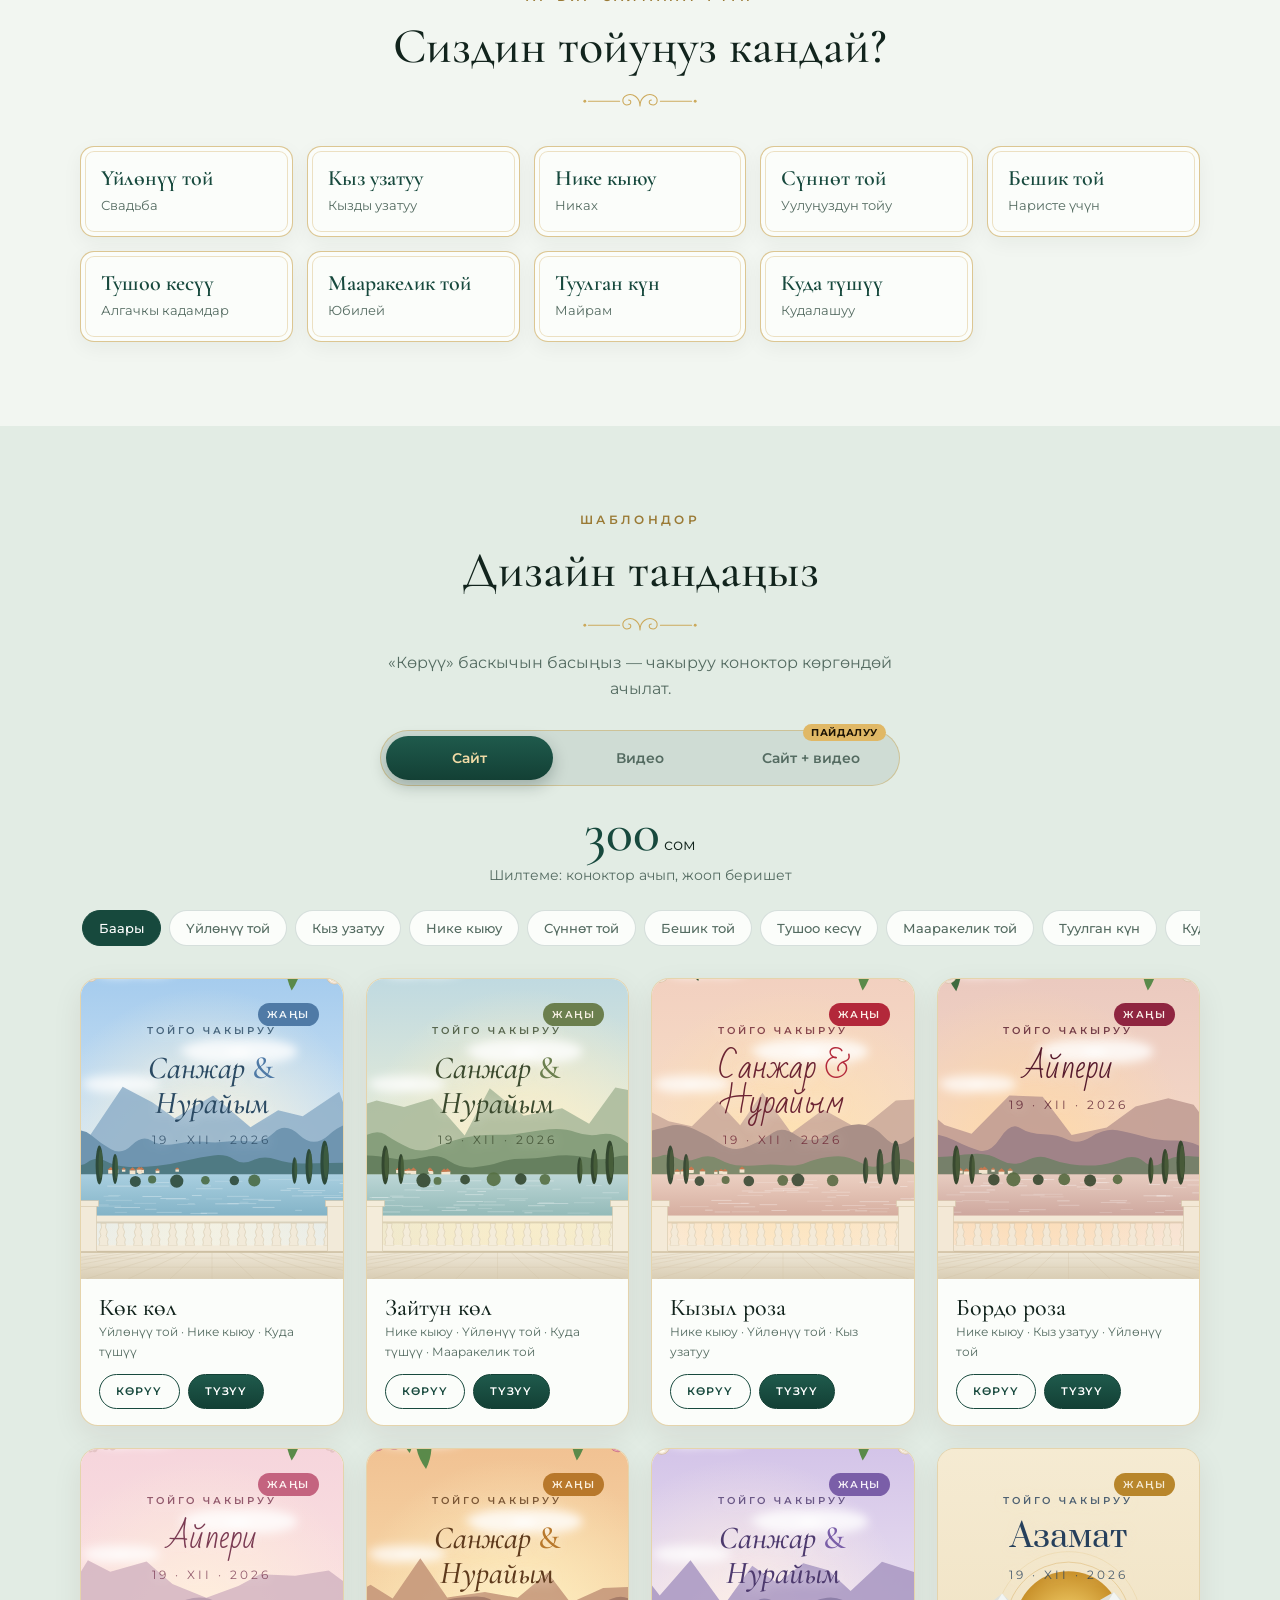
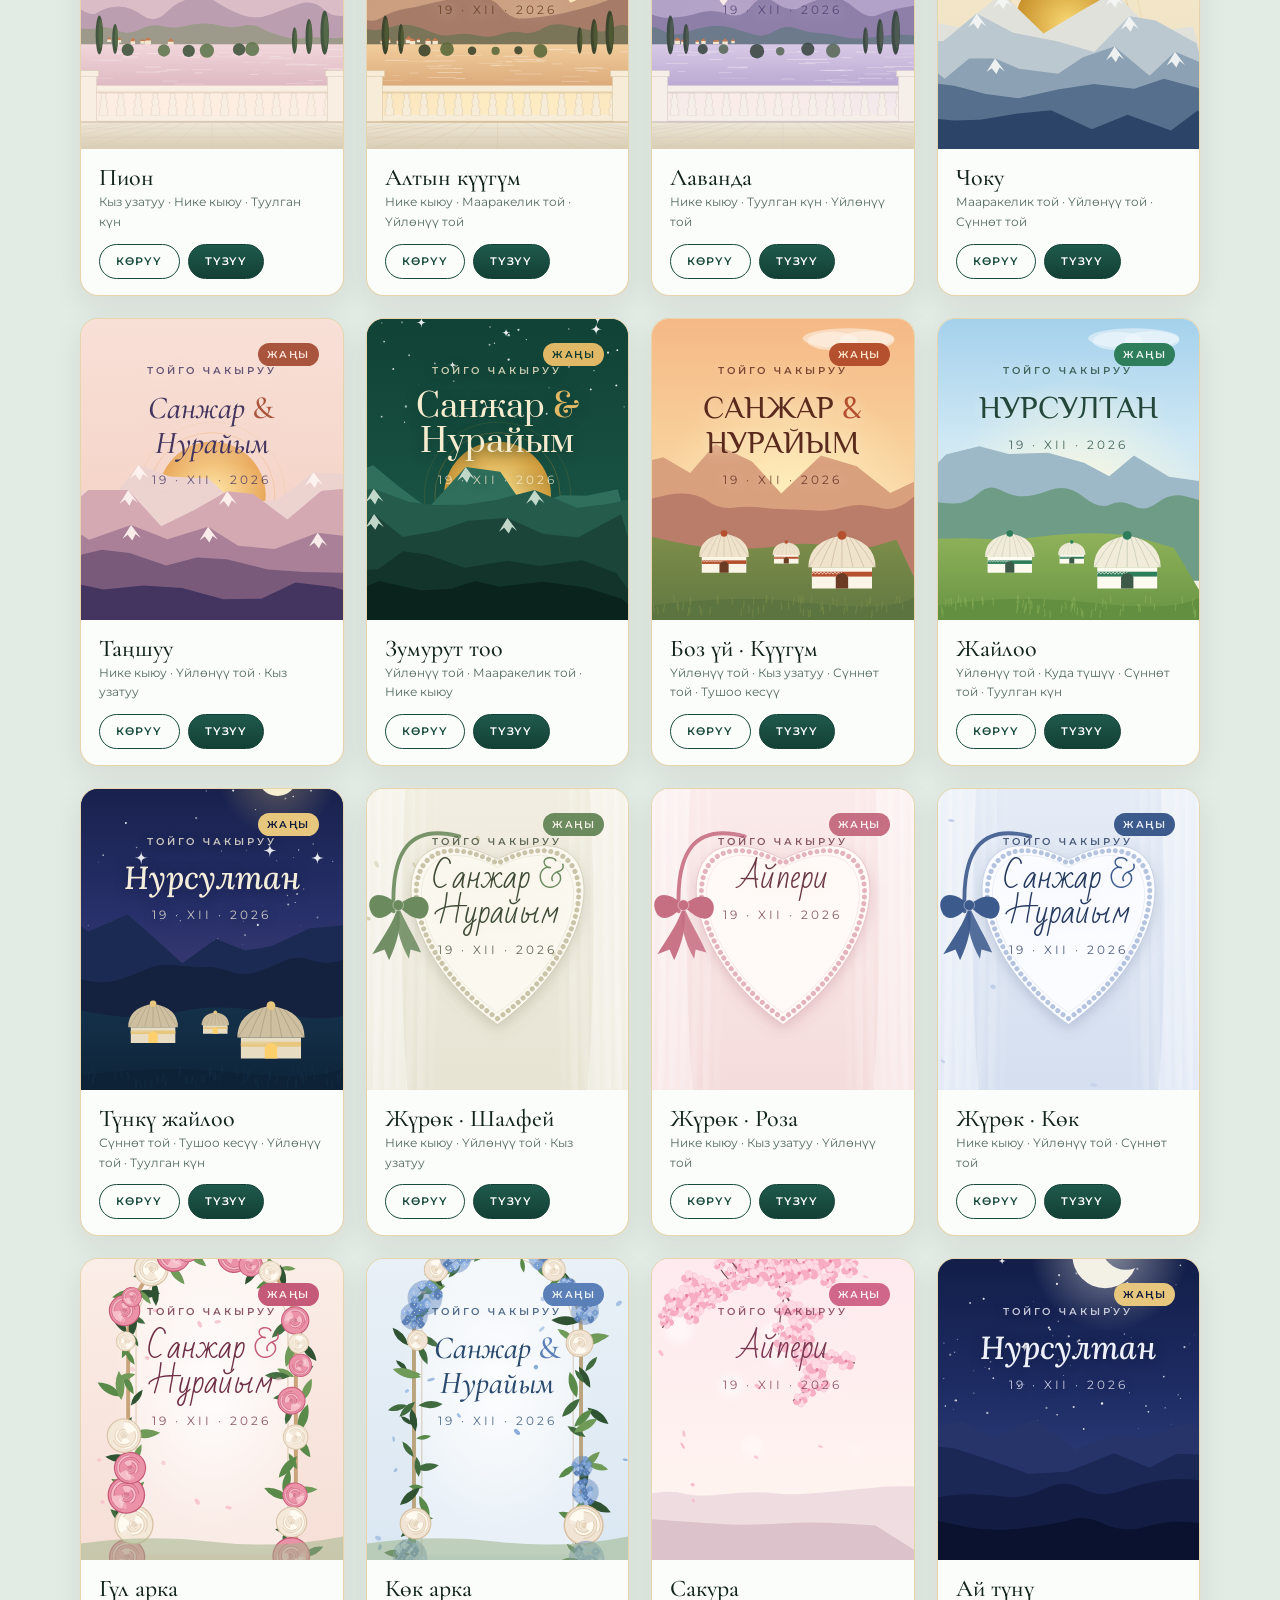
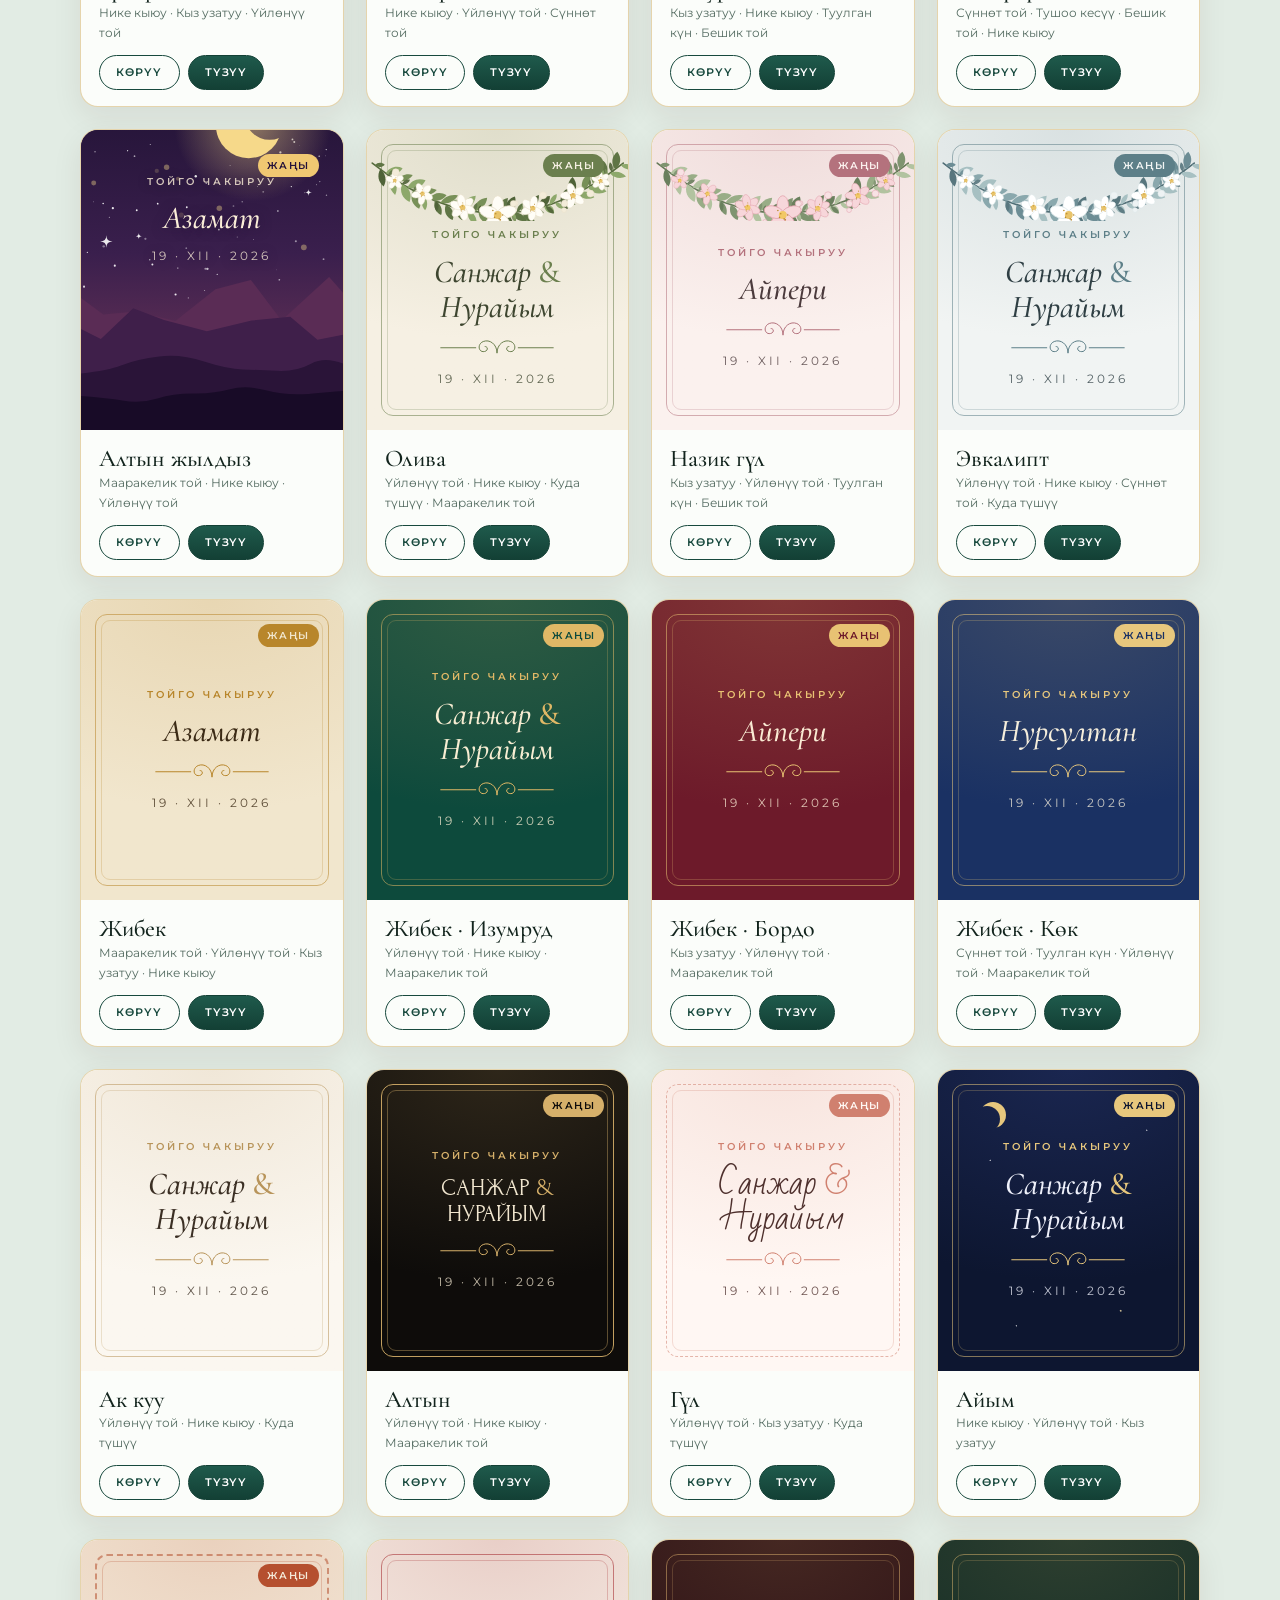
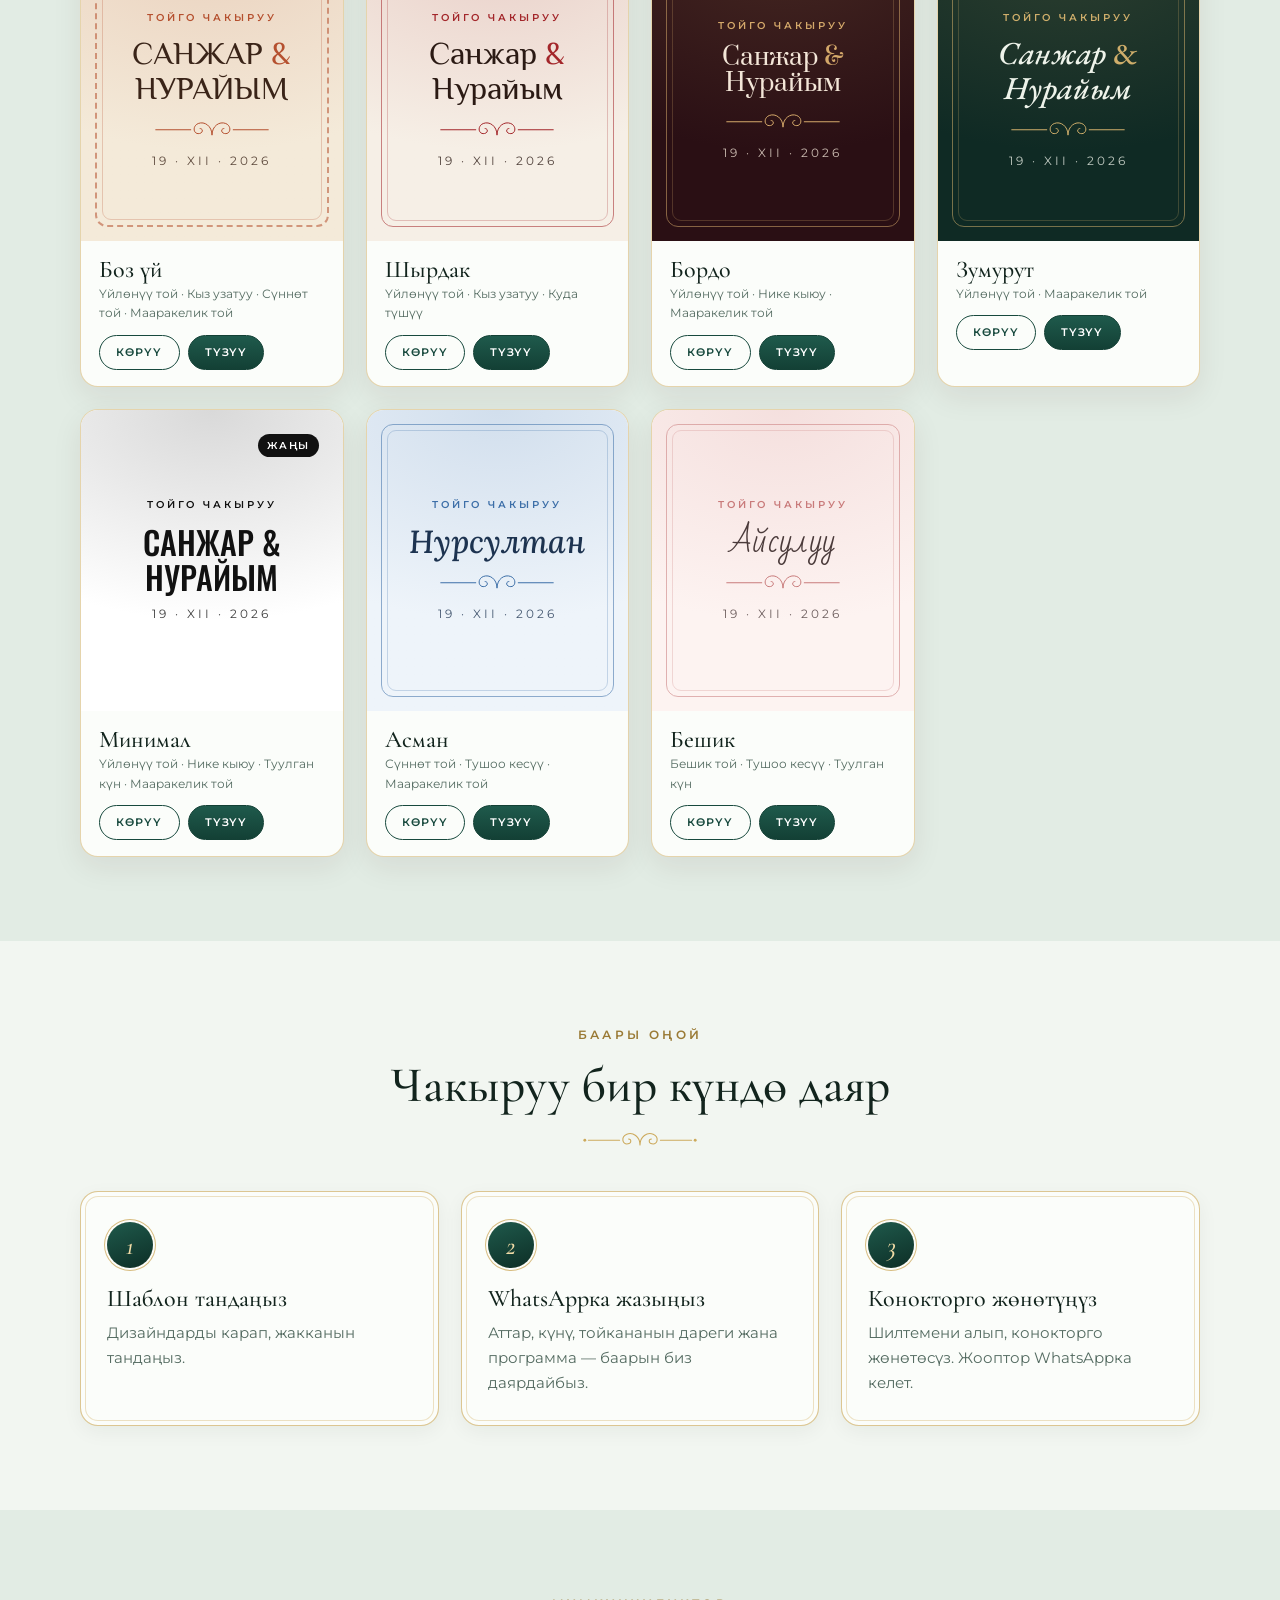
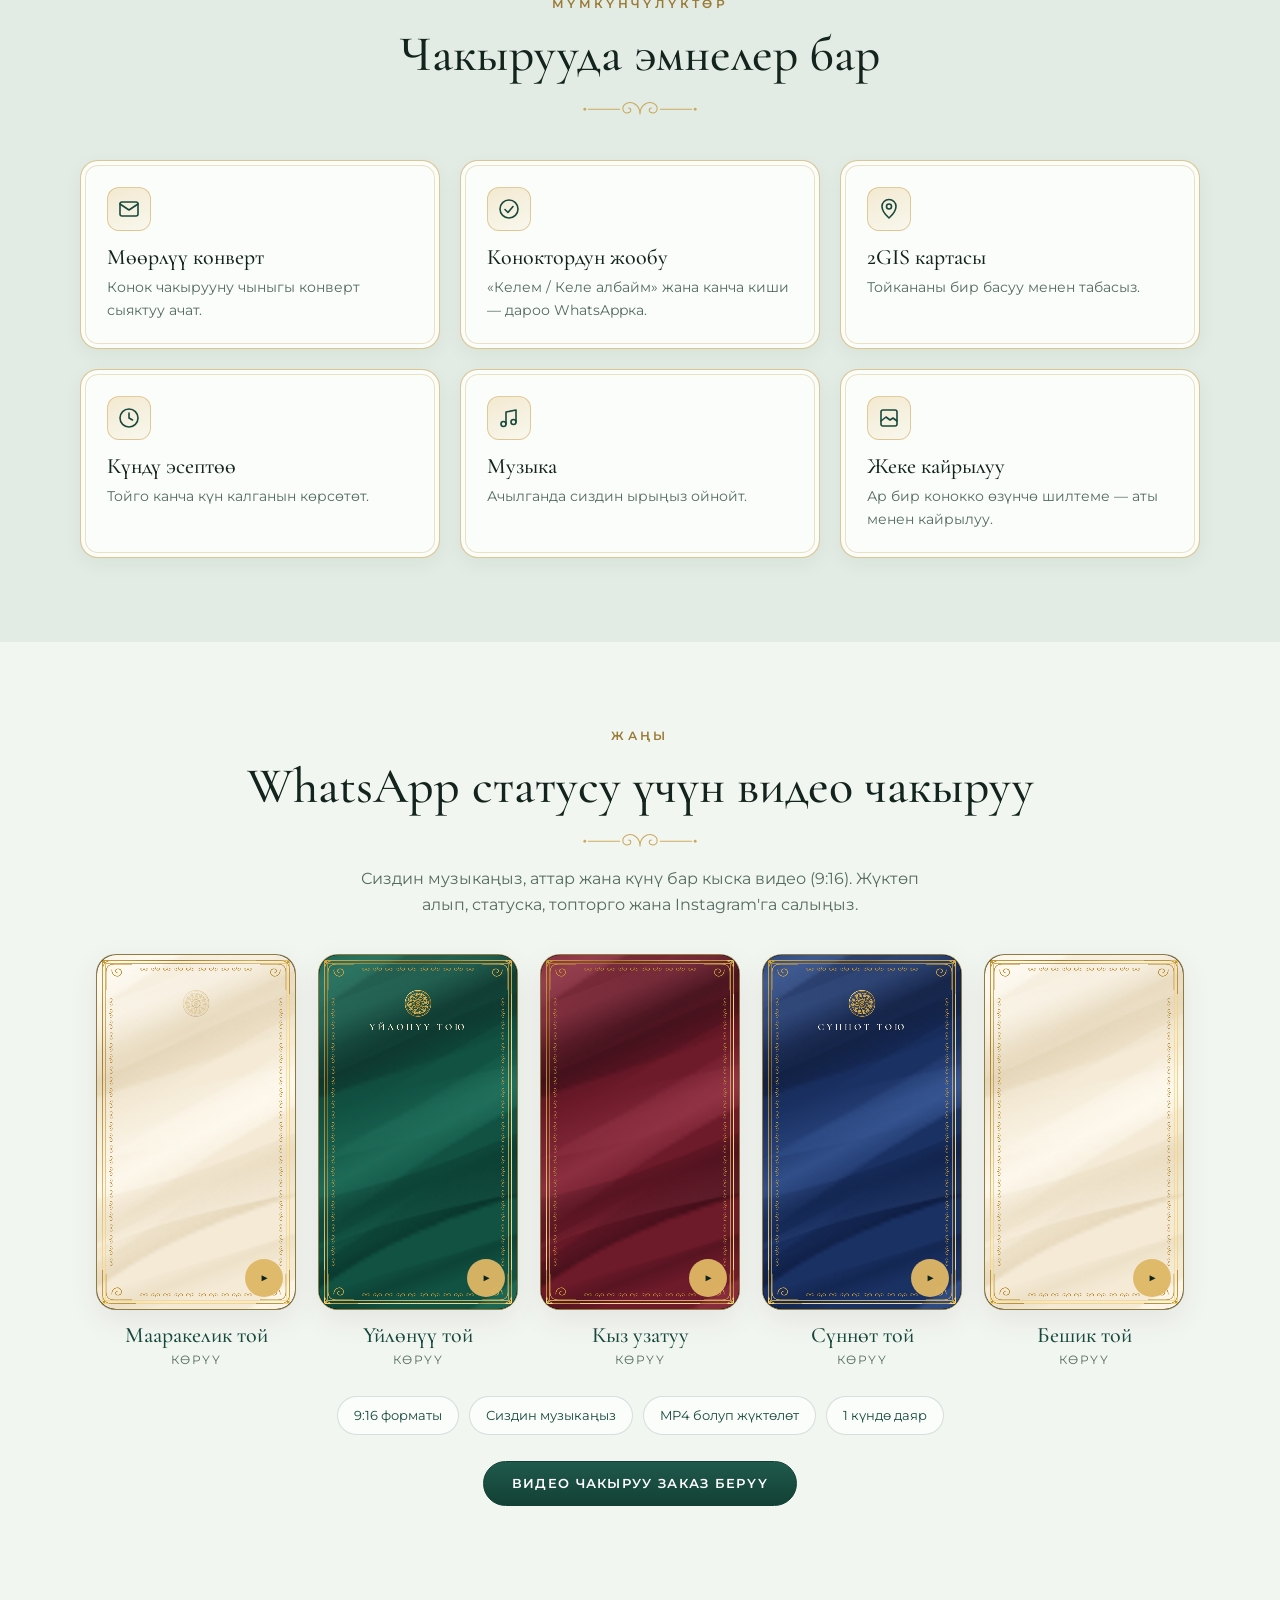
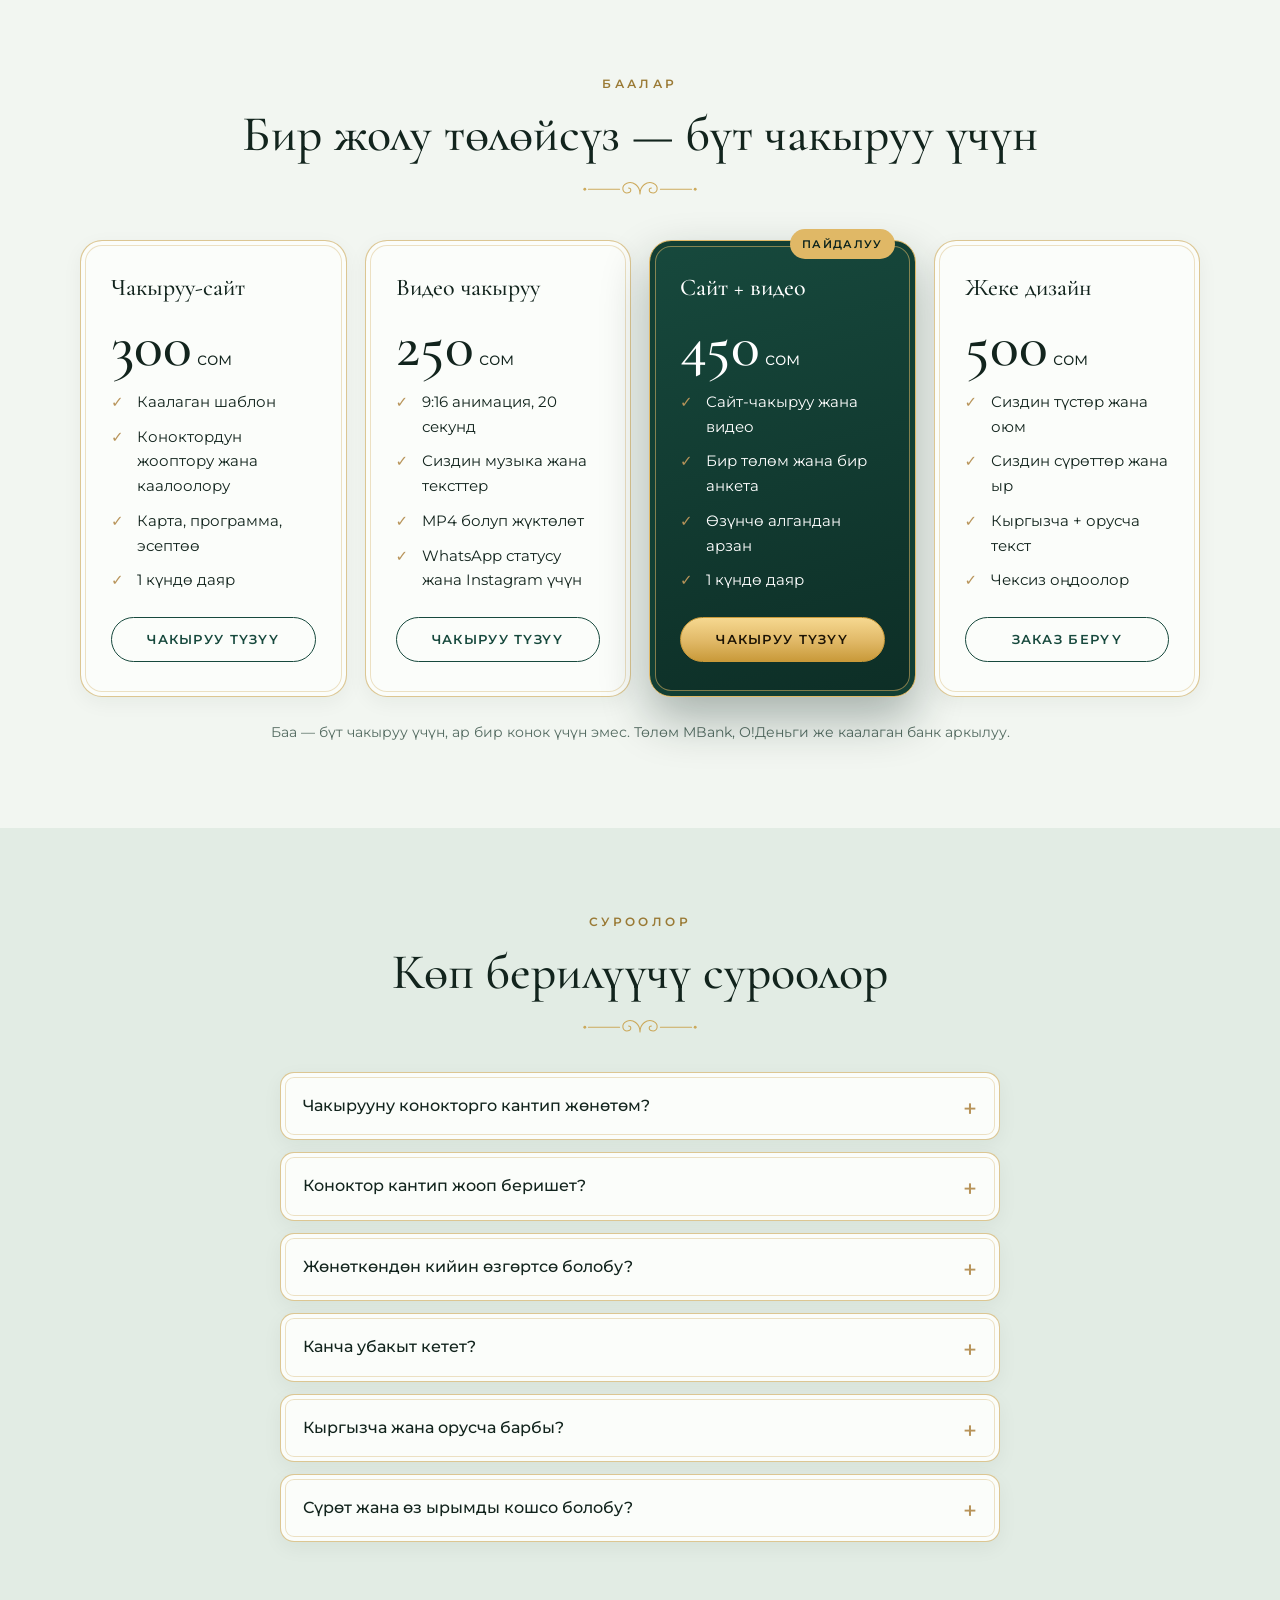
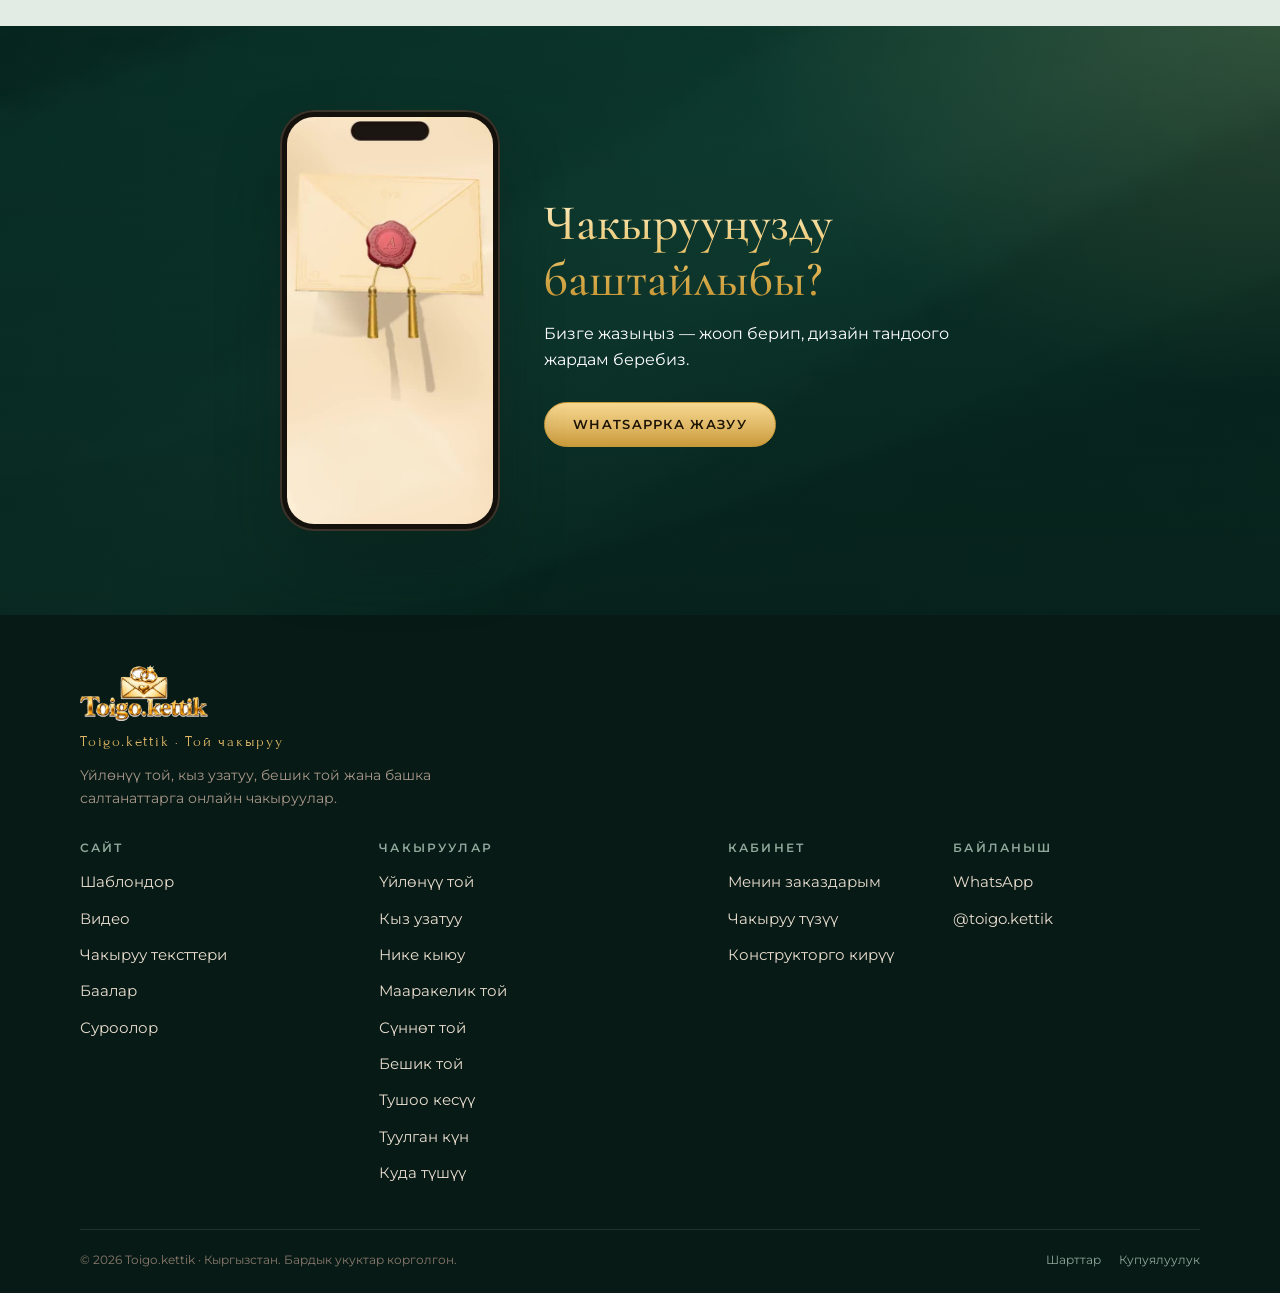
==== commit 01a155ce: "Video backgrounds, separate text colors and presets, late-arriving custom templates re-render, studi" ====
--- a/index.html
+++ b/index.html
@@ -20,7 +20,7 @@
 <link rel="preconnect" href="https://fonts.gstatic.com" crossorigin>
 <link href="https://fonts.googleapis.com/css2?family=Cormorant+Garamond:ital,wght@0,400;0,500;0,600;1,400;1,500&family=Montserrat:wght@300;400;500;600&display=swap" rel="stylesheet">
 <link href="https://fonts.googleapis.com/css2?family=Forum&family=Prata&family=EB+Garamond:ital@1&family=Oswald:wght@600&family=Philosopher:wght@400;700&family=Lora:ital@1&family=Pacifico&family=Bad+Script&display=swap" rel="stylesheet">
-<link rel="stylesheet" href="css/style.css?v=45">
+<link rel="stylesheet" href="css/style.css?v=46">
 <script type="application/ld+json">
 {"@context":"https://schema.org","@graph":[
  {"@type":"Organization","name":"Toigo.kettik","alternateName":"Toigo.kettik · Той чакыруу","url":"https://samaratc.store/","logo":"https://samaratc.store/logo/toigo-logo.png",
@@ -242,13 +242,13 @@
   <svg viewBox="0 0 32 32" width="28" height="28" aria-hidden="true"><path fill="currentColor" d="M16 3a13 13 0 0 0-11.2 19.6L3 29l6.6-1.7A13 13 0 1 0 16 3zm0 23.6a10.6 10.6 0 0 1-5.4-1.5l-.4-.2-3.9 1 1-3.8-.2-.4A10.6 10.6 0 1 1 16 26.6zm5.8-7.9c-.3-.2-1.9-.9-2.2-1s-.5-.2-.7.2-.8 1-1 1.2-.4.2-.7 0a8.7 8.7 0 0 1-4.3-3.8c-.3-.6.3-.5.9-1.6a.6.6 0 0 0 0-.5l-1-2.4c-.3-.6-.5-.5-.7-.5h-.6a1.2 1.2 0 0 0-.9.4 3.6 3.6 0 0 0-1.1 2.7 6.3 6.3 0 0 0 1.3 3.3 14.4 14.4 0 0 0 5.5 4.9c2 .9 2.8.9 3.9.8a3.3 3.3 0 0 0 2.1-1.5 2.7 2.7 0 0 0 .2-1.5c-.1-.2-.3-.3-.6-.4z"/></svg>
 </a>
 
-<script src="js/config.js?v=45"></script>
-<script src="js/scenes.js?v=45"></script>
-<script src="js/i18n.js?v=45"></script>
-<script src="js/botanic.js?v=45"></script>
-<script src="js/silk.js?v=45"></script>
-<script src="js/orders.js?v=45"></script>
-<script src="js/shell.js?v=45"></script>
-<script src="js/main.js?v=45"></script>
+<script src="js/config.js?v=46"></script>
+<script src="js/scenes.js?v=46"></script>
+<script src="js/i18n.js?v=46"></script>
+<script src="js/botanic.js?v=46"></script>
+<script src="js/silk.js?v=46"></script>
+<script src="js/orders.js?v=46"></script>
+<script src="js/shell.js?v=46"></script>
+<script src="js/main.js?v=46"></script>
 </body>
 </html>
